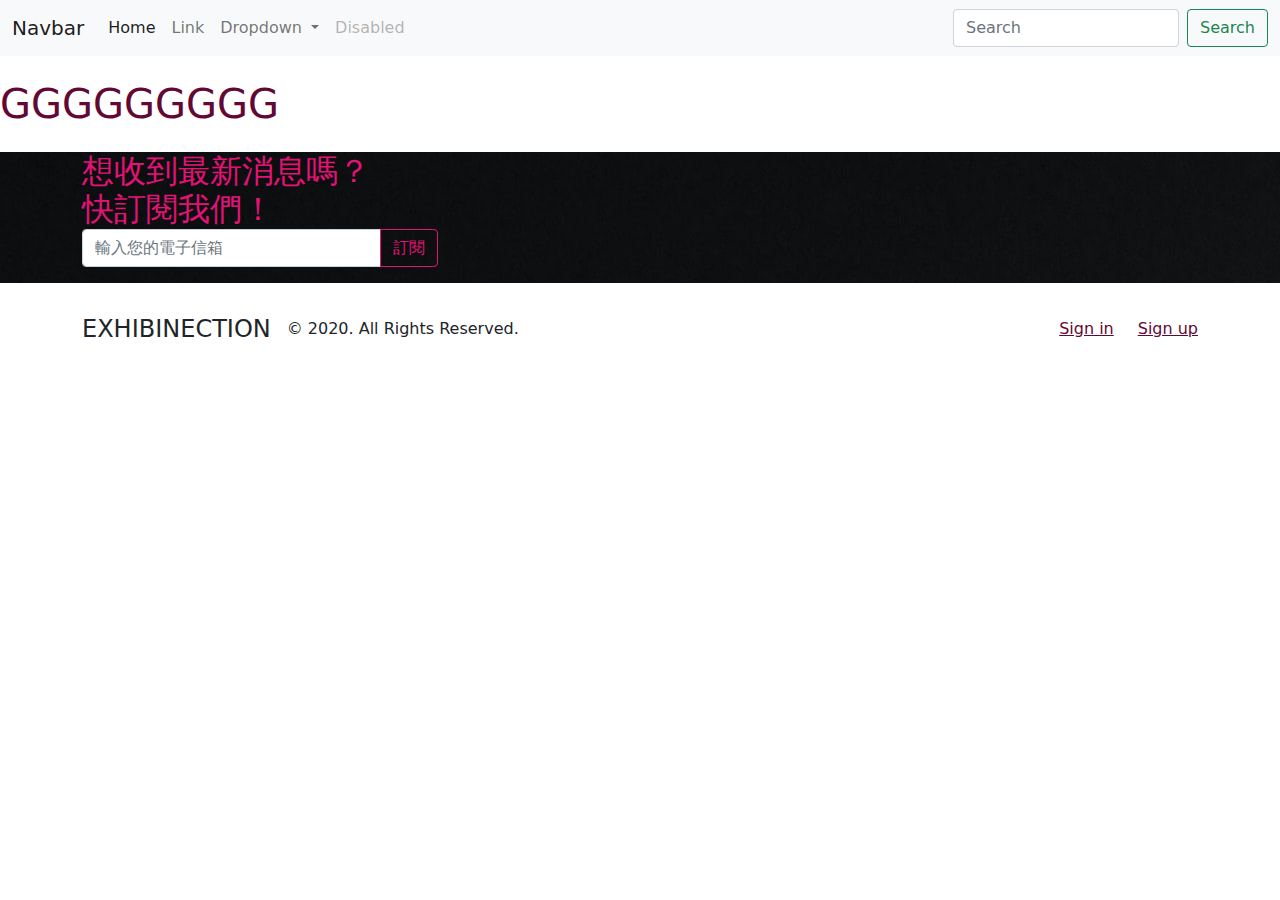
==== index.html @ 9179fcf6 "Update 2021-09-01T05:12:40.618Z" ====
<!DOCTYPE html>
<html lang="en">

  <head>
    <meta charset="UTF-8">
    <meta name="viewport" content="width=device-width, initial-scale=1.0">
    <meta http-equiv="X-UA-Compatible" content="ie=edge">
    <title>Boostrap Index</title>
    <link rel="stylesheet" href="https://cdnjs.cloudflare.com/ajax/libs/font-awesome/5.13.0/css/all.min.css" />
    <link rel="stylesheet" href="https://fonts.googleapis.com/icon?family=Material+Icons">
    <link rel="stylesheet" href="./assets/style/bootstrap.css">
    <link rel="stylesheet" href="./assets/style/all.css">
  </head>

  <body>
    <nav class="navbar navbar-expand-lg navbar-light bg-light">
      <div class="container-fluid">
        <a class="navbar-brand" href="#">Navbar</a>
        <button class="navbar-toggler" type="button" data-bs-toggle="collapse" data-bs-target="#navbarSupportedContent" aria-controls="navbarSupportedContent" aria-expanded="false" aria-label="Toggle navigation">
          <span class="navbar-toggler-icon"></span>
        </button>
        <div class="collapse navbar-collapse" id="navbarSupportedContent">
          <ul class="navbar-nav me-auto mb-2 mb-lg-0">
            <li class="nav-item">
              <a class="nav-link active" aria-current="page" href="#">Home</a>
            </li>
            <li class="nav-item">
              <a class="nav-link" href="#">Link</a>
            </li>
            <li class="nav-item dropdown">
              <a class="nav-link dropdown-toggle" href="#" id="navbarDropdown" role="button" data-bs-toggle="dropdown" aria-expanded="false">
                Dropdown
              </a>
              <ul class="dropdown-menu" aria-labelledby="navbarDropdown">
                <li><a class="dropdown-item" href="#">Action</a></li>
                <li><a class="dropdown-item" href="#">Another action</a></li>
                <li><hr class="dropdown-divider"></li>
                <li><a class="dropdown-item" href="#">Something else here</a></li>
              </ul>
            </li>
            <li class="nav-item">
              <a class="nav-link disabled" href="#" tabindex="-1" aria-disabled="true">Disabled</a>
            </li>
          </ul>
          <form class="d-flex">
            <input class="form-control me-2" type="search" placeholder="Search" aria-label="Search">
            <button class="btn btn-outline-success" type="submit">Search</button>
          </form>
        </div>
      </div>
    </nav>

    



    <footer class="footer">
      <h1 class="text-primary py-4">GGGGGGGGG</h1>
      <div class="footer-jumbotron">
        <div class="container">
          <h2 class="text-secondary">想收到最新消息嗎？<br>快訂閱我們！</h2>
          <div class="row">
            <div class="col-md-4">
              <div class="input-group mb-3">
                <input type="text" class="form-control" placeholder="輸入您的電子信箱" aria-label="輸入您的電子信箱" aria-describedby="button-addon2">
                <button class="btn btn-outline-secondary" type="button" id="button-addon2">訂閱</button>
              </div>
            </div>
          </div>
        </div>
      </div>
      <div class="container">
        <div class="d-flex justify-content-between py-3 py-md-4">
          <div class="d-md-flex align-items-center py-md-1">
            <p class="fs-4 me-3">EXHIBINECTION</p>
            <p>© 2020. All Rights Reserved.</p>
          </div>
          <ul class="d-none d-md-flex align-items-center">
            <li class="me-4"><a href="#" class="d-block py-2">Sign in</a></li>
            <li><a href="#" class="d-block py-2">Sign up</a></li>
          </ul>
        </div>
      </div>
    </footer>

    <script src="./assets/js/vendors.js"></script>
    <script src="./assets/js/all.js"></script>
  </body>

</html>
---- assets/style/all.css ----
html, body, div, span, applet, object, iframe,
h1, h2, h3, h4, h5, h6, p, blockquote, pre,
a, abbr, acronym, address, big, cite, code,
del, dfn, em, img, ins, kbd, q, s, samp,
small, strike, strong, sub, sup, tt, var,
b, u, i, center,
dl, dt, dd, ol, ul, li,
fieldset, form, label, legend,
table, caption, tbody, tfoot, thead, tr, th, td,
article, aside, canvas, details, embed,
figure, figcaption, footer, header, hgroup,
menu, nav, output, ruby, section, summary,
time, mark, audio, video {
  margin: 0;
}

ol, ul {
  list-style: none;
}

.footer-jumbotron {
  background-image: url("../images/wladislaw-peljuchno-Y_f1aHpR1tc-unsplash.jpg");
}

.index__h1 {
  color: #00cc99;
  font-size: 20px;
  font-weight: 400;
}

/*# sourceMappingURL=all.css.map */
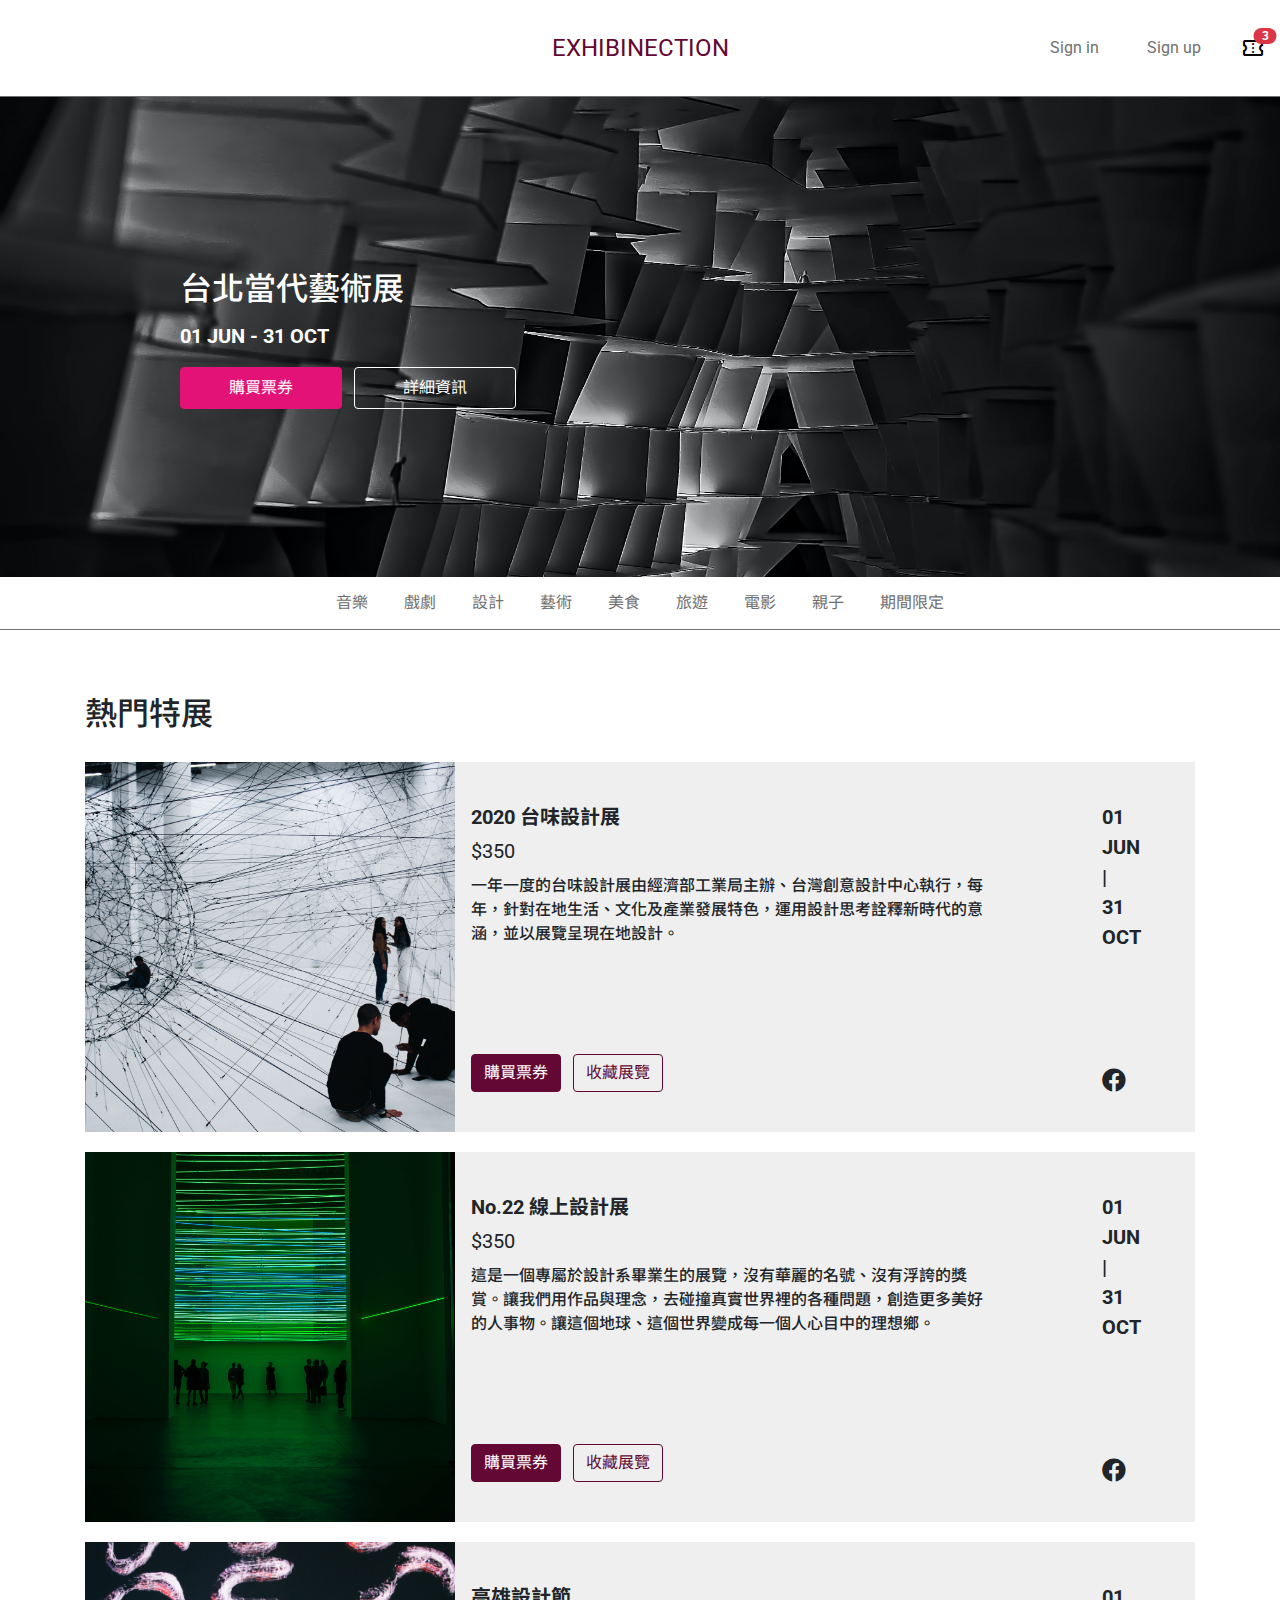
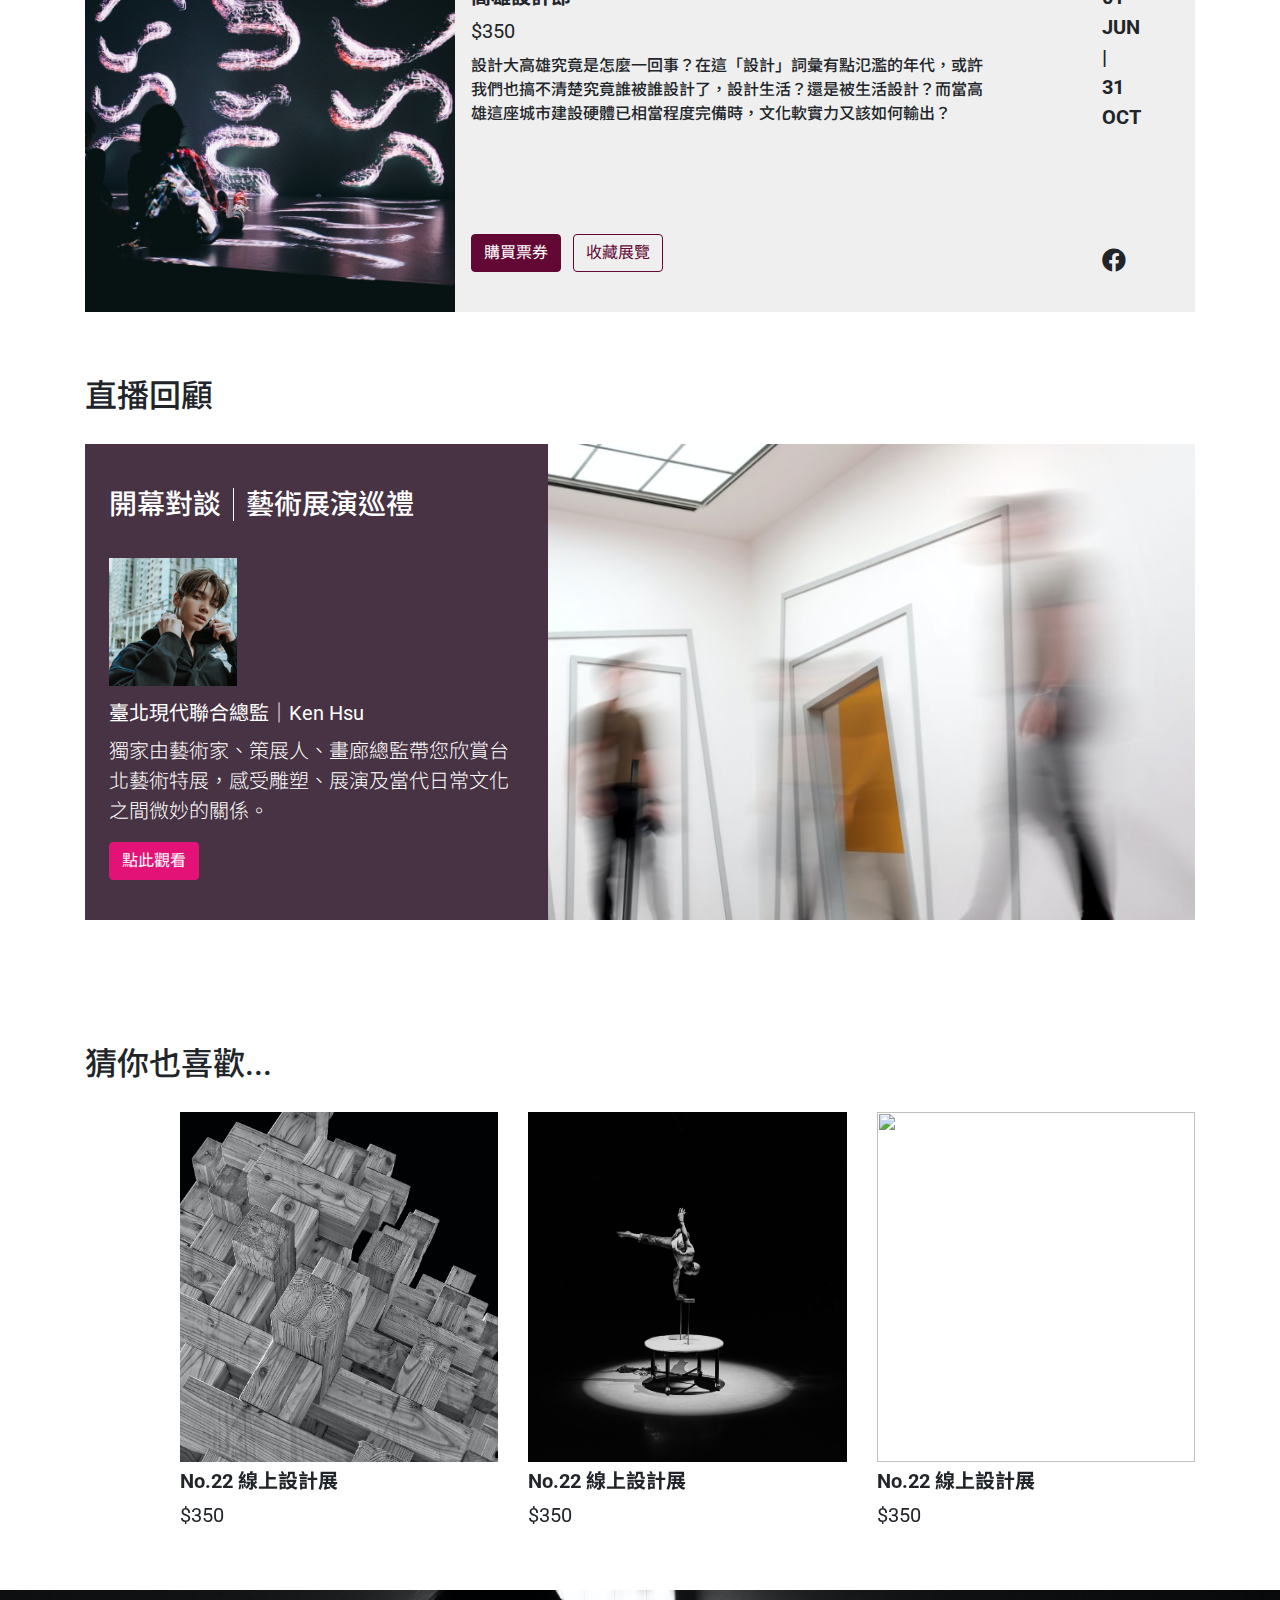
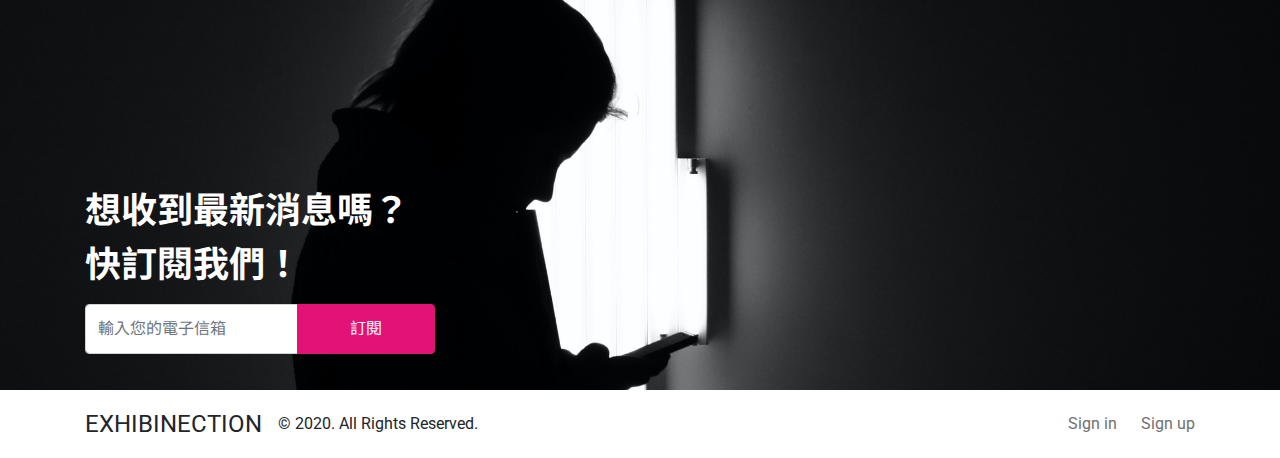
==== commit fb94f448: "Update 2023-01-28T11:39:06.113Z" ====
--- a/index.html
+++ b/index.html
@@ -5,65 +5,331 @@
     <meta charset="UTF-8">
     <meta name="viewport" content="width=device-width, initial-scale=1.0">
     <meta http-equiv="X-UA-Compatible" content="ie=edge">
-    <title>Boostrap Index</title>
+    <title>EXHIBINECTION</title>
+    <link rel="preconnect" href="https://fonts.googleapis.com"><link rel="preconnect" href="https://fonts.gstatic.com" crossorigin><link href="https://fonts.googleapis.com/css2?family=Noto+Sans+TC:wght@300;400;500;700&family=Roboto:wght@300;400;500;700&display=swap" rel="stylesheet">
     <link rel="stylesheet" href="https://cdnjs.cloudflare.com/ajax/libs/font-awesome/5.13.0/css/all.min.css" />
     <link rel="stylesheet" href="https://fonts.googleapis.com/icon?family=Material+Icons">
+    <link rel="stylesheet" href="https://fonts.googleapis.com/css2?family=Material+Symbols+Outlined:opsz,wght,FILL,GRAD@24,400,1,0" />
+    <link rel="stylesheet" href="https://cdn.jsdelivr.net/npm/swiper@8/swiper-bundle.min.css"/>
     <link rel="stylesheet" href="./assets/style/bootstrap.css">
     <link rel="stylesheet" href="./assets/style/all.css">
+    <script src="https://cdn.jsdelivr.net/npm/swiper@8/swiper-bundle.min.js"></script>
   </head>
 
   <body>
-    <nav class="navbar navbar-expand-lg navbar-light bg-light">
-      <div class="container-fluid">
-        <a class="navbar-brand" href="#">Navbar</a>
-        <button class="navbar-toggler" type="button" data-bs-toggle="collapse" data-bs-target="#navbarSupportedContent" aria-controls="navbarSupportedContent" aria-expanded="false" aria-label="Toggle navigation">
-          <span class="navbar-toggler-icon"></span>
-        </button>
-        <div class="collapse navbar-collapse" id="navbarSupportedContent">
-          <ul class="navbar-nav me-auto mb-2 mb-lg-0">
-            <li class="nav-item">
-              <a class="nav-link active" aria-current="page" href="#">Home</a>
-            </li>
-            <li class="nav-item">
-              <a class="nav-link" href="#">Link</a>
-            </li>
-            <li class="nav-item dropdown">
-              <a class="nav-link dropdown-toggle" href="#" id="navbarDropdown" role="button" data-bs-toggle="dropdown" aria-expanded="false">
-                Dropdown
-              </a>
-              <ul class="dropdown-menu" aria-labelledby="navbarDropdown">
-                <li><a class="dropdown-item" href="#">Action</a></li>
-                <li><a class="dropdown-item" href="#">Another action</a></li>
-                <li><hr class="dropdown-divider"></li>
-                <li><a class="dropdown-item" href="#">Something else here</a></li>
-              </ul>
-            </li>
-            <li class="nav-item">
-              <a class="nav-link disabled" href="#" tabindex="-1" aria-disabled="true">Disabled</a>
-            </li>
-          </ul>
-          <form class="d-flex">
-            <input class="form-control me-2" type="search" placeholder="Search" aria-label="Search">
-            <button class="btn btn-outline-success" type="submit">Search</button>
-          </form>
-        </div>
-      </div>
-    </nav>
-
+    <nav class="navbar navbar-expand-lg border-bottom border-dark py-5 py-md-7">
+  <div class="container-fluid">
+    <a class="navbar-brand position-absolute top-50 start-50 translate-middle fs-5 text-primary" href="index.html">EXHIBINECTION</a>
     
-
-
+    <!-- .collapse.navbar-collapse 透過父層斷點來群組、隱藏導覽列內容。 -->
+    <div class="collapse navbar-collapse" id="navbarSupportedContent">
+      <ul class="navbar-nav ms-auto me-8">
+        <li class="nav-item me-8">
+          <a class="nav-link text-dark" href="#">Sign in</a>
+        </li>
+        <li class="nav-item">
+          <a class="nav-link text-dark" href="#">Sign up</a>
+        </li>
+      </ul>
+    </div>
+    <a class="d-flex position-relative text-black ms-auto" href="#offcanvasExample" data-bs-toggle="offcanvas" role="button" aria-controls="offcanvasExample">
+      <span class="material-symbols-outlined">
+        confirmation_number
+      </span>
+      <span class="cartBadge badge bg-danger rounded-pill position-absolute top-0 start-100 translate-middle">3</span>
+    </a>
+  </div>
+</nav>
+
+
+
+
+<div class="offcanvas offcanvas-end bg-black" tabindex="-1" id="offcanvasExample" aria-labelledby="offcanvasExampleLabel">
+  <div class="offcanvas-header text-white pt-5 pt-md-8 pb-3 px-4 px-md-8">
+    <h5 class="offcanvas-title fs-3 fw-bold" id="offcanvasExampleLabel">Cart List</h5>
+    <button type="button" class="btn-close btn-close-white text-reset" data-bs-dismiss="offcanvas" aria-label="Close"></button>
+  </div>
+  <div class="offcanvas-body py-0 px-4 px-md-8">
+    <!-- cart items -->
+    <div class="position-relative bg-white pt-9 pt-md-7 pb-4 pb-md-6 px-4 px-md-8 mb-2 mb-md-3 border-radius-1">
+      <a class="cartItem-removeBtn position-absolute text-black" href="javascript:;"><span class="material-symbols-outlined">
+        close
+        </span></a>
+      <div class="d-flex">
+        <img class="cartImg object-fit-cover me-4" src="./assets/images/alina-grubnyak-R84Oy89aNKs-unsplash.jpg" alt="">
+        <div class="d-flex flex-column justify-content-between flex-grow-1">
+          <div>
+            <p class="fw-bold mb-1">2020 台味設計展</p>
+            <p class="fw-medium mb-1">01 JUN — 31 OCT</p>
+            <p class="text-dark mb-auto">全票</p>
+          </div>
+          <p class="fs-7 fw-bold">NT$350</p>
+        </div>
+        <div class="d-flex justify-content-center align-items-center flex-column flex-md-row">
+          <span class="material-symbols-outlined cursor-pointer mb-3 mb-md-0 me-md-3">remove</span>
+          <p class="fs-7 fw-bold mb-3 mb-md-0 me-md-3">01</p>
+          <span class="material-symbols-outlined cursor-pointer">add</span>
+        </div>
+      </div>
+    </div>
+
+    <div class="position-relative bg-white pt-9 pt-md-7 pb-4 pb-md-6 px-4 px-md-8 mb-2 mb-md-3 border-radius-1">
+      <a class="cartItem-removeBtn position-absolute text-black" href="javascript:;"><span class="material-symbols-outlined">
+        close
+        </span></a>
+      <div class="d-flex">
+        <img class="cartImg object-fit-cover me-4" src="./assets/images/michel-catalisano--a0D9LpcKV8-unsplash.jpg" alt="">
+        <div class="d-flex flex-column justify-content-between flex-grow-1">
+          <div>
+            <p class="fw-bold mb-1">No.22 線上設計展</p>
+            <p class="fw-medium mb-1">01 JUN — 31 OCT</p>
+            <p class="text-dark mb-auto">全票</p>
+          </div>
+          <p class="fs-7 fw-bold">NT$350</p>
+        </div>
+        <div class="d-flex justify-content-center align-items-center flex-column flex-md-row">
+          <span class="material-symbols-outlined cursor-pointer mb-3 mb-md-0 me-md-3">remove</span>
+          <p class="fs-7 fw-bold mb-3 mb-md-0 me-md-3">01</p>
+          <span class="material-symbols-outlined cursor-pointer">add</span>
+        </div>
+      </div>
+    </div>
+
+    <div class="position-relative bg-white pt-9 pt-md-7 pb-4 pb-md-6 px-4 px-md-8 mb-2 mb-md-3 border-radius-1">
+      <a class="cartItem-removeBtn position-absolute text-black" href="javascript:;"><span class="material-symbols-outlined">
+        close
+        </span></a>
+      <div class="d-flex">
+        <img class="cartImg object-fit-cover me-4" src="./assets/images/moralis-tsai-8xsktFRw28I-unsplash.jpg" alt="">
+        <div class="d-flex flex-column justify-content-between flex-grow-1">
+          <div>
+            <p class="fw-bold mb-1">高雄設計節</p>
+            <p class="fw-medium mb-1">01 JUN — 31 OCT</p>
+            <p class="text-dark mb-auto">全票</p>
+          </div>
+          <p class="fs-7 fw-bold">NT$350</p>
+        </div>
+        <div class="d-flex justify-content-center align-items-center flex-column flex-md-row">
+          <span class="material-symbols-outlined cursor-pointer mb-3 mb-md-0 me-md-3">remove</span>
+          <p class="fs-7 fw-bold mb-3 mb-md-0 me-md-3">01</p>
+          <span class="material-symbols-outlined cursor-pointer">add</span>
+        </div>
+      </div>
+    </div>
+
+    
+  </div>
+  <div class="d-flex align-items-center text-white pt-7 pb-5 pb-md-8 px-4 px-md-8">
+    <p class="fs-7 fw-medium me-6">小計</p>
+    <p class="fs-7 fw-medium me-auto">NT$1050</p>
+    <a class="btn bg-white text-primary py-2 px-7" href="checkout_confirmOrder.html">前往結帳</a>
+  </div>
+</div>
+
+    
+
+    
+<div class="index__jumbotron d-flex flex-column justify-content-md-center justify-content-end pb-md-0 pb-15">
+  <div class="container">
+    <div class="row">
+      <div class="col-md-11 offset-md-1">
+        <h1 class="fs-3 text-white mb-2">台北當代藝術展</h1>
+        <p class="fs-7 fw-bold text-white mb-4">01 JUN - 31 OCT</p>
+        <div>
+          <a href="#" class="btn btn-secondary border border-secondary py-2 px-11 me-2">購買票券</a>
+          <a href="#" class="btn text-white border border-white py-2 px-11">詳細資訊</a>
+        </div>
+      </div>
+    </div>
+  </div>
+</div>
+
+<ul class="nav justify-content-md-center flex-nowrap text-nowrap border-bottom border-dark overflow-auto">
+  <li class="nav-item">
+    <a class="nav-link text-dark" href="#">音樂</a>
+  </li>
+  <li class="nav-item">
+    <a class="nav-link text-dark" href="#">戲劇</a>
+  </li>
+  <li class="nav-item">
+    <a class="nav-link text-dark" href="design.html">設計</a>
+  </li>
+  <li class="nav-item">
+    <a class="nav-link text-dark" href="#">藝術</a>
+  </li>
+  <li class="nav-item">
+    <a class="nav-link text-dark" href="#">美食</a>
+  </li>
+  <li class="nav-item">
+    <a class="nav-link text-dark" href="#">旅遊</a>
+  </li>
+  <li class="nav-item">
+    <a class="nav-link text-dark" href="#">電影</a>
+  </li>
+  <li class="nav-item">
+    <a class="nav-link text-dark" href="#">親子</a>
+  </li>
+  <li class="nav-item">
+    <a class="nav-link text-dark" href="#">期間限定</a>
+  </li>
+</ul>
+
+<div class="container mb-14">
+  <h3 class="mt-14 mb-2 mb-md-6">熱門特展</h3>
+  <div class="index__card card bg-light mb-5">
+    <div class="row g-0">
+      <div class="index__card-imgWrapper col-md-4">
+        <img class="index__card-img w-100 h-100 object-fit-cover" src="./assets/images/alina-grubnyak-R84Oy89aNKs-unsplash.jpg" alt="...">
+      </div>
+      <div class="col-md-6">
+        <div class="card-body d-flex flex-column justify-content-between h-100 pt-2 pb-6 py-md-10">
+          <div class="card-content">
+            <div class="d-flex align-items-center mb-1">
+              <p class="card-title fs-7 fw-bold mb-0 me-3 me-md-0">2020 台味設計展</p>
+              <i class="fab fa-facebook d-md-none fs-7 me-2"></i>
+              <p class="d-md-none fw-medium ms-auto">01 JUN - 31 OCT</p>
+            </div>
+            <p class="card-text fs-7 mb-2">$350</p>
+            <p class="card-text fs-8 fs-lg-7 fw-medium mb-5 mb-lg-8">一年一度的台味設計展由經濟部工業局主辦、台灣創意設計中心執行，每年，針對在地生活、文化及產業發展特色，運用設計思考詮釋新時代的意涵，並以展覽呈現在地設計。</p>
+          </div>
+          <div>
+            <button class="btn btn-primary text-white border border-primary me-2">購買票券</button>
+            <button class="btn text-primary border border-primary">收藏展覽</button>
+          </div>
+        </div>
+      </div>
+      <div class="col-md-1 d-none d-md-block"></div>
+      <div class="col-md-1 d-none d-md-flex flex-column justify-content-between align-items-start fs-7 fw-bold py-10">
+        <div>01<br>JUN<br>|<br>31<br>OCT</div>
+        <i class="fab fa-facebook fs-5"></i>
+      </div>
+    </div>
+  </div>
+
+  <div class="index__card card bg-light mb-5">
+    <div class="row g-0">
+      <div class="index__card-imgWrapper col-md-4">
+        <img class="index__card-img w-100 h-100 object-fit-cover" src="./assets/images/michel-catalisano--a0D9LpcKV8-unsplash.jpg" alt="...">
+      </div>
+      <div class="col-md-6">
+        <div class="card-body d-flex flex-column justify-content-between h-100 pt-2 pb-6 py-md-10">
+          <div class="card-content">
+            <div class="d-flex align-items-center mb-1">
+              <p class="card-title fs-7 fw-bold mb-0 me-3 me-md-0">No.22 線上設計展</p>
+              <i class="fab fa-facebook d-md-none fs-7 me-2"></i>
+              <p class="d-md-none fw-medium ms-auto">01 JUN - 31 OCT</p>
+            </div>
+            <p class="card-text fs-7 mb-2">$350</p>
+            <p class="card-text fs-8 fs-lg-7 fw-medium mb-5 mb-lg-8">這是一個專屬於設計系畢業生的展覽，沒有華麗的名號、沒有浮誇的獎賞。讓我們用作品與理念，去碰撞真實世界裡的各種問題，創造更多美好的人事物。讓這個地球、這個世界變成每一個人心目中的理想鄉。</p>
+          </div>
+          <div>
+            <button class="btn btn-primary text-white border border-primary me-2">購買票券</button>
+            <button class="btn text-primary border border-primary">收藏展覽</button>
+          </div>
+        </div>
+      </div>
+      <div class="col-md-1 d-none d-md-block"></div>
+      <div class="col-md-1 d-none d-md-flex flex-column justify-content-between align-items-start fs-7 fw-bold py-10">
+        <div>01<br>JUN<br>|<br>31<br>OCT</div>
+        <i class="fab fa-facebook fs-5"></i>
+      </div>
+    </div>
+  </div>
+
+  <div class="index__card card bg-light">
+    <div class="row g-0">
+      <div class="index__card-imgWrapper col-md-4">
+        <img class="index__card-img w-100 h-100 object-fit-cover" src="./assets/images/moralis-tsai-8xsktFRw28I-unsplash.jpg" alt="...">
+      </div>
+      <div class="col-md-6">
+        <div class="card-body d-flex flex-column justify-content-between h-100 pt-2 pb-6 py-md-10">
+          <div class="card-content">
+            <div class="d-flex align-items-center mb-1">
+              <p class="card-title fs-7 fw-bold mb-0 me-3 me-md-0">高雄設計節</p>
+              <i class="fab fa-facebook d-md-none fs-7 me-2"></i>
+              <p class="d-md-none fw-medium ms-auto">01 JUN - 31 OCT</p>
+            </div>
+            <p class="card-text fs-7 mb-2">$350</p>
+            <p class="card-text fs-8 fs-lg-7 fw-medium mb-5 mb-lg-8">設計大高雄究竟是怎麼一回事？在這「設計」詞彙有點氾濫的年代，或許我們也搞不清楚究竟誰被誰設計了，設計生活？還是被生活設計？而當高雄這座城市建設硬體已相當程度完備時，文化軟實力又該如何輸出？</p>
+          </div>
+          <div>
+            <button class="btn btn-primary text-white border border-primary me-2">購買票券</button>
+            <button class="btn text-primary border border-primary">收藏展覽</button>
+          </div>
+        </div>
+      </div>
+      <div class="col-md-1 d-none d-md-block"></div>
+      <div class="col-md-1 d-none d-md-flex flex-column justify-content-between align-items-start fs-7 fw-bold py-10">
+        <div>01<br>JUN<br>|<br>31<br>OCT</div>
+        <i class="fab fa-facebook fs-5"></i>
+      </div>
+    </div>
+  </div>
+</div>
+
+<div class="container mb-14">
+  <h3 class="mb-2 mb-md-6">直播回顧</h3>
+  <div class="card">
+    <div class="row g-0">
+      <div class="col-lg-5">
+        <div class="card-body text-white px-6 py-10" style="background-color: #190014CC;">
+          <h4 class="card-title mb-8"><span class="border-end border-white pe-3">開幕對談</span><span class="ps-3">藝術展演巡禮</span></h4>
+          <img class="d-block mb-3" src="./assets/images/people.png" alt="">
+          <p class="card-text fs-7 mb-2">臺北現代聯合總監｜Ken Hsu</p>
+          <p class="card-text fs-7 fw-light mb-4">獨家由藝術家、策展人、畫廊總監帶您欣賞台北藝術特展，感受雕塑、展演及當代日常文化之間微妙的關係。</p>
+          <a href="#" class="btn btn-secondary">點此觀看</a>
+        </div>
+      </div>
+      <div class="col-lg-7 d-none d-lg-block">
+        <img class="w-100 h-100 object-fit-cover object-position-right" src="./assets/images/people2.png" alt="...">
+      </div>
+    </div>
+  </div>
+</div>
+
+
+
+
+    <div class="container py-6 py-lg-14">
+      <h3 class="mb-2 mb-md-6">猜你也喜歡...</h3>
+      <div class="row">
+        <div class="col-lg-11 offset-lg-1">
+          <!-- Slider main container -->
+          <div class="swiper guess">
+            <!-- Additional required wrapper -->
+            <div class="swiper-wrapper">
+              <!-- Slides -->
+              <div class="swiper-slide">
+                <img src="./assets/images/ricardo-gomez-angel-WxpnuLzqZN4-unsplash.jpg" alt="" class="d-block w-100 object-fit-cover mb-2 mb-lg-1">
+                <p class="fs-7 fw-bold mb-1">No.22 線上設計展</p>
+                <p class="fs-7">$350</p>
+              </div>
+              <div class="swiper-slide">
+                <img src="./assets/images/petri-heiskanen-bR9gFJqAnzA-unsplash.jpg" alt="" class="d-block w-100 object-fit-cover mb-2 mb-lg-1">
+                <p class="fs-7 fw-bold mb-1">No.22 線上設計展</p>
+                <p class="fs-7">$350</p>
+              </div>
+              <div class="swiper-slide">
+                <img src="./assets/images/museums-victoria-kiDwVL_5ZBY-unsplash (1).jpg" alt="" class="d-block w-100 object-fit-cover mb-2 mb-lg-1">
+                <p class="fs-7 fw-bold mb-1">No.22 線上設計展</p>
+                <p class="fs-7">$350</p>
+              </div>
+            </div>
+          </div>
+        </div>
+      </div>
+      
+    </div>
 
     <footer class="footer">
-      <h1 class="text-primary py-4">GGGGGGGGG</h1>
-      <div class="footer-jumbotron">
+      <div class="footer-jumbotron d-flex align-items-end">
         <div class="container">
-          <h2 class="text-secondary">想收到最新消息嗎？<br>快訂閱我們！</h2>
+          <h2 class="text-white fw-bold mb-5 mb-md-3">想收到最新消息嗎？<br>快訂閱我們！</h2>
           <div class="row">
-            <div class="col-md-4">
-              <div class="input-group mb-3">
-                <input type="text" class="form-control" placeholder="輸入您的電子信箱" aria-label="輸入您的電子信箱" aria-describedby="button-addon2">
-                <button class="btn btn-outline-secondary" type="button" id="button-addon2">訂閱</button>
+            <div class="col-lg-4 col-md-7">
+              <div class="input-group mb-9">
+                <input type="text" class="form-control py-3" placeholder="輸入您的電子信箱" aria-label="輸入您的電子信箱" aria-describedby="button-addon2">
+                <button class="btn text-white bg-secondary btn-outline-secondary px-12" type="button" id="button-addon2">訂閱</button>
               </div>
             </div>
           </div>
@@ -71,13 +337,13 @@
       </div>
       <div class="container">
         <div class="d-flex justify-content-between py-3 py-md-4">
-          <div class="d-md-flex align-items-center py-md-1">
-            <p class="fs-4 me-3">EXHIBINECTION</p>
+          <div class="d-md-flex align-items-center">
+            <p class="fs-5 me-4">EXHIBINECTION</p>
             <p>© 2020. All Rights Reserved.</p>
           </div>
           <ul class="d-none d-md-flex align-items-center">
-            <li class="me-4"><a href="#" class="d-block py-2">Sign in</a></li>
-            <li><a href="#" class="d-block py-2">Sign up</a></li>
+            <li class="me-6"><a href="#" class="d-block link-dark">Sign in</a></li>
+            <li><a href="#" class="d-block link-dark">Sign up</a></li>
           </ul>
         </div>
       </div>
--- a/assets/style/all.css
+++ b/assets/style/all.css
@@ -1,8 +1,16734 @@
-html, body, div, span, applet, object, iframe,
-h1, h2, h3, h4, h5, h6, p, blockquote, pre,
+@charset "UTF-8";
+/* 
+雖然作業範例是把下面跟 bootstrap 相關的這三行放在 bootstrap.css，並在 <head> 裡跟 all.css 分開引用，
+但是這種方法會造成在 variables 裡面修改變數的時候無法立即反應在網頁上，每次都要重啟 gulp，猜測是因為 gulp 並沒有監聽 bootstrap.css 的關係。
+還有另外一點是獨立一支 bootstrap.css 會讓我沒辦法在其他 scss 使用 bootstrap 的斷點，gulp 會出現 compile 錯誤。
+所以還是把全部的東西都放在 all.scss
+*/
+/*!
+ * Bootstrap v5.1.0 (https://getbootstrap.com/)
+ * Copyright 2011-2021 The Bootstrap Authors
+ * Copyright 2011-2021 Twitter, Inc.
+ * Licensed under MIT (https://github.com/twbs/bootstrap/blob/main/LICENSE)
+ */
+:root {
+  --bs-blue: #0d6efd;
+  --bs-indigo: #6610f2;
+  --bs-purple: #6f42c1;
+  --bs-pink: #d63384;
+  --bs-red: #dc3545;
+  --bs-orange: #fd7e14;
+  --bs-yellow: #ffc107;
+  --bs-green: #198754;
+  --bs-teal: #20c997;
+  --bs-cyan: #0dcaf0;
+  --bs-white: #fff;
+  --bs-gray: #6c757d;
+  --bs-gray-dark: #343a40;
+  --bs-gray-100: #f8f9fa;
+  --bs-gray-200: #e9ecef;
+  --bs-gray-300: #dee2e6;
+  --bs-gray-400: #ced4da;
+  --bs-gray-500: #adb5bd;
+  --bs-gray-600: #6c757d;
+  --bs-gray-700: #495057;
+  --bs-gray-800: #343a40;
+  --bs-gray-900: #212529;
+  --bs-primary: #630834;
+  --bs-secondary: #E31277;
+  --bs-success: #198754;
+  --bs-info: #0dcaf0;
+  --bs-warning: #ffc107;
+  --bs-danger: #dc3545;
+  --bs-light: #EFEFEF;
+  --bs-dark: #707070;
+  --bs-primary-rgb: 99, 8, 52;
+  --bs-secondary-rgb: 227, 18, 119;
+  --bs-success-rgb: 25, 135, 84;
+  --bs-info-rgb: 13, 202, 240;
+  --bs-warning-rgb: 255, 193, 7;
+  --bs-danger-rgb: 220, 53, 69;
+  --bs-light-rgb: 239, 239, 239;
+  --bs-dark-rgb: 112, 112, 112;
+  --bs-white-rgb: 255, 255, 255;
+  --bs-black-rgb: 0, 0, 0;
+  --bs-body-rgb: 33, 37, 41;
+  --bs-font-sans-serif: system-ui, -apple-system, "Segoe UI", Roboto, "Helvetica Neue", Arial, "Noto Sans", "Liberation Sans", sans-serif, "Apple Color Emoji", "Segoe UI Emoji", "Segoe UI Symbol", "Noto Color Emoji";
+  --bs-font-monospace: SFMono-Regular, Menlo, Monaco, Consolas, "Liberation Mono", "Courier New", monospace;
+  --bs-gradient: linear-gradient(180deg, rgba(255, 255, 255, 0.15), rgba(255, 255, 255, 0));
+  --bs-body-font-family: var(--bs-font-sans-serif);
+  --bs-body-font-size: 1rem;
+  --bs-body-font-weight: 400;
+  --bs-body-line-height: 1.5;
+  --bs-body-color: #212529;
+  --bs-body-bg: #fff;
+}
+
+*,
+*::before,
+*::after {
+  -webkit-box-sizing: border-box;
+          box-sizing: border-box;
+}
+
+@media (prefers-reduced-motion: no-preference) {
+  :root {
+    scroll-behavior: smooth;
+  }
+}
+
+body {
+  margin: 0;
+  font-family: var(--bs-body-font-family);
+  font-size: var(--bs-body-font-size);
+  font-weight: var(--bs-body-font-weight);
+  line-height: var(--bs-body-line-height);
+  color: var(--bs-body-color);
+  text-align: var(--bs-body-text-align);
+  background-color: var(--bs-body-bg);
+  -webkit-text-size-adjust: 100%;
+  -webkit-tap-highlight-color: rgba(0, 0, 0, 0);
+}
+
+hr {
+  margin: 1rem 0;
+  color: inherit;
+  background-color: currentColor;
+  border: 0;
+  opacity: 0.25;
+}
+
+hr:not([size]) {
+  height: 1px;
+}
+
+h1, .h1, h2, .h2, h3, .h3, h4, .h4, h5, .h5, h6, .h6 {
+  margin-top: 0;
+  margin-bottom: 0.5rem;
+  font-weight: 500;
+  line-height: 1.5;
+}
+
+h1, .h1 {
+  font-size: calc(1.375rem + 1.5vw);
+}
+
+@media (min-width: 1200px) {
+  h1, .h1 {
+    font-size: 2.5rem;
+  }
+}
+
+h2, .h2 {
+  font-size: calc(1.35rem + 1.2vw);
+}
+
+@media (min-width: 1200px) {
+  h2, .h2 {
+    font-size: 2.25rem;
+  }
+}
+
+h3, .h3 {
+  font-size: calc(1.325rem + 0.9vw);
+}
+
+@media (min-width: 1200px) {
+  h3, .h3 {
+    font-size: 2rem;
+  }
+}
+
+h4, .h4 {
+  font-size: calc(1.3rem + 0.6vw);
+}
+
+@media (min-width: 1200px) {
+  h4, .h4 {
+    font-size: 1.75rem;
+  }
+}
+
+h5, .h5 {
+  font-size: calc(1.275rem + 0.3vw);
+}
+
+@media (min-width: 1200px) {
+  h5, .h5 {
+    font-size: 1.5rem;
+  }
+}
+
+h6, .h6 {
+  font-size: calc(1.2625rem + 0.15vw);
+}
+
+@media (min-width: 1200px) {
+  h6, .h6 {
+    font-size: 1.375rem;
+  }
+}
+
+p {
+  margin-top: 0;
+  margin-bottom: 1rem;
+}
+
+abbr[title],
+abbr[data-bs-original-title] {
+  -webkit-text-decoration: underline dotted;
+          text-decoration: underline dotted;
+  cursor: help;
+  -webkit-text-decoration-skip-ink: none;
+          text-decoration-skip-ink: none;
+}
+
+address {
+  margin-bottom: 1rem;
+  font-style: normal;
+  line-height: inherit;
+}
+
+ol,
+ul {
+  padding-left: 2rem;
+}
+
+ol,
+ul,
+dl {
+  margin-top: 0;
+  margin-bottom: 1rem;
+}
+
+ol ol,
+ul ul,
+ol ul,
+ul ol {
+  margin-bottom: 0;
+}
+
+dt {
+  font-weight: 700;
+}
+
+dd {
+  margin-bottom: .5rem;
+  margin-left: 0;
+}
+
+blockquote {
+  margin: 0 0 1rem;
+}
+
+b,
+strong {
+  font-weight: bolder;
+}
+
+small, .small {
+  font-size: 0.875em;
+}
+
+mark, .mark {
+  padding: 0.2em;
+  background-color: #fcf8e3;
+}
+
+sub,
+sup {
+  position: relative;
+  font-size: 0.75em;
+  line-height: 0;
+  vertical-align: baseline;
+}
+
+sub {
+  bottom: -.25em;
+}
+
+sup {
+  top: -.5em;
+}
+
+a {
+  color: #630834;
+  text-decoration: none;
+}
+
+a:hover {
+  color: #4f062a;
+}
+
+a:not([href]):not([class]), a:not([href]):not([class]):hover {
+  color: inherit;
+  text-decoration: none;
+}
+
+pre,
+code,
+kbd,
+samp {
+  font-family: var(--bs-font-monospace);
+  font-size: 1em;
+  direction: ltr /* rtl:ignore */;
+  unicode-bidi: bidi-override;
+}
+
+pre {
+  display: block;
+  margin-top: 0;
+  margin-bottom: 1rem;
+  overflow: auto;
+  font-size: 0.875em;
+}
+
+pre code {
+  font-size: inherit;
+  color: inherit;
+  word-break: normal;
+}
+
+code {
+  font-size: 0.875em;
+  color: #d63384;
+  word-wrap: break-word;
+}
+
+a > code {
+  color: inherit;
+}
+
+kbd {
+  padding: 0.2rem 0.4rem;
+  font-size: 0.875em;
+  color: #fff;
+  background-color: #212529;
+  border-radius: 0.2rem;
+}
+
+kbd kbd {
+  padding: 0;
+  font-size: 1em;
+  font-weight: 700;
+}
+
+figure {
+  margin: 0 0 1rem;
+}
+
+img,
+svg {
+  vertical-align: middle;
+}
+
+table {
+  caption-side: bottom;
+  border-collapse: collapse;
+}
+
+caption {
+  padding-top: 0.5rem;
+  padding-bottom: 0.5rem;
+  color: #6c757d;
+  text-align: left;
+}
+
+th {
+  text-align: inherit;
+  text-align: -webkit-match-parent;
+}
+
+thead,
+tbody,
+tfoot,
+tr,
+td,
+th {
+  border-color: inherit;
+  border-style: solid;
+  border-width: 0;
+}
+
+label {
+  display: inline-block;
+}
+
+button {
+  border-radius: 0;
+}
+
+button:focus:not(:focus-visible) {
+  outline: 0;
+}
+
+input,
+button,
+select,
+optgroup,
+textarea {
+  margin: 0;
+  font-family: inherit;
+  font-size: inherit;
+  line-height: inherit;
+}
+
+button,
+select {
+  text-transform: none;
+}
+
+[role="button"] {
+  cursor: pointer;
+}
+
+select {
+  word-wrap: normal;
+}
+
+select:disabled {
+  opacity: 1;
+}
+
+[list]::-webkit-calendar-picker-indicator {
+  display: none;
+}
+
+button,
+[type="button"],
+[type="reset"],
+[type="submit"] {
+  -webkit-appearance: button;
+}
+
+button:not(:disabled),
+[type="button"]:not(:disabled),
+[type="reset"]:not(:disabled),
+[type="submit"]:not(:disabled) {
+  cursor: pointer;
+}
+
+::-moz-focus-inner {
+  padding: 0;
+  border-style: none;
+}
+
+textarea {
+  resize: vertical;
+}
+
+fieldset {
+  min-width: 0;
+  padding: 0;
+  margin: 0;
+  border: 0;
+}
+
+legend {
+  float: left;
+  width: 100%;
+  padding: 0;
+  margin-bottom: 0.5rem;
+  font-size: calc(1.275rem + 0.3vw);
+  line-height: inherit;
+}
+
+@media (min-width: 1200px) {
+  legend {
+    font-size: 1.5rem;
+  }
+}
+
+legend + * {
+  clear: left;
+}
+
+::-webkit-datetime-edit-fields-wrapper,
+::-webkit-datetime-edit-text,
+::-webkit-datetime-edit-minute,
+::-webkit-datetime-edit-hour-field,
+::-webkit-datetime-edit-day-field,
+::-webkit-datetime-edit-month-field,
+::-webkit-datetime-edit-year-field {
+  padding: 0;
+}
+
+::-webkit-inner-spin-button {
+  height: auto;
+}
+
+[type="search"] {
+  outline-offset: -2px;
+  -webkit-appearance: textfield;
+}
+
+/* rtl:raw:
+[type="tel"],
+[type="url"],
+[type="email"],
+[type="number"] {
+  direction: ltr;
+}
+*/
+::-webkit-search-decoration {
+  -webkit-appearance: none;
+}
+
+::-webkit-color-swatch-wrapper {
+  padding: 0;
+}
+
+::file-selector-button {
+  font: inherit;
+}
+
+::-webkit-file-upload-button {
+  font: inherit;
+  -webkit-appearance: button;
+}
+
+output {
+  display: inline-block;
+}
+
+iframe {
+  border: 0;
+}
+
+summary {
+  display: list-item;
+  cursor: pointer;
+}
+
+progress {
+  vertical-align: baseline;
+}
+
+[hidden] {
+  display: none !important;
+}
+
+.lead {
+  font-size: 1.25rem;
+  font-weight: 300;
+}
+
+.display-1 {
+  font-size: calc(1.625rem + 4.5vw);
+  font-weight: 300;
+  line-height: 1.5;
+}
+
+@media (min-width: 1200px) {
+  .display-1 {
+    font-size: 5rem;
+  }
+}
+
+.display-2 {
+  font-size: calc(1.575rem + 3.9vw);
+  font-weight: 300;
+  line-height: 1.5;
+}
+
+@media (min-width: 1200px) {
+  .display-2 {
+    font-size: 4.5rem;
+  }
+}
+
+.display-3 {
+  font-size: calc(1.525rem + 3.3vw);
+  font-weight: 300;
+  line-height: 1.5;
+}
+
+@media (min-width: 1200px) {
+  .display-3 {
+    font-size: 4rem;
+  }
+}
+
+.display-4 {
+  font-size: calc(1.475rem + 2.7vw);
+  font-weight: 300;
+  line-height: 1.5;
+}
+
+@media (min-width: 1200px) {
+  .display-4 {
+    font-size: 3.5rem;
+  }
+}
+
+.display-5 {
+  font-size: calc(1.425rem + 2.1vw);
+  font-weight: 300;
+  line-height: 1.5;
+}
+
+@media (min-width: 1200px) {
+  .display-5 {
+    font-size: 3rem;
+  }
+}
+
+.display-6 {
+  font-size: calc(1.375rem + 1.5vw);
+  font-weight: 300;
+  line-height: 1.5;
+}
+
+@media (min-width: 1200px) {
+  .display-6 {
+    font-size: 2.5rem;
+  }
+}
+
+.list-unstyled {
+  padding-left: 0;
+  list-style: none;
+}
+
+.list-inline {
+  padding-left: 0;
+  list-style: none;
+}
+
+.list-inline-item {
+  display: inline-block;
+}
+
+.list-inline-item:not(:last-child) {
+  margin-right: 0.5rem;
+}
+
+.initialism {
+  font-size: 0.875em;
+  text-transform: uppercase;
+}
+
+.blockquote {
+  margin-bottom: 1rem;
+  font-size: 1.25rem;
+}
+
+.blockquote > :last-child {
+  margin-bottom: 0;
+}
+
+.blockquote-footer {
+  margin-top: -1rem;
+  margin-bottom: 1rem;
+  font-size: 0.875em;
+  color: #6c757d;
+}
+
+.blockquote-footer::before {
+  content: "\2014\00A0";
+}
+
+.img-fluid {
+  max-width: 100%;
+  height: auto;
+}
+
+.img-thumbnail {
+  padding: 0.25rem;
+  background-color: #fff;
+  border: 1px solid #dee2e6;
+  border-radius: 0.25rem;
+  max-width: 100%;
+  height: auto;
+}
+
+.figure {
+  display: inline-block;
+}
+
+.figure-img {
+  margin-bottom: 0.5rem;
+  line-height: 1;
+}
+
+.figure-caption {
+  font-size: 0.875em;
+  color: #6c757d;
+}
+
+.container,
+.container-fluid,
+.container-sm,
+.container-md,
+.container-lg,
+.container-xl,
+.container-xxl {
+  width: 100%;
+  padding-right: var(--bs-gutter-x, 0.9375rem);
+  padding-left: var(--bs-gutter-x, 0.9375rem);
+  margin-right: auto;
+  margin-left: auto;
+}
+
+@media (min-width: 576px) {
+  .container, .container-sm {
+    max-width: 540px;
+  }
+}
+
+@media (min-width: 768px) {
+  .container, .container-sm, .container-md {
+    max-width: 720px;
+  }
+}
+
+@media (min-width: 992px) {
+  .container, .container-sm, .container-md, .container-lg {
+    max-width: 960px;
+  }
+}
+
+@media (min-width: 1200px) {
+  .container, .container-sm, .container-md, .container-lg, .container-xl {
+    max-width: 1140px;
+  }
+}
+
+@media (min-width: 1400px) {
+  .container, .container-sm, .container-md, .container-lg, .container-xl, .container-xxl {
+    max-width: 1320px;
+  }
+}
+
+.row {
+  --bs-gutter-x: 1.875rem;
+  --bs-gutter-y: 0;
+  display: -webkit-box;
+  display: -ms-flexbox;
+  display: flex;
+  -ms-flex-wrap: wrap;
+      flex-wrap: wrap;
+  margin-top: calc(var(--bs-gutter-y) * -1);
+  margin-right: calc(var(--bs-gutter-x) * -.5);
+  margin-left: calc(var(--bs-gutter-x) * -.5);
+}
+
+.row > * {
+  -ms-flex-negative: 0;
+      flex-shrink: 0;
+  width: 100%;
+  max-width: 100%;
+  padding-right: calc(var(--bs-gutter-x) * .5);
+  padding-left: calc(var(--bs-gutter-x) * .5);
+  margin-top: var(--bs-gutter-y);
+}
+
+.col {
+  -webkit-box-flex: 1;
+      -ms-flex: 1 0 0%;
+          flex: 1 0 0%;
+}
+
+.row-cols-auto > * {
+  -webkit-box-flex: 0;
+      -ms-flex: 0 0 auto;
+          flex: 0 0 auto;
+  width: auto;
+}
+
+.row-cols-1 > * {
+  -webkit-box-flex: 0;
+      -ms-flex: 0 0 auto;
+          flex: 0 0 auto;
+  width: 100%;
+}
+
+.row-cols-2 > * {
+  -webkit-box-flex: 0;
+      -ms-flex: 0 0 auto;
+          flex: 0 0 auto;
+  width: 50%;
+}
+
+.row-cols-3 > * {
+  -webkit-box-flex: 0;
+      -ms-flex: 0 0 auto;
+          flex: 0 0 auto;
+  width: 33.33333%;
+}
+
+.row-cols-4 > * {
+  -webkit-box-flex: 0;
+      -ms-flex: 0 0 auto;
+          flex: 0 0 auto;
+  width: 25%;
+}
+
+.row-cols-5 > * {
+  -webkit-box-flex: 0;
+      -ms-flex: 0 0 auto;
+          flex: 0 0 auto;
+  width: 20%;
+}
+
+.row-cols-6 > * {
+  -webkit-box-flex: 0;
+      -ms-flex: 0 0 auto;
+          flex: 0 0 auto;
+  width: 16.66667%;
+}
+
+.col-auto {
+  -webkit-box-flex: 0;
+      -ms-flex: 0 0 auto;
+          flex: 0 0 auto;
+  width: auto;
+}
+
+.col-1 {
+  -webkit-box-flex: 0;
+      -ms-flex: 0 0 auto;
+          flex: 0 0 auto;
+  width: 8.33333%;
+}
+
+.col-2 {
+  -webkit-box-flex: 0;
+      -ms-flex: 0 0 auto;
+          flex: 0 0 auto;
+  width: 16.66667%;
+}
+
+.col-3 {
+  -webkit-box-flex: 0;
+      -ms-flex: 0 0 auto;
+          flex: 0 0 auto;
+  width: 25%;
+}
+
+.col-4 {
+  -webkit-box-flex: 0;
+      -ms-flex: 0 0 auto;
+          flex: 0 0 auto;
+  width: 33.33333%;
+}
+
+.col-5 {
+  -webkit-box-flex: 0;
+      -ms-flex: 0 0 auto;
+          flex: 0 0 auto;
+  width: 41.66667%;
+}
+
+.col-6 {
+  -webkit-box-flex: 0;
+      -ms-flex: 0 0 auto;
+          flex: 0 0 auto;
+  width: 50%;
+}
+
+.col-7 {
+  -webkit-box-flex: 0;
+      -ms-flex: 0 0 auto;
+          flex: 0 0 auto;
+  width: 58.33333%;
+}
+
+.col-8 {
+  -webkit-box-flex: 0;
+      -ms-flex: 0 0 auto;
+          flex: 0 0 auto;
+  width: 66.66667%;
+}
+
+.col-9 {
+  -webkit-box-flex: 0;
+      -ms-flex: 0 0 auto;
+          flex: 0 0 auto;
+  width: 75%;
+}
+
+.col-10 {
+  -webkit-box-flex: 0;
+      -ms-flex: 0 0 auto;
+          flex: 0 0 auto;
+  width: 83.33333%;
+}
+
+.col-11 {
+  -webkit-box-flex: 0;
+      -ms-flex: 0 0 auto;
+          flex: 0 0 auto;
+  width: 91.66667%;
+}
+
+.col-12 {
+  -webkit-box-flex: 0;
+      -ms-flex: 0 0 auto;
+          flex: 0 0 auto;
+  width: 100%;
+}
+
+.offset-1 {
+  margin-left: 8.33333%;
+}
+
+.offset-2 {
+  margin-left: 16.66667%;
+}
+
+.offset-3 {
+  margin-left: 25%;
+}
+
+.offset-4 {
+  margin-left: 33.33333%;
+}
+
+.offset-5 {
+  margin-left: 41.66667%;
+}
+
+.offset-6 {
+  margin-left: 50%;
+}
+
+.offset-7 {
+  margin-left: 58.33333%;
+}
+
+.offset-8 {
+  margin-left: 66.66667%;
+}
+
+.offset-9 {
+  margin-left: 75%;
+}
+
+.offset-10 {
+  margin-left: 83.33333%;
+}
+
+.offset-11 {
+  margin-left: 91.66667%;
+}
+
+.g-0,
+.gx-0 {
+  --bs-gutter-x: 0;
+}
+
+.g-0,
+.gy-0 {
+  --bs-gutter-y: 0;
+}
+
+.g-1,
+.gx-1 {
+  --bs-gutter-x: 0.25rem;
+}
+
+.g-1,
+.gy-1 {
+  --bs-gutter-y: 0.25rem;
+}
+
+.g-2,
+.gx-2 {
+  --bs-gutter-x: 0.5rem;
+}
+
+.g-2,
+.gy-2 {
+  --bs-gutter-y: 0.5rem;
+}
+
+.g-3,
+.gx-3 {
+  --bs-gutter-x: 0.75rem;
+}
+
+.g-3,
+.gy-3 {
+  --bs-gutter-y: 0.75rem;
+}
+
+.g-4,
+.gx-4 {
+  --bs-gutter-x: 1rem;
+}
+
+.g-4,
+.gy-4 {
+  --bs-gutter-y: 1rem;
+}
+
+.g-5,
+.gx-5 {
+  --bs-gutter-x: 1.25rem;
+}
+
+.g-5,
+.gy-5 {
+  --bs-gutter-y: 1.25rem;
+}
+
+.g-6,
+.gx-6 {
+  --bs-gutter-x: 1.5rem;
+}
+
+.g-6,
+.gy-6 {
+  --bs-gutter-y: 1.5rem;
+}
+
+.g-7,
+.gx-7 {
+  --bs-gutter-x: 1.75rem;
+}
+
+.g-7,
+.gy-7 {
+  --bs-gutter-y: 1.75rem;
+}
+
+.g-8,
+.gx-8 {
+  --bs-gutter-x: 2rem;
+}
+
+.g-8,
+.gy-8 {
+  --bs-gutter-y: 2rem;
+}
+
+.g-9,
+.gx-9 {
+  --bs-gutter-x: 2.25rem;
+}
+
+.g-9,
+.gy-9 {
+  --bs-gutter-y: 2.25rem;
+}
+
+.g-10,
+.gx-10 {
+  --bs-gutter-x: 2.5rem;
+}
+
+.g-10,
+.gy-10 {
+  --bs-gutter-y: 2.5rem;
+}
+
+.g-11,
+.gx-11 {
+  --bs-gutter-x: 3rem;
+}
+
+.g-11,
+.gy-11 {
+  --bs-gutter-y: 3rem;
+}
+
+.g-12,
+.gx-12 {
+  --bs-gutter-x: 3.25rem;
+}
+
+.g-12,
+.gy-12 {
+  --bs-gutter-y: 3.25rem;
+}
+
+.g-13,
+.gx-13 {
+  --bs-gutter-x: 3.5rem;
+}
+
+.g-13,
+.gy-13 {
+  --bs-gutter-y: 3.5rem;
+}
+
+.g-14,
+.gx-14 {
+  --bs-gutter-x: 3.75rem;
+}
+
+.g-14,
+.gy-14 {
+  --bs-gutter-y: 3.75rem;
+}
+
+.g-15,
+.gx-15 {
+  --bs-gutter-x: 5rem;
+}
+
+.g-15,
+.gy-15 {
+  --bs-gutter-y: 5rem;
+}
+
+.g-16,
+.gx-16 {
+  --bs-gutter-x: 5.625rem;
+}
+
+.g-16,
+.gy-16 {
+  --bs-gutter-y: 5.625rem;
+}
+
+.g-17,
+.gx-17 {
+  --bs-gutter-x: 6rem;
+}
+
+.g-17,
+.gy-17 {
+  --bs-gutter-y: 6rem;
+}
+
+.g-18,
+.gx-18 {
+  --bs-gutter-x: 6.375rem;
+}
+
+.g-18,
+.gy-18 {
+  --bs-gutter-y: 6.375rem;
+}
+
+@media (min-width: 576px) {
+  .col-sm {
+    -webkit-box-flex: 1;
+        -ms-flex: 1 0 0%;
+            flex: 1 0 0%;
+  }
+  .row-cols-sm-auto > * {
+    -webkit-box-flex: 0;
+        -ms-flex: 0 0 auto;
+            flex: 0 0 auto;
+    width: auto;
+  }
+  .row-cols-sm-1 > * {
+    -webkit-box-flex: 0;
+        -ms-flex: 0 0 auto;
+            flex: 0 0 auto;
+    width: 100%;
+  }
+  .row-cols-sm-2 > * {
+    -webkit-box-flex: 0;
+        -ms-flex: 0 0 auto;
+            flex: 0 0 auto;
+    width: 50%;
+  }
+  .row-cols-sm-3 > * {
+    -webkit-box-flex: 0;
+        -ms-flex: 0 0 auto;
+            flex: 0 0 auto;
+    width: 33.33333%;
+  }
+  .row-cols-sm-4 > * {
+    -webkit-box-flex: 0;
+        -ms-flex: 0 0 auto;
+            flex: 0 0 auto;
+    width: 25%;
+  }
+  .row-cols-sm-5 > * {
+    -webkit-box-flex: 0;
+        -ms-flex: 0 0 auto;
+            flex: 0 0 auto;
+    width: 20%;
+  }
+  .row-cols-sm-6 > * {
+    -webkit-box-flex: 0;
+        -ms-flex: 0 0 auto;
+            flex: 0 0 auto;
+    width: 16.66667%;
+  }
+  .col-sm-auto {
+    -webkit-box-flex: 0;
+        -ms-flex: 0 0 auto;
+            flex: 0 0 auto;
+    width: auto;
+  }
+  .col-sm-1 {
+    -webkit-box-flex: 0;
+        -ms-flex: 0 0 auto;
+            flex: 0 0 auto;
+    width: 8.33333%;
+  }
+  .col-sm-2 {
+    -webkit-box-flex: 0;
+        -ms-flex: 0 0 auto;
+            flex: 0 0 auto;
+    width: 16.66667%;
+  }
+  .col-sm-3 {
+    -webkit-box-flex: 0;
+        -ms-flex: 0 0 auto;
+            flex: 0 0 auto;
+    width: 25%;
+  }
+  .col-sm-4 {
+    -webkit-box-flex: 0;
+        -ms-flex: 0 0 auto;
+            flex: 0 0 auto;
+    width: 33.33333%;
+  }
+  .col-sm-5 {
+    -webkit-box-flex: 0;
+        -ms-flex: 0 0 auto;
+            flex: 0 0 auto;
+    width: 41.66667%;
+  }
+  .col-sm-6 {
+    -webkit-box-flex: 0;
+        -ms-flex: 0 0 auto;
+            flex: 0 0 auto;
+    width: 50%;
+  }
+  .col-sm-7 {
+    -webkit-box-flex: 0;
+        -ms-flex: 0 0 auto;
+            flex: 0 0 auto;
+    width: 58.33333%;
+  }
+  .col-sm-8 {
+    -webkit-box-flex: 0;
+        -ms-flex: 0 0 auto;
+            flex: 0 0 auto;
+    width: 66.66667%;
+  }
+  .col-sm-9 {
+    -webkit-box-flex: 0;
+        -ms-flex: 0 0 auto;
+            flex: 0 0 auto;
+    width: 75%;
+  }
+  .col-sm-10 {
+    -webkit-box-flex: 0;
+        -ms-flex: 0 0 auto;
+            flex: 0 0 auto;
+    width: 83.33333%;
+  }
+  .col-sm-11 {
+    -webkit-box-flex: 0;
+        -ms-flex: 0 0 auto;
+            flex: 0 0 auto;
+    width: 91.66667%;
+  }
+  .col-sm-12 {
+    -webkit-box-flex: 0;
+        -ms-flex: 0 0 auto;
+            flex: 0 0 auto;
+    width: 100%;
+  }
+  .offset-sm-0 {
+    margin-left: 0;
+  }
+  .offset-sm-1 {
+    margin-left: 8.33333%;
+  }
+  .offset-sm-2 {
+    margin-left: 16.66667%;
+  }
+  .offset-sm-3 {
+    margin-left: 25%;
+  }
+  .offset-sm-4 {
+    margin-left: 33.33333%;
+  }
+  .offset-sm-5 {
+    margin-left: 41.66667%;
+  }
+  .offset-sm-6 {
+    margin-left: 50%;
+  }
+  .offset-sm-7 {
+    margin-left: 58.33333%;
+  }
+  .offset-sm-8 {
+    margin-left: 66.66667%;
+  }
+  .offset-sm-9 {
+    margin-left: 75%;
+  }
+  .offset-sm-10 {
+    margin-left: 83.33333%;
+  }
+  .offset-sm-11 {
+    margin-left: 91.66667%;
+  }
+  .g-sm-0,
+  .gx-sm-0 {
+    --bs-gutter-x: 0;
+  }
+  .g-sm-0,
+  .gy-sm-0 {
+    --bs-gutter-y: 0;
+  }
+  .g-sm-1,
+  .gx-sm-1 {
+    --bs-gutter-x: 0.25rem;
+  }
+  .g-sm-1,
+  .gy-sm-1 {
+    --bs-gutter-y: 0.25rem;
+  }
+  .g-sm-2,
+  .gx-sm-2 {
+    --bs-gutter-x: 0.5rem;
+  }
+  .g-sm-2,
+  .gy-sm-2 {
+    --bs-gutter-y: 0.5rem;
+  }
+  .g-sm-3,
+  .gx-sm-3 {
+    --bs-gutter-x: 0.75rem;
+  }
+  .g-sm-3,
+  .gy-sm-3 {
+    --bs-gutter-y: 0.75rem;
+  }
+  .g-sm-4,
+  .gx-sm-4 {
+    --bs-gutter-x: 1rem;
+  }
+  .g-sm-4,
+  .gy-sm-4 {
+    --bs-gutter-y: 1rem;
+  }
+  .g-sm-5,
+  .gx-sm-5 {
+    --bs-gutter-x: 1.25rem;
+  }
+  .g-sm-5,
+  .gy-sm-5 {
+    --bs-gutter-y: 1.25rem;
+  }
+  .g-sm-6,
+  .gx-sm-6 {
+    --bs-gutter-x: 1.5rem;
+  }
+  .g-sm-6,
+  .gy-sm-6 {
+    --bs-gutter-y: 1.5rem;
+  }
+  .g-sm-7,
+  .gx-sm-7 {
+    --bs-gutter-x: 1.75rem;
+  }
+  .g-sm-7,
+  .gy-sm-7 {
+    --bs-gutter-y: 1.75rem;
+  }
+  .g-sm-8,
+  .gx-sm-8 {
+    --bs-gutter-x: 2rem;
+  }
+  .g-sm-8,
+  .gy-sm-8 {
+    --bs-gutter-y: 2rem;
+  }
+  .g-sm-9,
+  .gx-sm-9 {
+    --bs-gutter-x: 2.25rem;
+  }
+  .g-sm-9,
+  .gy-sm-9 {
+    --bs-gutter-y: 2.25rem;
+  }
+  .g-sm-10,
+  .gx-sm-10 {
+    --bs-gutter-x: 2.5rem;
+  }
+  .g-sm-10,
+  .gy-sm-10 {
+    --bs-gutter-y: 2.5rem;
+  }
+  .g-sm-11,
+  .gx-sm-11 {
+    --bs-gutter-x: 3rem;
+  }
+  .g-sm-11,
+  .gy-sm-11 {
+    --bs-gutter-y: 3rem;
+  }
+  .g-sm-12,
+  .gx-sm-12 {
+    --bs-gutter-x: 3.25rem;
+  }
+  .g-sm-12,
+  .gy-sm-12 {
+    --bs-gutter-y: 3.25rem;
+  }
+  .g-sm-13,
+  .gx-sm-13 {
+    --bs-gutter-x: 3.5rem;
+  }
+  .g-sm-13,
+  .gy-sm-13 {
+    --bs-gutter-y: 3.5rem;
+  }
+  .g-sm-14,
+  .gx-sm-14 {
+    --bs-gutter-x: 3.75rem;
+  }
+  .g-sm-14,
+  .gy-sm-14 {
+    --bs-gutter-y: 3.75rem;
+  }
+  .g-sm-15,
+  .gx-sm-15 {
+    --bs-gutter-x: 5rem;
+  }
+  .g-sm-15,
+  .gy-sm-15 {
+    --bs-gutter-y: 5rem;
+  }
+  .g-sm-16,
+  .gx-sm-16 {
+    --bs-gutter-x: 5.625rem;
+  }
+  .g-sm-16,
+  .gy-sm-16 {
+    --bs-gutter-y: 5.625rem;
+  }
+  .g-sm-17,
+  .gx-sm-17 {
+    --bs-gutter-x: 6rem;
+  }
+  .g-sm-17,
+  .gy-sm-17 {
+    --bs-gutter-y: 6rem;
+  }
+  .g-sm-18,
+  .gx-sm-18 {
+    --bs-gutter-x: 6.375rem;
+  }
+  .g-sm-18,
+  .gy-sm-18 {
+    --bs-gutter-y: 6.375rem;
+  }
+}
+
+@media (min-width: 768px) {
+  .col-md {
+    -webkit-box-flex: 1;
+        -ms-flex: 1 0 0%;
+            flex: 1 0 0%;
+  }
+  .row-cols-md-auto > * {
+    -webkit-box-flex: 0;
+        -ms-flex: 0 0 auto;
+            flex: 0 0 auto;
+    width: auto;
+  }
+  .row-cols-md-1 > * {
+    -webkit-box-flex: 0;
+        -ms-flex: 0 0 auto;
+            flex: 0 0 auto;
+    width: 100%;
+  }
+  .row-cols-md-2 > * {
+    -webkit-box-flex: 0;
+        -ms-flex: 0 0 auto;
+            flex: 0 0 auto;
+    width: 50%;
+  }
+  .row-cols-md-3 > * {
+    -webkit-box-flex: 0;
+        -ms-flex: 0 0 auto;
+            flex: 0 0 auto;
+    width: 33.33333%;
+  }
+  .row-cols-md-4 > * {
+    -webkit-box-flex: 0;
+        -ms-flex: 0 0 auto;
+            flex: 0 0 auto;
+    width: 25%;
+  }
+  .row-cols-md-5 > * {
+    -webkit-box-flex: 0;
+        -ms-flex: 0 0 auto;
+            flex: 0 0 auto;
+    width: 20%;
+  }
+  .row-cols-md-6 > * {
+    -webkit-box-flex: 0;
+        -ms-flex: 0 0 auto;
+            flex: 0 0 auto;
+    width: 16.66667%;
+  }
+  .col-md-auto {
+    -webkit-box-flex: 0;
+        -ms-flex: 0 0 auto;
+            flex: 0 0 auto;
+    width: auto;
+  }
+  .col-md-1 {
+    -webkit-box-flex: 0;
+        -ms-flex: 0 0 auto;
+            flex: 0 0 auto;
+    width: 8.33333%;
+  }
+  .col-md-2 {
+    -webkit-box-flex: 0;
+        -ms-flex: 0 0 auto;
+            flex: 0 0 auto;
+    width: 16.66667%;
+  }
+  .col-md-3 {
+    -webkit-box-flex: 0;
+        -ms-flex: 0 0 auto;
+            flex: 0 0 auto;
+    width: 25%;
+  }
+  .col-md-4 {
+    -webkit-box-flex: 0;
+        -ms-flex: 0 0 auto;
+            flex: 0 0 auto;
+    width: 33.33333%;
+  }
+  .col-md-5 {
+    -webkit-box-flex: 0;
+        -ms-flex: 0 0 auto;
+            flex: 0 0 auto;
+    width: 41.66667%;
+  }
+  .col-md-6 {
+    -webkit-box-flex: 0;
+        -ms-flex: 0 0 auto;
+            flex: 0 0 auto;
+    width: 50%;
+  }
+  .col-md-7 {
+    -webkit-box-flex: 0;
+        -ms-flex: 0 0 auto;
+            flex: 0 0 auto;
+    width: 58.33333%;
+  }
+  .col-md-8 {
+    -webkit-box-flex: 0;
+        -ms-flex: 0 0 auto;
+            flex: 0 0 auto;
+    width: 66.66667%;
+  }
+  .col-md-9 {
+    -webkit-box-flex: 0;
+        -ms-flex: 0 0 auto;
+            flex: 0 0 auto;
+    width: 75%;
+  }
+  .col-md-10 {
+    -webkit-box-flex: 0;
+        -ms-flex: 0 0 auto;
+            flex: 0 0 auto;
+    width: 83.33333%;
+  }
+  .col-md-11 {
+    -webkit-box-flex: 0;
+        -ms-flex: 0 0 auto;
+            flex: 0 0 auto;
+    width: 91.66667%;
+  }
+  .col-md-12 {
+    -webkit-box-flex: 0;
+        -ms-flex: 0 0 auto;
+            flex: 0 0 auto;
+    width: 100%;
+  }
+  .offset-md-0 {
+    margin-left: 0;
+  }
+  .offset-md-1 {
+    margin-left: 8.33333%;
+  }
+  .offset-md-2 {
+    margin-left: 16.66667%;
+  }
+  .offset-md-3 {
+    margin-left: 25%;
+  }
+  .offset-md-4 {
+    margin-left: 33.33333%;
+  }
+  .offset-md-5 {
+    margin-left: 41.66667%;
+  }
+  .offset-md-6 {
+    margin-left: 50%;
+  }
+  .offset-md-7 {
+    margin-left: 58.33333%;
+  }
+  .offset-md-8 {
+    margin-left: 66.66667%;
+  }
+  .offset-md-9 {
+    margin-left: 75%;
+  }
+  .offset-md-10 {
+    margin-left: 83.33333%;
+  }
+  .offset-md-11 {
+    margin-left: 91.66667%;
+  }
+  .g-md-0,
+  .gx-md-0 {
+    --bs-gutter-x: 0;
+  }
+  .g-md-0,
+  .gy-md-0 {
+    --bs-gutter-y: 0;
+  }
+  .g-md-1,
+  .gx-md-1 {
+    --bs-gutter-x: 0.25rem;
+  }
+  .g-md-1,
+  .gy-md-1 {
+    --bs-gutter-y: 0.25rem;
+  }
+  .g-md-2,
+  .gx-md-2 {
+    --bs-gutter-x: 0.5rem;
+  }
+  .g-md-2,
+  .gy-md-2 {
+    --bs-gutter-y: 0.5rem;
+  }
+  .g-md-3,
+  .gx-md-3 {
+    --bs-gutter-x: 0.75rem;
+  }
+  .g-md-3,
+  .gy-md-3 {
+    --bs-gutter-y: 0.75rem;
+  }
+  .g-md-4,
+  .gx-md-4 {
+    --bs-gutter-x: 1rem;
+  }
+  .g-md-4,
+  .gy-md-4 {
+    --bs-gutter-y: 1rem;
+  }
+  .g-md-5,
+  .gx-md-5 {
+    --bs-gutter-x: 1.25rem;
+  }
+  .g-md-5,
+  .gy-md-5 {
+    --bs-gutter-y: 1.25rem;
+  }
+  .g-md-6,
+  .gx-md-6 {
+    --bs-gutter-x: 1.5rem;
+  }
+  .g-md-6,
+  .gy-md-6 {
+    --bs-gutter-y: 1.5rem;
+  }
+  .g-md-7,
+  .gx-md-7 {
+    --bs-gutter-x: 1.75rem;
+  }
+  .g-md-7,
+  .gy-md-7 {
+    --bs-gutter-y: 1.75rem;
+  }
+  .g-md-8,
+  .gx-md-8 {
+    --bs-gutter-x: 2rem;
+  }
+  .g-md-8,
+  .gy-md-8 {
+    --bs-gutter-y: 2rem;
+  }
+  .g-md-9,
+  .gx-md-9 {
+    --bs-gutter-x: 2.25rem;
+  }
+  .g-md-9,
+  .gy-md-9 {
+    --bs-gutter-y: 2.25rem;
+  }
+  .g-md-10,
+  .gx-md-10 {
+    --bs-gutter-x: 2.5rem;
+  }
+  .g-md-10,
+  .gy-md-10 {
+    --bs-gutter-y: 2.5rem;
+  }
+  .g-md-11,
+  .gx-md-11 {
+    --bs-gutter-x: 3rem;
+  }
+  .g-md-11,
+  .gy-md-11 {
+    --bs-gutter-y: 3rem;
+  }
+  .g-md-12,
+  .gx-md-12 {
+    --bs-gutter-x: 3.25rem;
+  }
+  .g-md-12,
+  .gy-md-12 {
+    --bs-gutter-y: 3.25rem;
+  }
+  .g-md-13,
+  .gx-md-13 {
+    --bs-gutter-x: 3.5rem;
+  }
+  .g-md-13,
+  .gy-md-13 {
+    --bs-gutter-y: 3.5rem;
+  }
+  .g-md-14,
+  .gx-md-14 {
+    --bs-gutter-x: 3.75rem;
+  }
+  .g-md-14,
+  .gy-md-14 {
+    --bs-gutter-y: 3.75rem;
+  }
+  .g-md-15,
+  .gx-md-15 {
+    --bs-gutter-x: 5rem;
+  }
+  .g-md-15,
+  .gy-md-15 {
+    --bs-gutter-y: 5rem;
+  }
+  .g-md-16,
+  .gx-md-16 {
+    --bs-gutter-x: 5.625rem;
+  }
+  .g-md-16,
+  .gy-md-16 {
+    --bs-gutter-y: 5.625rem;
+  }
+  .g-md-17,
+  .gx-md-17 {
+    --bs-gutter-x: 6rem;
+  }
+  .g-md-17,
+  .gy-md-17 {
+    --bs-gutter-y: 6rem;
+  }
+  .g-md-18,
+  .gx-md-18 {
+    --bs-gutter-x: 6.375rem;
+  }
+  .g-md-18,
+  .gy-md-18 {
+    --bs-gutter-y: 6.375rem;
+  }
+}
+
+@media (min-width: 992px) {
+  .col-lg {
+    -webkit-box-flex: 1;
+        -ms-flex: 1 0 0%;
+            flex: 1 0 0%;
+  }
+  .row-cols-lg-auto > * {
+    -webkit-box-flex: 0;
+        -ms-flex: 0 0 auto;
+            flex: 0 0 auto;
+    width: auto;
+  }
+  .row-cols-lg-1 > * {
+    -webkit-box-flex: 0;
+        -ms-flex: 0 0 auto;
+            flex: 0 0 auto;
+    width: 100%;
+  }
+  .row-cols-lg-2 > * {
+    -webkit-box-flex: 0;
+        -ms-flex: 0 0 auto;
+            flex: 0 0 auto;
+    width: 50%;
+  }
+  .row-cols-lg-3 > * {
+    -webkit-box-flex: 0;
+        -ms-flex: 0 0 auto;
+            flex: 0 0 auto;
+    width: 33.33333%;
+  }
+  .row-cols-lg-4 > * {
+    -webkit-box-flex: 0;
+        -ms-flex: 0 0 auto;
+            flex: 0 0 auto;
+    width: 25%;
+  }
+  .row-cols-lg-5 > * {
+    -webkit-box-flex: 0;
+        -ms-flex: 0 0 auto;
+            flex: 0 0 auto;
+    width: 20%;
+  }
+  .row-cols-lg-6 > * {
+    -webkit-box-flex: 0;
+        -ms-flex: 0 0 auto;
+            flex: 0 0 auto;
+    width: 16.66667%;
+  }
+  .col-lg-auto {
+    -webkit-box-flex: 0;
+        -ms-flex: 0 0 auto;
+            flex: 0 0 auto;
+    width: auto;
+  }
+  .col-lg-1 {
+    -webkit-box-flex: 0;
+        -ms-flex: 0 0 auto;
+            flex: 0 0 auto;
+    width: 8.33333%;
+  }
+  .col-lg-2 {
+    -webkit-box-flex: 0;
+        -ms-flex: 0 0 auto;
+            flex: 0 0 auto;
+    width: 16.66667%;
+  }
+  .col-lg-3 {
+    -webkit-box-flex: 0;
+        -ms-flex: 0 0 auto;
+            flex: 0 0 auto;
+    width: 25%;
+  }
+  .col-lg-4 {
+    -webkit-box-flex: 0;
+        -ms-flex: 0 0 auto;
+            flex: 0 0 auto;
+    width: 33.33333%;
+  }
+  .col-lg-5 {
+    -webkit-box-flex: 0;
+        -ms-flex: 0 0 auto;
+            flex: 0 0 auto;
+    width: 41.66667%;
+  }
+  .col-lg-6 {
+    -webkit-box-flex: 0;
+        -ms-flex: 0 0 auto;
+            flex: 0 0 auto;
+    width: 50%;
+  }
+  .col-lg-7 {
+    -webkit-box-flex: 0;
+        -ms-flex: 0 0 auto;
+            flex: 0 0 auto;
+    width: 58.33333%;
+  }
+  .col-lg-8 {
+    -webkit-box-flex: 0;
+        -ms-flex: 0 0 auto;
+            flex: 0 0 auto;
+    width: 66.66667%;
+  }
+  .col-lg-9 {
+    -webkit-box-flex: 0;
+        -ms-flex: 0 0 auto;
+            flex: 0 0 auto;
+    width: 75%;
+  }
+  .col-lg-10 {
+    -webkit-box-flex: 0;
+        -ms-flex: 0 0 auto;
+            flex: 0 0 auto;
+    width: 83.33333%;
+  }
+  .col-lg-11 {
+    -webkit-box-flex: 0;
+        -ms-flex: 0 0 auto;
+            flex: 0 0 auto;
+    width: 91.66667%;
+  }
+  .col-lg-12 {
+    -webkit-box-flex: 0;
+        -ms-flex: 0 0 auto;
+            flex: 0 0 auto;
+    width: 100%;
+  }
+  .offset-lg-0 {
+    margin-left: 0;
+  }
+  .offset-lg-1 {
+    margin-left: 8.33333%;
+  }
+  .offset-lg-2 {
+    margin-left: 16.66667%;
+  }
+  .offset-lg-3 {
+    margin-left: 25%;
+  }
+  .offset-lg-4 {
+    margin-left: 33.33333%;
+  }
+  .offset-lg-5 {
+    margin-left: 41.66667%;
+  }
+  .offset-lg-6 {
+    margin-left: 50%;
+  }
+  .offset-lg-7 {
+    margin-left: 58.33333%;
+  }
+  .offset-lg-8 {
+    margin-left: 66.66667%;
+  }
+  .offset-lg-9 {
+    margin-left: 75%;
+  }
+  .offset-lg-10 {
+    margin-left: 83.33333%;
+  }
+  .offset-lg-11 {
+    margin-left: 91.66667%;
+  }
+  .g-lg-0,
+  .gx-lg-0 {
+    --bs-gutter-x: 0;
+  }
+  .g-lg-0,
+  .gy-lg-0 {
+    --bs-gutter-y: 0;
+  }
+  .g-lg-1,
+  .gx-lg-1 {
+    --bs-gutter-x: 0.25rem;
+  }
+  .g-lg-1,
+  .gy-lg-1 {
+    --bs-gutter-y: 0.25rem;
+  }
+  .g-lg-2,
+  .gx-lg-2 {
+    --bs-gutter-x: 0.5rem;
+  }
+  .g-lg-2,
+  .gy-lg-2 {
+    --bs-gutter-y: 0.5rem;
+  }
+  .g-lg-3,
+  .gx-lg-3 {
+    --bs-gutter-x: 0.75rem;
+  }
+  .g-lg-3,
+  .gy-lg-3 {
+    --bs-gutter-y: 0.75rem;
+  }
+  .g-lg-4,
+  .gx-lg-4 {
+    --bs-gutter-x: 1rem;
+  }
+  .g-lg-4,
+  .gy-lg-4 {
+    --bs-gutter-y: 1rem;
+  }
+  .g-lg-5,
+  .gx-lg-5 {
+    --bs-gutter-x: 1.25rem;
+  }
+  .g-lg-5,
+  .gy-lg-5 {
+    --bs-gutter-y: 1.25rem;
+  }
+  .g-lg-6,
+  .gx-lg-6 {
+    --bs-gutter-x: 1.5rem;
+  }
+  .g-lg-6,
+  .gy-lg-6 {
+    --bs-gutter-y: 1.5rem;
+  }
+  .g-lg-7,
+  .gx-lg-7 {
+    --bs-gutter-x: 1.75rem;
+  }
+  .g-lg-7,
+  .gy-lg-7 {
+    --bs-gutter-y: 1.75rem;
+  }
+  .g-lg-8,
+  .gx-lg-8 {
+    --bs-gutter-x: 2rem;
+  }
+  .g-lg-8,
+  .gy-lg-8 {
+    --bs-gutter-y: 2rem;
+  }
+  .g-lg-9,
+  .gx-lg-9 {
+    --bs-gutter-x: 2.25rem;
+  }
+  .g-lg-9,
+  .gy-lg-9 {
+    --bs-gutter-y: 2.25rem;
+  }
+  .g-lg-10,
+  .gx-lg-10 {
+    --bs-gutter-x: 2.5rem;
+  }
+  .g-lg-10,
+  .gy-lg-10 {
+    --bs-gutter-y: 2.5rem;
+  }
+  .g-lg-11,
+  .gx-lg-11 {
+    --bs-gutter-x: 3rem;
+  }
+  .g-lg-11,
+  .gy-lg-11 {
+    --bs-gutter-y: 3rem;
+  }
+  .g-lg-12,
+  .gx-lg-12 {
+    --bs-gutter-x: 3.25rem;
+  }
+  .g-lg-12,
+  .gy-lg-12 {
+    --bs-gutter-y: 3.25rem;
+  }
+  .g-lg-13,
+  .gx-lg-13 {
+    --bs-gutter-x: 3.5rem;
+  }
+  .g-lg-13,
+  .gy-lg-13 {
+    --bs-gutter-y: 3.5rem;
+  }
+  .g-lg-14,
+  .gx-lg-14 {
+    --bs-gutter-x: 3.75rem;
+  }
+  .g-lg-14,
+  .gy-lg-14 {
+    --bs-gutter-y: 3.75rem;
+  }
+  .g-lg-15,
+  .gx-lg-15 {
+    --bs-gutter-x: 5rem;
+  }
+  .g-lg-15,
+  .gy-lg-15 {
+    --bs-gutter-y: 5rem;
+  }
+  .g-lg-16,
+  .gx-lg-16 {
+    --bs-gutter-x: 5.625rem;
+  }
+  .g-lg-16,
+  .gy-lg-16 {
+    --bs-gutter-y: 5.625rem;
+  }
+  .g-lg-17,
+  .gx-lg-17 {
+    --bs-gutter-x: 6rem;
+  }
+  .g-lg-17,
+  .gy-lg-17 {
+    --bs-gutter-y: 6rem;
+  }
+  .g-lg-18,
+  .gx-lg-18 {
+    --bs-gutter-x: 6.375rem;
+  }
+  .g-lg-18,
+  .gy-lg-18 {
+    --bs-gutter-y: 6.375rem;
+  }
+}
+
+@media (min-width: 1200px) {
+  .col-xl {
+    -webkit-box-flex: 1;
+        -ms-flex: 1 0 0%;
+            flex: 1 0 0%;
+  }
+  .row-cols-xl-auto > * {
+    -webkit-box-flex: 0;
+        -ms-flex: 0 0 auto;
+            flex: 0 0 auto;
+    width: auto;
+  }
+  .row-cols-xl-1 > * {
+    -webkit-box-flex: 0;
+        -ms-flex: 0 0 auto;
+            flex: 0 0 auto;
+    width: 100%;
+  }
+  .row-cols-xl-2 > * {
+    -webkit-box-flex: 0;
+        -ms-flex: 0 0 auto;
+            flex: 0 0 auto;
+    width: 50%;
+  }
+  .row-cols-xl-3 > * {
+    -webkit-box-flex: 0;
+        -ms-flex: 0 0 auto;
+            flex: 0 0 auto;
+    width: 33.33333%;
+  }
+  .row-cols-xl-4 > * {
+    -webkit-box-flex: 0;
+        -ms-flex: 0 0 auto;
+            flex: 0 0 auto;
+    width: 25%;
+  }
+  .row-cols-xl-5 > * {
+    -webkit-box-flex: 0;
+        -ms-flex: 0 0 auto;
+            flex: 0 0 auto;
+    width: 20%;
+  }
+  .row-cols-xl-6 > * {
+    -webkit-box-flex: 0;
+        -ms-flex: 0 0 auto;
+            flex: 0 0 auto;
+    width: 16.66667%;
+  }
+  .col-xl-auto {
+    -webkit-box-flex: 0;
+        -ms-flex: 0 0 auto;
+            flex: 0 0 auto;
+    width: auto;
+  }
+  .col-xl-1 {
+    -webkit-box-flex: 0;
+        -ms-flex: 0 0 auto;
+            flex: 0 0 auto;
+    width: 8.33333%;
+  }
+  .col-xl-2 {
+    -webkit-box-flex: 0;
+        -ms-flex: 0 0 auto;
+            flex: 0 0 auto;
+    width: 16.66667%;
+  }
+  .col-xl-3 {
+    -webkit-box-flex: 0;
+        -ms-flex: 0 0 auto;
+            flex: 0 0 auto;
+    width: 25%;
+  }
+  .col-xl-4 {
+    -webkit-box-flex: 0;
+        -ms-flex: 0 0 auto;
+            flex: 0 0 auto;
+    width: 33.33333%;
+  }
+  .col-xl-5 {
+    -webkit-box-flex: 0;
+        -ms-flex: 0 0 auto;
+            flex: 0 0 auto;
+    width: 41.66667%;
+  }
+  .col-xl-6 {
+    -webkit-box-flex: 0;
+        -ms-flex: 0 0 auto;
+            flex: 0 0 auto;
+    width: 50%;
+  }
+  .col-xl-7 {
+    -webkit-box-flex: 0;
+        -ms-flex: 0 0 auto;
+            flex: 0 0 auto;
+    width: 58.33333%;
+  }
+  .col-xl-8 {
+    -webkit-box-flex: 0;
+        -ms-flex: 0 0 auto;
+            flex: 0 0 auto;
+    width: 66.66667%;
+  }
+  .col-xl-9 {
+    -webkit-box-flex: 0;
+        -ms-flex: 0 0 auto;
+            flex: 0 0 auto;
+    width: 75%;
+  }
+  .col-xl-10 {
+    -webkit-box-flex: 0;
+        -ms-flex: 0 0 auto;
+            flex: 0 0 auto;
+    width: 83.33333%;
+  }
+  .col-xl-11 {
+    -webkit-box-flex: 0;
+        -ms-flex: 0 0 auto;
+            flex: 0 0 auto;
+    width: 91.66667%;
+  }
+  .col-xl-12 {
+    -webkit-box-flex: 0;
+        -ms-flex: 0 0 auto;
+            flex: 0 0 auto;
+    width: 100%;
+  }
+  .offset-xl-0 {
+    margin-left: 0;
+  }
+  .offset-xl-1 {
+    margin-left: 8.33333%;
+  }
+  .offset-xl-2 {
+    margin-left: 16.66667%;
+  }
+  .offset-xl-3 {
+    margin-left: 25%;
+  }
+  .offset-xl-4 {
+    margin-left: 33.33333%;
+  }
+  .offset-xl-5 {
+    margin-left: 41.66667%;
+  }
+  .offset-xl-6 {
+    margin-left: 50%;
+  }
+  .offset-xl-7 {
+    margin-left: 58.33333%;
+  }
+  .offset-xl-8 {
+    margin-left: 66.66667%;
+  }
+  .offset-xl-9 {
+    margin-left: 75%;
+  }
+  .offset-xl-10 {
+    margin-left: 83.33333%;
+  }
+  .offset-xl-11 {
+    margin-left: 91.66667%;
+  }
+  .g-xl-0,
+  .gx-xl-0 {
+    --bs-gutter-x: 0;
+  }
+  .g-xl-0,
+  .gy-xl-0 {
+    --bs-gutter-y: 0;
+  }
+  .g-xl-1,
+  .gx-xl-1 {
+    --bs-gutter-x: 0.25rem;
+  }
+  .g-xl-1,
+  .gy-xl-1 {
+    --bs-gutter-y: 0.25rem;
+  }
+  .g-xl-2,
+  .gx-xl-2 {
+    --bs-gutter-x: 0.5rem;
+  }
+  .g-xl-2,
+  .gy-xl-2 {
+    --bs-gutter-y: 0.5rem;
+  }
+  .g-xl-3,
+  .gx-xl-3 {
+    --bs-gutter-x: 0.75rem;
+  }
+  .g-xl-3,
+  .gy-xl-3 {
+    --bs-gutter-y: 0.75rem;
+  }
+  .g-xl-4,
+  .gx-xl-4 {
+    --bs-gutter-x: 1rem;
+  }
+  .g-xl-4,
+  .gy-xl-4 {
+    --bs-gutter-y: 1rem;
+  }
+  .g-xl-5,
+  .gx-xl-5 {
+    --bs-gutter-x: 1.25rem;
+  }
+  .g-xl-5,
+  .gy-xl-5 {
+    --bs-gutter-y: 1.25rem;
+  }
+  .g-xl-6,
+  .gx-xl-6 {
+    --bs-gutter-x: 1.5rem;
+  }
+  .g-xl-6,
+  .gy-xl-6 {
+    --bs-gutter-y: 1.5rem;
+  }
+  .g-xl-7,
+  .gx-xl-7 {
+    --bs-gutter-x: 1.75rem;
+  }
+  .g-xl-7,
+  .gy-xl-7 {
+    --bs-gutter-y: 1.75rem;
+  }
+  .g-xl-8,
+  .gx-xl-8 {
+    --bs-gutter-x: 2rem;
+  }
+  .g-xl-8,
+  .gy-xl-8 {
+    --bs-gutter-y: 2rem;
+  }
+  .g-xl-9,
+  .gx-xl-9 {
+    --bs-gutter-x: 2.25rem;
+  }
+  .g-xl-9,
+  .gy-xl-9 {
+    --bs-gutter-y: 2.25rem;
+  }
+  .g-xl-10,
+  .gx-xl-10 {
+    --bs-gutter-x: 2.5rem;
+  }
+  .g-xl-10,
+  .gy-xl-10 {
+    --bs-gutter-y: 2.5rem;
+  }
+  .g-xl-11,
+  .gx-xl-11 {
+    --bs-gutter-x: 3rem;
+  }
+  .g-xl-11,
+  .gy-xl-11 {
+    --bs-gutter-y: 3rem;
+  }
+  .g-xl-12,
+  .gx-xl-12 {
+    --bs-gutter-x: 3.25rem;
+  }
+  .g-xl-12,
+  .gy-xl-12 {
+    --bs-gutter-y: 3.25rem;
+  }
+  .g-xl-13,
+  .gx-xl-13 {
+    --bs-gutter-x: 3.5rem;
+  }
+  .g-xl-13,
+  .gy-xl-13 {
+    --bs-gutter-y: 3.5rem;
+  }
+  .g-xl-14,
+  .gx-xl-14 {
+    --bs-gutter-x: 3.75rem;
+  }
+  .g-xl-14,
+  .gy-xl-14 {
+    --bs-gutter-y: 3.75rem;
+  }
+  .g-xl-15,
+  .gx-xl-15 {
+    --bs-gutter-x: 5rem;
+  }
+  .g-xl-15,
+  .gy-xl-15 {
+    --bs-gutter-y: 5rem;
+  }
+  .g-xl-16,
+  .gx-xl-16 {
+    --bs-gutter-x: 5.625rem;
+  }
+  .g-xl-16,
+  .gy-xl-16 {
+    --bs-gutter-y: 5.625rem;
+  }
+  .g-xl-17,
+  .gx-xl-17 {
+    --bs-gutter-x: 6rem;
+  }
+  .g-xl-17,
+  .gy-xl-17 {
+    --bs-gutter-y: 6rem;
+  }
+  .g-xl-18,
+  .gx-xl-18 {
+    --bs-gutter-x: 6.375rem;
+  }
+  .g-xl-18,
+  .gy-xl-18 {
+    --bs-gutter-y: 6.375rem;
+  }
+}
+
+@media (min-width: 1400px) {
+  .col-xxl {
+    -webkit-box-flex: 1;
+        -ms-flex: 1 0 0%;
+            flex: 1 0 0%;
+  }
+  .row-cols-xxl-auto > * {
+    -webkit-box-flex: 0;
+        -ms-flex: 0 0 auto;
+            flex: 0 0 auto;
+    width: auto;
+  }
+  .row-cols-xxl-1 > * {
+    -webkit-box-flex: 0;
+        -ms-flex: 0 0 auto;
+            flex: 0 0 auto;
+    width: 100%;
+  }
+  .row-cols-xxl-2 > * {
+    -webkit-box-flex: 0;
+        -ms-flex: 0 0 auto;
+            flex: 0 0 auto;
+    width: 50%;
+  }
+  .row-cols-xxl-3 > * {
+    -webkit-box-flex: 0;
+        -ms-flex: 0 0 auto;
+            flex: 0 0 auto;
+    width: 33.33333%;
+  }
+  .row-cols-xxl-4 > * {
+    -webkit-box-flex: 0;
+        -ms-flex: 0 0 auto;
+            flex: 0 0 auto;
+    width: 25%;
+  }
+  .row-cols-xxl-5 > * {
+    -webkit-box-flex: 0;
+        -ms-flex: 0 0 auto;
+            flex: 0 0 auto;
+    width: 20%;
+  }
+  .row-cols-xxl-6 > * {
+    -webkit-box-flex: 0;
+        -ms-flex: 0 0 auto;
+            flex: 0 0 auto;
+    width: 16.66667%;
+  }
+  .col-xxl-auto {
+    -webkit-box-flex: 0;
+        -ms-flex: 0 0 auto;
+            flex: 0 0 auto;
+    width: auto;
+  }
+  .col-xxl-1 {
+    -webkit-box-flex: 0;
+        -ms-flex: 0 0 auto;
+            flex: 0 0 auto;
+    width: 8.33333%;
+  }
+  .col-xxl-2 {
+    -webkit-box-flex: 0;
+        -ms-flex: 0 0 auto;
+            flex: 0 0 auto;
+    width: 16.66667%;
+  }
+  .col-xxl-3 {
+    -webkit-box-flex: 0;
+        -ms-flex: 0 0 auto;
+            flex: 0 0 auto;
+    width: 25%;
+  }
+  .col-xxl-4 {
+    -webkit-box-flex: 0;
+        -ms-flex: 0 0 auto;
+            flex: 0 0 auto;
+    width: 33.33333%;
+  }
+  .col-xxl-5 {
+    -webkit-box-flex: 0;
+        -ms-flex: 0 0 auto;
+            flex: 0 0 auto;
+    width: 41.66667%;
+  }
+  .col-xxl-6 {
+    -webkit-box-flex: 0;
+        -ms-flex: 0 0 auto;
+            flex: 0 0 auto;
+    width: 50%;
+  }
+  .col-xxl-7 {
+    -webkit-box-flex: 0;
+        -ms-flex: 0 0 auto;
+            flex: 0 0 auto;
+    width: 58.33333%;
+  }
+  .col-xxl-8 {
+    -webkit-box-flex: 0;
+        -ms-flex: 0 0 auto;
+            flex: 0 0 auto;
+    width: 66.66667%;
+  }
+  .col-xxl-9 {
+    -webkit-box-flex: 0;
+        -ms-flex: 0 0 auto;
+            flex: 0 0 auto;
+    width: 75%;
+  }
+  .col-xxl-10 {
+    -webkit-box-flex: 0;
+        -ms-flex: 0 0 auto;
+            flex: 0 0 auto;
+    width: 83.33333%;
+  }
+  .col-xxl-11 {
+    -webkit-box-flex: 0;
+        -ms-flex: 0 0 auto;
+            flex: 0 0 auto;
+    width: 91.66667%;
+  }
+  .col-xxl-12 {
+    -webkit-box-flex: 0;
+        -ms-flex: 0 0 auto;
+            flex: 0 0 auto;
+    width: 100%;
+  }
+  .offset-xxl-0 {
+    margin-left: 0;
+  }
+  .offset-xxl-1 {
+    margin-left: 8.33333%;
+  }
+  .offset-xxl-2 {
+    margin-left: 16.66667%;
+  }
+  .offset-xxl-3 {
+    margin-left: 25%;
+  }
+  .offset-xxl-4 {
+    margin-left: 33.33333%;
+  }
+  .offset-xxl-5 {
+    margin-left: 41.66667%;
+  }
+  .offset-xxl-6 {
+    margin-left: 50%;
+  }
+  .offset-xxl-7 {
+    margin-left: 58.33333%;
+  }
+  .offset-xxl-8 {
+    margin-left: 66.66667%;
+  }
+  .offset-xxl-9 {
+    margin-left: 75%;
+  }
+  .offset-xxl-10 {
+    margin-left: 83.33333%;
+  }
+  .offset-xxl-11 {
+    margin-left: 91.66667%;
+  }
+  .g-xxl-0,
+  .gx-xxl-0 {
+    --bs-gutter-x: 0;
+  }
+  .g-xxl-0,
+  .gy-xxl-0 {
+    --bs-gutter-y: 0;
+  }
+  .g-xxl-1,
+  .gx-xxl-1 {
+    --bs-gutter-x: 0.25rem;
+  }
+  .g-xxl-1,
+  .gy-xxl-1 {
+    --bs-gutter-y: 0.25rem;
+  }
+  .g-xxl-2,
+  .gx-xxl-2 {
+    --bs-gutter-x: 0.5rem;
+  }
+  .g-xxl-2,
+  .gy-xxl-2 {
+    --bs-gutter-y: 0.5rem;
+  }
+  .g-xxl-3,
+  .gx-xxl-3 {
+    --bs-gutter-x: 0.75rem;
+  }
+  .g-xxl-3,
+  .gy-xxl-3 {
+    --bs-gutter-y: 0.75rem;
+  }
+  .g-xxl-4,
+  .gx-xxl-4 {
+    --bs-gutter-x: 1rem;
+  }
+  .g-xxl-4,
+  .gy-xxl-4 {
+    --bs-gutter-y: 1rem;
+  }
+  .g-xxl-5,
+  .gx-xxl-5 {
+    --bs-gutter-x: 1.25rem;
+  }
+  .g-xxl-5,
+  .gy-xxl-5 {
+    --bs-gutter-y: 1.25rem;
+  }
+  .g-xxl-6,
+  .gx-xxl-6 {
+    --bs-gutter-x: 1.5rem;
+  }
+  .g-xxl-6,
+  .gy-xxl-6 {
+    --bs-gutter-y: 1.5rem;
+  }
+  .g-xxl-7,
+  .gx-xxl-7 {
+    --bs-gutter-x: 1.75rem;
+  }
+  .g-xxl-7,
+  .gy-xxl-7 {
+    --bs-gutter-y: 1.75rem;
+  }
+  .g-xxl-8,
+  .gx-xxl-8 {
+    --bs-gutter-x: 2rem;
+  }
+  .g-xxl-8,
+  .gy-xxl-8 {
+    --bs-gutter-y: 2rem;
+  }
+  .g-xxl-9,
+  .gx-xxl-9 {
+    --bs-gutter-x: 2.25rem;
+  }
+  .g-xxl-9,
+  .gy-xxl-9 {
+    --bs-gutter-y: 2.25rem;
+  }
+  .g-xxl-10,
+  .gx-xxl-10 {
+    --bs-gutter-x: 2.5rem;
+  }
+  .g-xxl-10,
+  .gy-xxl-10 {
+    --bs-gutter-y: 2.5rem;
+  }
+  .g-xxl-11,
+  .gx-xxl-11 {
+    --bs-gutter-x: 3rem;
+  }
+  .g-xxl-11,
+  .gy-xxl-11 {
+    --bs-gutter-y: 3rem;
+  }
+  .g-xxl-12,
+  .gx-xxl-12 {
+    --bs-gutter-x: 3.25rem;
+  }
+  .g-xxl-12,
+  .gy-xxl-12 {
+    --bs-gutter-y: 3.25rem;
+  }
+  .g-xxl-13,
+  .gx-xxl-13 {
+    --bs-gutter-x: 3.5rem;
+  }
+  .g-xxl-13,
+  .gy-xxl-13 {
+    --bs-gutter-y: 3.5rem;
+  }
+  .g-xxl-14,
+  .gx-xxl-14 {
+    --bs-gutter-x: 3.75rem;
+  }
+  .g-xxl-14,
+  .gy-xxl-14 {
+    --bs-gutter-y: 3.75rem;
+  }
+  .g-xxl-15,
+  .gx-xxl-15 {
+    --bs-gutter-x: 5rem;
+  }
+  .g-xxl-15,
+  .gy-xxl-15 {
+    --bs-gutter-y: 5rem;
+  }
+  .g-xxl-16,
+  .gx-xxl-16 {
+    --bs-gutter-x: 5.625rem;
+  }
+  .g-xxl-16,
+  .gy-xxl-16 {
+    --bs-gutter-y: 5.625rem;
+  }
+  .g-xxl-17,
+  .gx-xxl-17 {
+    --bs-gutter-x: 6rem;
+  }
+  .g-xxl-17,
+  .gy-xxl-17 {
+    --bs-gutter-y: 6rem;
+  }
+  .g-xxl-18,
+  .gx-xxl-18 {
+    --bs-gutter-x: 6.375rem;
+  }
+  .g-xxl-18,
+  .gy-xxl-18 {
+    --bs-gutter-y: 6.375rem;
+  }
+}
+
+.table {
+  --bs-table-bg: transparent;
+  --bs-table-accent-bg: transparent;
+  --bs-table-striped-color: #212529;
+  --bs-table-striped-bg: rgba(0, 0, 0, 0.05);
+  --bs-table-active-color: #212529;
+  --bs-table-active-bg: rgba(0, 0, 0, 0.1);
+  --bs-table-hover-color: #212529;
+  --bs-table-hover-bg: rgba(0, 0, 0, 0.075);
+  width: 100%;
+  margin-bottom: 1rem;
+  color: #212529;
+  vertical-align: top;
+  border-color: #dee2e6;
+}
+
+.table > :not(caption) > * > * {
+  padding: 0.5rem 0.5rem;
+  background-color: var(--bs-table-bg);
+  border-bottom-width: 1px;
+  -webkit-box-shadow: inset 0 0 0 9999px var(--bs-table-accent-bg);
+          box-shadow: inset 0 0 0 9999px var(--bs-table-accent-bg);
+}
+
+.table > tbody {
+  vertical-align: inherit;
+}
+
+.table > thead {
+  vertical-align: bottom;
+}
+
+.table > :not(:last-child) > :last-child > * {
+  border-bottom-color: currentColor;
+}
+
+.caption-top {
+  caption-side: top;
+}
+
+.table-sm > :not(caption) > * > * {
+  padding: 0.25rem 0.25rem;
+}
+
+.table-bordered > :not(caption) > * {
+  border-width: 1px 0;
+}
+
+.table-bordered > :not(caption) > * > * {
+  border-width: 0 1px;
+}
+
+.table-borderless > :not(caption) > * > * {
+  border-bottom-width: 0;
+}
+
+.table-striped > tbody > tr:nth-of-type(odd) {
+  --bs-table-accent-bg: var(--bs-table-striped-bg);
+  color: var(--bs-table-striped-color);
+}
+
+.table-active {
+  --bs-table-accent-bg: var(--bs-table-active-bg);
+  color: var(--bs-table-active-color);
+}
+
+.table-hover > tbody > tr:hover {
+  --bs-table-accent-bg: var(--bs-table-hover-bg);
+  color: var(--bs-table-hover-color);
+}
+
+.table-primary {
+  --bs-table-bg: #e0ced6;
+  --bs-table-striped-bg: #d5c4cb;
+  --bs-table-striped-color: #000;
+  --bs-table-active-bg: #cab9c1;
+  --bs-table-active-color: #000;
+  --bs-table-hover-bg: #cfbfc6;
+  --bs-table-hover-color: #000;
+  color: #000;
+  border-color: #cab9c1;
+}
+
+.table-secondary {
+  --bs-table-bg: #f9d0e4;
+  --bs-table-striped-bg: #edc6d9;
+  --bs-table-striped-color: #000;
+  --bs-table-active-bg: #e0bbcd;
+  --bs-table-active-color: #000;
+  --bs-table-hover-bg: #e6c0d3;
+  --bs-table-hover-color: #000;
+  color: #000;
+  border-color: #e0bbcd;
+}
+
+.table-success {
+  --bs-table-bg: #d1e7dd;
+  --bs-table-striped-bg: #c7dbd2;
+  --bs-table-striped-color: #000;
+  --bs-table-active-bg: #bcd0c7;
+  --bs-table-active-color: #000;
+  --bs-table-hover-bg: #c1d6cc;
+  --bs-table-hover-color: #000;
+  color: #000;
+  border-color: #bcd0c7;
+}
+
+.table-info {
+  --bs-table-bg: #cff4fc;
+  --bs-table-striped-bg: #c5e8ef;
+  --bs-table-striped-color: #000;
+  --bs-table-active-bg: #badce3;
+  --bs-table-active-color: #000;
+  --bs-table-hover-bg: #bfe2e9;
+  --bs-table-hover-color: #000;
+  color: #000;
+  border-color: #badce3;
+}
+
+.table-warning {
+  --bs-table-bg: #fff3cd;
+  --bs-table-striped-bg: #f2e7c3;
+  --bs-table-striped-color: #000;
+  --bs-table-active-bg: #e6dbb9;
+  --bs-table-active-color: #000;
+  --bs-table-hover-bg: #ece1be;
+  --bs-table-hover-color: #000;
+  color: #000;
+  border-color: #e6dbb9;
+}
+
+.table-danger {
+  --bs-table-bg: #f8d7da;
+  --bs-table-striped-bg: #eccccf;
+  --bs-table-striped-color: #000;
+  --bs-table-active-bg: #dfc2c4;
+  --bs-table-active-color: #000;
+  --bs-table-hover-bg: #e5c7ca;
+  --bs-table-hover-color: #000;
+  color: #000;
+  border-color: #dfc2c4;
+}
+
+.table-light {
+  --bs-table-bg: #EFEFEF;
+  --bs-table-striped-bg: #e3e3e3;
+  --bs-table-striped-color: #000;
+  --bs-table-active-bg: #d7d7d7;
+  --bs-table-active-color: #000;
+  --bs-table-hover-bg: #dddddd;
+  --bs-table-hover-color: #000;
+  color: #000;
+  border-color: #d7d7d7;
+}
+
+.table-dark {
+  --bs-table-bg: #707070;
+  --bs-table-striped-bg: #777777;
+  --bs-table-striped-color: #000;
+  --bs-table-active-bg: #7e7e7e;
+  --bs-table-active-color: #000;
+  --bs-table-hover-bg: #7b7b7b;
+  --bs-table-hover-color: #000;
+  color: #fff;
+  border-color: #7e7e7e;
+}
+
+.table-responsive {
+  overflow-x: auto;
+  -webkit-overflow-scrolling: touch;
+}
+
+@media (max-width: 575.98px) {
+  .table-responsive-sm {
+    overflow-x: auto;
+    -webkit-overflow-scrolling: touch;
+  }
+}
+
+@media (max-width: 767.98px) {
+  .table-responsive-md {
+    overflow-x: auto;
+    -webkit-overflow-scrolling: touch;
+  }
+}
+
+@media (max-width: 991.98px) {
+  .table-responsive-lg {
+    overflow-x: auto;
+    -webkit-overflow-scrolling: touch;
+  }
+}
+
+@media (max-width: 1199.98px) {
+  .table-responsive-xl {
+    overflow-x: auto;
+    -webkit-overflow-scrolling: touch;
+  }
+}
+
+@media (max-width: 1399.98px) {
+  .table-responsive-xxl {
+    overflow-x: auto;
+    -webkit-overflow-scrolling: touch;
+  }
+}
+
+.form-label {
+  margin-bottom: 0.5rem;
+}
+
+.col-form-label {
+  padding-top: calc(0.375rem + 1px);
+  padding-bottom: calc(0.375rem + 1px);
+  margin-bottom: 0;
+  font-size: inherit;
+  line-height: 1.5;
+}
+
+.col-form-label-lg {
+  padding-top: calc(0.5rem + 1px);
+  padding-bottom: calc(0.5rem + 1px);
+  font-size: 1.25rem;
+}
+
+.col-form-label-sm {
+  padding-top: calc(0.25rem + 1px);
+  padding-bottom: calc(0.25rem + 1px);
+  font-size: 0.875rem;
+}
+
+.form-text {
+  margin-top: 0.25rem;
+  font-size: 0.875em;
+  color: #6c757d;
+}
+
+.form-control {
+  display: block;
+  width: 100%;
+  padding: 0.375rem 0.75rem;
+  font-size: 1rem;
+  font-weight: 400;
+  line-height: 1.5;
+  color: #212529;
+  background-color: #fff;
+  background-clip: padding-box;
+  border: 1px solid #ced4da;
+  -webkit-appearance: none;
+     -moz-appearance: none;
+          appearance: none;
+  border-radius: 0.25rem;
+  -webkit-transition: border-color 0.15s ease-in-out, -webkit-box-shadow 0.15s ease-in-out;
+  transition: border-color 0.15s ease-in-out, -webkit-box-shadow 0.15s ease-in-out;
+  -o-transition: border-color 0.15s ease-in-out, box-shadow 0.15s ease-in-out;
+  transition: border-color 0.15s ease-in-out, box-shadow 0.15s ease-in-out;
+  transition: border-color 0.15s ease-in-out, box-shadow 0.15s ease-in-out, -webkit-box-shadow 0.15s ease-in-out;
+}
+
+@media (prefers-reduced-motion: reduce) {
+  .form-control {
+    -webkit-transition: none;
+    -o-transition: none;
+    transition: none;
+  }
+}
+
+.form-control[type="file"] {
+  overflow: hidden;
+}
+
+.form-control[type="file"]:not(:disabled):not([readonly]) {
+  cursor: pointer;
+}
+
+.form-control:focus {
+  color: #212529;
+  background-color: #fff;
+  border-color: #b1849a;
+  outline: 0;
+  -webkit-box-shadow: 0 0 0 0.25rem rgba(99, 8, 52, 0.25);
+          box-shadow: 0 0 0 0.25rem rgba(99, 8, 52, 0.25);
+}
+
+.form-control::-webkit-date-and-time-value {
+  height: 1.5em;
+}
+
+.form-control::-webkit-input-placeholder {
+  color: #6c757d;
+  opacity: 1;
+}
+
+.form-control::-moz-placeholder {
+  color: #6c757d;
+  opacity: 1;
+}
+
+.form-control:-ms-input-placeholder {
+  color: #6c757d;
+  opacity: 1;
+}
+
+.form-control::-ms-input-placeholder {
+  color: #6c757d;
+  opacity: 1;
+}
+
+.form-control::placeholder {
+  color: #6c757d;
+  opacity: 1;
+}
+
+.form-control:disabled, .form-control[readonly] {
+  background-color: #e9ecef;
+  opacity: 1;
+}
+
+.form-control::file-selector-button {
+  padding: 0.375rem 0.75rem;
+  margin: -0.375rem -0.75rem;
+  -webkit-margin-end: 0.75rem;
+          margin-inline-end: 0.75rem;
+  color: #212529;
+  background-color: #e9ecef;
+  pointer-events: none;
+  border-color: inherit;
+  border-style: solid;
+  border-width: 0;
+  border-inline-end-width: 1px;
+  border-radius: 0;
+  -webkit-transition: color 0.15s ease-in-out, background-color 0.15s ease-in-out, border-color 0.15s ease-in-out, -webkit-box-shadow 0.15s ease-in-out;
+  transition: color 0.15s ease-in-out, background-color 0.15s ease-in-out, border-color 0.15s ease-in-out, -webkit-box-shadow 0.15s ease-in-out;
+  -o-transition: color 0.15s ease-in-out, background-color 0.15s ease-in-out, border-color 0.15s ease-in-out, box-shadow 0.15s ease-in-out;
+  transition: color 0.15s ease-in-out, background-color 0.15s ease-in-out, border-color 0.15s ease-in-out, box-shadow 0.15s ease-in-out;
+  transition: color 0.15s ease-in-out, background-color 0.15s ease-in-out, border-color 0.15s ease-in-out, box-shadow 0.15s ease-in-out, -webkit-box-shadow 0.15s ease-in-out;
+}
+
+@media (prefers-reduced-motion: reduce) {
+  .form-control::file-selector-button {
+    -webkit-transition: none;
+    -o-transition: none;
+    transition: none;
+  }
+}
+
+.form-control:hover:not(:disabled):not([readonly])::file-selector-button {
+  background-color: #dde0e3;
+}
+
+.form-control::-webkit-file-upload-button {
+  padding: 0.375rem 0.75rem;
+  margin: -0.375rem -0.75rem;
+  -webkit-margin-end: 0.75rem;
+          margin-inline-end: 0.75rem;
+  color: #212529;
+  background-color: #e9ecef;
+  pointer-events: none;
+  border-color: inherit;
+  border-style: solid;
+  border-width: 0;
+  border-inline-end-width: 1px;
+  border-radius: 0;
+  -webkit-transition: color 0.15s ease-in-out, background-color 0.15s ease-in-out, border-color 0.15s ease-in-out, -webkit-box-shadow 0.15s ease-in-out;
+  transition: color 0.15s ease-in-out, background-color 0.15s ease-in-out, border-color 0.15s ease-in-out, -webkit-box-shadow 0.15s ease-in-out;
+  transition: color 0.15s ease-in-out, background-color 0.15s ease-in-out, border-color 0.15s ease-in-out, box-shadow 0.15s ease-in-out;
+  transition: color 0.15s ease-in-out, background-color 0.15s ease-in-out, border-color 0.15s ease-in-out, box-shadow 0.15s ease-in-out, -webkit-box-shadow 0.15s ease-in-out;
+}
+
+@media (prefers-reduced-motion: reduce) {
+  .form-control::-webkit-file-upload-button {
+    -webkit-transition: none;
+    transition: none;
+  }
+}
+
+.form-control:hover:not(:disabled):not([readonly])::-webkit-file-upload-button {
+  background-color: #dde0e3;
+}
+
+.form-control-plaintext {
+  display: block;
+  width: 100%;
+  padding: 0.375rem 0;
+  margin-bottom: 0;
+  line-height: 1.5;
+  color: #212529;
+  background-color: transparent;
+  border: solid transparent;
+  border-width: 1px 0;
+}
+
+.form-control-plaintext.form-control-sm, .form-control-plaintext.form-control-lg {
+  padding-right: 0;
+  padding-left: 0;
+}
+
+.form-control-sm {
+  min-height: calc(1.5em + 0.5rem + 2px);
+  padding: 0.25rem 0.5rem;
+  font-size: 0.875rem;
+  border-radius: 0.2rem;
+}
+
+.form-control-sm::file-selector-button {
+  padding: 0.25rem 0.5rem;
+  margin: -0.25rem -0.5rem;
+  -webkit-margin-end: 0.5rem;
+          margin-inline-end: 0.5rem;
+}
+
+.form-control-sm::-webkit-file-upload-button {
+  padding: 0.25rem 0.5rem;
+  margin: -0.25rem -0.5rem;
+  -webkit-margin-end: 0.5rem;
+          margin-inline-end: 0.5rem;
+}
+
+.form-control-lg {
+  min-height: calc(1.5em + 1rem + 2px);
+  padding: 0.5rem 1rem;
+  font-size: 1.25rem;
+  border-radius: 0.3rem;
+}
+
+.form-control-lg::file-selector-button {
+  padding: 0.5rem 1rem;
+  margin: -0.5rem -1rem;
+  -webkit-margin-end: 1rem;
+          margin-inline-end: 1rem;
+}
+
+.form-control-lg::-webkit-file-upload-button {
+  padding: 0.5rem 1rem;
+  margin: -0.5rem -1rem;
+  -webkit-margin-end: 1rem;
+          margin-inline-end: 1rem;
+}
+
+textarea.form-control {
+  min-height: calc(1.5em + 0.75rem + 2px);
+}
+
+textarea.form-control-sm {
+  min-height: calc(1.5em + 0.5rem + 2px);
+}
+
+textarea.form-control-lg {
+  min-height: calc(1.5em + 1rem + 2px);
+}
+
+.form-control-color {
+  width: 3rem;
+  height: auto;
+  padding: 0.375rem;
+}
+
+.form-control-color:not(:disabled):not([readonly]) {
+  cursor: pointer;
+}
+
+.form-control-color::-moz-color-swatch {
+  height: 1.5em;
+  border-radius: 0.25rem;
+}
+
+.form-control-color::-webkit-color-swatch {
+  height: 1.5em;
+  border-radius: 0.25rem;
+}
+
+.form-select {
+  display: block;
+  width: 100%;
+  padding: 0.375rem 2.25rem 0.375rem 0.75rem;
+  -moz-padding-start: calc(0.75rem - 3px);
+  font-size: 1rem;
+  font-weight: 400;
+  line-height: 1.5;
+  color: #212529;
+  background-color: #fff;
+  background-image: url("data:image/svg+xml,%3csvg xmlns='http://www.w3.org/2000/svg' viewBox='0 0 16 16'%3e%3cpath fill='none' stroke='%23343a40' stroke-linecap='round' stroke-linejoin='round' stroke-width='2' d='M2 5l6 6 6-6'/%3e%3c/svg%3e");
+  background-repeat: no-repeat;
+  background-position: right 0.75rem center;
+  background-size: 16px 12px;
+  border: 1px solid #ced4da;
+  border-radius: 0.25rem;
+  -webkit-transition: border-color 0.15s ease-in-out, -webkit-box-shadow 0.15s ease-in-out;
+  transition: border-color 0.15s ease-in-out, -webkit-box-shadow 0.15s ease-in-out;
+  -o-transition: border-color 0.15s ease-in-out, box-shadow 0.15s ease-in-out;
+  transition: border-color 0.15s ease-in-out, box-shadow 0.15s ease-in-out;
+  transition: border-color 0.15s ease-in-out, box-shadow 0.15s ease-in-out, -webkit-box-shadow 0.15s ease-in-out;
+  -webkit-appearance: none;
+     -moz-appearance: none;
+          appearance: none;
+}
+
+@media (prefers-reduced-motion: reduce) {
+  .form-select {
+    -webkit-transition: none;
+    -o-transition: none;
+    transition: none;
+  }
+}
+
+.form-select:focus {
+  border-color: #b1849a;
+  outline: 0;
+  -webkit-box-shadow: 0 0 0 0.25rem rgba(99, 8, 52, 0.25);
+          box-shadow: 0 0 0 0.25rem rgba(99, 8, 52, 0.25);
+}
+
+.form-select[multiple], .form-select[size]:not([size="1"]) {
+  padding-right: 0.75rem;
+  background-image: none;
+}
+
+.form-select:disabled {
+  background-color: #e9ecef;
+}
+
+.form-select:-moz-focusring {
+  color: transparent;
+  text-shadow: 0 0 0 #212529;
+}
+
+.form-select-sm {
+  padding-top: 0.25rem;
+  padding-bottom: 0.25rem;
+  padding-left: 0.5rem;
+  font-size: 0.875rem;
+}
+
+.form-select-lg {
+  padding-top: 0.5rem;
+  padding-bottom: 0.5rem;
+  padding-left: 1rem;
+  font-size: 1.25rem;
+}
+
+.form-check {
+  display: block;
+  min-height: 1.5rem;
+  padding-left: 1.5em;
+  margin-bottom: 0.125rem;
+}
+
+.form-check .form-check-input {
+  float: left;
+  margin-left: -1.5em;
+}
+
+.form-check-input {
+  width: 1em;
+  height: 1em;
+  margin-top: 0.25em;
+  vertical-align: top;
+  background-color: #fff;
+  background-repeat: no-repeat;
+  background-position: center;
+  background-size: contain;
+  border: 1px solid rgba(0, 0, 0, 0.25);
+  -webkit-appearance: none;
+     -moz-appearance: none;
+          appearance: none;
+  -webkit-print-color-adjust: exact;
+          color-adjust: exact;
+}
+
+.form-check-input[type="checkbox"] {
+  border-radius: 0.25em;
+}
+
+.form-check-input[type="radio"] {
+  border-radius: 50%;
+}
+
+.form-check-input:active {
+  -webkit-filter: brightness(90%);
+          filter: brightness(90%);
+}
+
+.form-check-input:focus {
+  border-color: #b1849a;
+  outline: 0;
+  -webkit-box-shadow: 0 0 0 0.25rem rgba(99, 8, 52, 0.25);
+          box-shadow: 0 0 0 0.25rem rgba(99, 8, 52, 0.25);
+}
+
+.form-check-input:checked {
+  background-color: #630834;
+  border-color: #630834;
+}
+
+.form-check-input:checked[type="checkbox"] {
+  background-image: url("data:image/svg+xml,%3csvg xmlns='http://www.w3.org/2000/svg' viewBox='0 0 20 20'%3e%3cpath fill='none' stroke='%23fff' stroke-linecap='round' stroke-linejoin='round' stroke-width='3' d='M6 10l3 3l6-6'/%3e%3c/svg%3e");
+}
+
+.form-check-input:checked[type="radio"] {
+  background-image: url("data:image/svg+xml,%3csvg xmlns='http://www.w3.org/2000/svg' viewBox='-4 -4 8 8'%3e%3ccircle r='2' fill='%23fff'/%3e%3c/svg%3e");
+}
+
+.form-check-input[type="checkbox"]:indeterminate {
+  background-color: #630834;
+  border-color: #630834;
+  background-image: url("data:image/svg+xml,%3csvg xmlns='http://www.w3.org/2000/svg' viewBox='0 0 20 20'%3e%3cpath fill='none' stroke='%23fff' stroke-linecap='round' stroke-linejoin='round' stroke-width='3' d='M6 10h8'/%3e%3c/svg%3e");
+}
+
+.form-check-input:disabled {
+  pointer-events: none;
+  -webkit-filter: none;
+          filter: none;
+  opacity: 0.5;
+}
+
+.form-check-input[disabled] ~ .form-check-label, .form-check-input:disabled ~ .form-check-label {
+  opacity: 0.5;
+}
+
+.form-switch {
+  padding-left: 2.5em;
+}
+
+.form-switch .form-check-input {
+  width: 2em;
+  margin-left: -2.5em;
+  background-image: url("data:image/svg+xml,%3csvg xmlns='http://www.w3.org/2000/svg' viewBox='-4 -4 8 8'%3e%3ccircle r='3' fill='rgba%280, 0, 0, 0.25%29'/%3e%3c/svg%3e");
+  background-position: left center;
+  border-radius: 2em;
+  -webkit-transition: background-position 0.15s ease-in-out;
+  -o-transition: background-position 0.15s ease-in-out;
+  transition: background-position 0.15s ease-in-out;
+}
+
+@media (prefers-reduced-motion: reduce) {
+  .form-switch .form-check-input {
+    -webkit-transition: none;
+    -o-transition: none;
+    transition: none;
+  }
+}
+
+.form-switch .form-check-input:focus {
+  background-image: url("data:image/svg+xml,%3csvg xmlns='http://www.w3.org/2000/svg' viewBox='-4 -4 8 8'%3e%3ccircle r='3' fill='%23b1849a'/%3e%3c/svg%3e");
+}
+
+.form-switch .form-check-input:checked {
+  background-position: right center;
+  background-image: url("data:image/svg+xml,%3csvg xmlns='http://www.w3.org/2000/svg' viewBox='-4 -4 8 8'%3e%3ccircle r='3' fill='%23fff'/%3e%3c/svg%3e");
+}
+
+.form-check-inline {
+  display: inline-block;
+  margin-right: 1rem;
+}
+
+.btn-check {
+  position: absolute;
+  clip: rect(0, 0, 0, 0);
+  pointer-events: none;
+}
+
+.btn-check[disabled] + .btn, .btn-check:disabled + .btn {
+  pointer-events: none;
+  -webkit-filter: none;
+          filter: none;
+  opacity: 0.65;
+}
+
+.form-range {
+  width: 100%;
+  height: 1.5rem;
+  padding: 0;
+  background-color: transparent;
+  -webkit-appearance: none;
+     -moz-appearance: none;
+          appearance: none;
+}
+
+.form-range:focus {
+  outline: 0;
+}
+
+.form-range:focus::-webkit-slider-thumb {
+  -webkit-box-shadow: 0 0 0 1px #fff, 0 0 0 0.25rem rgba(99, 8, 52, 0.25);
+          box-shadow: 0 0 0 1px #fff, 0 0 0 0.25rem rgba(99, 8, 52, 0.25);
+}
+
+.form-range:focus::-moz-range-thumb {
+  box-shadow: 0 0 0 1px #fff, 0 0 0 0.25rem rgba(99, 8, 52, 0.25);
+}
+
+.form-range::-moz-focus-outer {
+  border: 0;
+}
+
+.form-range::-webkit-slider-thumb {
+  width: 1rem;
+  height: 1rem;
+  margin-top: -0.25rem;
+  background-color: #630834;
+  border: 0;
+  border-radius: 1rem;
+  -webkit-transition: background-color 0.15s ease-in-out, border-color 0.15s ease-in-out, -webkit-box-shadow 0.15s ease-in-out;
+  transition: background-color 0.15s ease-in-out, border-color 0.15s ease-in-out, -webkit-box-shadow 0.15s ease-in-out;
+  transition: background-color 0.15s ease-in-out, border-color 0.15s ease-in-out, box-shadow 0.15s ease-in-out;
+  transition: background-color 0.15s ease-in-out, border-color 0.15s ease-in-out, box-shadow 0.15s ease-in-out, -webkit-box-shadow 0.15s ease-in-out;
+  -webkit-appearance: none;
+          appearance: none;
+}
+
+@media (prefers-reduced-motion: reduce) {
+  .form-range::-webkit-slider-thumb {
+    -webkit-transition: none;
+    transition: none;
+  }
+}
+
+.form-range::-webkit-slider-thumb:active {
+  background-color: #d0b5c2;
+}
+
+.form-range::-webkit-slider-runnable-track {
+  width: 100%;
+  height: 0.5rem;
+  color: transparent;
+  cursor: pointer;
+  background-color: #dee2e6;
+  border-color: transparent;
+  border-radius: 1rem;
+}
+
+.form-range::-moz-range-thumb {
+  width: 1rem;
+  height: 1rem;
+  background-color: #630834;
+  border: 0;
+  border-radius: 1rem;
+  -moz-transition: background-color 0.15s ease-in-out, border-color 0.15s ease-in-out, box-shadow 0.15s ease-in-out;
+  transition: background-color 0.15s ease-in-out, border-color 0.15s ease-in-out, box-shadow 0.15s ease-in-out;
+  -moz-appearance: none;
+       appearance: none;
+}
+
+@media (prefers-reduced-motion: reduce) {
+  .form-range::-moz-range-thumb {
+    -moz-transition: none;
+    transition: none;
+  }
+}
+
+.form-range::-moz-range-thumb:active {
+  background-color: #d0b5c2;
+}
+
+.form-range::-moz-range-track {
+  width: 100%;
+  height: 0.5rem;
+  color: transparent;
+  cursor: pointer;
+  background-color: #dee2e6;
+  border-color: transparent;
+  border-radius: 1rem;
+}
+
+.form-range:disabled {
+  pointer-events: none;
+}
+
+.form-range:disabled::-webkit-slider-thumb {
+  background-color: #adb5bd;
+}
+
+.form-range:disabled::-moz-range-thumb {
+  background-color: #adb5bd;
+}
+
+.form-floating {
+  position: relative;
+}
+
+.form-floating > .form-control,
+.form-floating > .form-select {
+  height: calc(3.5rem + 2px);
+  line-height: 1.25;
+}
+
+.form-floating > label {
+  position: absolute;
+  top: 0;
+  left: 0;
+  height: 100%;
+  padding: 1rem 0.75rem;
+  pointer-events: none;
+  border: 1px solid transparent;
+  -webkit-transform-origin: 0 0;
+      -ms-transform-origin: 0 0;
+          transform-origin: 0 0;
+  -webkit-transition: opacity 0.1s ease-in-out, -webkit-transform 0.1s ease-in-out;
+  transition: opacity 0.1s ease-in-out, -webkit-transform 0.1s ease-in-out;
+  -o-transition: opacity 0.1s ease-in-out, transform 0.1s ease-in-out;
+  transition: opacity 0.1s ease-in-out, transform 0.1s ease-in-out;
+  transition: opacity 0.1s ease-in-out, transform 0.1s ease-in-out, -webkit-transform 0.1s ease-in-out;
+}
+
+@media (prefers-reduced-motion: reduce) {
+  .form-floating > label {
+    -webkit-transition: none;
+    -o-transition: none;
+    transition: none;
+  }
+}
+
+.form-floating > .form-control {
+  padding: 1rem 0.75rem;
+}
+
+.form-floating > .form-control::-webkit-input-placeholder {
+  color: transparent;
+}
+
+.form-floating > .form-control::-moz-placeholder {
+  color: transparent;
+}
+
+.form-floating > .form-control:-ms-input-placeholder {
+  color: transparent;
+}
+
+.form-floating > .form-control::-ms-input-placeholder {
+  color: transparent;
+}
+
+.form-floating > .form-control::placeholder {
+  color: transparent;
+}
+
+.form-floating > .form-control:not(:-moz-placeholder-shown) {
+  padding-top: 1.625rem;
+  padding-bottom: 0.625rem;
+}
+
+.form-floating > .form-control:not(:-ms-input-placeholder) {
+  padding-top: 1.625rem;
+  padding-bottom: 0.625rem;
+}
+
+.form-floating > .form-control:focus, .form-floating > .form-control:not(:placeholder-shown) {
+  padding-top: 1.625rem;
+  padding-bottom: 0.625rem;
+}
+
+.form-floating > .form-control:-webkit-autofill {
+  padding-top: 1.625rem;
+  padding-bottom: 0.625rem;
+}
+
+.form-floating > .form-select {
+  padding-top: 1.625rem;
+  padding-bottom: 0.625rem;
+}
+
+.form-floating > .form-control:not(:-moz-placeholder-shown) ~ label {
+  opacity: 0.65;
+  transform: scale(0.85) translateY(-0.5rem) translateX(0.15rem);
+}
+
+.form-floating > .form-control:not(:-ms-input-placeholder) ~ label {
+  opacity: 0.65;
+  -ms-transform: scale(0.85) translateY(-0.5rem) translateX(0.15rem);
+      transform: scale(0.85) translateY(-0.5rem) translateX(0.15rem);
+}
+
+.form-floating > .form-control:focus ~ label,
+.form-floating > .form-control:not(:placeholder-shown) ~ label,
+.form-floating > .form-select ~ label {
+  opacity: 0.65;
+  -webkit-transform: scale(0.85) translateY(-0.5rem) translateX(0.15rem);
+      -ms-transform: scale(0.85) translateY(-0.5rem) translateX(0.15rem);
+          transform: scale(0.85) translateY(-0.5rem) translateX(0.15rem);
+}
+
+.form-floating > .form-control:-webkit-autofill ~ label {
+  opacity: 0.65;
+  -webkit-transform: scale(0.85) translateY(-0.5rem) translateX(0.15rem);
+          transform: scale(0.85) translateY(-0.5rem) translateX(0.15rem);
+}
+
+.input-group {
+  position: relative;
+  display: -webkit-box;
+  display: -ms-flexbox;
+  display: flex;
+  -ms-flex-wrap: wrap;
+      flex-wrap: wrap;
+  -webkit-box-align: stretch;
+      -ms-flex-align: stretch;
+          align-items: stretch;
+  width: 100%;
+}
+
+.input-group > .form-control,
+.input-group > .form-select {
+  position: relative;
+  -webkit-box-flex: 1;
+      -ms-flex: 1 1 auto;
+          flex: 1 1 auto;
+  width: 1%;
+  min-width: 0;
+}
+
+.input-group > .form-control:focus,
+.input-group > .form-select:focus {
+  z-index: 3;
+}
+
+.input-group .btn {
+  position: relative;
+  z-index: 2;
+}
+
+.input-group .btn:focus {
+  z-index: 3;
+}
+
+.input-group-text {
+  display: -webkit-box;
+  display: -ms-flexbox;
+  display: flex;
+  -webkit-box-align: center;
+      -ms-flex-align: center;
+          align-items: center;
+  padding: 0.375rem 0.75rem;
+  font-size: 1rem;
+  font-weight: 400;
+  line-height: 1.5;
+  color: #212529;
+  text-align: center;
+  white-space: nowrap;
+  background-color: #e9ecef;
+  border: 1px solid #ced4da;
+  border-radius: 0.25rem;
+}
+
+.input-group-lg > .form-control,
+.input-group-lg > .form-select,
+.input-group-lg > .input-group-text,
+.input-group-lg > .btn {
+  padding: 0.5rem 1rem;
+  font-size: 1.25rem;
+  border-radius: 0.3rem;
+}
+
+.input-group-sm > .form-control,
+.input-group-sm > .form-select,
+.input-group-sm > .input-group-text,
+.input-group-sm > .btn {
+  padding: 0.25rem 0.5rem;
+  font-size: 0.875rem;
+  border-radius: 0.2rem;
+}
+
+.input-group-lg > .form-select,
+.input-group-sm > .form-select {
+  padding-right: 3rem;
+}
+
+.input-group:not(.has-validation) > :not(:last-child):not(.dropdown-toggle):not(.dropdown-menu),
+.input-group:not(.has-validation) > .dropdown-toggle:nth-last-child(n + 3) {
+  border-top-right-radius: 0;
+  border-bottom-right-radius: 0;
+}
+
+.input-group.has-validation > :nth-last-child(n + 3):not(.dropdown-toggle):not(.dropdown-menu),
+.input-group.has-validation > .dropdown-toggle:nth-last-child(n + 4) {
+  border-top-right-radius: 0;
+  border-bottom-right-radius: 0;
+}
+
+.input-group > :not(:first-child):not(.dropdown-menu):not(.valid-tooltip):not(.valid-feedback):not(.invalid-tooltip):not(.invalid-feedback) {
+  margin-left: -1px;
+  border-top-left-radius: 0;
+  border-bottom-left-radius: 0;
+}
+
+.valid-feedback {
+  display: none;
+  width: 100%;
+  margin-top: 0.25rem;
+  font-size: 0.875em;
+  color: #198754;
+}
+
+.valid-tooltip {
+  position: absolute;
+  top: 100%;
+  z-index: 5;
+  display: none;
+  max-width: 100%;
+  padding: 0.25rem 0.5rem;
+  margin-top: .1rem;
+  font-size: 0.875rem;
+  color: #fff;
+  background-color: rgba(25, 135, 84, 0.9);
+  border-radius: 0.25rem;
+}
+
+.was-validated :valid ~ .valid-feedback,
+.was-validated :valid ~ .valid-tooltip,
+.is-valid ~ .valid-feedback,
+.is-valid ~ .valid-tooltip {
+  display: block;
+}
+
+.was-validated .form-control:valid, .form-control.is-valid {
+  border-color: #198754;
+  padding-right: calc(1.5em + 0.75rem);
+  background-image: url("data:image/svg+xml,%3csvg xmlns='http://www.w3.org/2000/svg' viewBox='0 0 8 8'%3e%3cpath fill='%23198754' d='M2.3 6.73L.6 4.53c-.4-1.04.46-1.4 1.1-.8l1.1 1.4 3.4-3.8c.6-.63 1.6-.27 1.2.7l-4 4.6c-.43.5-.8.4-1.1.1z'/%3e%3c/svg%3e");
+  background-repeat: no-repeat;
+  background-position: right calc(0.375em + 0.1875rem) center;
+  background-size: calc(0.75em + 0.375rem) calc(0.75em + 0.375rem);
+}
+
+.was-validated .form-control:valid:focus, .form-control.is-valid:focus {
+  border-color: #198754;
+  -webkit-box-shadow: 0 0 0 0.25rem rgba(25, 135, 84, 0.25);
+          box-shadow: 0 0 0 0.25rem rgba(25, 135, 84, 0.25);
+}
+
+.was-validated textarea.form-control:valid, textarea.form-control.is-valid {
+  padding-right: calc(1.5em + 0.75rem);
+  background-position: top calc(0.375em + 0.1875rem) right calc(0.375em + 0.1875rem);
+}
+
+.was-validated .form-select:valid, .form-select.is-valid {
+  border-color: #198754;
+}
+
+.was-validated .form-select:valid:not([multiple]):not([size]), .was-validated .form-select:valid:not([multiple])[size="1"], .form-select.is-valid:not([multiple]):not([size]), .form-select.is-valid:not([multiple])[size="1"] {
+  padding-right: 4.125rem;
+  background-image: url("data:image/svg+xml,%3csvg xmlns='http://www.w3.org/2000/svg' viewBox='0 0 16 16'%3e%3cpath fill='none' stroke='%23343a40' stroke-linecap='round' stroke-linejoin='round' stroke-width='2' d='M2 5l6 6 6-6'/%3e%3c/svg%3e"), url("data:image/svg+xml,%3csvg xmlns='http://www.w3.org/2000/svg' viewBox='0 0 8 8'%3e%3cpath fill='%23198754' d='M2.3 6.73L.6 4.53c-.4-1.04.46-1.4 1.1-.8l1.1 1.4 3.4-3.8c.6-.63 1.6-.27 1.2.7l-4 4.6c-.43.5-.8.4-1.1.1z'/%3e%3c/svg%3e");
+  background-position: right 0.75rem center, center right 2.25rem;
+  background-size: 16px 12px, calc(0.75em + 0.375rem) calc(0.75em + 0.375rem);
+}
+
+.was-validated .form-select:valid:focus, .form-select.is-valid:focus {
+  border-color: #198754;
+  -webkit-box-shadow: 0 0 0 0.25rem rgba(25, 135, 84, 0.25);
+          box-shadow: 0 0 0 0.25rem rgba(25, 135, 84, 0.25);
+}
+
+.was-validated .form-check-input:valid, .form-check-input.is-valid {
+  border-color: #198754;
+}
+
+.was-validated .form-check-input:valid:checked, .form-check-input.is-valid:checked {
+  background-color: #198754;
+}
+
+.was-validated .form-check-input:valid:focus, .form-check-input.is-valid:focus {
+  -webkit-box-shadow: 0 0 0 0.25rem rgba(25, 135, 84, 0.25);
+          box-shadow: 0 0 0 0.25rem rgba(25, 135, 84, 0.25);
+}
+
+.was-validated .form-check-input:valid ~ .form-check-label, .form-check-input.is-valid ~ .form-check-label {
+  color: #198754;
+}
+
+.form-check-inline .form-check-input ~ .valid-feedback {
+  margin-left: .5em;
+}
+
+.was-validated .input-group .form-control:valid, .input-group .form-control.is-valid, .was-validated
+.input-group .form-select:valid,
+.input-group .form-select.is-valid {
+  z-index: 1;
+}
+
+.was-validated .input-group .form-control:valid:focus, .input-group .form-control.is-valid:focus, .was-validated
+.input-group .form-select:valid:focus,
+.input-group .form-select.is-valid:focus {
+  z-index: 3;
+}
+
+.invalid-feedback {
+  display: none;
+  width: 100%;
+  margin-top: 0.25rem;
+  font-size: 0.875em;
+  color: #dc3545;
+}
+
+.invalid-tooltip {
+  position: absolute;
+  top: 100%;
+  z-index: 5;
+  display: none;
+  max-width: 100%;
+  padding: 0.25rem 0.5rem;
+  margin-top: .1rem;
+  font-size: 0.875rem;
+  color: #fff;
+  background-color: rgba(220, 53, 69, 0.9);
+  border-radius: 0.25rem;
+}
+
+.was-validated :invalid ~ .invalid-feedback,
+.was-validated :invalid ~ .invalid-tooltip,
+.is-invalid ~ .invalid-feedback,
+.is-invalid ~ .invalid-tooltip {
+  display: block;
+}
+
+.was-validated .form-control:invalid, .form-control.is-invalid {
+  border-color: #dc3545;
+  padding-right: calc(1.5em + 0.75rem);
+  background-image: url("data:image/svg+xml,%3csvg xmlns='http://www.w3.org/2000/svg' viewBox='0 0 12 12' width='12' height='12' fill='none' stroke='%23dc3545'%3e%3ccircle cx='6' cy='6' r='4.5'/%3e%3cpath stroke-linejoin='round' d='M5.8 3.6h.4L6 6.5z'/%3e%3ccircle cx='6' cy='8.2' r='.6' fill='%23dc3545' stroke='none'/%3e%3c/svg%3e");
+  background-repeat: no-repeat;
+  background-position: right calc(0.375em + 0.1875rem) center;
+  background-size: calc(0.75em + 0.375rem) calc(0.75em + 0.375rem);
+}
+
+.was-validated .form-control:invalid:focus, .form-control.is-invalid:focus {
+  border-color: #dc3545;
+  -webkit-box-shadow: 0 0 0 0.25rem rgba(220, 53, 69, 0.25);
+          box-shadow: 0 0 0 0.25rem rgba(220, 53, 69, 0.25);
+}
+
+.was-validated textarea.form-control:invalid, textarea.form-control.is-invalid {
+  padding-right: calc(1.5em + 0.75rem);
+  background-position: top calc(0.375em + 0.1875rem) right calc(0.375em + 0.1875rem);
+}
+
+.was-validated .form-select:invalid, .form-select.is-invalid {
+  border-color: #dc3545;
+}
+
+.was-validated .form-select:invalid:not([multiple]):not([size]), .was-validated .form-select:invalid:not([multiple])[size="1"], .form-select.is-invalid:not([multiple]):not([size]), .form-select.is-invalid:not([multiple])[size="1"] {
+  padding-right: 4.125rem;
+  background-image: url("data:image/svg+xml,%3csvg xmlns='http://www.w3.org/2000/svg' viewBox='0 0 16 16'%3e%3cpath fill='none' stroke='%23343a40' stroke-linecap='round' stroke-linejoin='round' stroke-width='2' d='M2 5l6 6 6-6'/%3e%3c/svg%3e"), url("data:image/svg+xml,%3csvg xmlns='http://www.w3.org/2000/svg' viewBox='0 0 12 12' width='12' height='12' fill='none' stroke='%23dc3545'%3e%3ccircle cx='6' cy='6' r='4.5'/%3e%3cpath stroke-linejoin='round' d='M5.8 3.6h.4L6 6.5z'/%3e%3ccircle cx='6' cy='8.2' r='.6' fill='%23dc3545' stroke='none'/%3e%3c/svg%3e");
+  background-position: right 0.75rem center, center right 2.25rem;
+  background-size: 16px 12px, calc(0.75em + 0.375rem) calc(0.75em + 0.375rem);
+}
+
+.was-validated .form-select:invalid:focus, .form-select.is-invalid:focus {
+  border-color: #dc3545;
+  -webkit-box-shadow: 0 0 0 0.25rem rgba(220, 53, 69, 0.25);
+          box-shadow: 0 0 0 0.25rem rgba(220, 53, 69, 0.25);
+}
+
+.was-validated .form-check-input:invalid, .form-check-input.is-invalid {
+  border-color: #dc3545;
+}
+
+.was-validated .form-check-input:invalid:checked, .form-check-input.is-invalid:checked {
+  background-color: #dc3545;
+}
+
+.was-validated .form-check-input:invalid:focus, .form-check-input.is-invalid:focus {
+  -webkit-box-shadow: 0 0 0 0.25rem rgba(220, 53, 69, 0.25);
+          box-shadow: 0 0 0 0.25rem rgba(220, 53, 69, 0.25);
+}
+
+.was-validated .form-check-input:invalid ~ .form-check-label, .form-check-input.is-invalid ~ .form-check-label {
+  color: #dc3545;
+}
+
+.form-check-inline .form-check-input ~ .invalid-feedback {
+  margin-left: .5em;
+}
+
+.was-validated .input-group .form-control:invalid, .input-group .form-control.is-invalid, .was-validated
+.input-group .form-select:invalid,
+.input-group .form-select.is-invalid {
+  z-index: 2;
+}
+
+.was-validated .input-group .form-control:invalid:focus, .input-group .form-control.is-invalid:focus, .was-validated
+.input-group .form-select:invalid:focus,
+.input-group .form-select.is-invalid:focus {
+  z-index: 3;
+}
+
+.btn {
+  display: inline-block;
+  font-weight: 400;
+  line-height: 1.5;
+  color: #212529;
+  text-align: center;
+  vertical-align: middle;
+  cursor: pointer;
+  -webkit-user-select: none;
+     -moz-user-select: none;
+      -ms-user-select: none;
+          user-select: none;
+  background-color: transparent;
+  border: 1px solid transparent;
+  padding: 0.375rem 0.75rem;
+  font-size: 1rem;
+  border-radius: 0.25rem;
+  -webkit-transition: color 0.15s ease-in-out, background-color 0.15s ease-in-out, border-color 0.15s ease-in-out, -webkit-box-shadow 0.15s ease-in-out;
+  transition: color 0.15s ease-in-out, background-color 0.15s ease-in-out, border-color 0.15s ease-in-out, -webkit-box-shadow 0.15s ease-in-out;
+  -o-transition: color 0.15s ease-in-out, background-color 0.15s ease-in-out, border-color 0.15s ease-in-out, box-shadow 0.15s ease-in-out;
+  transition: color 0.15s ease-in-out, background-color 0.15s ease-in-out, border-color 0.15s ease-in-out, box-shadow 0.15s ease-in-out;
+  transition: color 0.15s ease-in-out, background-color 0.15s ease-in-out, border-color 0.15s ease-in-out, box-shadow 0.15s ease-in-out, -webkit-box-shadow 0.15s ease-in-out;
+}
+
+@media (prefers-reduced-motion: reduce) {
+  .btn {
+    -webkit-transition: none;
+    -o-transition: none;
+    transition: none;
+  }
+}
+
+.btn:hover {
+  color: #212529;
+}
+
+.btn-check:focus + .btn, .btn:focus {
+  outline: 0;
+  -webkit-box-shadow: 0 0 0 0.25rem rgba(99, 8, 52, 0.25);
+          box-shadow: 0 0 0 0.25rem rgba(99, 8, 52, 0.25);
+}
+
+.btn:disabled, .btn.disabled,
+fieldset:disabled .btn {
+  pointer-events: none;
+  opacity: 0.65;
+}
+
+.btn-primary {
+  color: #fff;
+  background-color: #630834;
+  border-color: #630834;
+}
+
+.btn-primary:hover {
+  color: #fff;
+  background-color: #54072c;
+  border-color: #4f062a;
+}
+
+.btn-check:focus + .btn-primary, .btn-primary:focus {
+  color: #fff;
+  background-color: #54072c;
+  border-color: #4f062a;
+  -webkit-box-shadow: 0 0 0 0.25rem rgba(122, 45, 82, 0.5);
+          box-shadow: 0 0 0 0.25rem rgba(122, 45, 82, 0.5);
+}
+
+.btn-check:checked + .btn-primary,
+.btn-check:active + .btn-primary, .btn-primary:active, .btn-primary.active,
+.show > .btn-primary.dropdown-toggle {
+  color: #fff;
+  background-color: #4f062a;
+  border-color: #4a0627;
+}
+
+.btn-check:checked + .btn-primary:focus,
+.btn-check:active + .btn-primary:focus, .btn-primary:active:focus, .btn-primary.active:focus,
+.show > .btn-primary.dropdown-toggle:focus {
+  -webkit-box-shadow: 0 0 0 0.25rem rgba(122, 45, 82, 0.5);
+          box-shadow: 0 0 0 0.25rem rgba(122, 45, 82, 0.5);
+}
+
+.btn-primary:disabled, .btn-primary.disabled {
+  color: #fff;
+  background-color: #630834;
+  border-color: #630834;
+}
+
+.btn-secondary {
+  color: #fff;
+  background-color: #E31277;
+  border-color: #E31277;
+}
+
+.btn-secondary:hover {
+  color: #fff;
+  background-color: #c10f65;
+  border-color: #b60e5f;
+}
+
+.btn-check:focus + .btn-secondary, .btn-secondary:focus {
+  color: #fff;
+  background-color: #c10f65;
+  border-color: #b60e5f;
+  -webkit-box-shadow: 0 0 0 0.25rem rgba(231, 54, 139, 0.5);
+          box-shadow: 0 0 0 0.25rem rgba(231, 54, 139, 0.5);
+}
+
+.btn-check:checked + .btn-secondary,
+.btn-check:active + .btn-secondary, .btn-secondary:active, .btn-secondary.active,
+.show > .btn-secondary.dropdown-toggle {
+  color: #fff;
+  background-color: #b60e5f;
+  border-color: #aa0e59;
+}
+
+.btn-check:checked + .btn-secondary:focus,
+.btn-check:active + .btn-secondary:focus, .btn-secondary:active:focus, .btn-secondary.active:focus,
+.show > .btn-secondary.dropdown-toggle:focus {
+  -webkit-box-shadow: 0 0 0 0.25rem rgba(231, 54, 139, 0.5);
+          box-shadow: 0 0 0 0.25rem rgba(231, 54, 139, 0.5);
+}
+
+.btn-secondary:disabled, .btn-secondary.disabled {
+  color: #fff;
+  background-color: #E31277;
+  border-color: #E31277;
+}
+
+.btn-success {
+  color: #fff;
+  background-color: #198754;
+  border-color: #198754;
+}
+
+.btn-success:hover {
+  color: #fff;
+  background-color: #157347;
+  border-color: #146c43;
+}
+
+.btn-check:focus + .btn-success, .btn-success:focus {
+  color: #fff;
+  background-color: #157347;
+  border-color: #146c43;
+  -webkit-box-shadow: 0 0 0 0.25rem rgba(60, 153, 110, 0.5);
+          box-shadow: 0 0 0 0.25rem rgba(60, 153, 110, 0.5);
+}
+
+.btn-check:checked + .btn-success,
+.btn-check:active + .btn-success, .btn-success:active, .btn-success.active,
+.show > .btn-success.dropdown-toggle {
+  color: #fff;
+  background-color: #146c43;
+  border-color: #13653f;
+}
+
+.btn-check:checked + .btn-success:focus,
+.btn-check:active + .btn-success:focus, .btn-success:active:focus, .btn-success.active:focus,
+.show > .btn-success.dropdown-toggle:focus {
+  -webkit-box-shadow: 0 0 0 0.25rem rgba(60, 153, 110, 0.5);
+          box-shadow: 0 0 0 0.25rem rgba(60, 153, 110, 0.5);
+}
+
+.btn-success:disabled, .btn-success.disabled {
+  color: #fff;
+  background-color: #198754;
+  border-color: #198754;
+}
+
+.btn-info {
+  color: #000;
+  background-color: #0dcaf0;
+  border-color: #0dcaf0;
+}
+
+.btn-info:hover {
+  color: #000;
+  background-color: #31d2f2;
+  border-color: #25cff2;
+}
+
+.btn-check:focus + .btn-info, .btn-info:focus {
+  color: #000;
+  background-color: #31d2f2;
+  border-color: #25cff2;
+  -webkit-box-shadow: 0 0 0 0.25rem rgba(11, 172, 204, 0.5);
+          box-shadow: 0 0 0 0.25rem rgba(11, 172, 204, 0.5);
+}
+
+.btn-check:checked + .btn-info,
+.btn-check:active + .btn-info, .btn-info:active, .btn-info.active,
+.show > .btn-info.dropdown-toggle {
+  color: #000;
+  background-color: #3dd5f3;
+  border-color: #25cff2;
+}
+
+.btn-check:checked + .btn-info:focus,
+.btn-check:active + .btn-info:focus, .btn-info:active:focus, .btn-info.active:focus,
+.show > .btn-info.dropdown-toggle:focus {
+  -webkit-box-shadow: 0 0 0 0.25rem rgba(11, 172, 204, 0.5);
+          box-shadow: 0 0 0 0.25rem rgba(11, 172, 204, 0.5);
+}
+
+.btn-info:disabled, .btn-info.disabled {
+  color: #000;
+  background-color: #0dcaf0;
+  border-color: #0dcaf0;
+}
+
+.btn-warning {
+  color: #000;
+  background-color: #ffc107;
+  border-color: #ffc107;
+}
+
+.btn-warning:hover {
+  color: #000;
+  background-color: #ffca2c;
+  border-color: #ffc720;
+}
+
+.btn-check:focus + .btn-warning, .btn-warning:focus {
+  color: #000;
+  background-color: #ffca2c;
+  border-color: #ffc720;
+  -webkit-box-shadow: 0 0 0 0.25rem rgba(217, 164, 6, 0.5);
+          box-shadow: 0 0 0 0.25rem rgba(217, 164, 6, 0.5);
+}
+
+.btn-check:checked + .btn-warning,
+.btn-check:active + .btn-warning, .btn-warning:active, .btn-warning.active,
+.show > .btn-warning.dropdown-toggle {
+  color: #000;
+  background-color: #ffcd39;
+  border-color: #ffc720;
+}
+
+.btn-check:checked + .btn-warning:focus,
+.btn-check:active + .btn-warning:focus, .btn-warning:active:focus, .btn-warning.active:focus,
+.show > .btn-warning.dropdown-toggle:focus {
+  -webkit-box-shadow: 0 0 0 0.25rem rgba(217, 164, 6, 0.5);
+          box-shadow: 0 0 0 0.25rem rgba(217, 164, 6, 0.5);
+}
+
+.btn-warning:disabled, .btn-warning.disabled {
+  color: #000;
+  background-color: #ffc107;
+  border-color: #ffc107;
+}
+
+.btn-danger {
+  color: #fff;
+  background-color: #dc3545;
+  border-color: #dc3545;
+}
+
+.btn-danger:hover {
+  color: #fff;
+  background-color: #bb2d3b;
+  border-color: #b02a37;
+}
+
+.btn-check:focus + .btn-danger, .btn-danger:focus {
+  color: #fff;
+  background-color: #bb2d3b;
+  border-color: #b02a37;
+  -webkit-box-shadow: 0 0 0 0.25rem rgba(225, 83, 97, 0.5);
+          box-shadow: 0 0 0 0.25rem rgba(225, 83, 97, 0.5);
+}
+
+.btn-check:checked + .btn-danger,
+.btn-check:active + .btn-danger, .btn-danger:active, .btn-danger.active,
+.show > .btn-danger.dropdown-toggle {
+  color: #fff;
+  background-color: #b02a37;
+  border-color: #a52834;
+}
+
+.btn-check:checked + .btn-danger:focus,
+.btn-check:active + .btn-danger:focus, .btn-danger:active:focus, .btn-danger.active:focus,
+.show > .btn-danger.dropdown-toggle:focus {
+  -webkit-box-shadow: 0 0 0 0.25rem rgba(225, 83, 97, 0.5);
+          box-shadow: 0 0 0 0.25rem rgba(225, 83, 97, 0.5);
+}
+
+.btn-danger:disabled, .btn-danger.disabled {
+  color: #fff;
+  background-color: #dc3545;
+  border-color: #dc3545;
+}
+
+.btn-light {
+  color: #000;
+  background-color: #EFEFEF;
+  border-color: #EFEFEF;
+}
+
+.btn-light:hover {
+  color: #000;
+  background-color: #f1f1f1;
+  border-color: #f1f1f1;
+}
+
+.btn-check:focus + .btn-light, .btn-light:focus {
+  color: #000;
+  background-color: #f1f1f1;
+  border-color: #f1f1f1;
+  -webkit-box-shadow: 0 0 0 0.25rem rgba(203, 203, 203, 0.5);
+          box-shadow: 0 0 0 0.25rem rgba(203, 203, 203, 0.5);
+}
+
+.btn-check:checked + .btn-light,
+.btn-check:active + .btn-light, .btn-light:active, .btn-light.active,
+.show > .btn-light.dropdown-toggle {
+  color: #000;
+  background-color: #f2f2f2;
+  border-color: #f1f1f1;
+}
+
+.btn-check:checked + .btn-light:focus,
+.btn-check:active + .btn-light:focus, .btn-light:active:focus, .btn-light.active:focus,
+.show > .btn-light.dropdown-toggle:focus {
+  -webkit-box-shadow: 0 0 0 0.25rem rgba(203, 203, 203, 0.5);
+          box-shadow: 0 0 0 0.25rem rgba(203, 203, 203, 0.5);
+}
+
+.btn-light:disabled, .btn-light.disabled {
+  color: #000;
+  background-color: #EFEFEF;
+  border-color: #EFEFEF;
+}
+
+.btn-dark {
+  color: #fff;
+  background-color: #707070;
+  border-color: #707070;
+}
+
+.btn-dark:hover {
+  color: #fff;
+  background-color: #5f5f5f;
+  border-color: #5a5a5a;
+}
+
+.btn-check:focus + .btn-dark, .btn-dark:focus {
+  color: #fff;
+  background-color: #5f5f5f;
+  border-color: #5a5a5a;
+  -webkit-box-shadow: 0 0 0 0.25rem rgba(133, 133, 133, 0.5);
+          box-shadow: 0 0 0 0.25rem rgba(133, 133, 133, 0.5);
+}
+
+.btn-check:checked + .btn-dark,
+.btn-check:active + .btn-dark, .btn-dark:active, .btn-dark.active,
+.show > .btn-dark.dropdown-toggle {
+  color: #fff;
+  background-color: #5a5a5a;
+  border-color: #545454;
+}
+
+.btn-check:checked + .btn-dark:focus,
+.btn-check:active + .btn-dark:focus, .btn-dark:active:focus, .btn-dark.active:focus,
+.show > .btn-dark.dropdown-toggle:focus {
+  -webkit-box-shadow: 0 0 0 0.25rem rgba(133, 133, 133, 0.5);
+          box-shadow: 0 0 0 0.25rem rgba(133, 133, 133, 0.5);
+}
+
+.btn-dark:disabled, .btn-dark.disabled {
+  color: #fff;
+  background-color: #707070;
+  border-color: #707070;
+}
+
+.btn-outline-primary {
+  color: #630834;
+  border-color: #630834;
+}
+
+.btn-outline-primary:hover {
+  color: #fff;
+  background-color: #630834;
+  border-color: #630834;
+}
+
+.btn-check:focus + .btn-outline-primary, .btn-outline-primary:focus {
+  -webkit-box-shadow: 0 0 0 0.25rem rgba(99, 8, 52, 0.5);
+          box-shadow: 0 0 0 0.25rem rgba(99, 8, 52, 0.5);
+}
+
+.btn-check:checked + .btn-outline-primary,
+.btn-check:active + .btn-outline-primary, .btn-outline-primary:active, .btn-outline-primary.active, .btn-outline-primary.dropdown-toggle.show {
+  color: #fff;
+  background-color: #630834;
+  border-color: #630834;
+}
+
+.btn-check:checked + .btn-outline-primary:focus,
+.btn-check:active + .btn-outline-primary:focus, .btn-outline-primary:active:focus, .btn-outline-primary.active:focus, .btn-outline-primary.dropdown-toggle.show:focus {
+  -webkit-box-shadow: 0 0 0 0.25rem rgba(99, 8, 52, 0.5);
+          box-shadow: 0 0 0 0.25rem rgba(99, 8, 52, 0.5);
+}
+
+.btn-outline-primary:disabled, .btn-outline-primary.disabled {
+  color: #630834;
+  background-color: transparent;
+}
+
+.btn-outline-secondary {
+  color: #E31277;
+  border-color: #E31277;
+}
+
+.btn-outline-secondary:hover {
+  color: #fff;
+  background-color: #E31277;
+  border-color: #E31277;
+}
+
+.btn-check:focus + .btn-outline-secondary, .btn-outline-secondary:focus {
+  -webkit-box-shadow: 0 0 0 0.25rem rgba(227, 18, 119, 0.5);
+          box-shadow: 0 0 0 0.25rem rgba(227, 18, 119, 0.5);
+}
+
+.btn-check:checked + .btn-outline-secondary,
+.btn-check:active + .btn-outline-secondary, .btn-outline-secondary:active, .btn-outline-secondary.active, .btn-outline-secondary.dropdown-toggle.show {
+  color: #fff;
+  background-color: #E31277;
+  border-color: #E31277;
+}
+
+.btn-check:checked + .btn-outline-secondary:focus,
+.btn-check:active + .btn-outline-secondary:focus, .btn-outline-secondary:active:focus, .btn-outline-secondary.active:focus, .btn-outline-secondary.dropdown-toggle.show:focus {
+  -webkit-box-shadow: 0 0 0 0.25rem rgba(227, 18, 119, 0.5);
+          box-shadow: 0 0 0 0.25rem rgba(227, 18, 119, 0.5);
+}
+
+.btn-outline-secondary:disabled, .btn-outline-secondary.disabled {
+  color: #E31277;
+  background-color: transparent;
+}
+
+.btn-outline-success {
+  color: #198754;
+  border-color: #198754;
+}
+
+.btn-outline-success:hover {
+  color: #fff;
+  background-color: #198754;
+  border-color: #198754;
+}
+
+.btn-check:focus + .btn-outline-success, .btn-outline-success:focus {
+  -webkit-box-shadow: 0 0 0 0.25rem rgba(25, 135, 84, 0.5);
+          box-shadow: 0 0 0 0.25rem rgba(25, 135, 84, 0.5);
+}
+
+.btn-check:checked + .btn-outline-success,
+.btn-check:active + .btn-outline-success, .btn-outline-success:active, .btn-outline-success.active, .btn-outline-success.dropdown-toggle.show {
+  color: #fff;
+  background-color: #198754;
+  border-color: #198754;
+}
+
+.btn-check:checked + .btn-outline-success:focus,
+.btn-check:active + .btn-outline-success:focus, .btn-outline-success:active:focus, .btn-outline-success.active:focus, .btn-outline-success.dropdown-toggle.show:focus {
+  -webkit-box-shadow: 0 0 0 0.25rem rgba(25, 135, 84, 0.5);
+          box-shadow: 0 0 0 0.25rem rgba(25, 135, 84, 0.5);
+}
+
+.btn-outline-success:disabled, .btn-outline-success.disabled {
+  color: #198754;
+  background-color: transparent;
+}
+
+.btn-outline-info {
+  color: #0dcaf0;
+  border-color: #0dcaf0;
+}
+
+.btn-outline-info:hover {
+  color: #000;
+  background-color: #0dcaf0;
+  border-color: #0dcaf0;
+}
+
+.btn-check:focus + .btn-outline-info, .btn-outline-info:focus {
+  -webkit-box-shadow: 0 0 0 0.25rem rgba(13, 202, 240, 0.5);
+          box-shadow: 0 0 0 0.25rem rgba(13, 202, 240, 0.5);
+}
+
+.btn-check:checked + .btn-outline-info,
+.btn-check:active + .btn-outline-info, .btn-outline-info:active, .btn-outline-info.active, .btn-outline-info.dropdown-toggle.show {
+  color: #000;
+  background-color: #0dcaf0;
+  border-color: #0dcaf0;
+}
+
+.btn-check:checked + .btn-outline-info:focus,
+.btn-check:active + .btn-outline-info:focus, .btn-outline-info:active:focus, .btn-outline-info.active:focus, .btn-outline-info.dropdown-toggle.show:focus {
+  -webkit-box-shadow: 0 0 0 0.25rem rgba(13, 202, 240, 0.5);
+          box-shadow: 0 0 0 0.25rem rgba(13, 202, 240, 0.5);
+}
+
+.btn-outline-info:disabled, .btn-outline-info.disabled {
+  color: #0dcaf0;
+  background-color: transparent;
+}
+
+.btn-outline-warning {
+  color: #ffc107;
+  border-color: #ffc107;
+}
+
+.btn-outline-warning:hover {
+  color: #000;
+  background-color: #ffc107;
+  border-color: #ffc107;
+}
+
+.btn-check:focus + .btn-outline-warning, .btn-outline-warning:focus {
+  -webkit-box-shadow: 0 0 0 0.25rem rgba(255, 193, 7, 0.5);
+          box-shadow: 0 0 0 0.25rem rgba(255, 193, 7, 0.5);
+}
+
+.btn-check:checked + .btn-outline-warning,
+.btn-check:active + .btn-outline-warning, .btn-outline-warning:active, .btn-outline-warning.active, .btn-outline-warning.dropdown-toggle.show {
+  color: #000;
+  background-color: #ffc107;
+  border-color: #ffc107;
+}
+
+.btn-check:checked + .btn-outline-warning:focus,
+.btn-check:active + .btn-outline-warning:focus, .btn-outline-warning:active:focus, .btn-outline-warning.active:focus, .btn-outline-warning.dropdown-toggle.show:focus {
+  -webkit-box-shadow: 0 0 0 0.25rem rgba(255, 193, 7, 0.5);
+          box-shadow: 0 0 0 0.25rem rgba(255, 193, 7, 0.5);
+}
+
+.btn-outline-warning:disabled, .btn-outline-warning.disabled {
+  color: #ffc107;
+  background-color: transparent;
+}
+
+.btn-outline-danger {
+  color: #dc3545;
+  border-color: #dc3545;
+}
+
+.btn-outline-danger:hover {
+  color: #fff;
+  background-color: #dc3545;
+  border-color: #dc3545;
+}
+
+.btn-check:focus + .btn-outline-danger, .btn-outline-danger:focus {
+  -webkit-box-shadow: 0 0 0 0.25rem rgba(220, 53, 69, 0.5);
+          box-shadow: 0 0 0 0.25rem rgba(220, 53, 69, 0.5);
+}
+
+.btn-check:checked + .btn-outline-danger,
+.btn-check:active + .btn-outline-danger, .btn-outline-danger:active, .btn-outline-danger.active, .btn-outline-danger.dropdown-toggle.show {
+  color: #fff;
+  background-color: #dc3545;
+  border-color: #dc3545;
+}
+
+.btn-check:checked + .btn-outline-danger:focus,
+.btn-check:active + .btn-outline-danger:focus, .btn-outline-danger:active:focus, .btn-outline-danger.active:focus, .btn-outline-danger.dropdown-toggle.show:focus {
+  -webkit-box-shadow: 0 0 0 0.25rem rgba(220, 53, 69, 0.5);
+          box-shadow: 0 0 0 0.25rem rgba(220, 53, 69, 0.5);
+}
+
+.btn-outline-danger:disabled, .btn-outline-danger.disabled {
+  color: #dc3545;
+  background-color: transparent;
+}
+
+.btn-outline-light {
+  color: #EFEFEF;
+  border-color: #EFEFEF;
+}
+
+.btn-outline-light:hover {
+  color: #000;
+  background-color: #EFEFEF;
+  border-color: #EFEFEF;
+}
+
+.btn-check:focus + .btn-outline-light, .btn-outline-light:focus {
+  -webkit-box-shadow: 0 0 0 0.25rem rgba(239, 239, 239, 0.5);
+          box-shadow: 0 0 0 0.25rem rgba(239, 239, 239, 0.5);
+}
+
+.btn-check:checked + .btn-outline-light,
+.btn-check:active + .btn-outline-light, .btn-outline-light:active, .btn-outline-light.active, .btn-outline-light.dropdown-toggle.show {
+  color: #000;
+  background-color: #EFEFEF;
+  border-color: #EFEFEF;
+}
+
+.btn-check:checked + .btn-outline-light:focus,
+.btn-check:active + .btn-outline-light:focus, .btn-outline-light:active:focus, .btn-outline-light.active:focus, .btn-outline-light.dropdown-toggle.show:focus {
+  -webkit-box-shadow: 0 0 0 0.25rem rgba(239, 239, 239, 0.5);
+          box-shadow: 0 0 0 0.25rem rgba(239, 239, 239, 0.5);
+}
+
+.btn-outline-light:disabled, .btn-outline-light.disabled {
+  color: #EFEFEF;
+  background-color: transparent;
+}
+
+.btn-outline-dark {
+  color: #707070;
+  border-color: #707070;
+}
+
+.btn-outline-dark:hover {
+  color: #fff;
+  background-color: #707070;
+  border-color: #707070;
+}
+
+.btn-check:focus + .btn-outline-dark, .btn-outline-dark:focus {
+  -webkit-box-shadow: 0 0 0 0.25rem rgba(112, 112, 112, 0.5);
+          box-shadow: 0 0 0 0.25rem rgba(112, 112, 112, 0.5);
+}
+
+.btn-check:checked + .btn-outline-dark,
+.btn-check:active + .btn-outline-dark, .btn-outline-dark:active, .btn-outline-dark.active, .btn-outline-dark.dropdown-toggle.show {
+  color: #fff;
+  background-color: #707070;
+  border-color: #707070;
+}
+
+.btn-check:checked + .btn-outline-dark:focus,
+.btn-check:active + .btn-outline-dark:focus, .btn-outline-dark:active:focus, .btn-outline-dark.active:focus, .btn-outline-dark.dropdown-toggle.show:focus {
+  -webkit-box-shadow: 0 0 0 0.25rem rgba(112, 112, 112, 0.5);
+          box-shadow: 0 0 0 0.25rem rgba(112, 112, 112, 0.5);
+}
+
+.btn-outline-dark:disabled, .btn-outline-dark.disabled {
+  color: #707070;
+  background-color: transparent;
+}
+
+.btn-link {
+  font-weight: 400;
+  color: #630834;
+  text-decoration: none;
+}
+
+.btn-link:hover {
+  color: #4f062a;
+}
+
+.btn-link:disabled, .btn-link.disabled {
+  color: #6c757d;
+}
+
+.btn-lg, .btn-group-lg > .btn {
+  padding: 0.5rem 1rem;
+  font-size: 1.25rem;
+  border-radius: 0.3rem;
+}
+
+.btn-sm, .btn-group-sm > .btn {
+  padding: 0.25rem 0.5rem;
+  font-size: 0.875rem;
+  border-radius: 0.2rem;
+}
+
+.fade {
+  -webkit-transition: opacity 0.15s linear;
+  -o-transition: opacity 0.15s linear;
+  transition: opacity 0.15s linear;
+}
+
+@media (prefers-reduced-motion: reduce) {
+  .fade {
+    -webkit-transition: none;
+    -o-transition: none;
+    transition: none;
+  }
+}
+
+.fade:not(.show) {
+  opacity: 0;
+}
+
+.collapse:not(.show) {
+  display: none;
+}
+
+.collapsing {
+  height: 0;
+  overflow: hidden;
+  -webkit-transition: height 0.35s ease;
+  -o-transition: height 0.35s ease;
+  transition: height 0.35s ease;
+}
+
+@media (prefers-reduced-motion: reduce) {
+  .collapsing {
+    -webkit-transition: none;
+    -o-transition: none;
+    transition: none;
+  }
+}
+
+.collapsing.collapse-horizontal {
+  width: 0;
+  height: auto;
+  -webkit-transition: width 0.35s ease;
+  -o-transition: width 0.35s ease;
+  transition: width 0.35s ease;
+}
+
+@media (prefers-reduced-motion: reduce) {
+  .collapsing.collapse-horizontal {
+    -webkit-transition: none;
+    -o-transition: none;
+    transition: none;
+  }
+}
+
+.dropup,
+.dropend,
+.dropdown,
+.dropstart {
+  position: relative;
+}
+
+.dropdown-toggle {
+  white-space: nowrap;
+}
+
+.dropdown-toggle::after {
+  display: inline-block;
+  margin-left: 0.255em;
+  vertical-align: 0.255em;
+  content: "";
+  border-top: 0.3em solid;
+  border-right: 0.3em solid transparent;
+  border-bottom: 0;
+  border-left: 0.3em solid transparent;
+}
+
+.dropdown-toggle:empty::after {
+  margin-left: 0;
+}
+
+.dropdown-menu {
+  position: absolute;
+  z-index: 1000;
+  display: none;
+  min-width: 10rem;
+  padding: 0.5rem 0;
+  margin: 0;
+  font-size: 1rem;
+  color: #212529;
+  text-align: left;
+  list-style: none;
+  background-color: #fff;
+  background-clip: padding-box;
+  border: 1px solid rgba(0, 0, 0, 0.15);
+  border-radius: 0.25rem;
+}
+
+.dropdown-menu[data-bs-popper] {
+  top: 100%;
+  left: 0;
+  margin-top: 0.125rem;
+}
+
+.dropdown-menu-start {
+  --bs-position: start;
+}
+
+.dropdown-menu-start[data-bs-popper] {
+  right: auto;
+  left: 0;
+}
+
+.dropdown-menu-end {
+  --bs-position: end;
+}
+
+.dropdown-menu-end[data-bs-popper] {
+  right: 0;
+  left: auto;
+}
+
+@media (min-width: 576px) {
+  .dropdown-menu-sm-start {
+    --bs-position: start;
+  }
+  .dropdown-menu-sm-start[data-bs-popper] {
+    right: auto;
+    left: 0;
+  }
+  .dropdown-menu-sm-end {
+    --bs-position: end;
+  }
+  .dropdown-menu-sm-end[data-bs-popper] {
+    right: 0;
+    left: auto;
+  }
+}
+
+@media (min-width: 768px) {
+  .dropdown-menu-md-start {
+    --bs-position: start;
+  }
+  .dropdown-menu-md-start[data-bs-popper] {
+    right: auto;
+    left: 0;
+  }
+  .dropdown-menu-md-end {
+    --bs-position: end;
+  }
+  .dropdown-menu-md-end[data-bs-popper] {
+    right: 0;
+    left: auto;
+  }
+}
+
+@media (min-width: 992px) {
+  .dropdown-menu-lg-start {
+    --bs-position: start;
+  }
+  .dropdown-menu-lg-start[data-bs-popper] {
+    right: auto;
+    left: 0;
+  }
+  .dropdown-menu-lg-end {
+    --bs-position: end;
+  }
+  .dropdown-menu-lg-end[data-bs-popper] {
+    right: 0;
+    left: auto;
+  }
+}
+
+@media (min-width: 1200px) {
+  .dropdown-menu-xl-start {
+    --bs-position: start;
+  }
+  .dropdown-menu-xl-start[data-bs-popper] {
+    right: auto;
+    left: 0;
+  }
+  .dropdown-menu-xl-end {
+    --bs-position: end;
+  }
+  .dropdown-menu-xl-end[data-bs-popper] {
+    right: 0;
+    left: auto;
+  }
+}
+
+@media (min-width: 1400px) {
+  .dropdown-menu-xxl-start {
+    --bs-position: start;
+  }
+  .dropdown-menu-xxl-start[data-bs-popper] {
+    right: auto;
+    left: 0;
+  }
+  .dropdown-menu-xxl-end {
+    --bs-position: end;
+  }
+  .dropdown-menu-xxl-end[data-bs-popper] {
+    right: 0;
+    left: auto;
+  }
+}
+
+.dropup .dropdown-menu[data-bs-popper] {
+  top: auto;
+  bottom: 100%;
+  margin-top: 0;
+  margin-bottom: 0.125rem;
+}
+
+.dropup .dropdown-toggle::after {
+  display: inline-block;
+  margin-left: 0.255em;
+  vertical-align: 0.255em;
+  content: "";
+  border-top: 0;
+  border-right: 0.3em solid transparent;
+  border-bottom: 0.3em solid;
+  border-left: 0.3em solid transparent;
+}
+
+.dropup .dropdown-toggle:empty::after {
+  margin-left: 0;
+}
+
+.dropend .dropdown-menu[data-bs-popper] {
+  top: 0;
+  right: auto;
+  left: 100%;
+  margin-top: 0;
+  margin-left: 0.125rem;
+}
+
+.dropend .dropdown-toggle::after {
+  display: inline-block;
+  margin-left: 0.255em;
+  vertical-align: 0.255em;
+  content: "";
+  border-top: 0.3em solid transparent;
+  border-right: 0;
+  border-bottom: 0.3em solid transparent;
+  border-left: 0.3em solid;
+}
+
+.dropend .dropdown-toggle:empty::after {
+  margin-left: 0;
+}
+
+.dropend .dropdown-toggle::after {
+  vertical-align: 0;
+}
+
+.dropstart .dropdown-menu[data-bs-popper] {
+  top: 0;
+  right: 100%;
+  left: auto;
+  margin-top: 0;
+  margin-right: 0.125rem;
+}
+
+.dropstart .dropdown-toggle::after {
+  display: inline-block;
+  margin-left: 0.255em;
+  vertical-align: 0.255em;
+  content: "";
+}
+
+.dropstart .dropdown-toggle::after {
+  display: none;
+}
+
+.dropstart .dropdown-toggle::before {
+  display: inline-block;
+  margin-right: 0.255em;
+  vertical-align: 0.255em;
+  content: "";
+  border-top: 0.3em solid transparent;
+  border-right: 0.3em solid;
+  border-bottom: 0.3em solid transparent;
+}
+
+.dropstart .dropdown-toggle:empty::after {
+  margin-left: 0;
+}
+
+.dropstart .dropdown-toggle::before {
+  vertical-align: 0;
+}
+
+.dropdown-divider {
+  height: 0;
+  margin: 0.5rem 0;
+  overflow: hidden;
+  border-top: 1px solid rgba(0, 0, 0, 0.15);
+}
+
+.dropdown-item {
+  display: block;
+  width: 100%;
+  padding: 0.25rem 1rem;
+  clear: both;
+  font-weight: 400;
+  color: #212529;
+  text-align: inherit;
+  white-space: nowrap;
+  background-color: transparent;
+  border: 0;
+}
+
+.dropdown-item:hover, .dropdown-item:focus {
+  color: #1e2125;
+  background-color: #e9ecef;
+}
+
+.dropdown-item.active, .dropdown-item:active {
+  color: #fff;
+  text-decoration: none;
+  background-color: #630834;
+}
+
+.dropdown-item.disabled, .dropdown-item:disabled {
+  color: #adb5bd;
+  pointer-events: none;
+  background-color: transparent;
+}
+
+.dropdown-menu.show {
+  display: block;
+}
+
+.dropdown-header {
+  display: block;
+  padding: 0.5rem 1rem;
+  margin-bottom: 0;
+  font-size: 0.875rem;
+  color: #6c757d;
+  white-space: nowrap;
+}
+
+.dropdown-item-text {
+  display: block;
+  padding: 0.25rem 1rem;
+  color: #212529;
+}
+
+.dropdown-menu-dark {
+  color: #dee2e6;
+  background-color: #343a40;
+  border-color: rgba(0, 0, 0, 0.15);
+}
+
+.dropdown-menu-dark .dropdown-item {
+  color: #dee2e6;
+}
+
+.dropdown-menu-dark .dropdown-item:hover, .dropdown-menu-dark .dropdown-item:focus {
+  color: #fff;
+  background-color: rgba(255, 255, 255, 0.15);
+}
+
+.dropdown-menu-dark .dropdown-item.active, .dropdown-menu-dark .dropdown-item:active {
+  color: #fff;
+  background-color: #630834;
+}
+
+.dropdown-menu-dark .dropdown-item.disabled, .dropdown-menu-dark .dropdown-item:disabled {
+  color: #adb5bd;
+}
+
+.dropdown-menu-dark .dropdown-divider {
+  border-color: rgba(0, 0, 0, 0.15);
+}
+
+.dropdown-menu-dark .dropdown-item-text {
+  color: #dee2e6;
+}
+
+.dropdown-menu-dark .dropdown-header {
+  color: #adb5bd;
+}
+
+.btn-group,
+.btn-group-vertical {
+  position: relative;
+  display: -webkit-inline-box;
+  display: -ms-inline-flexbox;
+  display: inline-flex;
+  vertical-align: middle;
+}
+
+.btn-group > .btn,
+.btn-group-vertical > .btn {
+  position: relative;
+  -webkit-box-flex: 1;
+      -ms-flex: 1 1 auto;
+          flex: 1 1 auto;
+}
+
+.btn-group > .btn-check:checked + .btn,
+.btn-group > .btn-check:focus + .btn,
+.btn-group > .btn:hover,
+.btn-group > .btn:focus,
+.btn-group > .btn:active,
+.btn-group > .btn.active,
+.btn-group-vertical > .btn-check:checked + .btn,
+.btn-group-vertical > .btn-check:focus + .btn,
+.btn-group-vertical > .btn:hover,
+.btn-group-vertical > .btn:focus,
+.btn-group-vertical > .btn:active,
+.btn-group-vertical > .btn.active {
+  z-index: 1;
+}
+
+.btn-toolbar {
+  display: -webkit-box;
+  display: -ms-flexbox;
+  display: flex;
+  -ms-flex-wrap: wrap;
+      flex-wrap: wrap;
+  -webkit-box-pack: start;
+      -ms-flex-pack: start;
+          justify-content: flex-start;
+}
+
+.btn-toolbar .input-group {
+  width: auto;
+}
+
+.btn-group > .btn:not(:first-child),
+.btn-group > .btn-group:not(:first-child) {
+  margin-left: -1px;
+}
+
+.btn-group > .btn:not(:last-child):not(.dropdown-toggle),
+.btn-group > .btn-group:not(:last-child) > .btn {
+  border-top-right-radius: 0;
+  border-bottom-right-radius: 0;
+}
+
+.btn-group > .btn:nth-child(n + 3),
+.btn-group > :not(.btn-check) + .btn,
+.btn-group > .btn-group:not(:first-child) > .btn {
+  border-top-left-radius: 0;
+  border-bottom-left-radius: 0;
+}
+
+.dropdown-toggle-split {
+  padding-right: 0.5625rem;
+  padding-left: 0.5625rem;
+}
+
+.dropdown-toggle-split::after,
+.dropup .dropdown-toggle-split::after,
+.dropend .dropdown-toggle-split::after {
+  margin-left: 0;
+}
+
+.dropstart .dropdown-toggle-split::before {
+  margin-right: 0;
+}
+
+.btn-sm + .dropdown-toggle-split, .btn-group-sm > .btn + .dropdown-toggle-split {
+  padding-right: 0.375rem;
+  padding-left: 0.375rem;
+}
+
+.btn-lg + .dropdown-toggle-split, .btn-group-lg > .btn + .dropdown-toggle-split {
+  padding-right: 0.75rem;
+  padding-left: 0.75rem;
+}
+
+.btn-group-vertical {
+  -webkit-box-orient: vertical;
+  -webkit-box-direction: normal;
+      -ms-flex-direction: column;
+          flex-direction: column;
+  -webkit-box-align: start;
+      -ms-flex-align: start;
+          align-items: flex-start;
+  -webkit-box-pack: center;
+      -ms-flex-pack: center;
+          justify-content: center;
+}
+
+.btn-group-vertical > .btn,
+.btn-group-vertical > .btn-group {
+  width: 100%;
+}
+
+.btn-group-vertical > .btn:not(:first-child),
+.btn-group-vertical > .btn-group:not(:first-child) {
+  margin-top: -1px;
+}
+
+.btn-group-vertical > .btn:not(:last-child):not(.dropdown-toggle),
+.btn-group-vertical > .btn-group:not(:last-child) > .btn {
+  border-bottom-right-radius: 0;
+  border-bottom-left-radius: 0;
+}
+
+.btn-group-vertical > .btn ~ .btn,
+.btn-group-vertical > .btn-group:not(:first-child) > .btn {
+  border-top-left-radius: 0;
+  border-top-right-radius: 0;
+}
+
+.nav {
+  display: -webkit-box;
+  display: -ms-flexbox;
+  display: flex;
+  -ms-flex-wrap: wrap;
+      flex-wrap: wrap;
+  padding-left: 0;
+  margin-bottom: 0;
+  list-style: none;
+}
+
+.nav-link {
+  display: block;
+  padding: 0.5rem 1rem;
+  color: #630834;
+  -webkit-transition: color 0.15s ease-in-out, background-color 0.15s ease-in-out, border-color 0.15s ease-in-out;
+  -o-transition: color 0.15s ease-in-out, background-color 0.15s ease-in-out, border-color 0.15s ease-in-out;
+  transition: color 0.15s ease-in-out, background-color 0.15s ease-in-out, border-color 0.15s ease-in-out;
+}
+
+@media (prefers-reduced-motion: reduce) {
+  .nav-link {
+    -webkit-transition: none;
+    -o-transition: none;
+    transition: none;
+  }
+}
+
+.nav-link:hover, .nav-link:focus {
+  color: #4f062a;
+}
+
+.nav-link.disabled {
+  color: #6c757d;
+  pointer-events: none;
+  cursor: default;
+}
+
+.nav-tabs {
+  border-bottom: 1px solid #dee2e6;
+}
+
+.nav-tabs .nav-link {
+  margin-bottom: -1px;
+  background: none;
+  border: 1px solid transparent;
+  border-top-left-radius: 0.25rem;
+  border-top-right-radius: 0.25rem;
+}
+
+.nav-tabs .nav-link:hover, .nav-tabs .nav-link:focus {
+  border-color: #e9ecef #e9ecef #dee2e6;
+  isolation: isolate;
+}
+
+.nav-tabs .nav-link.disabled {
+  color: #6c757d;
+  background-color: transparent;
+  border-color: transparent;
+}
+
+.nav-tabs .nav-link.active,
+.nav-tabs .nav-item.show .nav-link {
+  color: #495057;
+  background-color: #fff;
+  border-color: #dee2e6 #dee2e6 #fff;
+}
+
+.nav-tabs .dropdown-menu {
+  margin-top: -1px;
+  border-top-left-radius: 0;
+  border-top-right-radius: 0;
+}
+
+.nav-pills .nav-link {
+  background: none;
+  border: 0;
+  border-radius: 0.25rem;
+}
+
+.nav-pills .nav-link.active,
+.nav-pills .show > .nav-link {
+  color: #fff;
+  background-color: #630834;
+}
+
+.nav-fill > .nav-link,
+.nav-fill .nav-item {
+  -webkit-box-flex: 1;
+      -ms-flex: 1 1 auto;
+          flex: 1 1 auto;
+  text-align: center;
+}
+
+.nav-justified > .nav-link,
+.nav-justified .nav-item {
+  -ms-flex-preferred-size: 0;
+      flex-basis: 0;
+  -webkit-box-flex: 1;
+      -ms-flex-positive: 1;
+          flex-grow: 1;
+  text-align: center;
+}
+
+.nav-fill .nav-item .nav-link,
+.nav-justified .nav-item .nav-link {
+  width: 100%;
+}
+
+.tab-content > .tab-pane {
+  display: none;
+}
+
+.tab-content > .active {
+  display: block;
+}
+
+.navbar {
+  position: relative;
+  display: -webkit-box;
+  display: -ms-flexbox;
+  display: flex;
+  -ms-flex-wrap: wrap;
+      flex-wrap: wrap;
+  -webkit-box-align: center;
+      -ms-flex-align: center;
+          align-items: center;
+  -webkit-box-pack: justify;
+      -ms-flex-pack: justify;
+          justify-content: space-between;
+  padding-top: 0.5rem;
+  padding-bottom: 0.5rem;
+}
+
+.navbar > .container,
+.navbar > .container-fluid, .navbar > .container-sm, .navbar > .container-md, .navbar > .container-lg, .navbar > .container-xl, .navbar > .container-xxl {
+  display: -webkit-box;
+  display: -ms-flexbox;
+  display: flex;
+  -ms-flex-wrap: inherit;
+      flex-wrap: inherit;
+  -webkit-box-align: center;
+      -ms-flex-align: center;
+          align-items: center;
+  -webkit-box-pack: justify;
+      -ms-flex-pack: justify;
+          justify-content: space-between;
+}
+
+.navbar-brand {
+  padding-top: 0.3125rem;
+  padding-bottom: 0.3125rem;
+  margin-right: 1rem;
+  font-size: 1.25rem;
+  white-space: nowrap;
+}
+
+.navbar-nav {
+  display: -webkit-box;
+  display: -ms-flexbox;
+  display: flex;
+  -webkit-box-orient: vertical;
+  -webkit-box-direction: normal;
+      -ms-flex-direction: column;
+          flex-direction: column;
+  padding-left: 0;
+  margin-bottom: 0;
+  list-style: none;
+}
+
+.navbar-nav .nav-link {
+  padding-right: 0;
+  padding-left: 0;
+}
+
+.navbar-nav .dropdown-menu {
+  position: static;
+}
+
+.navbar-text {
+  padding-top: 0.5rem;
+  padding-bottom: 0.5rem;
+}
+
+.navbar-collapse {
+  -ms-flex-preferred-size: 100%;
+      flex-basis: 100%;
+  -webkit-box-flex: 1;
+      -ms-flex-positive: 1;
+          flex-grow: 1;
+  -webkit-box-align: center;
+      -ms-flex-align: center;
+          align-items: center;
+}
+
+.navbar-toggler {
+  padding: 0.25rem 0.75rem;
+  font-size: 1.25rem;
+  line-height: 1;
+  background-color: transparent;
+  border: 1px solid transparent;
+  border-radius: 0.25rem;
+  -webkit-transition: -webkit-box-shadow 0.15s ease-in-out;
+  transition: -webkit-box-shadow 0.15s ease-in-out;
+  -o-transition: box-shadow 0.15s ease-in-out;
+  transition: box-shadow 0.15s ease-in-out;
+  transition: box-shadow 0.15s ease-in-out, -webkit-box-shadow 0.15s ease-in-out;
+}
+
+@media (prefers-reduced-motion: reduce) {
+  .navbar-toggler {
+    -webkit-transition: none;
+    -o-transition: none;
+    transition: none;
+  }
+}
+
+.navbar-toggler:hover {
+  text-decoration: none;
+}
+
+.navbar-toggler:focus {
+  text-decoration: none;
+  outline: 0;
+  -webkit-box-shadow: 0 0 0 0.25rem;
+          box-shadow: 0 0 0 0.25rem;
+}
+
+.navbar-toggler-icon {
+  display: inline-block;
+  width: 1.5em;
+  height: 1.5em;
+  vertical-align: middle;
+  background-repeat: no-repeat;
+  background-position: center;
+  background-size: 100%;
+}
+
+.navbar-nav-scroll {
+  max-height: var(--bs-scroll-height, 75vh);
+  overflow-y: auto;
+}
+
+@media (min-width: 576px) {
+  .navbar-expand-sm {
+    -ms-flex-wrap: nowrap;
+        flex-wrap: nowrap;
+    -webkit-box-pack: start;
+        -ms-flex-pack: start;
+            justify-content: flex-start;
+  }
+  .navbar-expand-sm .navbar-nav {
+    -webkit-box-orient: horizontal;
+    -webkit-box-direction: normal;
+        -ms-flex-direction: row;
+            flex-direction: row;
+  }
+  .navbar-expand-sm .navbar-nav .dropdown-menu {
+    position: absolute;
+  }
+  .navbar-expand-sm .navbar-nav .nav-link {
+    padding-right: 0.5rem;
+    padding-left: 0.5rem;
+  }
+  .navbar-expand-sm .navbar-nav-scroll {
+    overflow: visible;
+  }
+  .navbar-expand-sm .navbar-collapse {
+    display: -webkit-box !important;
+    display: -ms-flexbox !important;
+    display: flex !important;
+    -ms-flex-preferred-size: auto;
+        flex-basis: auto;
+  }
+  .navbar-expand-sm .navbar-toggler {
+    display: none;
+  }
+  .navbar-expand-sm .offcanvas-header {
+    display: none;
+  }
+  .navbar-expand-sm .offcanvas {
+    position: inherit;
+    bottom: 0;
+    z-index: 1000;
+    -webkit-box-flex: 1;
+        -ms-flex-positive: 1;
+            flex-grow: 1;
+    visibility: visible !important;
+    background-color: transparent;
+    border-right: 0;
+    border-left: 0;
+    -webkit-transition: none;
+    -o-transition: none;
+    transition: none;
+    -webkit-transform: none;
+        -ms-transform: none;
+            transform: none;
+  }
+  .navbar-expand-sm .offcanvas-top,
+  .navbar-expand-sm .offcanvas-bottom {
+    height: auto;
+    border-top: 0;
+    border-bottom: 0;
+  }
+  .navbar-expand-sm .offcanvas-body {
+    display: -webkit-box;
+    display: -ms-flexbox;
+    display: flex;
+    -webkit-box-flex: 0;
+        -ms-flex-positive: 0;
+            flex-grow: 0;
+    padding: 0;
+    overflow-y: visible;
+  }
+}
+
+@media (min-width: 768px) {
+  .navbar-expand-md {
+    -ms-flex-wrap: nowrap;
+        flex-wrap: nowrap;
+    -webkit-box-pack: start;
+        -ms-flex-pack: start;
+            justify-content: flex-start;
+  }
+  .navbar-expand-md .navbar-nav {
+    -webkit-box-orient: horizontal;
+    -webkit-box-direction: normal;
+        -ms-flex-direction: row;
+            flex-direction: row;
+  }
+  .navbar-expand-md .navbar-nav .dropdown-menu {
+    position: absolute;
+  }
+  .navbar-expand-md .navbar-nav .nav-link {
+    padding-right: 0.5rem;
+    padding-left: 0.5rem;
+  }
+  .navbar-expand-md .navbar-nav-scroll {
+    overflow: visible;
+  }
+  .navbar-expand-md .navbar-collapse {
+    display: -webkit-box !important;
+    display: -ms-flexbox !important;
+    display: flex !important;
+    -ms-flex-preferred-size: auto;
+        flex-basis: auto;
+  }
+  .navbar-expand-md .navbar-toggler {
+    display: none;
+  }
+  .navbar-expand-md .offcanvas-header {
+    display: none;
+  }
+  .navbar-expand-md .offcanvas {
+    position: inherit;
+    bottom: 0;
+    z-index: 1000;
+    -webkit-box-flex: 1;
+        -ms-flex-positive: 1;
+            flex-grow: 1;
+    visibility: visible !important;
+    background-color: transparent;
+    border-right: 0;
+    border-left: 0;
+    -webkit-transition: none;
+    -o-transition: none;
+    transition: none;
+    -webkit-transform: none;
+        -ms-transform: none;
+            transform: none;
+  }
+  .navbar-expand-md .offcanvas-top,
+  .navbar-expand-md .offcanvas-bottom {
+    height: auto;
+    border-top: 0;
+    border-bottom: 0;
+  }
+  .navbar-expand-md .offcanvas-body {
+    display: -webkit-box;
+    display: -ms-flexbox;
+    display: flex;
+    -webkit-box-flex: 0;
+        -ms-flex-positive: 0;
+            flex-grow: 0;
+    padding: 0;
+    overflow-y: visible;
+  }
+}
+
+@media (min-width: 992px) {
+  .navbar-expand-lg {
+    -ms-flex-wrap: nowrap;
+        flex-wrap: nowrap;
+    -webkit-box-pack: start;
+        -ms-flex-pack: start;
+            justify-content: flex-start;
+  }
+  .navbar-expand-lg .navbar-nav {
+    -webkit-box-orient: horizontal;
+    -webkit-box-direction: normal;
+        -ms-flex-direction: row;
+            flex-direction: row;
+  }
+  .navbar-expand-lg .navbar-nav .dropdown-menu {
+    position: absolute;
+  }
+  .navbar-expand-lg .navbar-nav .nav-link {
+    padding-right: 0.5rem;
+    padding-left: 0.5rem;
+  }
+  .navbar-expand-lg .navbar-nav-scroll {
+    overflow: visible;
+  }
+  .navbar-expand-lg .navbar-collapse {
+    display: -webkit-box !important;
+    display: -ms-flexbox !important;
+    display: flex !important;
+    -ms-flex-preferred-size: auto;
+        flex-basis: auto;
+  }
+  .navbar-expand-lg .navbar-toggler {
+    display: none;
+  }
+  .navbar-expand-lg .offcanvas-header {
+    display: none;
+  }
+  .navbar-expand-lg .offcanvas {
+    position: inherit;
+    bottom: 0;
+    z-index: 1000;
+    -webkit-box-flex: 1;
+        -ms-flex-positive: 1;
+            flex-grow: 1;
+    visibility: visible !important;
+    background-color: transparent;
+    border-right: 0;
+    border-left: 0;
+    -webkit-transition: none;
+    -o-transition: none;
+    transition: none;
+    -webkit-transform: none;
+        -ms-transform: none;
+            transform: none;
+  }
+  .navbar-expand-lg .offcanvas-top,
+  .navbar-expand-lg .offcanvas-bottom {
+    height: auto;
+    border-top: 0;
+    border-bottom: 0;
+  }
+  .navbar-expand-lg .offcanvas-body {
+    display: -webkit-box;
+    display: -ms-flexbox;
+    display: flex;
+    -webkit-box-flex: 0;
+        -ms-flex-positive: 0;
+            flex-grow: 0;
+    padding: 0;
+    overflow-y: visible;
+  }
+}
+
+@media (min-width: 1200px) {
+  .navbar-expand-xl {
+    -ms-flex-wrap: nowrap;
+        flex-wrap: nowrap;
+    -webkit-box-pack: start;
+        -ms-flex-pack: start;
+            justify-content: flex-start;
+  }
+  .navbar-expand-xl .navbar-nav {
+    -webkit-box-orient: horizontal;
+    -webkit-box-direction: normal;
+        -ms-flex-direction: row;
+            flex-direction: row;
+  }
+  .navbar-expand-xl .navbar-nav .dropdown-menu {
+    position: absolute;
+  }
+  .navbar-expand-xl .navbar-nav .nav-link {
+    padding-right: 0.5rem;
+    padding-left: 0.5rem;
+  }
+  .navbar-expand-xl .navbar-nav-scroll {
+    overflow: visible;
+  }
+  .navbar-expand-xl .navbar-collapse {
+    display: -webkit-box !important;
+    display: -ms-flexbox !important;
+    display: flex !important;
+    -ms-flex-preferred-size: auto;
+        flex-basis: auto;
+  }
+  .navbar-expand-xl .navbar-toggler {
+    display: none;
+  }
+  .navbar-expand-xl .offcanvas-header {
+    display: none;
+  }
+  .navbar-expand-xl .offcanvas {
+    position: inherit;
+    bottom: 0;
+    z-index: 1000;
+    -webkit-box-flex: 1;
+        -ms-flex-positive: 1;
+            flex-grow: 1;
+    visibility: visible !important;
+    background-color: transparent;
+    border-right: 0;
+    border-left: 0;
+    -webkit-transition: none;
+    -o-transition: none;
+    transition: none;
+    -webkit-transform: none;
+        -ms-transform: none;
+            transform: none;
+  }
+  .navbar-expand-xl .offcanvas-top,
+  .navbar-expand-xl .offcanvas-bottom {
+    height: auto;
+    border-top: 0;
+    border-bottom: 0;
+  }
+  .navbar-expand-xl .offcanvas-body {
+    display: -webkit-box;
+    display: -ms-flexbox;
+    display: flex;
+    -webkit-box-flex: 0;
+        -ms-flex-positive: 0;
+            flex-grow: 0;
+    padding: 0;
+    overflow-y: visible;
+  }
+}
+
+@media (min-width: 1400px) {
+  .navbar-expand-xxl {
+    -ms-flex-wrap: nowrap;
+        flex-wrap: nowrap;
+    -webkit-box-pack: start;
+        -ms-flex-pack: start;
+            justify-content: flex-start;
+  }
+  .navbar-expand-xxl .navbar-nav {
+    -webkit-box-orient: horizontal;
+    -webkit-box-direction: normal;
+        -ms-flex-direction: row;
+            flex-direction: row;
+  }
+  .navbar-expand-xxl .navbar-nav .dropdown-menu {
+    position: absolute;
+  }
+  .navbar-expand-xxl .navbar-nav .nav-link {
+    padding-right: 0.5rem;
+    padding-left: 0.5rem;
+  }
+  .navbar-expand-xxl .navbar-nav-scroll {
+    overflow: visible;
+  }
+  .navbar-expand-xxl .navbar-collapse {
+    display: -webkit-box !important;
+    display: -ms-flexbox !important;
+    display: flex !important;
+    -ms-flex-preferred-size: auto;
+        flex-basis: auto;
+  }
+  .navbar-expand-xxl .navbar-toggler {
+    display: none;
+  }
+  .navbar-expand-xxl .offcanvas-header {
+    display: none;
+  }
+  .navbar-expand-xxl .offcanvas {
+    position: inherit;
+    bottom: 0;
+    z-index: 1000;
+    -webkit-box-flex: 1;
+        -ms-flex-positive: 1;
+            flex-grow: 1;
+    visibility: visible !important;
+    background-color: transparent;
+    border-right: 0;
+    border-left: 0;
+    -webkit-transition: none;
+    -o-transition: none;
+    transition: none;
+    -webkit-transform: none;
+        -ms-transform: none;
+            transform: none;
+  }
+  .navbar-expand-xxl .offcanvas-top,
+  .navbar-expand-xxl .offcanvas-bottom {
+    height: auto;
+    border-top: 0;
+    border-bottom: 0;
+  }
+  .navbar-expand-xxl .offcanvas-body {
+    display: -webkit-box;
+    display: -ms-flexbox;
+    display: flex;
+    -webkit-box-flex: 0;
+        -ms-flex-positive: 0;
+            flex-grow: 0;
+    padding: 0;
+    overflow-y: visible;
+  }
+}
+
+.navbar-expand {
+  -ms-flex-wrap: nowrap;
+      flex-wrap: nowrap;
+  -webkit-box-pack: start;
+      -ms-flex-pack: start;
+          justify-content: flex-start;
+}
+
+.navbar-expand .navbar-nav {
+  -webkit-box-orient: horizontal;
+  -webkit-box-direction: normal;
+      -ms-flex-direction: row;
+          flex-direction: row;
+}
+
+.navbar-expand .navbar-nav .dropdown-menu {
+  position: absolute;
+}
+
+.navbar-expand .navbar-nav .nav-link {
+  padding-right: 0.5rem;
+  padding-left: 0.5rem;
+}
+
+.navbar-expand .navbar-nav-scroll {
+  overflow: visible;
+}
+
+.navbar-expand .navbar-collapse {
+  display: -webkit-box !important;
+  display: -ms-flexbox !important;
+  display: flex !important;
+  -ms-flex-preferred-size: auto;
+      flex-basis: auto;
+}
+
+.navbar-expand .navbar-toggler {
+  display: none;
+}
+
+.navbar-expand .offcanvas-header {
+  display: none;
+}
+
+.navbar-expand .offcanvas {
+  position: inherit;
+  bottom: 0;
+  z-index: 1000;
+  -webkit-box-flex: 1;
+      -ms-flex-positive: 1;
+          flex-grow: 1;
+  visibility: visible !important;
+  background-color: transparent;
+  border-right: 0;
+  border-left: 0;
+  -webkit-transition: none;
+  -o-transition: none;
+  transition: none;
+  -webkit-transform: none;
+      -ms-transform: none;
+          transform: none;
+}
+
+.navbar-expand .offcanvas-top,
+.navbar-expand .offcanvas-bottom {
+  height: auto;
+  border-top: 0;
+  border-bottom: 0;
+}
+
+.navbar-expand .offcanvas-body {
+  display: -webkit-box;
+  display: -ms-flexbox;
+  display: flex;
+  -webkit-box-flex: 0;
+      -ms-flex-positive: 0;
+          flex-grow: 0;
+  padding: 0;
+  overflow-y: visible;
+}
+
+.navbar-light .navbar-brand {
+  color: rgba(0, 0, 0, 0.9);
+}
+
+.navbar-light .navbar-brand:hover, .navbar-light .navbar-brand:focus {
+  color: rgba(0, 0, 0, 0.9);
+}
+
+.navbar-light .navbar-nav .nav-link {
+  color: rgba(0, 0, 0, 0.55);
+}
+
+.navbar-light .navbar-nav .nav-link:hover, .navbar-light .navbar-nav .nav-link:focus {
+  color: rgba(0, 0, 0, 0.7);
+}
+
+.navbar-light .navbar-nav .nav-link.disabled {
+  color: rgba(0, 0, 0, 0.3);
+}
+
+.navbar-light .navbar-nav .show > .nav-link,
+.navbar-light .navbar-nav .nav-link.active {
+  color: rgba(0, 0, 0, 0.9);
+}
+
+.navbar-light .navbar-toggler {
+  color: rgba(0, 0, 0, 0.55);
+  border-color: rgba(0, 0, 0, 0.1);
+}
+
+.navbar-light .navbar-toggler-icon {
+  background-image: url("data:image/svg+xml,%3csvg xmlns='http://www.w3.org/2000/svg' viewBox='0 0 30 30'%3e%3cpath stroke='rgba%280, 0, 0, 0.55%29' stroke-linecap='round' stroke-miterlimit='10' stroke-width='2' d='M4 7h22M4 15h22M4 23h22'/%3e%3c/svg%3e");
+}
+
+.navbar-light .navbar-text {
+  color: rgba(0, 0, 0, 0.55);
+}
+
+.navbar-light .navbar-text a,
+.navbar-light .navbar-text a:hover,
+.navbar-light .navbar-text a:focus {
+  color: rgba(0, 0, 0, 0.9);
+}
+
+.navbar-dark .navbar-brand {
+  color: #fff;
+}
+
+.navbar-dark .navbar-brand:hover, .navbar-dark .navbar-brand:focus {
+  color: #fff;
+}
+
+.navbar-dark .navbar-nav .nav-link {
+  color: rgba(255, 255, 255, 0.55);
+}
+
+.navbar-dark .navbar-nav .nav-link:hover, .navbar-dark .navbar-nav .nav-link:focus {
+  color: rgba(255, 255, 255, 0.75);
+}
+
+.navbar-dark .navbar-nav .nav-link.disabled {
+  color: rgba(255, 255, 255, 0.25);
+}
+
+.navbar-dark .navbar-nav .show > .nav-link,
+.navbar-dark .navbar-nav .nav-link.active {
+  color: #fff;
+}
+
+.navbar-dark .navbar-toggler {
+  color: rgba(255, 255, 255, 0.55);
+  border-color: rgba(255, 255, 255, 0.1);
+}
+
+.navbar-dark .navbar-toggler-icon {
+  background-image: url("data:image/svg+xml,%3csvg xmlns='http://www.w3.org/2000/svg' viewBox='0 0 30 30'%3e%3cpath stroke='rgba%28255, 255, 255, 0.55%29' stroke-linecap='round' stroke-miterlimit='10' stroke-width='2' d='M4 7h22M4 15h22M4 23h22'/%3e%3c/svg%3e");
+}
+
+.navbar-dark .navbar-text {
+  color: rgba(255, 255, 255, 0.55);
+}
+
+.navbar-dark .navbar-text a,
+.navbar-dark .navbar-text a:hover,
+.navbar-dark .navbar-text a:focus {
+  color: #fff;
+}
+
+.card {
+  position: relative;
+  display: -webkit-box;
+  display: -ms-flexbox;
+  display: flex;
+  -webkit-box-orient: vertical;
+  -webkit-box-direction: normal;
+      -ms-flex-direction: column;
+          flex-direction: column;
+  min-width: 0;
+  word-wrap: break-word;
+  background-color: #fff;
+  background-clip: border-box;
+  border: 0 solid rgba(0, 0, 0, 0.125);
+  border-radius: 0;
+}
+
+.card > hr {
+  margin-right: 0;
+  margin-left: 0;
+}
+
+.card > .list-group {
+  border-top: inherit;
+  border-bottom: inherit;
+}
+
+.card > .list-group:first-child {
+  border-top-width: 0;
+  border-top-left-radius: 0;
+  border-top-right-radius: 0;
+}
+
+.card > .list-group:last-child {
+  border-bottom-width: 0;
+  border-bottom-right-radius: 0;
+  border-bottom-left-radius: 0;
+}
+
+.card > .card-header + .list-group,
+.card > .list-group + .card-footer {
+  border-top: 0;
+}
+
+.card-body {
+  -webkit-box-flex: 1;
+      -ms-flex: 1 1 auto;
+          flex: 1 1 auto;
+  padding: 1rem 1rem;
+}
+
+.card-title {
+  margin-bottom: 0.5rem;
+}
+
+.card-subtitle {
+  margin-top: -0.25rem;
+  margin-bottom: 0;
+}
+
+.card-text:last-child {
+  margin-bottom: 0;
+}
+
+.card-link + .card-link {
+  margin-left: 1rem;
+}
+
+.card-header {
+  padding: 0.5rem 1rem;
+  margin-bottom: 0;
+  background-color: rgba(0, 0, 0, 0.03);
+  border-bottom: 0 solid rgba(0, 0, 0, 0.125);
+}
+
+.card-header:first-child {
+  border-radius: 0 0 0 0;
+}
+
+.card-footer {
+  padding: 0.5rem 1rem;
+  background-color: rgba(0, 0, 0, 0.03);
+  border-top: 0 solid rgba(0, 0, 0, 0.125);
+}
+
+.card-footer:last-child {
+  border-radius: 0 0 0 0;
+}
+
+.card-header-tabs {
+  margin-right: -0.5rem;
+  margin-bottom: -0.5rem;
+  margin-left: -0.5rem;
+  border-bottom: 0;
+}
+
+.card-header-pills {
+  margin-right: -0.5rem;
+  margin-left: -0.5rem;
+}
+
+.card-img-overlay {
+  position: absolute;
+  top: 0;
+  right: 0;
+  bottom: 0;
+  left: 0;
+  padding: 1rem;
+  border-radius: 0;
+}
+
+.card-img,
+.card-img-top,
+.card-img-bottom {
+  width: 100%;
+}
+
+.card-img,
+.card-img-top {
+  border-top-left-radius: 0;
+  border-top-right-radius: 0;
+}
+
+.card-img,
+.card-img-bottom {
+  border-bottom-right-radius: 0;
+  border-bottom-left-radius: 0;
+}
+
+.card-group > .card {
+  margin-bottom: 0.9375rem;
+}
+
+@media (min-width: 576px) {
+  .card-group {
+    display: -webkit-box;
+    display: -ms-flexbox;
+    display: flex;
+    -webkit-box-orient: horizontal;
+    -webkit-box-direction: normal;
+        -ms-flex-flow: row wrap;
+            flex-flow: row wrap;
+  }
+  .card-group > .card {
+    -webkit-box-flex: 1;
+        -ms-flex: 1 0 0%;
+            flex: 1 0 0%;
+    margin-bottom: 0;
+  }
+  .card-group > .card + .card {
+    margin-left: 0;
+    border-left: 0;
+  }
+  .card-group > .card:not(:last-child) {
+    border-top-right-radius: 0;
+    border-bottom-right-radius: 0;
+  }
+  .card-group > .card:not(:last-child) .card-img-top,
+  .card-group > .card:not(:last-child) .card-header {
+    border-top-right-radius: 0;
+  }
+  .card-group > .card:not(:last-child) .card-img-bottom,
+  .card-group > .card:not(:last-child) .card-footer {
+    border-bottom-right-radius: 0;
+  }
+  .card-group > .card:not(:first-child) {
+    border-top-left-radius: 0;
+    border-bottom-left-radius: 0;
+  }
+  .card-group > .card:not(:first-child) .card-img-top,
+  .card-group > .card:not(:first-child) .card-header {
+    border-top-left-radius: 0;
+  }
+  .card-group > .card:not(:first-child) .card-img-bottom,
+  .card-group > .card:not(:first-child) .card-footer {
+    border-bottom-left-radius: 0;
+  }
+}
+
+.accordion-button {
+  position: relative;
+  display: -webkit-box;
+  display: -ms-flexbox;
+  display: flex;
+  -webkit-box-align: center;
+      -ms-flex-align: center;
+          align-items: center;
+  width: 100%;
+  padding: 1rem 1.25rem;
+  font-size: 1rem;
+  color: #212529;
+  text-align: left;
+  background-color: #fff;
+  border: 0;
+  border-radius: 0;
+  overflow-anchor: none;
+  -webkit-transition: color 0.15s ease-in-out, background-color 0.15s ease-in-out, border-color 0.15s ease-in-out, border-radius 0.15s ease, -webkit-box-shadow 0.15s ease-in-out;
+  transition: color 0.15s ease-in-out, background-color 0.15s ease-in-out, border-color 0.15s ease-in-out, border-radius 0.15s ease, -webkit-box-shadow 0.15s ease-in-out;
+  -o-transition: color 0.15s ease-in-out, background-color 0.15s ease-in-out, border-color 0.15s ease-in-out, box-shadow 0.15s ease-in-out, border-radius 0.15s ease;
+  transition: color 0.15s ease-in-out, background-color 0.15s ease-in-out, border-color 0.15s ease-in-out, box-shadow 0.15s ease-in-out, border-radius 0.15s ease;
+  transition: color 0.15s ease-in-out, background-color 0.15s ease-in-out, border-color 0.15s ease-in-out, box-shadow 0.15s ease-in-out, border-radius 0.15s ease, -webkit-box-shadow 0.15s ease-in-out;
+}
+
+@media (prefers-reduced-motion: reduce) {
+  .accordion-button {
+    -webkit-transition: none;
+    -o-transition: none;
+    transition: none;
+  }
+}
+
+.accordion-button:not(.collapsed) {
+  color: #59072f;
+  background-color: #efe6eb;
+  -webkit-box-shadow: inset 0 -1px 0 rgba(0, 0, 0, 0.125);
+          box-shadow: inset 0 -1px 0 rgba(0, 0, 0, 0.125);
+}
+
+.accordion-button:not(.collapsed)::after {
+  background-image: url("data:image/svg+xml,%3csvg xmlns='http://www.w3.org/2000/svg' viewBox='0 0 16 16' fill='%2359072f'%3e%3cpath fill-rule='evenodd' d='M1.646 4.646a.5.5 0 0 1 .708 0L8 10.293l5.646-5.647a.5.5 0 0 1 .708.708l-6 6a.5.5 0 0 1-.708 0l-6-6a.5.5 0 0 1 0-.708z'/%3e%3c/svg%3e");
+  -webkit-transform: rotate(-180deg);
+      -ms-transform: rotate(-180deg);
+          transform: rotate(-180deg);
+}
+
+.accordion-button::after {
+  -ms-flex-negative: 0;
+      flex-shrink: 0;
+  width: 1.25rem;
+  height: 1.25rem;
+  margin-left: auto;
+  content: "";
+  background-image: url("data:image/svg+xml,%3csvg xmlns='http://www.w3.org/2000/svg' viewBox='0 0 16 16' fill='%23212529'%3e%3cpath fill-rule='evenodd' d='M1.646 4.646a.5.5 0 0 1 .708 0L8 10.293l5.646-5.647a.5.5 0 0 1 .708.708l-6 6a.5.5 0 0 1-.708 0l-6-6a.5.5 0 0 1 0-.708z'/%3e%3c/svg%3e");
+  background-repeat: no-repeat;
+  background-size: 1.25rem;
+  -webkit-transition: -webkit-transform 0.2s ease-in-out;
+  transition: -webkit-transform 0.2s ease-in-out;
+  -o-transition: transform 0.2s ease-in-out;
+  transition: transform 0.2s ease-in-out;
+  transition: transform 0.2s ease-in-out, -webkit-transform 0.2s ease-in-out;
+}
+
+@media (prefers-reduced-motion: reduce) {
+  .accordion-button::after {
+    -webkit-transition: none;
+    -o-transition: none;
+    transition: none;
+  }
+}
+
+.accordion-button:hover {
+  z-index: 2;
+}
+
+.accordion-button:focus {
+  z-index: 3;
+  border-color: #b1849a;
+  outline: 0;
+  -webkit-box-shadow: 0 0 0 0.25rem rgba(99, 8, 52, 0.25);
+          box-shadow: 0 0 0 0.25rem rgba(99, 8, 52, 0.25);
+}
+
+.accordion-header {
+  margin-bottom: 0;
+}
+
+.accordion-item {
+  background-color: #fff;
+  border: 1px solid rgba(0, 0, 0, 0.125);
+}
+
+.accordion-item:first-of-type {
+  border-top-left-radius: 0.25rem;
+  border-top-right-radius: 0.25rem;
+}
+
+.accordion-item:first-of-type .accordion-button {
+  border-top-left-radius: calc(0.25rem - 1px);
+  border-top-right-radius: calc(0.25rem - 1px);
+}
+
+.accordion-item:not(:first-of-type) {
+  border-top: 0;
+}
+
+.accordion-item:last-of-type {
+  border-bottom-right-radius: 0.25rem;
+  border-bottom-left-radius: 0.25rem;
+}
+
+.accordion-item:last-of-type .accordion-button.collapsed {
+  border-bottom-right-radius: calc(0.25rem - 1px);
+  border-bottom-left-radius: calc(0.25rem - 1px);
+}
+
+.accordion-item:last-of-type .accordion-collapse {
+  border-bottom-right-radius: 0.25rem;
+  border-bottom-left-radius: 0.25rem;
+}
+
+.accordion-body {
+  padding: 1rem 1.25rem;
+}
+
+.accordion-flush .accordion-collapse {
+  border-width: 0;
+}
+
+.accordion-flush .accordion-item {
+  border-right: 0;
+  border-left: 0;
+  border-radius: 0;
+}
+
+.accordion-flush .accordion-item:first-child {
+  border-top: 0;
+}
+
+.accordion-flush .accordion-item:last-child {
+  border-bottom: 0;
+}
+
+.accordion-flush .accordion-item .accordion-button {
+  border-radius: 0;
+}
+
+.breadcrumb {
+  display: -webkit-box;
+  display: -ms-flexbox;
+  display: flex;
+  -ms-flex-wrap: wrap;
+      flex-wrap: wrap;
+  padding: 0 0;
+  margin-bottom: 1rem;
+  list-style: none;
+}
+
+.breadcrumb-item + .breadcrumb-item {
+  padding-left: 0.5rem;
+}
+
+.breadcrumb-item + .breadcrumb-item::before {
+  float: left;
+  padding-right: 0.5rem;
+  color: #6c757d;
+  content: var(--bs-breadcrumb-divider, "/") /* rtl: var(--bs-breadcrumb-divider, "/") */;
+}
+
+.breadcrumb-item.active {
+  color: #6c757d;
+}
+
+.pagination {
+  display: -webkit-box;
+  display: -ms-flexbox;
+  display: flex;
+  padding-left: 0;
+  list-style: none;
+}
+
+.page-link {
+  position: relative;
+  display: block;
+  color: #630834;
+  background-color: #fff;
+  border: 1px solid #dee2e6;
+  -webkit-transition: color 0.15s ease-in-out, background-color 0.15s ease-in-out, border-color 0.15s ease-in-out, -webkit-box-shadow 0.15s ease-in-out;
+  transition: color 0.15s ease-in-out, background-color 0.15s ease-in-out, border-color 0.15s ease-in-out, -webkit-box-shadow 0.15s ease-in-out;
+  -o-transition: color 0.15s ease-in-out, background-color 0.15s ease-in-out, border-color 0.15s ease-in-out, box-shadow 0.15s ease-in-out;
+  transition: color 0.15s ease-in-out, background-color 0.15s ease-in-out, border-color 0.15s ease-in-out, box-shadow 0.15s ease-in-out;
+  transition: color 0.15s ease-in-out, background-color 0.15s ease-in-out, border-color 0.15s ease-in-out, box-shadow 0.15s ease-in-out, -webkit-box-shadow 0.15s ease-in-out;
+}
+
+@media (prefers-reduced-motion: reduce) {
+  .page-link {
+    -webkit-transition: none;
+    -o-transition: none;
+    transition: none;
+  }
+}
+
+.page-link:hover {
+  z-index: 2;
+  color: #4f062a;
+  background-color: #e9ecef;
+  border-color: #dee2e6;
+}
+
+.page-link:focus {
+  z-index: 3;
+  color: #4f062a;
+  background-color: #e9ecef;
+  outline: 0;
+  -webkit-box-shadow: 0 0 0 0.25rem rgba(99, 8, 52, 0.25);
+          box-shadow: 0 0 0 0.25rem rgba(99, 8, 52, 0.25);
+}
+
+.page-item:not(:first-child) .page-link {
+  margin-left: -1px;
+}
+
+.page-item.active .page-link {
+  z-index: 3;
+  color: #fff;
+  background-color: #630834;
+  border-color: #630834;
+}
+
+.page-item.disabled .page-link {
+  color: #6c757d;
+  pointer-events: none;
+  background-color: #fff;
+  border-color: #dee2e6;
+}
+
+.page-link {
+  padding: 0.375rem 0.75rem;
+}
+
+.page-item:first-child .page-link {
+  border-top-left-radius: 0.25rem;
+  border-bottom-left-radius: 0.25rem;
+}
+
+.page-item:last-child .page-link {
+  border-top-right-radius: 0.25rem;
+  border-bottom-right-radius: 0.25rem;
+}
+
+.pagination-lg .page-link {
+  padding: 0.75rem 1.5rem;
+  font-size: 1.25rem;
+}
+
+.pagination-lg .page-item:first-child .page-link {
+  border-top-left-radius: 0.3rem;
+  border-bottom-left-radius: 0.3rem;
+}
+
+.pagination-lg .page-item:last-child .page-link {
+  border-top-right-radius: 0.3rem;
+  border-bottom-right-radius: 0.3rem;
+}
+
+.pagination-sm .page-link {
+  padding: 0.25rem 0.5rem;
+  font-size: 0.875rem;
+}
+
+.pagination-sm .page-item:first-child .page-link {
+  border-top-left-radius: 0.2rem;
+  border-bottom-left-radius: 0.2rem;
+}
+
+.pagination-sm .page-item:last-child .page-link {
+  border-top-right-radius: 0.2rem;
+  border-bottom-right-radius: 0.2rem;
+}
+
+.badge {
+  display: inline-block;
+  padding: 0.35em 0.65em;
+  font-size: 0.75em;
+  font-weight: 700;
+  line-height: 1;
+  color: #fff;
+  text-align: center;
+  white-space: nowrap;
+  vertical-align: baseline;
+  border-radius: 0.25rem;
+}
+
+.badge:empty {
+  display: none;
+}
+
+.btn .badge {
+  position: relative;
+  top: -1px;
+}
+
+.alert {
+  position: relative;
+  padding: 1rem 1rem;
+  margin-bottom: 1rem;
+  border: 1px solid transparent;
+  border-radius: 0.25rem;
+}
+
+.alert-heading {
+  color: inherit;
+}
+
+.alert-link {
+  font-weight: 700;
+}
+
+.alert-dismissible {
+  padding-right: 3rem;
+}
+
+.alert-dismissible .btn-close {
+  position: absolute;
+  top: 0;
+  right: 0;
+  z-index: 2;
+  padding: 1.25rem 1rem;
+}
+
+.alert-primary {
+  color: #3b051f;
+  background-color: #e0ced6;
+  border-color: #d0b5c2;
+}
+
+.alert-primary .alert-link {
+  color: #2f0419;
+}
+
+.alert-secondary {
+  color: #880b47;
+  background-color: #f9d0e4;
+  border-color: #f7b8d6;
+}
+
+.alert-secondary .alert-link {
+  color: #6d0939;
+}
+
+.alert-success {
+  color: #0f5132;
+  background-color: #d1e7dd;
+  border-color: #badbcc;
+}
+
+.alert-success .alert-link {
+  color: #0c4128;
+}
+
+.alert-info {
+  color: #055160;
+  background-color: #cff4fc;
+  border-color: #b6effb;
+}
+
+.alert-info .alert-link {
+  color: #04414d;
+}
+
+.alert-warning {
+  color: #664d03;
+  background-color: #fff3cd;
+  border-color: #ffecb5;
+}
+
+.alert-warning .alert-link {
+  color: #523e02;
+}
+
+.alert-danger {
+  color: #842029;
+  background-color: #f8d7da;
+  border-color: #f5c2c7;
+}
+
+.alert-danger .alert-link {
+  color: #6a1a21;
+}
+
+.alert-light {
+  color: #606060;
+  background-color: #fcfcfc;
+  border-color: #fafafa;
+}
+
+.alert-light .alert-link {
+  color: #4d4d4d;
+}
+
+.alert-dark {
+  color: #434343;
+  background-color: #e2e2e2;
+  border-color: #d4d4d4;
+}
+
+.alert-dark .alert-link {
+  color: #363636;
+}
+
+@-webkit-keyframes progress-bar-stripes {
+  0% {
+    background-position-x: 1rem;
+  }
+}
+
+@keyframes progress-bar-stripes {
+  0% {
+    background-position-x: 1rem;
+  }
+}
+
+.progress {
+  display: -webkit-box;
+  display: -ms-flexbox;
+  display: flex;
+  height: 1rem;
+  overflow: hidden;
+  font-size: 0.75rem;
+  background-color: #e9ecef;
+  border-radius: 0.25rem;
+}
+
+.progress-bar {
+  display: -webkit-box;
+  display: -ms-flexbox;
+  display: flex;
+  -webkit-box-orient: vertical;
+  -webkit-box-direction: normal;
+      -ms-flex-direction: column;
+          flex-direction: column;
+  -webkit-box-pack: center;
+      -ms-flex-pack: center;
+          justify-content: center;
+  overflow: hidden;
+  color: #fff;
+  text-align: center;
+  white-space: nowrap;
+  background-color: #630834;
+  -webkit-transition: width 0.6s ease;
+  -o-transition: width 0.6s ease;
+  transition: width 0.6s ease;
+}
+
+@media (prefers-reduced-motion: reduce) {
+  .progress-bar {
+    -webkit-transition: none;
+    -o-transition: none;
+    transition: none;
+  }
+}
+
+.progress-bar-striped {
+  background-image: -o-linear-gradient(45deg, rgba(255, 255, 255, 0.15) 25%, transparent 25%, transparent 50%, rgba(255, 255, 255, 0.15) 50%, rgba(255, 255, 255, 0.15) 75%, transparent 75%, transparent);
+  background-image: linear-gradient(45deg, rgba(255, 255, 255, 0.15) 25%, transparent 25%, transparent 50%, rgba(255, 255, 255, 0.15) 50%, rgba(255, 255, 255, 0.15) 75%, transparent 75%, transparent);
+  background-size: 1rem 1rem;
+}
+
+.progress-bar-animated {
+  -webkit-animation: 1s linear infinite progress-bar-stripes;
+          animation: 1s linear infinite progress-bar-stripes;
+}
+
+@media (prefers-reduced-motion: reduce) {
+  .progress-bar-animated {
+    -webkit-animation: none;
+            animation: none;
+  }
+}
+
+.list-group {
+  display: -webkit-box;
+  display: -ms-flexbox;
+  display: flex;
+  -webkit-box-orient: vertical;
+  -webkit-box-direction: normal;
+      -ms-flex-direction: column;
+          flex-direction: column;
+  padding-left: 0;
+  margin-bottom: 0;
+  border-radius: 0.25rem;
+}
+
+.list-group-numbered {
+  list-style-type: none;
+  counter-reset: section;
+}
+
+.list-group-numbered > li::before {
+  content: counters(section, ".") ". ";
+  counter-increment: section;
+}
+
+.list-group-item-action {
+  width: 100%;
+  color: #495057;
+  text-align: inherit;
+}
+
+.list-group-item-action:hover, .list-group-item-action:focus {
+  z-index: 1;
+  color: #495057;
+  text-decoration: none;
+  background-color: #f8f9fa;
+}
+
+.list-group-item-action:active {
+  color: #212529;
+  background-color: #e9ecef;
+}
+
+.list-group-item {
+  position: relative;
+  display: block;
+  padding: 0.5rem 1rem;
+  color: #212529;
+  background-color: #fff;
+  border: 1px solid rgba(0, 0, 0, 0.125);
+}
+
+.list-group-item:first-child {
+  border-top-left-radius: inherit;
+  border-top-right-radius: inherit;
+}
+
+.list-group-item:last-child {
+  border-bottom-right-radius: inherit;
+  border-bottom-left-radius: inherit;
+}
+
+.list-group-item.disabled, .list-group-item:disabled {
+  color: #6c757d;
+  pointer-events: none;
+  background-color: #fff;
+}
+
+.list-group-item.active {
+  z-index: 2;
+  color: #fff;
+  background-color: #630834;
+  border-color: #630834;
+}
+
+.list-group-item + .list-group-item {
+  border-top-width: 0;
+}
+
+.list-group-item + .list-group-item.active {
+  margin-top: -1px;
+  border-top-width: 1px;
+}
+
+.list-group-horizontal {
+  -webkit-box-orient: horizontal;
+  -webkit-box-direction: normal;
+      -ms-flex-direction: row;
+          flex-direction: row;
+}
+
+.list-group-horizontal > .list-group-item:first-child {
+  border-bottom-left-radius: 0.25rem;
+  border-top-right-radius: 0;
+}
+
+.list-group-horizontal > .list-group-item:last-child {
+  border-top-right-radius: 0.25rem;
+  border-bottom-left-radius: 0;
+}
+
+.list-group-horizontal > .list-group-item.active {
+  margin-top: 0;
+}
+
+.list-group-horizontal > .list-group-item + .list-group-item {
+  border-top-width: 1px;
+  border-left-width: 0;
+}
+
+.list-group-horizontal > .list-group-item + .list-group-item.active {
+  margin-left: -1px;
+  border-left-width: 1px;
+}
+
+@media (min-width: 576px) {
+  .list-group-horizontal-sm {
+    -webkit-box-orient: horizontal;
+    -webkit-box-direction: normal;
+        -ms-flex-direction: row;
+            flex-direction: row;
+  }
+  .list-group-horizontal-sm > .list-group-item:first-child {
+    border-bottom-left-radius: 0.25rem;
+    border-top-right-radius: 0;
+  }
+  .list-group-horizontal-sm > .list-group-item:last-child {
+    border-top-right-radius: 0.25rem;
+    border-bottom-left-radius: 0;
+  }
+  .list-group-horizontal-sm > .list-group-item.active {
+    margin-top: 0;
+  }
+  .list-group-horizontal-sm > .list-group-item + .list-group-item {
+    border-top-width: 1px;
+    border-left-width: 0;
+  }
+  .list-group-horizontal-sm > .list-group-item + .list-group-item.active {
+    margin-left: -1px;
+    border-left-width: 1px;
+  }
+}
+
+@media (min-width: 768px) {
+  .list-group-horizontal-md {
+    -webkit-box-orient: horizontal;
+    -webkit-box-direction: normal;
+        -ms-flex-direction: row;
+            flex-direction: row;
+  }
+  .list-group-horizontal-md > .list-group-item:first-child {
+    border-bottom-left-radius: 0.25rem;
+    border-top-right-radius: 0;
+  }
+  .list-group-horizontal-md > .list-group-item:last-child {
+    border-top-right-radius: 0.25rem;
+    border-bottom-left-radius: 0;
+  }
+  .list-group-horizontal-md > .list-group-item.active {
+    margin-top: 0;
+  }
+  .list-group-horizontal-md > .list-group-item + .list-group-item {
+    border-top-width: 1px;
+    border-left-width: 0;
+  }
+  .list-group-horizontal-md > .list-group-item + .list-group-item.active {
+    margin-left: -1px;
+    border-left-width: 1px;
+  }
+}
+
+@media (min-width: 992px) {
+  .list-group-horizontal-lg {
+    -webkit-box-orient: horizontal;
+    -webkit-box-direction: normal;
+        -ms-flex-direction: row;
+            flex-direction: row;
+  }
+  .list-group-horizontal-lg > .list-group-item:first-child {
+    border-bottom-left-radius: 0.25rem;
+    border-top-right-radius: 0;
+  }
+  .list-group-horizontal-lg > .list-group-item:last-child {
+    border-top-right-radius: 0.25rem;
+    border-bottom-left-radius: 0;
+  }
+  .list-group-horizontal-lg > .list-group-item.active {
+    margin-top: 0;
+  }
+  .list-group-horizontal-lg > .list-group-item + .list-group-item {
+    border-top-width: 1px;
+    border-left-width: 0;
+  }
+  .list-group-horizontal-lg > .list-group-item + .list-group-item.active {
+    margin-left: -1px;
+    border-left-width: 1px;
+  }
+}
+
+@media (min-width: 1200px) {
+  .list-group-horizontal-xl {
+    -webkit-box-orient: horizontal;
+    -webkit-box-direction: normal;
+        -ms-flex-direction: row;
+            flex-direction: row;
+  }
+  .list-group-horizontal-xl > .list-group-item:first-child {
+    border-bottom-left-radius: 0.25rem;
+    border-top-right-radius: 0;
+  }
+  .list-group-horizontal-xl > .list-group-item:last-child {
+    border-top-right-radius: 0.25rem;
+    border-bottom-left-radius: 0;
+  }
+  .list-group-horizontal-xl > .list-group-item.active {
+    margin-top: 0;
+  }
+  .list-group-horizontal-xl > .list-group-item + .list-group-item {
+    border-top-width: 1px;
+    border-left-width: 0;
+  }
+  .list-group-horizontal-xl > .list-group-item + .list-group-item.active {
+    margin-left: -1px;
+    border-left-width: 1px;
+  }
+}
+
+@media (min-width: 1400px) {
+  .list-group-horizontal-xxl {
+    -webkit-box-orient: horizontal;
+    -webkit-box-direction: normal;
+        -ms-flex-direction: row;
+            flex-direction: row;
+  }
+  .list-group-horizontal-xxl > .list-group-item:first-child {
+    border-bottom-left-radius: 0.25rem;
+    border-top-right-radius: 0;
+  }
+  .list-group-horizontal-xxl > .list-group-item:last-child {
+    border-top-right-radius: 0.25rem;
+    border-bottom-left-radius: 0;
+  }
+  .list-group-horizontal-xxl > .list-group-item.active {
+    margin-top: 0;
+  }
+  .list-group-horizontal-xxl > .list-group-item + .list-group-item {
+    border-top-width: 1px;
+    border-left-width: 0;
+  }
+  .list-group-horizontal-xxl > .list-group-item + .list-group-item.active {
+    margin-left: -1px;
+    border-left-width: 1px;
+  }
+}
+
+.list-group-flush {
+  border-radius: 0;
+}
+
+.list-group-flush > .list-group-item {
+  border-width: 0 0 1px;
+}
+
+.list-group-flush > .list-group-item:last-child {
+  border-bottom-width: 0;
+}
+
+.list-group-item-primary {
+  color: #3b051f;
+  background-color: #e0ced6;
+}
+
+.list-group-item-primary.list-group-item-action:hover, .list-group-item-primary.list-group-item-action:focus {
+  color: #3b051f;
+  background-color: #cab9c1;
+}
+
+.list-group-item-primary.list-group-item-action.active {
+  color: #fff;
+  background-color: #3b051f;
+  border-color: #3b051f;
+}
+
+.list-group-item-secondary {
+  color: #880b47;
+  background-color: #f9d0e4;
+}
+
+.list-group-item-secondary.list-group-item-action:hover, .list-group-item-secondary.list-group-item-action:focus {
+  color: #880b47;
+  background-color: #e0bbcd;
+}
+
+.list-group-item-secondary.list-group-item-action.active {
+  color: #fff;
+  background-color: #880b47;
+  border-color: #880b47;
+}
+
+.list-group-item-success {
+  color: #0f5132;
+  background-color: #d1e7dd;
+}
+
+.list-group-item-success.list-group-item-action:hover, .list-group-item-success.list-group-item-action:focus {
+  color: #0f5132;
+  background-color: #bcd0c7;
+}
+
+.list-group-item-success.list-group-item-action.active {
+  color: #fff;
+  background-color: #0f5132;
+  border-color: #0f5132;
+}
+
+.list-group-item-info {
+  color: #055160;
+  background-color: #cff4fc;
+}
+
+.list-group-item-info.list-group-item-action:hover, .list-group-item-info.list-group-item-action:focus {
+  color: #055160;
+  background-color: #badce3;
+}
+
+.list-group-item-info.list-group-item-action.active {
+  color: #fff;
+  background-color: #055160;
+  border-color: #055160;
+}
+
+.list-group-item-warning {
+  color: #664d03;
+  background-color: #fff3cd;
+}
+
+.list-group-item-warning.list-group-item-action:hover, .list-group-item-warning.list-group-item-action:focus {
+  color: #664d03;
+  background-color: #e6dbb9;
+}
+
+.list-group-item-warning.list-group-item-action.active {
+  color: #fff;
+  background-color: #664d03;
+  border-color: #664d03;
+}
+
+.list-group-item-danger {
+  color: #842029;
+  background-color: #f8d7da;
+}
+
+.list-group-item-danger.list-group-item-action:hover, .list-group-item-danger.list-group-item-action:focus {
+  color: #842029;
+  background-color: #dfc2c4;
+}
+
+.list-group-item-danger.list-group-item-action.active {
+  color: #fff;
+  background-color: #842029;
+  border-color: #842029;
+}
+
+.list-group-item-light {
+  color: #606060;
+  background-color: #fcfcfc;
+}
+
+.list-group-item-light.list-group-item-action:hover, .list-group-item-light.list-group-item-action:focus {
+  color: #606060;
+  background-color: #e3e3e3;
+}
+
+.list-group-item-light.list-group-item-action.active {
+  color: #fff;
+  background-color: #606060;
+  border-color: #606060;
+}
+
+.list-group-item-dark {
+  color: #434343;
+  background-color: #e2e2e2;
+}
+
+.list-group-item-dark.list-group-item-action:hover, .list-group-item-dark.list-group-item-action:focus {
+  color: #434343;
+  background-color: #cbcbcb;
+}
+
+.list-group-item-dark.list-group-item-action.active {
+  color: #fff;
+  background-color: #434343;
+  border-color: #434343;
+}
+
+.btn-close {
+  -webkit-box-sizing: content-box;
+          box-sizing: content-box;
+  width: 1em;
+  height: 1em;
+  padding: 0.25em 0.25em;
+  color: #000;
+  background: transparent url("data:image/svg+xml,%3csvg xmlns='http://www.w3.org/2000/svg' viewBox='0 0 16 16' fill='%23000'%3e%3cpath d='M.293.293a1 1 0 011.414 0L8 6.586 14.293.293a1 1 0 111.414 1.414L9.414 8l6.293 6.293a1 1 0 01-1.414 1.414L8 9.414l-6.293 6.293a1 1 0 01-1.414-1.414L6.586 8 .293 1.707a1 1 0 010-1.414z'/%3e%3c/svg%3e") center/1em auto no-repeat;
+  border: 0;
+  border-radius: 0.25rem;
+  opacity: 0.5;
+}
+
+.btn-close:hover {
+  color: #000;
+  text-decoration: none;
+  opacity: 0.75;
+}
+
+.btn-close:focus {
+  outline: 0;
+  -webkit-box-shadow: 0 0 0 0.25rem rgba(99, 8, 52, 0.25);
+          box-shadow: 0 0 0 0.25rem rgba(99, 8, 52, 0.25);
+  opacity: 1;
+}
+
+.btn-close:disabled, .btn-close.disabled {
+  pointer-events: none;
+  -webkit-user-select: none;
+     -moz-user-select: none;
+      -ms-user-select: none;
+          user-select: none;
+  opacity: 0.25;
+}
+
+.btn-close-white {
+  -webkit-filter: invert(1) grayscale(100%) brightness(200%);
+          filter: invert(1) grayscale(100%) brightness(200%);
+}
+
+.toast {
+  width: 350px;
+  max-width: 100%;
+  font-size: 0.875rem;
+  pointer-events: auto;
+  background-color: rgba(255, 255, 255, 0.85);
+  background-clip: padding-box;
+  border: 1px solid rgba(0, 0, 0, 0.1);
+  -webkit-box-shadow: 0 0.5rem 1rem rgba(0, 0, 0, 0.15);
+          box-shadow: 0 0.5rem 1rem rgba(0, 0, 0, 0.15);
+  border-radius: 0.25rem;
+}
+
+.toast.showing {
+  opacity: 0;
+}
+
+.toast:not(.show) {
+  display: none;
+}
+
+.toast-container {
+  width: -webkit-max-content;
+  width: -moz-max-content;
+  width: max-content;
+  max-width: 100%;
+  pointer-events: none;
+}
+
+.toast-container > :not(:last-child) {
+  margin-bottom: 0.9375rem;
+}
+
+.toast-header {
+  display: -webkit-box;
+  display: -ms-flexbox;
+  display: flex;
+  -webkit-box-align: center;
+      -ms-flex-align: center;
+          align-items: center;
+  padding: 0.5rem 0.75rem;
+  color: #6c757d;
+  background-color: rgba(255, 255, 255, 0.85);
+  background-clip: padding-box;
+  border-bottom: 1px solid rgba(0, 0, 0, 0.05);
+  border-top-left-radius: calc(0.25rem - 1px);
+  border-top-right-radius: calc(0.25rem - 1px);
+}
+
+.toast-header .btn-close {
+  margin-right: -0.375rem;
+  margin-left: 0.75rem;
+}
+
+.toast-body {
+  padding: 0.75rem;
+  word-wrap: break-word;
+}
+
+.modal {
+  position: fixed;
+  top: 0;
+  left: 0;
+  z-index: 1060;
+  display: none;
+  width: 100%;
+  height: 100%;
+  overflow-x: hidden;
+  overflow-y: auto;
+  outline: 0;
+}
+
+.modal-dialog {
+  position: relative;
+  width: auto;
+  margin: 0.5rem;
+  pointer-events: none;
+}
+
+.modal.fade .modal-dialog {
+  -webkit-transition: -webkit-transform 0.3s ease-out;
+  transition: -webkit-transform 0.3s ease-out;
+  -o-transition: transform 0.3s ease-out;
+  transition: transform 0.3s ease-out;
+  transition: transform 0.3s ease-out, -webkit-transform 0.3s ease-out;
+  -webkit-transform: translate(0, -50px);
+      -ms-transform: translate(0, -50px);
+          transform: translate(0, -50px);
+}
+
+@media (prefers-reduced-motion: reduce) {
+  .modal.fade .modal-dialog {
+    -webkit-transition: none;
+    -o-transition: none;
+    transition: none;
+  }
+}
+
+.modal.show .modal-dialog {
+  -webkit-transform: none;
+      -ms-transform: none;
+          transform: none;
+}
+
+.modal.modal-static .modal-dialog {
+  -webkit-transform: scale(1.02);
+      -ms-transform: scale(1.02);
+          transform: scale(1.02);
+}
+
+.modal-dialog-scrollable {
+  height: calc(100% - 1rem);
+}
+
+.modal-dialog-scrollable .modal-content {
+  max-height: 100%;
+  overflow: hidden;
+}
+
+.modal-dialog-scrollable .modal-body {
+  overflow-y: auto;
+}
+
+.modal-dialog-centered {
+  display: -webkit-box;
+  display: -ms-flexbox;
+  display: flex;
+  -webkit-box-align: center;
+      -ms-flex-align: center;
+          align-items: center;
+  min-height: calc(100% - 1rem);
+}
+
+.modal-content {
+  position: relative;
+  display: -webkit-box;
+  display: -ms-flexbox;
+  display: flex;
+  -webkit-box-orient: vertical;
+  -webkit-box-direction: normal;
+      -ms-flex-direction: column;
+          flex-direction: column;
+  width: 100%;
+  pointer-events: auto;
+  background-color: #fff;
+  background-clip: padding-box;
+  border: 1px solid rgba(0, 0, 0, 0.2);
+  border-radius: 0.3rem;
+  outline: 0;
+}
+
+.modal-backdrop {
+  position: fixed;
+  top: 0;
+  left: 0;
+  z-index: 1040;
+  width: 100vw;
+  height: 100vh;
+  background-color: #000;
+}
+
+.modal-backdrop.fade {
+  opacity: 0;
+}
+
+.modal-backdrop.show {
+  opacity: 0.5;
+}
+
+.modal-header {
+  display: -webkit-box;
+  display: -ms-flexbox;
+  display: flex;
+  -ms-flex-negative: 0;
+      flex-shrink: 0;
+  -webkit-box-align: center;
+      -ms-flex-align: center;
+          align-items: center;
+  -webkit-box-pack: justify;
+      -ms-flex-pack: justify;
+          justify-content: space-between;
+  padding: 1rem 1rem;
+  border-bottom: 1px solid #dee2e6;
+  border-top-left-radius: calc(0.3rem - 1px);
+  border-top-right-radius: calc(0.3rem - 1px);
+}
+
+.modal-header .btn-close {
+  padding: 0.5rem 0.5rem;
+  margin: -0.5rem -0.5rem -0.5rem auto;
+}
+
+.modal-title {
+  margin-bottom: 0;
+  line-height: 1.5;
+}
+
+.modal-body {
+  position: relative;
+  -webkit-box-flex: 1;
+      -ms-flex: 1 1 auto;
+          flex: 1 1 auto;
+  padding: 1rem;
+}
+
+.modal-footer {
+  display: -webkit-box;
+  display: -ms-flexbox;
+  display: flex;
+  -ms-flex-wrap: wrap;
+      flex-wrap: wrap;
+  -ms-flex-negative: 0;
+      flex-shrink: 0;
+  -webkit-box-align: center;
+      -ms-flex-align: center;
+          align-items: center;
+  -webkit-box-pack: end;
+      -ms-flex-pack: end;
+          justify-content: flex-end;
+  padding: 0.75rem;
+  border-top: 1px solid #dee2e6;
+  border-bottom-right-radius: calc(0.3rem - 1px);
+  border-bottom-left-radius: calc(0.3rem - 1px);
+}
+
+.modal-footer > * {
+  margin: 0.25rem;
+}
+
+@media (min-width: 576px) {
+  .modal-dialog {
+    max-width: 500px;
+    margin: 1.75rem auto;
+  }
+  .modal-dialog-scrollable {
+    height: calc(100% - 3.5rem);
+  }
+  .modal-dialog-centered {
+    min-height: calc(100% - 3.5rem);
+  }
+  .modal-sm {
+    max-width: 300px;
+  }
+}
+
+@media (min-width: 992px) {
+  .modal-lg,
+  .modal-xl {
+    max-width: 800px;
+  }
+}
+
+@media (min-width: 1200px) {
+  .modal-xl {
+    max-width: 1140px;
+  }
+}
+
+.modal-fullscreen {
+  width: 100vw;
+  max-width: none;
+  height: 100%;
+  margin: 0;
+}
+
+.modal-fullscreen .modal-content {
+  height: 100%;
+  border: 0;
+  border-radius: 0;
+}
+
+.modal-fullscreen .modal-header {
+  border-radius: 0;
+}
+
+.modal-fullscreen .modal-body {
+  overflow-y: auto;
+}
+
+.modal-fullscreen .modal-footer {
+  border-radius: 0;
+}
+
+@media (max-width: 575.98px) {
+  .modal-fullscreen-sm-down {
+    width: 100vw;
+    max-width: none;
+    height: 100%;
+    margin: 0;
+  }
+  .modal-fullscreen-sm-down .modal-content {
+    height: 100%;
+    border: 0;
+    border-radius: 0;
+  }
+  .modal-fullscreen-sm-down .modal-header {
+    border-radius: 0;
+  }
+  .modal-fullscreen-sm-down .modal-body {
+    overflow-y: auto;
+  }
+  .modal-fullscreen-sm-down .modal-footer {
+    border-radius: 0;
+  }
+}
+
+@media (max-width: 767.98px) {
+  .modal-fullscreen-md-down {
+    width: 100vw;
+    max-width: none;
+    height: 100%;
+    margin: 0;
+  }
+  .modal-fullscreen-md-down .modal-content {
+    height: 100%;
+    border: 0;
+    border-radius: 0;
+  }
+  .modal-fullscreen-md-down .modal-header {
+    border-radius: 0;
+  }
+  .modal-fullscreen-md-down .modal-body {
+    overflow-y: auto;
+  }
+  .modal-fullscreen-md-down .modal-footer {
+    border-radius: 0;
+  }
+}
+
+@media (max-width: 991.98px) {
+  .modal-fullscreen-lg-down {
+    width: 100vw;
+    max-width: none;
+    height: 100%;
+    margin: 0;
+  }
+  .modal-fullscreen-lg-down .modal-content {
+    height: 100%;
+    border: 0;
+    border-radius: 0;
+  }
+  .modal-fullscreen-lg-down .modal-header {
+    border-radius: 0;
+  }
+  .modal-fullscreen-lg-down .modal-body {
+    overflow-y: auto;
+  }
+  .modal-fullscreen-lg-down .modal-footer {
+    border-radius: 0;
+  }
+}
+
+@media (max-width: 1199.98px) {
+  .modal-fullscreen-xl-down {
+    width: 100vw;
+    max-width: none;
+    height: 100%;
+    margin: 0;
+  }
+  .modal-fullscreen-xl-down .modal-content {
+    height: 100%;
+    border: 0;
+    border-radius: 0;
+  }
+  .modal-fullscreen-xl-down .modal-header {
+    border-radius: 0;
+  }
+  .modal-fullscreen-xl-down .modal-body {
+    overflow-y: auto;
+  }
+  .modal-fullscreen-xl-down .modal-footer {
+    border-radius: 0;
+  }
+}
+
+@media (max-width: 1399.98px) {
+  .modal-fullscreen-xxl-down {
+    width: 100vw;
+    max-width: none;
+    height: 100%;
+    margin: 0;
+  }
+  .modal-fullscreen-xxl-down .modal-content {
+    height: 100%;
+    border: 0;
+    border-radius: 0;
+  }
+  .modal-fullscreen-xxl-down .modal-header {
+    border-radius: 0;
+  }
+  .modal-fullscreen-xxl-down .modal-body {
+    overflow-y: auto;
+  }
+  .modal-fullscreen-xxl-down .modal-footer {
+    border-radius: 0;
+  }
+}
+
+.tooltip {
+  position: absolute;
+  z-index: 1080;
+  display: block;
+  margin: 0;
+  font-family: var(--bs-font-sans-serif);
+  font-style: normal;
+  font-weight: 400;
+  line-height: 1.5;
+  text-align: left;
+  text-align: start;
+  text-decoration: none;
+  text-shadow: none;
+  text-transform: none;
+  letter-spacing: normal;
+  word-break: normal;
+  word-spacing: normal;
+  white-space: normal;
+  line-break: auto;
+  font-size: 0.875rem;
+  word-wrap: break-word;
+  opacity: 0;
+}
+
+.tooltip.show {
+  opacity: 0.9;
+}
+
+.tooltip .tooltip-arrow {
+  position: absolute;
+  display: block;
+  width: 0.8rem;
+  height: 0.4rem;
+}
+
+.tooltip .tooltip-arrow::before {
+  position: absolute;
+  content: "";
+  border-color: transparent;
+  border-style: solid;
+}
+
+.bs-tooltip-top, .bs-tooltip-auto[data-popper-placement^="top"] {
+  padding: 0.4rem 0;
+}
+
+.bs-tooltip-top .tooltip-arrow, .bs-tooltip-auto[data-popper-placement^="top"] .tooltip-arrow {
+  bottom: 0;
+}
+
+.bs-tooltip-top .tooltip-arrow::before, .bs-tooltip-auto[data-popper-placement^="top"] .tooltip-arrow::before {
+  top: -1px;
+  border-width: 0.4rem 0.4rem 0;
+  border-top-color: #000;
+}
+
+.bs-tooltip-end, .bs-tooltip-auto[data-popper-placement^="right"] {
+  padding: 0 0.4rem;
+}
+
+.bs-tooltip-end .tooltip-arrow, .bs-tooltip-auto[data-popper-placement^="right"] .tooltip-arrow {
+  left: 0;
+  width: 0.4rem;
+  height: 0.8rem;
+}
+
+.bs-tooltip-end .tooltip-arrow::before, .bs-tooltip-auto[data-popper-placement^="right"] .tooltip-arrow::before {
+  right: -1px;
+  border-width: 0.4rem 0.4rem 0.4rem 0;
+  border-right-color: #000;
+}
+
+.bs-tooltip-bottom, .bs-tooltip-auto[data-popper-placement^="bottom"] {
+  padding: 0.4rem 0;
+}
+
+.bs-tooltip-bottom .tooltip-arrow, .bs-tooltip-auto[data-popper-placement^="bottom"] .tooltip-arrow {
+  top: 0;
+}
+
+.bs-tooltip-bottom .tooltip-arrow::before, .bs-tooltip-auto[data-popper-placement^="bottom"] .tooltip-arrow::before {
+  bottom: -1px;
+  border-width: 0 0.4rem 0.4rem;
+  border-bottom-color: #000;
+}
+
+.bs-tooltip-start, .bs-tooltip-auto[data-popper-placement^="left"] {
+  padding: 0 0.4rem;
+}
+
+.bs-tooltip-start .tooltip-arrow, .bs-tooltip-auto[data-popper-placement^="left"] .tooltip-arrow {
+  right: 0;
+  width: 0.4rem;
+  height: 0.8rem;
+}
+
+.bs-tooltip-start .tooltip-arrow::before, .bs-tooltip-auto[data-popper-placement^="left"] .tooltip-arrow::before {
+  left: -1px;
+  border-width: 0.4rem 0 0.4rem 0.4rem;
+  border-left-color: #000;
+}
+
+.tooltip-inner {
+  max-width: 200px;
+  padding: 0.25rem 0.5rem;
+  color: #fff;
+  text-align: center;
+  background-color: #000;
+  border-radius: 0.25rem;
+}
+
+.popover {
+  position: absolute;
+  top: 0;
+  left: 0 /* rtl:ignore */;
+  z-index: 1070;
+  display: block;
+  max-width: 276px;
+  font-family: var(--bs-font-sans-serif);
+  font-style: normal;
+  font-weight: 400;
+  line-height: 1.5;
+  text-align: left;
+  text-align: start;
+  text-decoration: none;
+  text-shadow: none;
+  text-transform: none;
+  letter-spacing: normal;
+  word-break: normal;
+  word-spacing: normal;
+  white-space: normal;
+  line-break: auto;
+  font-size: 0.875rem;
+  word-wrap: break-word;
+  background-color: #fff;
+  background-clip: padding-box;
+  border: 1px solid rgba(0, 0, 0, 0.2);
+  border-radius: 0.3rem;
+}
+
+.popover .popover-arrow {
+  position: absolute;
+  display: block;
+  width: 1rem;
+  height: 0.5rem;
+}
+
+.popover .popover-arrow::before, .popover .popover-arrow::after {
+  position: absolute;
+  display: block;
+  content: "";
+  border-color: transparent;
+  border-style: solid;
+}
+
+.bs-popover-top > .popover-arrow, .bs-popover-auto[data-popper-placement^="top"] > .popover-arrow {
+  bottom: calc(-0.5rem - 1px);
+}
+
+.bs-popover-top > .popover-arrow::before, .bs-popover-auto[data-popper-placement^="top"] > .popover-arrow::before {
+  bottom: 0;
+  border-width: 0.5rem 0.5rem 0;
+  border-top-color: rgba(0, 0, 0, 0.25);
+}
+
+.bs-popover-top > .popover-arrow::after, .bs-popover-auto[data-popper-placement^="top"] > .popover-arrow::after {
+  bottom: 1px;
+  border-width: 0.5rem 0.5rem 0;
+  border-top-color: #fff;
+}
+
+.bs-popover-end > .popover-arrow, .bs-popover-auto[data-popper-placement^="right"] > .popover-arrow {
+  left: calc(-0.5rem - 1px);
+  width: 0.5rem;
+  height: 1rem;
+}
+
+.bs-popover-end > .popover-arrow::before, .bs-popover-auto[data-popper-placement^="right"] > .popover-arrow::before {
+  left: 0;
+  border-width: 0.5rem 0.5rem 0.5rem 0;
+  border-right-color: rgba(0, 0, 0, 0.25);
+}
+
+.bs-popover-end > .popover-arrow::after, .bs-popover-auto[data-popper-placement^="right"] > .popover-arrow::after {
+  left: 1px;
+  border-width: 0.5rem 0.5rem 0.5rem 0;
+  border-right-color: #fff;
+}
+
+.bs-popover-bottom > .popover-arrow, .bs-popover-auto[data-popper-placement^="bottom"] > .popover-arrow {
+  top: calc(-0.5rem - 1px);
+}
+
+.bs-popover-bottom > .popover-arrow::before, .bs-popover-auto[data-popper-placement^="bottom"] > .popover-arrow::before {
+  top: 0;
+  border-width: 0 0.5rem 0.5rem 0.5rem;
+  border-bottom-color: rgba(0, 0, 0, 0.25);
+}
+
+.bs-popover-bottom > .popover-arrow::after, .bs-popover-auto[data-popper-placement^="bottom"] > .popover-arrow::after {
+  top: 1px;
+  border-width: 0 0.5rem 0.5rem 0.5rem;
+  border-bottom-color: #fff;
+}
+
+.bs-popover-bottom .popover-header::before, .bs-popover-auto[data-popper-placement^="bottom"] .popover-header::before {
+  position: absolute;
+  top: 0;
+  left: 50%;
+  display: block;
+  width: 1rem;
+  margin-left: -0.5rem;
+  content: "";
+  border-bottom: 1px solid #f0f0f0;
+}
+
+.bs-popover-start > .popover-arrow, .bs-popover-auto[data-popper-placement^="left"] > .popover-arrow {
+  right: calc(-0.5rem - 1px);
+  width: 0.5rem;
+  height: 1rem;
+}
+
+.bs-popover-start > .popover-arrow::before, .bs-popover-auto[data-popper-placement^="left"] > .popover-arrow::before {
+  right: 0;
+  border-width: 0.5rem 0 0.5rem 0.5rem;
+  border-left-color: rgba(0, 0, 0, 0.25);
+}
+
+.bs-popover-start > .popover-arrow::after, .bs-popover-auto[data-popper-placement^="left"] > .popover-arrow::after {
+  right: 1px;
+  border-width: 0.5rem 0 0.5rem 0.5rem;
+  border-left-color: #fff;
+}
+
+.popover-header {
+  padding: 0.5rem 1rem;
+  margin-bottom: 0;
+  font-size: 1rem;
+  background-color: #f0f0f0;
+  border-bottom: 1px solid rgba(0, 0, 0, 0.2);
+  border-top-left-radius: calc(0.3rem - 1px);
+  border-top-right-radius: calc(0.3rem - 1px);
+}
+
+.popover-header:empty {
+  display: none;
+}
+
+.popover-body {
+  padding: 1rem 1rem;
+  color: #212529;
+}
+
+.carousel {
+  position: relative;
+}
+
+.carousel.pointer-event {
+  -ms-touch-action: pan-y;
+      touch-action: pan-y;
+}
+
+.carousel-inner {
+  position: relative;
+  width: 100%;
+  overflow: hidden;
+}
+
+.carousel-inner::after {
+  display: block;
+  clear: both;
+  content: "";
+}
+
+.carousel-item {
+  position: relative;
+  display: none;
+  float: left;
+  width: 100%;
+  margin-right: -100%;
+  -webkit-backface-visibility: hidden;
+          backface-visibility: hidden;
+  -webkit-transition: -webkit-transform 0.6s ease-in-out;
+  transition: -webkit-transform 0.6s ease-in-out;
+  -o-transition: transform 0.6s ease-in-out;
+  transition: transform 0.6s ease-in-out;
+  transition: transform 0.6s ease-in-out, -webkit-transform 0.6s ease-in-out;
+}
+
+@media (prefers-reduced-motion: reduce) {
+  .carousel-item {
+    -webkit-transition: none;
+    -o-transition: none;
+    transition: none;
+  }
+}
+
+.carousel-item.active,
+.carousel-item-next,
+.carousel-item-prev {
+  display: block;
+}
+
+/* rtl:begin:ignore */
+.carousel-item-next:not(.carousel-item-start),
+.active.carousel-item-end {
+  -webkit-transform: translateX(100%);
+      -ms-transform: translateX(100%);
+          transform: translateX(100%);
+}
+
+.carousel-item-prev:not(.carousel-item-end),
+.active.carousel-item-start {
+  -webkit-transform: translateX(-100%);
+      -ms-transform: translateX(-100%);
+          transform: translateX(-100%);
+}
+
+/* rtl:end:ignore */
+.carousel-fade .carousel-item {
+  opacity: 0;
+  -webkit-transition-property: opacity;
+  -o-transition-property: opacity;
+  transition-property: opacity;
+  -webkit-transform: none;
+      -ms-transform: none;
+          transform: none;
+}
+
+.carousel-fade .carousel-item.active,
+.carousel-fade .carousel-item-next.carousel-item-start,
+.carousel-fade .carousel-item-prev.carousel-item-end {
+  z-index: 1;
+  opacity: 1;
+}
+
+.carousel-fade .active.carousel-item-start,
+.carousel-fade .active.carousel-item-end {
+  z-index: 0;
+  opacity: 0;
+  -webkit-transition: opacity 0s 0.6s;
+  -o-transition: opacity 0s 0.6s;
+  transition: opacity 0s 0.6s;
+}
+
+@media (prefers-reduced-motion: reduce) {
+  .carousel-fade .active.carousel-item-start,
+  .carousel-fade .active.carousel-item-end {
+    -webkit-transition: none;
+    -o-transition: none;
+    transition: none;
+  }
+}
+
+.carousel-control-prev,
+.carousel-control-next {
+  position: absolute;
+  top: 0;
+  bottom: 0;
+  z-index: 1;
+  display: -webkit-box;
+  display: -ms-flexbox;
+  display: flex;
+  -webkit-box-align: center;
+      -ms-flex-align: center;
+          align-items: center;
+  -webkit-box-pack: center;
+      -ms-flex-pack: center;
+          justify-content: center;
+  width: 15%;
+  padding: 0;
+  color: #fff;
+  text-align: center;
+  background: none;
+  border: 0;
+  opacity: 0.5;
+  -webkit-transition: opacity 0.15s ease;
+  -o-transition: opacity 0.15s ease;
+  transition: opacity 0.15s ease;
+}
+
+@media (prefers-reduced-motion: reduce) {
+  .carousel-control-prev,
+  .carousel-control-next {
+    -webkit-transition: none;
+    -o-transition: none;
+    transition: none;
+  }
+}
+
+.carousel-control-prev:hover, .carousel-control-prev:focus,
+.carousel-control-next:hover,
+.carousel-control-next:focus {
+  color: #fff;
+  text-decoration: none;
+  outline: 0;
+  opacity: 0.9;
+}
+
+.carousel-control-prev {
+  left: 0;
+}
+
+.carousel-control-next {
+  right: 0;
+}
+
+.carousel-control-prev-icon,
+.carousel-control-next-icon {
+  display: inline-block;
+  width: 2rem;
+  height: 2rem;
+  background-repeat: no-repeat;
+  background-position: 50%;
+  background-size: 100% 100%;
+}
+
+/* rtl:options: {
+  "autoRename": true,
+  "stringMap":[ {
+    "name"    : "prev-next",
+    "search"  : "prev",
+    "replace" : "next"
+  } ]
+} */
+.carousel-control-prev-icon {
+  background-image: url("data:image/svg+xml,%3csvg xmlns='http://www.w3.org/2000/svg' viewBox='0 0 16 16' fill='%23fff'%3e%3cpath d='M11.354 1.646a.5.5 0 0 1 0 .708L5.707 8l5.647 5.646a.5.5 0 0 1-.708.708l-6-6a.5.5 0 0 1 0-.708l6-6a.5.5 0 0 1 .708 0z'/%3e%3c/svg%3e");
+}
+
+.carousel-control-next-icon {
+  background-image: url("data:image/svg+xml,%3csvg xmlns='http://www.w3.org/2000/svg' viewBox='0 0 16 16' fill='%23fff'%3e%3cpath d='M4.646 1.646a.5.5 0 0 1 .708 0l6 6a.5.5 0 0 1 0 .708l-6 6a.5.5 0 0 1-.708-.708L10.293 8 4.646 2.354a.5.5 0 0 1 0-.708z'/%3e%3c/svg%3e");
+}
+
+.carousel-indicators {
+  position: absolute;
+  right: 0;
+  bottom: 0;
+  left: 0;
+  z-index: 2;
+  display: -webkit-box;
+  display: -ms-flexbox;
+  display: flex;
+  -webkit-box-pack: center;
+      -ms-flex-pack: center;
+          justify-content: center;
+  padding: 0;
+  margin-right: 15%;
+  margin-bottom: 1rem;
+  margin-left: 15%;
+  list-style: none;
+}
+
+.carousel-indicators [data-bs-target] {
+  -webkit-box-sizing: content-box;
+          box-sizing: content-box;
+  -webkit-box-flex: 0;
+      -ms-flex: 0 1 auto;
+          flex: 0 1 auto;
+  width: 30px;
+  height: 3px;
+  padding: 0;
+  margin-right: 3px;
+  margin-left: 3px;
+  text-indent: -999px;
+  cursor: pointer;
+  background-color: #fff;
+  background-clip: padding-box;
+  border: 0;
+  border-top: 10px solid transparent;
+  border-bottom: 10px solid transparent;
+  opacity: 0.5;
+  -webkit-transition: opacity 0.6s ease;
+  -o-transition: opacity 0.6s ease;
+  transition: opacity 0.6s ease;
+}
+
+@media (prefers-reduced-motion: reduce) {
+  .carousel-indicators [data-bs-target] {
+    -webkit-transition: none;
+    -o-transition: none;
+    transition: none;
+  }
+}
+
+.carousel-indicators .active {
+  opacity: 1;
+}
+
+.carousel-caption {
+  position: absolute;
+  right: 15%;
+  bottom: 1.25rem;
+  left: 15%;
+  padding-top: 1.25rem;
+  padding-bottom: 1.25rem;
+  color: #fff;
+  text-align: center;
+}
+
+.carousel-dark .carousel-control-prev-icon,
+.carousel-dark .carousel-control-next-icon {
+  -webkit-filter: invert(1) grayscale(100);
+          filter: invert(1) grayscale(100);
+}
+
+.carousel-dark .carousel-indicators [data-bs-target] {
+  background-color: #000;
+}
+
+.carousel-dark .carousel-caption {
+  color: #000;
+}
+
+@-webkit-keyframes spinner-border {
+  to {
+    -webkit-transform: rotate(360deg) /* rtl:ignore */;
+            transform: rotate(360deg) /* rtl:ignore */;
+  }
+}
+
+@keyframes spinner-border {
+  to {
+    -webkit-transform: rotate(360deg) /* rtl:ignore */;
+            transform: rotate(360deg) /* rtl:ignore */;
+  }
+}
+
+.spinner-border {
+  display: inline-block;
+  width: 2rem;
+  height: 2rem;
+  vertical-align: -0.125em;
+  border: 0.25em solid currentColor;
+  border-right-color: transparent;
+  border-radius: 50%;
+  -webkit-animation: 0.75s linear infinite spinner-border;
+          animation: 0.75s linear infinite spinner-border;
+}
+
+.spinner-border-sm {
+  width: 1rem;
+  height: 1rem;
+  border-width: 0.2em;
+}
+
+@-webkit-keyframes spinner-grow {
+  0% {
+    -webkit-transform: scale(0);
+            transform: scale(0);
+  }
+  50% {
+    opacity: 1;
+    -webkit-transform: none;
+            transform: none;
+  }
+}
+
+@keyframes spinner-grow {
+  0% {
+    -webkit-transform: scale(0);
+            transform: scale(0);
+  }
+  50% {
+    opacity: 1;
+    -webkit-transform: none;
+            transform: none;
+  }
+}
+
+.spinner-grow {
+  display: inline-block;
+  width: 2rem;
+  height: 2rem;
+  vertical-align: -0.125em;
+  background-color: currentColor;
+  border-radius: 50%;
+  opacity: 0;
+  -webkit-animation: 0.75s linear infinite spinner-grow;
+          animation: 0.75s linear infinite spinner-grow;
+}
+
+.spinner-grow-sm {
+  width: 1rem;
+  height: 1rem;
+}
+
+@media (prefers-reduced-motion: reduce) {
+  .spinner-border,
+  .spinner-grow {
+    -webkit-animation-duration: 1.5s;
+            animation-duration: 1.5s;
+  }
+}
+
+.offcanvas {
+  position: fixed;
+  bottom: 0;
+  z-index: 1050;
+  display: -webkit-box;
+  display: -ms-flexbox;
+  display: flex;
+  -webkit-box-orient: vertical;
+  -webkit-box-direction: normal;
+      -ms-flex-direction: column;
+          flex-direction: column;
+  max-width: 100%;
+  visibility: hidden;
+  background-color: #fff;
+  background-clip: padding-box;
+  outline: 0;
+  -webkit-transition: -webkit-transform 0.3s ease-in-out;
+  transition: -webkit-transform 0.3s ease-in-out;
+  -o-transition: transform 0.3s ease-in-out;
+  transition: transform 0.3s ease-in-out;
+  transition: transform 0.3s ease-in-out, -webkit-transform 0.3s ease-in-out;
+}
+
+@media (prefers-reduced-motion: reduce) {
+  .offcanvas {
+    -webkit-transition: none;
+    -o-transition: none;
+    transition: none;
+  }
+}
+
+.offcanvas-backdrop {
+  position: fixed;
+  top: 0;
+  left: 0;
+  z-index: 1040;
+  width: 100vw;
+  height: 100vh;
+  background-color: #000;
+}
+
+.offcanvas-backdrop.fade {
+  opacity: 0;
+}
+
+.offcanvas-backdrop.show {
+  opacity: 0.5;
+}
+
+.offcanvas-header {
+  display: -webkit-box;
+  display: -ms-flexbox;
+  display: flex;
+  -webkit-box-align: center;
+      -ms-flex-align: center;
+          align-items: center;
+  -webkit-box-pack: justify;
+      -ms-flex-pack: justify;
+          justify-content: space-between;
+  padding: 1rem 1rem;
+}
+
+.offcanvas-header .btn-close {
+  padding: 0.5rem 0.5rem;
+  margin-top: -0.5rem;
+  margin-right: -0.5rem;
+  margin-bottom: -0.5rem;
+}
+
+.offcanvas-title {
+  margin-bottom: 0;
+  line-height: 1.5;
+}
+
+.offcanvas-body {
+  -webkit-box-flex: 1;
+      -ms-flex-positive: 1;
+          flex-grow: 1;
+  padding: 1rem 1rem;
+  overflow-y: auto;
+}
+
+.offcanvas-start {
+  top: 0;
+  left: 0;
+  width: 400px;
+  border-right: 1px solid rgba(0, 0, 0, 0.2);
+  -webkit-transform: translateX(-100%);
+      -ms-transform: translateX(-100%);
+          transform: translateX(-100%);
+}
+
+.offcanvas-end {
+  top: 0;
+  right: 0;
+  width: 400px;
+  border-left: 1px solid rgba(0, 0, 0, 0.2);
+  -webkit-transform: translateX(100%);
+      -ms-transform: translateX(100%);
+          transform: translateX(100%);
+}
+
+.offcanvas-top {
+  top: 0;
+  right: 0;
+  left: 0;
+  height: 30vh;
+  max-height: 100%;
+  border-bottom: 1px solid rgba(0, 0, 0, 0.2);
+  -webkit-transform: translateY(-100%);
+      -ms-transform: translateY(-100%);
+          transform: translateY(-100%);
+}
+
+.offcanvas-bottom {
+  right: 0;
+  left: 0;
+  height: 30vh;
+  max-height: 100%;
+  border-top: 1px solid rgba(0, 0, 0, 0.2);
+  -webkit-transform: translateY(100%);
+      -ms-transform: translateY(100%);
+          transform: translateY(100%);
+}
+
+.offcanvas.show {
+  -webkit-transform: none;
+      -ms-transform: none;
+          transform: none;
+}
+
+.placeholder {
+  display: inline-block;
+  min-height: 1em;
+  vertical-align: middle;
+  cursor: wait;
+  background-color: currentColor;
+  opacity: 0.5;
+}
+
+.placeholder.btn::before {
+  display: inline-block;
+  content: "";
+}
+
+.placeholder-xs {
+  min-height: .6em;
+}
+
+.placeholder-sm {
+  min-height: .8em;
+}
+
+.placeholder-lg {
+  min-height: 1.2em;
+}
+
+.placeholder-glow .placeholder {
+  -webkit-animation: placeholder-glow 2s ease-in-out infinite;
+          animation: placeholder-glow 2s ease-in-out infinite;
+}
+
+@-webkit-keyframes placeholder-glow {
+  50% {
+    opacity: 0.2;
+  }
+}
+
+@keyframes placeholder-glow {
+  50% {
+    opacity: 0.2;
+  }
+}
+
+.placeholder-wave {
+  -webkit-mask-image: linear-gradient(130deg, #000 55%, rgba(0, 0, 0, 0.8) 75%, #000 95%);
+          mask-image: linear-gradient(130deg, #000 55%, rgba(0, 0, 0, 0.8) 75%, #000 95%);
+  -webkit-mask-size: 200% 100%;
+          mask-size: 200% 100%;
+  -webkit-animation: placeholder-wave 2s linear infinite;
+          animation: placeholder-wave 2s linear infinite;
+}
+
+@-webkit-keyframes placeholder-wave {
+  100% {
+    -webkit-mask-position: -200% 0%;
+            mask-position: -200% 0%;
+  }
+}
+
+@keyframes placeholder-wave {
+  100% {
+    -webkit-mask-position: -200% 0%;
+            mask-position: -200% 0%;
+  }
+}
+
+.clearfix::after {
+  display: block;
+  clear: both;
+  content: "";
+}
+
+.link-primary {
+  color: #630834;
+}
+
+.link-primary:hover, .link-primary:focus {
+  color: #4f062a;
+}
+
+.link-secondary {
+  color: #E31277;
+}
+
+.link-secondary:hover, .link-secondary:focus {
+  color: #b60e5f;
+}
+
+.link-success {
+  color: #198754;
+}
+
+.link-success:hover, .link-success:focus {
+  color: #146c43;
+}
+
+.link-info {
+  color: #0dcaf0;
+}
+
+.link-info:hover, .link-info:focus {
+  color: #3dd5f3;
+}
+
+.link-warning {
+  color: #ffc107;
+}
+
+.link-warning:hover, .link-warning:focus {
+  color: #ffcd39;
+}
+
+.link-danger {
+  color: #dc3545;
+}
+
+.link-danger:hover, .link-danger:focus {
+  color: #b02a37;
+}
+
+.link-light {
+  color: #EFEFEF;
+}
+
+.link-light:hover, .link-light:focus {
+  color: #f2f2f2;
+}
+
+.link-dark {
+  color: #707070;
+}
+
+.link-dark:hover, .link-dark:focus {
+  color: #5a5a5a;
+}
+
+.ratio {
+  position: relative;
+  width: 100%;
+}
+
+.ratio::before {
+  display: block;
+  padding-top: var(--bs-aspect-ratio);
+  content: "";
+}
+
+.ratio > * {
+  position: absolute;
+  top: 0;
+  left: 0;
+  width: 100%;
+  height: 100%;
+}
+
+.ratio-1x1 {
+  --bs-aspect-ratio: 100%;
+}
+
+.ratio-4x3 {
+  --bs-aspect-ratio: calc(3 / 4 * 100%);
+}
+
+.ratio-16x9 {
+  --bs-aspect-ratio: calc(9 / 16 * 100%);
+}
+
+.ratio-21x9 {
+  --bs-aspect-ratio: calc(9 / 21 * 100%);
+}
+
+.fixed-top {
+  position: fixed;
+  top: 0;
+  right: 0;
+  left: 0;
+  z-index: 1030;
+}
+
+.fixed-bottom {
+  position: fixed;
+  right: 0;
+  bottom: 0;
+  left: 0;
+  z-index: 1030;
+}
+
+.sticky-top {
+  position: -webkit-sticky;
+  position: sticky;
+  top: 0;
+  z-index: 1020;
+}
+
+@media (min-width: 576px) {
+  .sticky-sm-top {
+    position: -webkit-sticky;
+    position: sticky;
+    top: 0;
+    z-index: 1020;
+  }
+}
+
+@media (min-width: 768px) {
+  .sticky-md-top {
+    position: -webkit-sticky;
+    position: sticky;
+    top: 0;
+    z-index: 1020;
+  }
+}
+
+@media (min-width: 992px) {
+  .sticky-lg-top {
+    position: -webkit-sticky;
+    position: sticky;
+    top: 0;
+    z-index: 1020;
+  }
+}
+
+@media (min-width: 1200px) {
+  .sticky-xl-top {
+    position: -webkit-sticky;
+    position: sticky;
+    top: 0;
+    z-index: 1020;
+  }
+}
+
+@media (min-width: 1400px) {
+  .sticky-xxl-top {
+    position: -webkit-sticky;
+    position: sticky;
+    top: 0;
+    z-index: 1020;
+  }
+}
+
+.hstack {
+  display: -webkit-box;
+  display: -ms-flexbox;
+  display: flex;
+  -webkit-box-orient: horizontal;
+  -webkit-box-direction: normal;
+      -ms-flex-direction: row;
+          flex-direction: row;
+  -webkit-box-align: center;
+      -ms-flex-align: center;
+          align-items: center;
+  -ms-flex-item-align: stretch;
+      align-self: stretch;
+}
+
+.vstack {
+  display: -webkit-box;
+  display: -ms-flexbox;
+  display: flex;
+  -webkit-box-flex: 1;
+      -ms-flex: 1 1 auto;
+          flex: 1 1 auto;
+  -webkit-box-orient: vertical;
+  -webkit-box-direction: normal;
+      -ms-flex-direction: column;
+          flex-direction: column;
+  -ms-flex-item-align: stretch;
+      align-self: stretch;
+}
+
+.visually-hidden,
+.visually-hidden-focusable:not(:focus):not(:focus-within) {
+  position: absolute !important;
+  width: 1px !important;
+  height: 1px !important;
+  padding: 0 !important;
+  margin: -1px !important;
+  overflow: hidden !important;
+  clip: rect(0, 0, 0, 0) !important;
+  white-space: nowrap !important;
+  border: 0 !important;
+}
+
+.stretched-link::after {
+  position: absolute;
+  top: 0;
+  right: 0;
+  bottom: 0;
+  left: 0;
+  z-index: 1;
+  content: "";
+}
+
+.text-truncate {
+  overflow: hidden;
+  -o-text-overflow: ellipsis;
+     text-overflow: ellipsis;
+  white-space: nowrap;
+}
+
+.vr {
+  display: inline-block;
+  -ms-flex-item-align: stretch;
+      align-self: stretch;
+  width: 1px;
+  min-height: 1em;
+  background-color: currentColor;
+  opacity: 0.25;
+}
+
+.align-baseline {
+  vertical-align: baseline !important;
+}
+
+.align-top {
+  vertical-align: top !important;
+}
+
+.align-middle {
+  vertical-align: middle !important;
+}
+
+.align-bottom {
+  vertical-align: bottom !important;
+}
+
+.align-text-bottom {
+  vertical-align: text-bottom !important;
+}
+
+.align-text-top {
+  vertical-align: text-top !important;
+}
+
+.float-start {
+  float: left !important;
+}
+
+.float-end {
+  float: right !important;
+}
+
+.float-none {
+  float: none !important;
+}
+
+.opacity-0 {
+  opacity: 0 !important;
+}
+
+.opacity-25 {
+  opacity: 0.25 !important;
+}
+
+.opacity-50 {
+  opacity: 0.5 !important;
+}
+
+.opacity-75 {
+  opacity: 0.75 !important;
+}
+
+.opacity-100 {
+  opacity: 1 !important;
+}
+
+.overflow-auto {
+  overflow: auto !important;
+}
+
+.overflow-hidden {
+  overflow: hidden !important;
+}
+
+.overflow-visible {
+  overflow: visible !important;
+}
+
+.overflow-scroll {
+  overflow: scroll !important;
+}
+
+.d-inline {
+  display: inline !important;
+}
+
+.d-inline-block {
+  display: inline-block !important;
+}
+
+.d-block {
+  display: block !important;
+}
+
+.d-grid {
+  display: grid !important;
+}
+
+.d-table {
+  display: table !important;
+}
+
+.d-table-row {
+  display: table-row !important;
+}
+
+.d-table-cell {
+  display: table-cell !important;
+}
+
+.d-flex {
+  display: -webkit-box !important;
+  display: -ms-flexbox !important;
+  display: flex !important;
+}
+
+.d-inline-flex {
+  display: -webkit-inline-box !important;
+  display: -ms-inline-flexbox !important;
+  display: inline-flex !important;
+}
+
+.d-none {
+  display: none !important;
+}
+
+.shadow {
+  -webkit-box-shadow: 0 0.5rem 1rem rgba(0, 0, 0, 0.15) !important;
+          box-shadow: 0 0.5rem 1rem rgba(0, 0, 0, 0.15) !important;
+}
+
+.shadow-sm {
+  -webkit-box-shadow: 0 0.125rem 0.25rem rgba(0, 0, 0, 0.075) !important;
+          box-shadow: 0 0.125rem 0.25rem rgba(0, 0, 0, 0.075) !important;
+}
+
+.shadow-lg {
+  -webkit-box-shadow: 0 1rem 3rem rgba(0, 0, 0, 0.175) !important;
+          box-shadow: 0 1rem 3rem rgba(0, 0, 0, 0.175) !important;
+}
+
+.shadow-none {
+  -webkit-box-shadow: none !important;
+          box-shadow: none !important;
+}
+
+.position-static {
+  position: static !important;
+}
+
+.position-relative {
+  position: relative !important;
+}
+
+.position-absolute {
+  position: absolute !important;
+}
+
+.position-fixed {
+  position: fixed !important;
+}
+
+.position-sticky {
+  position: -webkit-sticky !important;
+  position: sticky !important;
+}
+
+.top-0 {
+  top: 0 !important;
+}
+
+.top-50 {
+  top: 50% !important;
+}
+
+.top-100 {
+  top: 100% !important;
+}
+
+.bottom-0 {
+  bottom: 0 !important;
+}
+
+.bottom-50 {
+  bottom: 50% !important;
+}
+
+.bottom-100 {
+  bottom: 100% !important;
+}
+
+.start-0 {
+  left: 0 !important;
+}
+
+.start-50 {
+  left: 50% !important;
+}
+
+.start-100 {
+  left: 100% !important;
+}
+
+.end-0 {
+  right: 0 !important;
+}
+
+.end-50 {
+  right: 50% !important;
+}
+
+.end-100 {
+  right: 100% !important;
+}
+
+.translate-middle {
+  -webkit-transform: translate(-50%, -50%) !important;
+      -ms-transform: translate(-50%, -50%) !important;
+          transform: translate(-50%, -50%) !important;
+}
+
+.translate-middle-x {
+  -webkit-transform: translateX(-50%) !important;
+      -ms-transform: translateX(-50%) !important;
+          transform: translateX(-50%) !important;
+}
+
+.translate-middle-y {
+  -webkit-transform: translateY(-50%) !important;
+      -ms-transform: translateY(-50%) !important;
+          transform: translateY(-50%) !important;
+}
+
+.border {
+  border: 1px solid #dee2e6 !important;
+}
+
+.border-0 {
+  border: 0 !important;
+}
+
+.border-top {
+  border-top: 1px solid #dee2e6 !important;
+}
+
+.border-top-0 {
+  border-top: 0 !important;
+}
+
+.border-end {
+  border-right: 1px solid #dee2e6 !important;
+}
+
+.border-end-0 {
+  border-right: 0 !important;
+}
+
+.border-bottom {
+  border-bottom: 1px solid #dee2e6 !important;
+}
+
+.border-bottom-0 {
+  border-bottom: 0 !important;
+}
+
+.border-start {
+  border-left: 1px solid #dee2e6 !important;
+}
+
+.border-start-0 {
+  border-left: 0 !important;
+}
+
+.border-primary {
+  border-color: #630834 !important;
+}
+
+.border-secondary {
+  border-color: #E31277 !important;
+}
+
+.border-success {
+  border-color: #198754 !important;
+}
+
+.border-info {
+  border-color: #0dcaf0 !important;
+}
+
+.border-warning {
+  border-color: #ffc107 !important;
+}
+
+.border-danger {
+  border-color: #dc3545 !important;
+}
+
+.border-light {
+  border-color: #EFEFEF !important;
+}
+
+.border-dark {
+  border-color: #707070 !important;
+}
+
+.border-white {
+  border-color: #fff !important;
+}
+
+.border-1 {
+  border-width: 1px !important;
+}
+
+.border-2 {
+  border-width: 2px !important;
+}
+
+.border-3 {
+  border-width: 3px !important;
+}
+
+.border-4 {
+  border-width: 4px !important;
+}
+
+.border-5 {
+  border-width: 5px !important;
+}
+
+.w-25 {
+  width: 25% !important;
+}
+
+.w-50 {
+  width: 50% !important;
+}
+
+.w-75 {
+  width: 75% !important;
+}
+
+.w-100 {
+  width: 100% !important;
+}
+
+.w-auto {
+  width: auto !important;
+}
+
+.mw-100 {
+  max-width: 100% !important;
+}
+
+.vw-100 {
+  width: 100vw !important;
+}
+
+.min-vw-100 {
+  min-width: 100vw !important;
+}
+
+.h-25 {
+  height: 25% !important;
+}
+
+.h-50 {
+  height: 50% !important;
+}
+
+.h-75 {
+  height: 75% !important;
+}
+
+.h-100 {
+  height: 100% !important;
+}
+
+.h-auto {
+  height: auto !important;
+}
+
+.mh-100 {
+  max-height: 100% !important;
+}
+
+.vh-100 {
+  height: 100vh !important;
+}
+
+.min-vh-100 {
+  min-height: 100vh !important;
+}
+
+.flex-fill {
+  -webkit-box-flex: 1 !important;
+      -ms-flex: 1 1 auto !important;
+          flex: 1 1 auto !important;
+}
+
+.flex-row {
+  -webkit-box-orient: horizontal !important;
+  -webkit-box-direction: normal !important;
+      -ms-flex-direction: row !important;
+          flex-direction: row !important;
+}
+
+.flex-column {
+  -webkit-box-orient: vertical !important;
+  -webkit-box-direction: normal !important;
+      -ms-flex-direction: column !important;
+          flex-direction: column !important;
+}
+
+.flex-row-reverse {
+  -webkit-box-orient: horizontal !important;
+  -webkit-box-direction: reverse !important;
+      -ms-flex-direction: row-reverse !important;
+          flex-direction: row-reverse !important;
+}
+
+.flex-column-reverse {
+  -webkit-box-orient: vertical !important;
+  -webkit-box-direction: reverse !important;
+      -ms-flex-direction: column-reverse !important;
+          flex-direction: column-reverse !important;
+}
+
+.flex-grow-0 {
+  -webkit-box-flex: 0 !important;
+      -ms-flex-positive: 0 !important;
+          flex-grow: 0 !important;
+}
+
+.flex-grow-1 {
+  -webkit-box-flex: 1 !important;
+      -ms-flex-positive: 1 !important;
+          flex-grow: 1 !important;
+}
+
+.flex-shrink-0 {
+  -ms-flex-negative: 0 !important;
+      flex-shrink: 0 !important;
+}
+
+.flex-shrink-1 {
+  -ms-flex-negative: 1 !important;
+      flex-shrink: 1 !important;
+}
+
+.flex-wrap {
+  -ms-flex-wrap: wrap !important;
+      flex-wrap: wrap !important;
+}
+
+.flex-nowrap {
+  -ms-flex-wrap: nowrap !important;
+      flex-wrap: nowrap !important;
+}
+
+.flex-wrap-reverse {
+  -ms-flex-wrap: wrap-reverse !important;
+      flex-wrap: wrap-reverse !important;
+}
+
+.gap-0 {
+  gap: 0 !important;
+}
+
+.gap-1 {
+  gap: 0.25rem !important;
+}
+
+.gap-2 {
+  gap: 0.5rem !important;
+}
+
+.gap-3 {
+  gap: 0.75rem !important;
+}
+
+.gap-4 {
+  gap: 1rem !important;
+}
+
+.gap-5 {
+  gap: 1.25rem !important;
+}
+
+.gap-6 {
+  gap: 1.5rem !important;
+}
+
+.gap-7 {
+  gap: 1.75rem !important;
+}
+
+.gap-8 {
+  gap: 2rem !important;
+}
+
+.gap-9 {
+  gap: 2.25rem !important;
+}
+
+.gap-10 {
+  gap: 2.5rem !important;
+}
+
+.gap-11 {
+  gap: 3rem !important;
+}
+
+.gap-12 {
+  gap: 3.25rem !important;
+}
+
+.gap-13 {
+  gap: 3.5rem !important;
+}
+
+.gap-14 {
+  gap: 3.75rem !important;
+}
+
+.gap-15 {
+  gap: 5rem !important;
+}
+
+.gap-16 {
+  gap: 5.625rem !important;
+}
+
+.gap-17 {
+  gap: 6rem !important;
+}
+
+.gap-18 {
+  gap: 6.375rem !important;
+}
+
+.justify-content-start {
+  -webkit-box-pack: start !important;
+      -ms-flex-pack: start !important;
+          justify-content: flex-start !important;
+}
+
+.justify-content-end {
+  -webkit-box-pack: end !important;
+      -ms-flex-pack: end !important;
+          justify-content: flex-end !important;
+}
+
+.justify-content-center {
+  -webkit-box-pack: center !important;
+      -ms-flex-pack: center !important;
+          justify-content: center !important;
+}
+
+.justify-content-between {
+  -webkit-box-pack: justify !important;
+      -ms-flex-pack: justify !important;
+          justify-content: space-between !important;
+}
+
+.justify-content-around {
+  -ms-flex-pack: distribute !important;
+      justify-content: space-around !important;
+}
+
+.justify-content-evenly {
+  -webkit-box-pack: space-evenly !important;
+      -ms-flex-pack: space-evenly !important;
+          justify-content: space-evenly !important;
+}
+
+.align-items-start {
+  -webkit-box-align: start !important;
+      -ms-flex-align: start !important;
+          align-items: flex-start !important;
+}
+
+.align-items-end {
+  -webkit-box-align: end !important;
+      -ms-flex-align: end !important;
+          align-items: flex-end !important;
+}
+
+.align-items-center {
+  -webkit-box-align: center !important;
+      -ms-flex-align: center !important;
+          align-items: center !important;
+}
+
+.align-items-baseline {
+  -webkit-box-align: baseline !important;
+      -ms-flex-align: baseline !important;
+          align-items: baseline !important;
+}
+
+.align-items-stretch {
+  -webkit-box-align: stretch !important;
+      -ms-flex-align: stretch !important;
+          align-items: stretch !important;
+}
+
+.align-content-start {
+  -ms-flex-line-pack: start !important;
+      align-content: flex-start !important;
+}
+
+.align-content-end {
+  -ms-flex-line-pack: end !important;
+      align-content: flex-end !important;
+}
+
+.align-content-center {
+  -ms-flex-line-pack: center !important;
+      align-content: center !important;
+}
+
+.align-content-between {
+  -ms-flex-line-pack: justify !important;
+      align-content: space-between !important;
+}
+
+.align-content-around {
+  -ms-flex-line-pack: distribute !important;
+      align-content: space-around !important;
+}
+
+.align-content-stretch {
+  -ms-flex-line-pack: stretch !important;
+      align-content: stretch !important;
+}
+
+.align-self-auto {
+  -ms-flex-item-align: auto !important;
+      align-self: auto !important;
+}
+
+.align-self-start {
+  -ms-flex-item-align: start !important;
+      align-self: flex-start !important;
+}
+
+.align-self-end {
+  -ms-flex-item-align: end !important;
+      align-self: flex-end !important;
+}
+
+.align-self-center {
+  -ms-flex-item-align: center !important;
+      align-self: center !important;
+}
+
+.align-self-baseline {
+  -ms-flex-item-align: baseline !important;
+      align-self: baseline !important;
+}
+
+.align-self-stretch {
+  -ms-flex-item-align: stretch !important;
+      align-self: stretch !important;
+}
+
+.order-first {
+  -webkit-box-ordinal-group: 0 !important;
+      -ms-flex-order: -1 !important;
+          order: -1 !important;
+}
+
+.order-0 {
+  -webkit-box-ordinal-group: 1 !important;
+      -ms-flex-order: 0 !important;
+          order: 0 !important;
+}
+
+.order-1 {
+  -webkit-box-ordinal-group: 2 !important;
+      -ms-flex-order: 1 !important;
+          order: 1 !important;
+}
+
+.order-2 {
+  -webkit-box-ordinal-group: 3 !important;
+      -ms-flex-order: 2 !important;
+          order: 2 !important;
+}
+
+.order-3 {
+  -webkit-box-ordinal-group: 4 !important;
+      -ms-flex-order: 3 !important;
+          order: 3 !important;
+}
+
+.order-4 {
+  -webkit-box-ordinal-group: 5 !important;
+      -ms-flex-order: 4 !important;
+          order: 4 !important;
+}
+
+.order-5 {
+  -webkit-box-ordinal-group: 6 !important;
+      -ms-flex-order: 5 !important;
+          order: 5 !important;
+}
+
+.order-last {
+  -webkit-box-ordinal-group: 7 !important;
+      -ms-flex-order: 6 !important;
+          order: 6 !important;
+}
+
+.m-0 {
+  margin: 0 !important;
+}
+
+.m-1 {
+  margin: 0.25rem !important;
+}
+
+.m-2 {
+  margin: 0.5rem !important;
+}
+
+.m-3 {
+  margin: 0.75rem !important;
+}
+
+.m-4 {
+  margin: 1rem !important;
+}
+
+.m-5 {
+  margin: 1.25rem !important;
+}
+
+.m-6 {
+  margin: 1.5rem !important;
+}
+
+.m-7 {
+  margin: 1.75rem !important;
+}
+
+.m-8 {
+  margin: 2rem !important;
+}
+
+.m-9 {
+  margin: 2.25rem !important;
+}
+
+.m-10 {
+  margin: 2.5rem !important;
+}
+
+.m-11 {
+  margin: 3rem !important;
+}
+
+.m-12 {
+  margin: 3.25rem !important;
+}
+
+.m-13 {
+  margin: 3.5rem !important;
+}
+
+.m-14 {
+  margin: 3.75rem !important;
+}
+
+.m-15 {
+  margin: 5rem !important;
+}
+
+.m-16 {
+  margin: 5.625rem !important;
+}
+
+.m-17 {
+  margin: 6rem !important;
+}
+
+.m-18 {
+  margin: 6.375rem !important;
+}
+
+.m-auto {
+  margin: auto !important;
+}
+
+.mx-0 {
+  margin-right: 0 !important;
+  margin-left: 0 !important;
+}
+
+.mx-1 {
+  margin-right: 0.25rem !important;
+  margin-left: 0.25rem !important;
+}
+
+.mx-2 {
+  margin-right: 0.5rem !important;
+  margin-left: 0.5rem !important;
+}
+
+.mx-3 {
+  margin-right: 0.75rem !important;
+  margin-left: 0.75rem !important;
+}
+
+.mx-4 {
+  margin-right: 1rem !important;
+  margin-left: 1rem !important;
+}
+
+.mx-5 {
+  margin-right: 1.25rem !important;
+  margin-left: 1.25rem !important;
+}
+
+.mx-6 {
+  margin-right: 1.5rem !important;
+  margin-left: 1.5rem !important;
+}
+
+.mx-7 {
+  margin-right: 1.75rem !important;
+  margin-left: 1.75rem !important;
+}
+
+.mx-8 {
+  margin-right: 2rem !important;
+  margin-left: 2rem !important;
+}
+
+.mx-9 {
+  margin-right: 2.25rem !important;
+  margin-left: 2.25rem !important;
+}
+
+.mx-10 {
+  margin-right: 2.5rem !important;
+  margin-left: 2.5rem !important;
+}
+
+.mx-11 {
+  margin-right: 3rem !important;
+  margin-left: 3rem !important;
+}
+
+.mx-12 {
+  margin-right: 3.25rem !important;
+  margin-left: 3.25rem !important;
+}
+
+.mx-13 {
+  margin-right: 3.5rem !important;
+  margin-left: 3.5rem !important;
+}
+
+.mx-14 {
+  margin-right: 3.75rem !important;
+  margin-left: 3.75rem !important;
+}
+
+.mx-15 {
+  margin-right: 5rem !important;
+  margin-left: 5rem !important;
+}
+
+.mx-16 {
+  margin-right: 5.625rem !important;
+  margin-left: 5.625rem !important;
+}
+
+.mx-17 {
+  margin-right: 6rem !important;
+  margin-left: 6rem !important;
+}
+
+.mx-18 {
+  margin-right: 6.375rem !important;
+  margin-left: 6.375rem !important;
+}
+
+.mx-auto {
+  margin-right: auto !important;
+  margin-left: auto !important;
+}
+
+.my-0 {
+  margin-top: 0 !important;
+  margin-bottom: 0 !important;
+}
+
+.my-1 {
+  margin-top: 0.25rem !important;
+  margin-bottom: 0.25rem !important;
+}
+
+.my-2 {
+  margin-top: 0.5rem !important;
+  margin-bottom: 0.5rem !important;
+}
+
+.my-3 {
+  margin-top: 0.75rem !important;
+  margin-bottom: 0.75rem !important;
+}
+
+.my-4 {
+  margin-top: 1rem !important;
+  margin-bottom: 1rem !important;
+}
+
+.my-5 {
+  margin-top: 1.25rem !important;
+  margin-bottom: 1.25rem !important;
+}
+
+.my-6 {
+  margin-top: 1.5rem !important;
+  margin-bottom: 1.5rem !important;
+}
+
+.my-7 {
+  margin-top: 1.75rem !important;
+  margin-bottom: 1.75rem !important;
+}
+
+.my-8 {
+  margin-top: 2rem !important;
+  margin-bottom: 2rem !important;
+}
+
+.my-9 {
+  margin-top: 2.25rem !important;
+  margin-bottom: 2.25rem !important;
+}
+
+.my-10 {
+  margin-top: 2.5rem !important;
+  margin-bottom: 2.5rem !important;
+}
+
+.my-11 {
+  margin-top: 3rem !important;
+  margin-bottom: 3rem !important;
+}
+
+.my-12 {
+  margin-top: 3.25rem !important;
+  margin-bottom: 3.25rem !important;
+}
+
+.my-13 {
+  margin-top: 3.5rem !important;
+  margin-bottom: 3.5rem !important;
+}
+
+.my-14 {
+  margin-top: 3.75rem !important;
+  margin-bottom: 3.75rem !important;
+}
+
+.my-15 {
+  margin-top: 5rem !important;
+  margin-bottom: 5rem !important;
+}
+
+.my-16 {
+  margin-top: 5.625rem !important;
+  margin-bottom: 5.625rem !important;
+}
+
+.my-17 {
+  margin-top: 6rem !important;
+  margin-bottom: 6rem !important;
+}
+
+.my-18 {
+  margin-top: 6.375rem !important;
+  margin-bottom: 6.375rem !important;
+}
+
+.my-auto {
+  margin-top: auto !important;
+  margin-bottom: auto !important;
+}
+
+.mt-0 {
+  margin-top: 0 !important;
+}
+
+.mt-1 {
+  margin-top: 0.25rem !important;
+}
+
+.mt-2 {
+  margin-top: 0.5rem !important;
+}
+
+.mt-3 {
+  margin-top: 0.75rem !important;
+}
+
+.mt-4 {
+  margin-top: 1rem !important;
+}
+
+.mt-5 {
+  margin-top: 1.25rem !important;
+}
+
+.mt-6 {
+  margin-top: 1.5rem !important;
+}
+
+.mt-7 {
+  margin-top: 1.75rem !important;
+}
+
+.mt-8 {
+  margin-top: 2rem !important;
+}
+
+.mt-9 {
+  margin-top: 2.25rem !important;
+}
+
+.mt-10 {
+  margin-top: 2.5rem !important;
+}
+
+.mt-11 {
+  margin-top: 3rem !important;
+}
+
+.mt-12 {
+  margin-top: 3.25rem !important;
+}
+
+.mt-13 {
+  margin-top: 3.5rem !important;
+}
+
+.mt-14 {
+  margin-top: 3.75rem !important;
+}
+
+.mt-15 {
+  margin-top: 5rem !important;
+}
+
+.mt-16 {
+  margin-top: 5.625rem !important;
+}
+
+.mt-17 {
+  margin-top: 6rem !important;
+}
+
+.mt-18 {
+  margin-top: 6.375rem !important;
+}
+
+.mt-auto {
+  margin-top: auto !important;
+}
+
+.me-0 {
+  margin-right: 0 !important;
+}
+
+.me-1 {
+  margin-right: 0.25rem !important;
+}
+
+.me-2 {
+  margin-right: 0.5rem !important;
+}
+
+.me-3 {
+  margin-right: 0.75rem !important;
+}
+
+.me-4 {
+  margin-right: 1rem !important;
+}
+
+.me-5 {
+  margin-right: 1.25rem !important;
+}
+
+.me-6 {
+  margin-right: 1.5rem !important;
+}
+
+.me-7 {
+  margin-right: 1.75rem !important;
+}
+
+.me-8 {
+  margin-right: 2rem !important;
+}
+
+.me-9 {
+  margin-right: 2.25rem !important;
+}
+
+.me-10 {
+  margin-right: 2.5rem !important;
+}
+
+.me-11 {
+  margin-right: 3rem !important;
+}
+
+.me-12 {
+  margin-right: 3.25rem !important;
+}
+
+.me-13 {
+  margin-right: 3.5rem !important;
+}
+
+.me-14 {
+  margin-right: 3.75rem !important;
+}
+
+.me-15 {
+  margin-right: 5rem !important;
+}
+
+.me-16 {
+  margin-right: 5.625rem !important;
+}
+
+.me-17 {
+  margin-right: 6rem !important;
+}
+
+.me-18 {
+  margin-right: 6.375rem !important;
+}
+
+.me-auto {
+  margin-right: auto !important;
+}
+
+.mb-0 {
+  margin-bottom: 0 !important;
+}
+
+.mb-1 {
+  margin-bottom: 0.25rem !important;
+}
+
+.mb-2 {
+  margin-bottom: 0.5rem !important;
+}
+
+.mb-3 {
+  margin-bottom: 0.75rem !important;
+}
+
+.mb-4 {
+  margin-bottom: 1rem !important;
+}
+
+.mb-5 {
+  margin-bottom: 1.25rem !important;
+}
+
+.mb-6 {
+  margin-bottom: 1.5rem !important;
+}
+
+.mb-7 {
+  margin-bottom: 1.75rem !important;
+}
+
+.mb-8 {
+  margin-bottom: 2rem !important;
+}
+
+.mb-9 {
+  margin-bottom: 2.25rem !important;
+}
+
+.mb-10 {
+  margin-bottom: 2.5rem !important;
+}
+
+.mb-11 {
+  margin-bottom: 3rem !important;
+}
+
+.mb-12 {
+  margin-bottom: 3.25rem !important;
+}
+
+.mb-13 {
+  margin-bottom: 3.5rem !important;
+}
+
+.mb-14 {
+  margin-bottom: 3.75rem !important;
+}
+
+.mb-15 {
+  margin-bottom: 5rem !important;
+}
+
+.mb-16 {
+  margin-bottom: 5.625rem !important;
+}
+
+.mb-17 {
+  margin-bottom: 6rem !important;
+}
+
+.mb-18 {
+  margin-bottom: 6.375rem !important;
+}
+
+.mb-auto {
+  margin-bottom: auto !important;
+}
+
+.ms-0 {
+  margin-left: 0 !important;
+}
+
+.ms-1 {
+  margin-left: 0.25rem !important;
+}
+
+.ms-2 {
+  margin-left: 0.5rem !important;
+}
+
+.ms-3 {
+  margin-left: 0.75rem !important;
+}
+
+.ms-4 {
+  margin-left: 1rem !important;
+}
+
+.ms-5 {
+  margin-left: 1.25rem !important;
+}
+
+.ms-6 {
+  margin-left: 1.5rem !important;
+}
+
+.ms-7 {
+  margin-left: 1.75rem !important;
+}
+
+.ms-8 {
+  margin-left: 2rem !important;
+}
+
+.ms-9 {
+  margin-left: 2.25rem !important;
+}
+
+.ms-10 {
+  margin-left: 2.5rem !important;
+}
+
+.ms-11 {
+  margin-left: 3rem !important;
+}
+
+.ms-12 {
+  margin-left: 3.25rem !important;
+}
+
+.ms-13 {
+  margin-left: 3.5rem !important;
+}
+
+.ms-14 {
+  margin-left: 3.75rem !important;
+}
+
+.ms-15 {
+  margin-left: 5rem !important;
+}
+
+.ms-16 {
+  margin-left: 5.625rem !important;
+}
+
+.ms-17 {
+  margin-left: 6rem !important;
+}
+
+.ms-18 {
+  margin-left: 6.375rem !important;
+}
+
+.ms-auto {
+  margin-left: auto !important;
+}
+
+.p-0 {
+  padding: 0 !important;
+}
+
+.p-1 {
+  padding: 0.25rem !important;
+}
+
+.p-2 {
+  padding: 0.5rem !important;
+}
+
+.p-3 {
+  padding: 0.75rem !important;
+}
+
+.p-4 {
+  padding: 1rem !important;
+}
+
+.p-5 {
+  padding: 1.25rem !important;
+}
+
+.p-6 {
+  padding: 1.5rem !important;
+}
+
+.p-7 {
+  padding: 1.75rem !important;
+}
+
+.p-8 {
+  padding: 2rem !important;
+}
+
+.p-9 {
+  padding: 2.25rem !important;
+}
+
+.p-10 {
+  padding: 2.5rem !important;
+}
+
+.p-11 {
+  padding: 3rem !important;
+}
+
+.p-12 {
+  padding: 3.25rem !important;
+}
+
+.p-13 {
+  padding: 3.5rem !important;
+}
+
+.p-14 {
+  padding: 3.75rem !important;
+}
+
+.p-15 {
+  padding: 5rem !important;
+}
+
+.p-16 {
+  padding: 5.625rem !important;
+}
+
+.p-17 {
+  padding: 6rem !important;
+}
+
+.p-18 {
+  padding: 6.375rem !important;
+}
+
+.px-0 {
+  padding-right: 0 !important;
+  padding-left: 0 !important;
+}
+
+.px-1 {
+  padding-right: 0.25rem !important;
+  padding-left: 0.25rem !important;
+}
+
+.px-2 {
+  padding-right: 0.5rem !important;
+  padding-left: 0.5rem !important;
+}
+
+.px-3 {
+  padding-right: 0.75rem !important;
+  padding-left: 0.75rem !important;
+}
+
+.px-4 {
+  padding-right: 1rem !important;
+  padding-left: 1rem !important;
+}
+
+.px-5 {
+  padding-right: 1.25rem !important;
+  padding-left: 1.25rem !important;
+}
+
+.px-6 {
+  padding-right: 1.5rem !important;
+  padding-left: 1.5rem !important;
+}
+
+.px-7 {
+  padding-right: 1.75rem !important;
+  padding-left: 1.75rem !important;
+}
+
+.px-8 {
+  padding-right: 2rem !important;
+  padding-left: 2rem !important;
+}
+
+.px-9 {
+  padding-right: 2.25rem !important;
+  padding-left: 2.25rem !important;
+}
+
+.px-10 {
+  padding-right: 2.5rem !important;
+  padding-left: 2.5rem !important;
+}
+
+.px-11 {
+  padding-right: 3rem !important;
+  padding-left: 3rem !important;
+}
+
+.px-12 {
+  padding-right: 3.25rem !important;
+  padding-left: 3.25rem !important;
+}
+
+.px-13 {
+  padding-right: 3.5rem !important;
+  padding-left: 3.5rem !important;
+}
+
+.px-14 {
+  padding-right: 3.75rem !important;
+  padding-left: 3.75rem !important;
+}
+
+.px-15 {
+  padding-right: 5rem !important;
+  padding-left: 5rem !important;
+}
+
+.px-16 {
+  padding-right: 5.625rem !important;
+  padding-left: 5.625rem !important;
+}
+
+.px-17 {
+  padding-right: 6rem !important;
+  padding-left: 6rem !important;
+}
+
+.px-18 {
+  padding-right: 6.375rem !important;
+  padding-left: 6.375rem !important;
+}
+
+.py-0 {
+  padding-top: 0 !important;
+  padding-bottom: 0 !important;
+}
+
+.py-1 {
+  padding-top: 0.25rem !important;
+  padding-bottom: 0.25rem !important;
+}
+
+.py-2 {
+  padding-top: 0.5rem !important;
+  padding-bottom: 0.5rem !important;
+}
+
+.py-3 {
+  padding-top: 0.75rem !important;
+  padding-bottom: 0.75rem !important;
+}
+
+.py-4 {
+  padding-top: 1rem !important;
+  padding-bottom: 1rem !important;
+}
+
+.py-5 {
+  padding-top: 1.25rem !important;
+  padding-bottom: 1.25rem !important;
+}
+
+.py-6 {
+  padding-top: 1.5rem !important;
+  padding-bottom: 1.5rem !important;
+}
+
+.py-7 {
+  padding-top: 1.75rem !important;
+  padding-bottom: 1.75rem !important;
+}
+
+.py-8 {
+  padding-top: 2rem !important;
+  padding-bottom: 2rem !important;
+}
+
+.py-9 {
+  padding-top: 2.25rem !important;
+  padding-bottom: 2.25rem !important;
+}
+
+.py-10 {
+  padding-top: 2.5rem !important;
+  padding-bottom: 2.5rem !important;
+}
+
+.py-11 {
+  padding-top: 3rem !important;
+  padding-bottom: 3rem !important;
+}
+
+.py-12 {
+  padding-top: 3.25rem !important;
+  padding-bottom: 3.25rem !important;
+}
+
+.py-13 {
+  padding-top: 3.5rem !important;
+  padding-bottom: 3.5rem !important;
+}
+
+.py-14 {
+  padding-top: 3.75rem !important;
+  padding-bottom: 3.75rem !important;
+}
+
+.py-15 {
+  padding-top: 5rem !important;
+  padding-bottom: 5rem !important;
+}
+
+.py-16 {
+  padding-top: 5.625rem !important;
+  padding-bottom: 5.625rem !important;
+}
+
+.py-17 {
+  padding-top: 6rem !important;
+  padding-bottom: 6rem !important;
+}
+
+.py-18 {
+  padding-top: 6.375rem !important;
+  padding-bottom: 6.375rem !important;
+}
+
+.pt-0 {
+  padding-top: 0 !important;
+}
+
+.pt-1 {
+  padding-top: 0.25rem !important;
+}
+
+.pt-2 {
+  padding-top: 0.5rem !important;
+}
+
+.pt-3 {
+  padding-top: 0.75rem !important;
+}
+
+.pt-4 {
+  padding-top: 1rem !important;
+}
+
+.pt-5 {
+  padding-top: 1.25rem !important;
+}
+
+.pt-6 {
+  padding-top: 1.5rem !important;
+}
+
+.pt-7 {
+  padding-top: 1.75rem !important;
+}
+
+.pt-8 {
+  padding-top: 2rem !important;
+}
+
+.pt-9 {
+  padding-top: 2.25rem !important;
+}
+
+.pt-10 {
+  padding-top: 2.5rem !important;
+}
+
+.pt-11 {
+  padding-top: 3rem !important;
+}
+
+.pt-12 {
+  padding-top: 3.25rem !important;
+}
+
+.pt-13 {
+  padding-top: 3.5rem !important;
+}
+
+.pt-14 {
+  padding-top: 3.75rem !important;
+}
+
+.pt-15 {
+  padding-top: 5rem !important;
+}
+
+.pt-16 {
+  padding-top: 5.625rem !important;
+}
+
+.pt-17 {
+  padding-top: 6rem !important;
+}
+
+.pt-18 {
+  padding-top: 6.375rem !important;
+}
+
+.pe-0 {
+  padding-right: 0 !important;
+}
+
+.pe-1 {
+  padding-right: 0.25rem !important;
+}
+
+.pe-2 {
+  padding-right: 0.5rem !important;
+}
+
+.pe-3 {
+  padding-right: 0.75rem !important;
+}
+
+.pe-4 {
+  padding-right: 1rem !important;
+}
+
+.pe-5 {
+  padding-right: 1.25rem !important;
+}
+
+.pe-6 {
+  padding-right: 1.5rem !important;
+}
+
+.pe-7 {
+  padding-right: 1.75rem !important;
+}
+
+.pe-8 {
+  padding-right: 2rem !important;
+}
+
+.pe-9 {
+  padding-right: 2.25rem !important;
+}
+
+.pe-10 {
+  padding-right: 2.5rem !important;
+}
+
+.pe-11 {
+  padding-right: 3rem !important;
+}
+
+.pe-12 {
+  padding-right: 3.25rem !important;
+}
+
+.pe-13 {
+  padding-right: 3.5rem !important;
+}
+
+.pe-14 {
+  padding-right: 3.75rem !important;
+}
+
+.pe-15 {
+  padding-right: 5rem !important;
+}
+
+.pe-16 {
+  padding-right: 5.625rem !important;
+}
+
+.pe-17 {
+  padding-right: 6rem !important;
+}
+
+.pe-18 {
+  padding-right: 6.375rem !important;
+}
+
+.pb-0 {
+  padding-bottom: 0 !important;
+}
+
+.pb-1 {
+  padding-bottom: 0.25rem !important;
+}
+
+.pb-2 {
+  padding-bottom: 0.5rem !important;
+}
+
+.pb-3 {
+  padding-bottom: 0.75rem !important;
+}
+
+.pb-4 {
+  padding-bottom: 1rem !important;
+}
+
+.pb-5 {
+  padding-bottom: 1.25rem !important;
+}
+
+.pb-6 {
+  padding-bottom: 1.5rem !important;
+}
+
+.pb-7 {
+  padding-bottom: 1.75rem !important;
+}
+
+.pb-8 {
+  padding-bottom: 2rem !important;
+}
+
+.pb-9 {
+  padding-bottom: 2.25rem !important;
+}
+
+.pb-10 {
+  padding-bottom: 2.5rem !important;
+}
+
+.pb-11 {
+  padding-bottom: 3rem !important;
+}
+
+.pb-12 {
+  padding-bottom: 3.25rem !important;
+}
+
+.pb-13 {
+  padding-bottom: 3.5rem !important;
+}
+
+.pb-14 {
+  padding-bottom: 3.75rem !important;
+}
+
+.pb-15 {
+  padding-bottom: 5rem !important;
+}
+
+.pb-16 {
+  padding-bottom: 5.625rem !important;
+}
+
+.pb-17 {
+  padding-bottom: 6rem !important;
+}
+
+.pb-18 {
+  padding-bottom: 6.375rem !important;
+}
+
+.ps-0 {
+  padding-left: 0 !important;
+}
+
+.ps-1 {
+  padding-left: 0.25rem !important;
+}
+
+.ps-2 {
+  padding-left: 0.5rem !important;
+}
+
+.ps-3 {
+  padding-left: 0.75rem !important;
+}
+
+.ps-4 {
+  padding-left: 1rem !important;
+}
+
+.ps-5 {
+  padding-left: 1.25rem !important;
+}
+
+.ps-6 {
+  padding-left: 1.5rem !important;
+}
+
+.ps-7 {
+  padding-left: 1.75rem !important;
+}
+
+.ps-8 {
+  padding-left: 2rem !important;
+}
+
+.ps-9 {
+  padding-left: 2.25rem !important;
+}
+
+.ps-10 {
+  padding-left: 2.5rem !important;
+}
+
+.ps-11 {
+  padding-left: 3rem !important;
+}
+
+.ps-12 {
+  padding-left: 3.25rem !important;
+}
+
+.ps-13 {
+  padding-left: 3.5rem !important;
+}
+
+.ps-14 {
+  padding-left: 3.75rem !important;
+}
+
+.ps-15 {
+  padding-left: 5rem !important;
+}
+
+.ps-16 {
+  padding-left: 5.625rem !important;
+}
+
+.ps-17 {
+  padding-left: 6rem !important;
+}
+
+.ps-18 {
+  padding-left: 6.375rem !important;
+}
+
+.font-monospace {
+  font-family: var(--bs-font-monospace) !important;
+}
+
+.fs-1 {
+  font-size: calc(1.375rem + 1.5vw) !important;
+}
+
+.fs-2 {
+  font-size: calc(1.35rem + 1.2vw) !important;
+}
+
+.fs-3 {
+  font-size: calc(1.325rem + 0.9vw) !important;
+}
+
+.fs-4 {
+  font-size: calc(1.3rem + 0.6vw) !important;
+}
+
+.fs-5 {
+  font-size: calc(1.275rem + 0.3vw) !important;
+}
+
+.fs-6 {
+  font-size: calc(1.2625rem + 0.15vw) !important;
+}
+
+.fs-7 {
+  font-size: 1.25rem !important;
+}
+
+.fs-8 {
+  font-size: 1rem !important;
+}
+
+.fs-9 {
+  font-size: 0.875rem !important;
+}
+
+.fst-italic {
+  font-style: italic !important;
+}
+
+.fst-normal {
+  font-style: normal !important;
+}
+
+.fw-light {
+  font-weight: 300 !important;
+}
+
+.fw-lighter {
+  font-weight: lighter !important;
+}
+
+.fw-normal {
+  font-weight: 400 !important;
+}
+
+.fw-bold {
+  font-weight: 700 !important;
+}
+
+.fw-bolder {
+  font-weight: bolder !important;
+}
+
+.lh-1 {
+  line-height: 1 !important;
+}
+
+.lh-sm {
+  line-height: 1.25 !important;
+}
+
+.lh-base {
+  line-height: 1.5 !important;
+}
+
+.lh-lg {
+  line-height: 2 !important;
+}
+
+.text-start {
+  text-align: left !important;
+}
+
+.text-end {
+  text-align: right !important;
+}
+
+.text-center {
+  text-align: center !important;
+}
+
+.text-decoration-none {
+  text-decoration: none !important;
+}
+
+.text-decoration-underline {
+  text-decoration: underline !important;
+}
+
+.text-decoration-line-through {
+  text-decoration: line-through !important;
+}
+
+.text-lowercase {
+  text-transform: lowercase !important;
+}
+
+.text-uppercase {
+  text-transform: uppercase !important;
+}
+
+.text-capitalize {
+  text-transform: capitalize !important;
+}
+
+.text-wrap {
+  white-space: normal !important;
+}
+
+.text-nowrap {
+  white-space: nowrap !important;
+}
+
+/* rtl:begin:remove */
+.text-break {
+  word-wrap: break-word !important;
+  word-break: break-word !important;
+}
+
+/* rtl:end:remove */
+.text-primary {
+  --bs-text-opacity: 1;
+  color: rgba(var(--bs-primary-rgb), var(--bs-text-opacity)) !important;
+}
+
+.text-secondary {
+  --bs-text-opacity: 1;
+  color: rgba(var(--bs-secondary-rgb), var(--bs-text-opacity)) !important;
+}
+
+.text-success {
+  --bs-text-opacity: 1;
+  color: rgba(var(--bs-success-rgb), var(--bs-text-opacity)) !important;
+}
+
+.text-info {
+  --bs-text-opacity: 1;
+  color: rgba(var(--bs-info-rgb), var(--bs-text-opacity)) !important;
+}
+
+.text-warning {
+  --bs-text-opacity: 1;
+  color: rgba(var(--bs-warning-rgb), var(--bs-text-opacity)) !important;
+}
+
+.text-danger {
+  --bs-text-opacity: 1;
+  color: rgba(var(--bs-danger-rgb), var(--bs-text-opacity)) !important;
+}
+
+.text-light {
+  --bs-text-opacity: 1;
+  color: rgba(var(--bs-light-rgb), var(--bs-text-opacity)) !important;
+}
+
+.text-dark {
+  --bs-text-opacity: 1;
+  color: rgba(var(--bs-dark-rgb), var(--bs-text-opacity)) !important;
+}
+
+.text-black {
+  --bs-text-opacity: 1;
+  color: rgba(var(--bs-black-rgb), var(--bs-text-opacity)) !important;
+}
+
+.text-white {
+  --bs-text-opacity: 1;
+  color: rgba(var(--bs-white-rgb), var(--bs-text-opacity)) !important;
+}
+
+.text-body {
+  --bs-text-opacity: 1;
+  color: rgba(var(--bs-body-rgb), var(--bs-text-opacity)) !important;
+}
+
+.text-muted {
+  --bs-text-opacity: 1;
+  color: #6c757d !important;
+}
+
+.text-black-50 {
+  --bs-text-opacity: 1;
+  color: rgba(0, 0, 0, 0.5) !important;
+}
+
+.text-white-50 {
+  --bs-text-opacity: 1;
+  color: rgba(255, 255, 255, 0.5) !important;
+}
+
+.text-reset {
+  --bs-text-opacity: 1;
+  color: inherit !important;
+}
+
+.text-opacity-25 {
+  --bs-text-opacity: 0.25;
+}
+
+.text-opacity-50 {
+  --bs-text-opacity: 0.5;
+}
+
+.text-opacity-75 {
+  --bs-text-opacity: 0.75;
+}
+
+.text-opacity-100 {
+  --bs-text-opacity: 1;
+}
+
+.bg-primary {
+  --bs-bg-opacity: 1;
+  background-color: rgba(var(--bs-primary-rgb), var(--bs-bg-opacity)) !important;
+}
+
+.bg-secondary {
+  --bs-bg-opacity: 1;
+  background-color: rgba(var(--bs-secondary-rgb), var(--bs-bg-opacity)) !important;
+}
+
+.bg-success {
+  --bs-bg-opacity: 1;
+  background-color: rgba(var(--bs-success-rgb), var(--bs-bg-opacity)) !important;
+}
+
+.bg-info {
+  --bs-bg-opacity: 1;
+  background-color: rgba(var(--bs-info-rgb), var(--bs-bg-opacity)) !important;
+}
+
+.bg-warning {
+  --bs-bg-opacity: 1;
+  background-color: rgba(var(--bs-warning-rgb), var(--bs-bg-opacity)) !important;
+}
+
+.bg-danger {
+  --bs-bg-opacity: 1;
+  background-color: rgba(var(--bs-danger-rgb), var(--bs-bg-opacity)) !important;
+}
+
+.bg-light {
+  --bs-bg-opacity: 1;
+  background-color: rgba(var(--bs-light-rgb), var(--bs-bg-opacity)) !important;
+}
+
+.bg-dark {
+  --bs-bg-opacity: 1;
+  background-color: rgba(var(--bs-dark-rgb), var(--bs-bg-opacity)) !important;
+}
+
+.bg-black {
+  --bs-bg-opacity: 1;
+  background-color: rgba(var(--bs-black-rgb), var(--bs-bg-opacity)) !important;
+}
+
+.bg-white {
+  --bs-bg-opacity: 1;
+  background-color: rgba(var(--bs-white-rgb), var(--bs-bg-opacity)) !important;
+}
+
+.bg-body {
+  --bs-bg-opacity: 1;
+  background-color: rgba(var(--bs-body-rgb), var(--bs-bg-opacity)) !important;
+}
+
+.bg-transparent {
+  --bs-bg-opacity: 1;
+  background-color: transparent !important;
+}
+
+.bg-opacity-10 {
+  --bs-bg-opacity: 0.1;
+}
+
+.bg-opacity-25 {
+  --bs-bg-opacity: 0.25;
+}
+
+.bg-opacity-50 {
+  --bs-bg-opacity: 0.5;
+}
+
+.bg-opacity-75 {
+  --bs-bg-opacity: 0.75;
+}
+
+.bg-opacity-100 {
+  --bs-bg-opacity: 1;
+}
+
+.bg-gradient {
+  background-image: var(--bs-gradient) !important;
+}
+
+.user-select-all {
+  -webkit-user-select: all !important;
+     -moz-user-select: all !important;
+      -ms-user-select: all !important;
+          user-select: all !important;
+}
+
+.user-select-auto {
+  -webkit-user-select: auto !important;
+     -moz-user-select: auto !important;
+      -ms-user-select: auto !important;
+          user-select: auto !important;
+}
+
+.user-select-none {
+  -webkit-user-select: none !important;
+     -moz-user-select: none !important;
+      -ms-user-select: none !important;
+          user-select: none !important;
+}
+
+.pe-none {
+  pointer-events: none !important;
+}
+
+.pe-auto {
+  pointer-events: auto !important;
+}
+
+.rounded {
+  border-radius: 0.25rem !important;
+}
+
+.rounded-0 {
+  border-radius: 0 !important;
+}
+
+.rounded-1 {
+  border-radius: 0.2rem !important;
+}
+
+.rounded-2 {
+  border-radius: 0.25rem !important;
+}
+
+.rounded-3 {
+  border-radius: 0.3rem !important;
+}
+
+.rounded-circle {
+  border-radius: 50% !important;
+}
+
+.rounded-pill {
+  border-radius: 50rem !important;
+}
+
+.rounded-top {
+  border-top-left-radius: 0.25rem !important;
+  border-top-right-radius: 0.25rem !important;
+}
+
+.rounded-end {
+  border-top-right-radius: 0.25rem !important;
+  border-bottom-right-radius: 0.25rem !important;
+}
+
+.rounded-bottom {
+  border-bottom-right-radius: 0.25rem !important;
+  border-bottom-left-radius: 0.25rem !important;
+}
+
+.rounded-start {
+  border-bottom-left-radius: 0.25rem !important;
+  border-top-left-radius: 0.25rem !important;
+}
+
+.visible {
+  visibility: visible !important;
+}
+
+.invisible {
+  visibility: hidden !important;
+}
+
+@media (min-width: 576px) {
+  .float-sm-start {
+    float: left !important;
+  }
+  .float-sm-end {
+    float: right !important;
+  }
+  .float-sm-none {
+    float: none !important;
+  }
+  .d-sm-inline {
+    display: inline !important;
+  }
+  .d-sm-inline-block {
+    display: inline-block !important;
+  }
+  .d-sm-block {
+    display: block !important;
+  }
+  .d-sm-grid {
+    display: grid !important;
+  }
+  .d-sm-table {
+    display: table !important;
+  }
+  .d-sm-table-row {
+    display: table-row !important;
+  }
+  .d-sm-table-cell {
+    display: table-cell !important;
+  }
+  .d-sm-flex {
+    display: -webkit-box !important;
+    display: -ms-flexbox !important;
+    display: flex !important;
+  }
+  .d-sm-inline-flex {
+    display: -webkit-inline-box !important;
+    display: -ms-inline-flexbox !important;
+    display: inline-flex !important;
+  }
+  .d-sm-none {
+    display: none !important;
+  }
+  .flex-sm-fill {
+    -webkit-box-flex: 1 !important;
+        -ms-flex: 1 1 auto !important;
+            flex: 1 1 auto !important;
+  }
+  .flex-sm-row {
+    -webkit-box-orient: horizontal !important;
+    -webkit-box-direction: normal !important;
+        -ms-flex-direction: row !important;
+            flex-direction: row !important;
+  }
+  .flex-sm-column {
+    -webkit-box-orient: vertical !important;
+    -webkit-box-direction: normal !important;
+        -ms-flex-direction: column !important;
+            flex-direction: column !important;
+  }
+  .flex-sm-row-reverse {
+    -webkit-box-orient: horizontal !important;
+    -webkit-box-direction: reverse !important;
+        -ms-flex-direction: row-reverse !important;
+            flex-direction: row-reverse !important;
+  }
+  .flex-sm-column-reverse {
+    -webkit-box-orient: vertical !important;
+    -webkit-box-direction: reverse !important;
+        -ms-flex-direction: column-reverse !important;
+            flex-direction: column-reverse !important;
+  }
+  .flex-sm-grow-0 {
+    -webkit-box-flex: 0 !important;
+        -ms-flex-positive: 0 !important;
+            flex-grow: 0 !important;
+  }
+  .flex-sm-grow-1 {
+    -webkit-box-flex: 1 !important;
+        -ms-flex-positive: 1 !important;
+            flex-grow: 1 !important;
+  }
+  .flex-sm-shrink-0 {
+    -ms-flex-negative: 0 !important;
+        flex-shrink: 0 !important;
+  }
+  .flex-sm-shrink-1 {
+    -ms-flex-negative: 1 !important;
+        flex-shrink: 1 !important;
+  }
+  .flex-sm-wrap {
+    -ms-flex-wrap: wrap !important;
+        flex-wrap: wrap !important;
+  }
+  .flex-sm-nowrap {
+    -ms-flex-wrap: nowrap !important;
+        flex-wrap: nowrap !important;
+  }
+  .flex-sm-wrap-reverse {
+    -ms-flex-wrap: wrap-reverse !important;
+        flex-wrap: wrap-reverse !important;
+  }
+  .gap-sm-0 {
+    gap: 0 !important;
+  }
+  .gap-sm-1 {
+    gap: 0.25rem !important;
+  }
+  .gap-sm-2 {
+    gap: 0.5rem !important;
+  }
+  .gap-sm-3 {
+    gap: 0.75rem !important;
+  }
+  .gap-sm-4 {
+    gap: 1rem !important;
+  }
+  .gap-sm-5 {
+    gap: 1.25rem !important;
+  }
+  .gap-sm-6 {
+    gap: 1.5rem !important;
+  }
+  .gap-sm-7 {
+    gap: 1.75rem !important;
+  }
+  .gap-sm-8 {
+    gap: 2rem !important;
+  }
+  .gap-sm-9 {
+    gap: 2.25rem !important;
+  }
+  .gap-sm-10 {
+    gap: 2.5rem !important;
+  }
+  .gap-sm-11 {
+    gap: 3rem !important;
+  }
+  .gap-sm-12 {
+    gap: 3.25rem !important;
+  }
+  .gap-sm-13 {
+    gap: 3.5rem !important;
+  }
+  .gap-sm-14 {
+    gap: 3.75rem !important;
+  }
+  .gap-sm-15 {
+    gap: 5rem !important;
+  }
+  .gap-sm-16 {
+    gap: 5.625rem !important;
+  }
+  .gap-sm-17 {
+    gap: 6rem !important;
+  }
+  .gap-sm-18 {
+    gap: 6.375rem !important;
+  }
+  .justify-content-sm-start {
+    -webkit-box-pack: start !important;
+        -ms-flex-pack: start !important;
+            justify-content: flex-start !important;
+  }
+  .justify-content-sm-end {
+    -webkit-box-pack: end !important;
+        -ms-flex-pack: end !important;
+            justify-content: flex-end !important;
+  }
+  .justify-content-sm-center {
+    -webkit-box-pack: center !important;
+        -ms-flex-pack: center !important;
+            justify-content: center !important;
+  }
+  .justify-content-sm-between {
+    -webkit-box-pack: justify !important;
+        -ms-flex-pack: justify !important;
+            justify-content: space-between !important;
+  }
+  .justify-content-sm-around {
+    -ms-flex-pack: distribute !important;
+        justify-content: space-around !important;
+  }
+  .justify-content-sm-evenly {
+    -webkit-box-pack: space-evenly !important;
+        -ms-flex-pack: space-evenly !important;
+            justify-content: space-evenly !important;
+  }
+  .align-items-sm-start {
+    -webkit-box-align: start !important;
+        -ms-flex-align: start !important;
+            align-items: flex-start !important;
+  }
+  .align-items-sm-end {
+    -webkit-box-align: end !important;
+        -ms-flex-align: end !important;
+            align-items: flex-end !important;
+  }
+  .align-items-sm-center {
+    -webkit-box-align: center !important;
+        -ms-flex-align: center !important;
+            align-items: center !important;
+  }
+  .align-items-sm-baseline {
+    -webkit-box-align: baseline !important;
+        -ms-flex-align: baseline !important;
+            align-items: baseline !important;
+  }
+  .align-items-sm-stretch {
+    -webkit-box-align: stretch !important;
+        -ms-flex-align: stretch !important;
+            align-items: stretch !important;
+  }
+  .align-content-sm-start {
+    -ms-flex-line-pack: start !important;
+        align-content: flex-start !important;
+  }
+  .align-content-sm-end {
+    -ms-flex-line-pack: end !important;
+        align-content: flex-end !important;
+  }
+  .align-content-sm-center {
+    -ms-flex-line-pack: center !important;
+        align-content: center !important;
+  }
+  .align-content-sm-between {
+    -ms-flex-line-pack: justify !important;
+        align-content: space-between !important;
+  }
+  .align-content-sm-around {
+    -ms-flex-line-pack: distribute !important;
+        align-content: space-around !important;
+  }
+  .align-content-sm-stretch {
+    -ms-flex-line-pack: stretch !important;
+        align-content: stretch !important;
+  }
+  .align-self-sm-auto {
+    -ms-flex-item-align: auto !important;
+        align-self: auto !important;
+  }
+  .align-self-sm-start {
+    -ms-flex-item-align: start !important;
+        align-self: flex-start !important;
+  }
+  .align-self-sm-end {
+    -ms-flex-item-align: end !important;
+        align-self: flex-end !important;
+  }
+  .align-self-sm-center {
+    -ms-flex-item-align: center !important;
+        align-self: center !important;
+  }
+  .align-self-sm-baseline {
+    -ms-flex-item-align: baseline !important;
+        align-self: baseline !important;
+  }
+  .align-self-sm-stretch {
+    -ms-flex-item-align: stretch !important;
+        align-self: stretch !important;
+  }
+  .order-sm-first {
+    -webkit-box-ordinal-group: 0 !important;
+        -ms-flex-order: -1 !important;
+            order: -1 !important;
+  }
+  .order-sm-0 {
+    -webkit-box-ordinal-group: 1 !important;
+        -ms-flex-order: 0 !important;
+            order: 0 !important;
+  }
+  .order-sm-1 {
+    -webkit-box-ordinal-group: 2 !important;
+        -ms-flex-order: 1 !important;
+            order: 1 !important;
+  }
+  .order-sm-2 {
+    -webkit-box-ordinal-group: 3 !important;
+        -ms-flex-order: 2 !important;
+            order: 2 !important;
+  }
+  .order-sm-3 {
+    -webkit-box-ordinal-group: 4 !important;
+        -ms-flex-order: 3 !important;
+            order: 3 !important;
+  }
+  .order-sm-4 {
+    -webkit-box-ordinal-group: 5 !important;
+        -ms-flex-order: 4 !important;
+            order: 4 !important;
+  }
+  .order-sm-5 {
+    -webkit-box-ordinal-group: 6 !important;
+        -ms-flex-order: 5 !important;
+            order: 5 !important;
+  }
+  .order-sm-last {
+    -webkit-box-ordinal-group: 7 !important;
+        -ms-flex-order: 6 !important;
+            order: 6 !important;
+  }
+  .m-sm-0 {
+    margin: 0 !important;
+  }
+  .m-sm-1 {
+    margin: 0.25rem !important;
+  }
+  .m-sm-2 {
+    margin: 0.5rem !important;
+  }
+  .m-sm-3 {
+    margin: 0.75rem !important;
+  }
+  .m-sm-4 {
+    margin: 1rem !important;
+  }
+  .m-sm-5 {
+    margin: 1.25rem !important;
+  }
+  .m-sm-6 {
+    margin: 1.5rem !important;
+  }
+  .m-sm-7 {
+    margin: 1.75rem !important;
+  }
+  .m-sm-8 {
+    margin: 2rem !important;
+  }
+  .m-sm-9 {
+    margin: 2.25rem !important;
+  }
+  .m-sm-10 {
+    margin: 2.5rem !important;
+  }
+  .m-sm-11 {
+    margin: 3rem !important;
+  }
+  .m-sm-12 {
+    margin: 3.25rem !important;
+  }
+  .m-sm-13 {
+    margin: 3.5rem !important;
+  }
+  .m-sm-14 {
+    margin: 3.75rem !important;
+  }
+  .m-sm-15 {
+    margin: 5rem !important;
+  }
+  .m-sm-16 {
+    margin: 5.625rem !important;
+  }
+  .m-sm-17 {
+    margin: 6rem !important;
+  }
+  .m-sm-18 {
+    margin: 6.375rem !important;
+  }
+  .m-sm-auto {
+    margin: auto !important;
+  }
+  .mx-sm-0 {
+    margin-right: 0 !important;
+    margin-left: 0 !important;
+  }
+  .mx-sm-1 {
+    margin-right: 0.25rem !important;
+    margin-left: 0.25rem !important;
+  }
+  .mx-sm-2 {
+    margin-right: 0.5rem !important;
+    margin-left: 0.5rem !important;
+  }
+  .mx-sm-3 {
+    margin-right: 0.75rem !important;
+    margin-left: 0.75rem !important;
+  }
+  .mx-sm-4 {
+    margin-right: 1rem !important;
+    margin-left: 1rem !important;
+  }
+  .mx-sm-5 {
+    margin-right: 1.25rem !important;
+    margin-left: 1.25rem !important;
+  }
+  .mx-sm-6 {
+    margin-right: 1.5rem !important;
+    margin-left: 1.5rem !important;
+  }
+  .mx-sm-7 {
+    margin-right: 1.75rem !important;
+    margin-left: 1.75rem !important;
+  }
+  .mx-sm-8 {
+    margin-right: 2rem !important;
+    margin-left: 2rem !important;
+  }
+  .mx-sm-9 {
+    margin-right: 2.25rem !important;
+    margin-left: 2.25rem !important;
+  }
+  .mx-sm-10 {
+    margin-right: 2.5rem !important;
+    margin-left: 2.5rem !important;
+  }
+  .mx-sm-11 {
+    margin-right: 3rem !important;
+    margin-left: 3rem !important;
+  }
+  .mx-sm-12 {
+    margin-right: 3.25rem !important;
+    margin-left: 3.25rem !important;
+  }
+  .mx-sm-13 {
+    margin-right: 3.5rem !important;
+    margin-left: 3.5rem !important;
+  }
+  .mx-sm-14 {
+    margin-right: 3.75rem !important;
+    margin-left: 3.75rem !important;
+  }
+  .mx-sm-15 {
+    margin-right: 5rem !important;
+    margin-left: 5rem !important;
+  }
+  .mx-sm-16 {
+    margin-right: 5.625rem !important;
+    margin-left: 5.625rem !important;
+  }
+  .mx-sm-17 {
+    margin-right: 6rem !important;
+    margin-left: 6rem !important;
+  }
+  .mx-sm-18 {
+    margin-right: 6.375rem !important;
+    margin-left: 6.375rem !important;
+  }
+  .mx-sm-auto {
+    margin-right: auto !important;
+    margin-left: auto !important;
+  }
+  .my-sm-0 {
+    margin-top: 0 !important;
+    margin-bottom: 0 !important;
+  }
+  .my-sm-1 {
+    margin-top: 0.25rem !important;
+    margin-bottom: 0.25rem !important;
+  }
+  .my-sm-2 {
+    margin-top: 0.5rem !important;
+    margin-bottom: 0.5rem !important;
+  }
+  .my-sm-3 {
+    margin-top: 0.75rem !important;
+    margin-bottom: 0.75rem !important;
+  }
+  .my-sm-4 {
+    margin-top: 1rem !important;
+    margin-bottom: 1rem !important;
+  }
+  .my-sm-5 {
+    margin-top: 1.25rem !important;
+    margin-bottom: 1.25rem !important;
+  }
+  .my-sm-6 {
+    margin-top: 1.5rem !important;
+    margin-bottom: 1.5rem !important;
+  }
+  .my-sm-7 {
+    margin-top: 1.75rem !important;
+    margin-bottom: 1.75rem !important;
+  }
+  .my-sm-8 {
+    margin-top: 2rem !important;
+    margin-bottom: 2rem !important;
+  }
+  .my-sm-9 {
+    margin-top: 2.25rem !important;
+    margin-bottom: 2.25rem !important;
+  }
+  .my-sm-10 {
+    margin-top: 2.5rem !important;
+    margin-bottom: 2.5rem !important;
+  }
+  .my-sm-11 {
+    margin-top: 3rem !important;
+    margin-bottom: 3rem !important;
+  }
+  .my-sm-12 {
+    margin-top: 3.25rem !important;
+    margin-bottom: 3.25rem !important;
+  }
+  .my-sm-13 {
+    margin-top: 3.5rem !important;
+    margin-bottom: 3.5rem !important;
+  }
+  .my-sm-14 {
+    margin-top: 3.75rem !important;
+    margin-bottom: 3.75rem !important;
+  }
+  .my-sm-15 {
+    margin-top: 5rem !important;
+    margin-bottom: 5rem !important;
+  }
+  .my-sm-16 {
+    margin-top: 5.625rem !important;
+    margin-bottom: 5.625rem !important;
+  }
+  .my-sm-17 {
+    margin-top: 6rem !important;
+    margin-bottom: 6rem !important;
+  }
+  .my-sm-18 {
+    margin-top: 6.375rem !important;
+    margin-bottom: 6.375rem !important;
+  }
+  .my-sm-auto {
+    margin-top: auto !important;
+    margin-bottom: auto !important;
+  }
+  .mt-sm-0 {
+    margin-top: 0 !important;
+  }
+  .mt-sm-1 {
+    margin-top: 0.25rem !important;
+  }
+  .mt-sm-2 {
+    margin-top: 0.5rem !important;
+  }
+  .mt-sm-3 {
+    margin-top: 0.75rem !important;
+  }
+  .mt-sm-4 {
+    margin-top: 1rem !important;
+  }
+  .mt-sm-5 {
+    margin-top: 1.25rem !important;
+  }
+  .mt-sm-6 {
+    margin-top: 1.5rem !important;
+  }
+  .mt-sm-7 {
+    margin-top: 1.75rem !important;
+  }
+  .mt-sm-8 {
+    margin-top: 2rem !important;
+  }
+  .mt-sm-9 {
+    margin-top: 2.25rem !important;
+  }
+  .mt-sm-10 {
+    margin-top: 2.5rem !important;
+  }
+  .mt-sm-11 {
+    margin-top: 3rem !important;
+  }
+  .mt-sm-12 {
+    margin-top: 3.25rem !important;
+  }
+  .mt-sm-13 {
+    margin-top: 3.5rem !important;
+  }
+  .mt-sm-14 {
+    margin-top: 3.75rem !important;
+  }
+  .mt-sm-15 {
+    margin-top: 5rem !important;
+  }
+  .mt-sm-16 {
+    margin-top: 5.625rem !important;
+  }
+  .mt-sm-17 {
+    margin-top: 6rem !important;
+  }
+  .mt-sm-18 {
+    margin-top: 6.375rem !important;
+  }
+  .mt-sm-auto {
+    margin-top: auto !important;
+  }
+  .me-sm-0 {
+    margin-right: 0 !important;
+  }
+  .me-sm-1 {
+    margin-right: 0.25rem !important;
+  }
+  .me-sm-2 {
+    margin-right: 0.5rem !important;
+  }
+  .me-sm-3 {
+    margin-right: 0.75rem !important;
+  }
+  .me-sm-4 {
+    margin-right: 1rem !important;
+  }
+  .me-sm-5 {
+    margin-right: 1.25rem !important;
+  }
+  .me-sm-6 {
+    margin-right: 1.5rem !important;
+  }
+  .me-sm-7 {
+    margin-right: 1.75rem !important;
+  }
+  .me-sm-8 {
+    margin-right: 2rem !important;
+  }
+  .me-sm-9 {
+    margin-right: 2.25rem !important;
+  }
+  .me-sm-10 {
+    margin-right: 2.5rem !important;
+  }
+  .me-sm-11 {
+    margin-right: 3rem !important;
+  }
+  .me-sm-12 {
+    margin-right: 3.25rem !important;
+  }
+  .me-sm-13 {
+    margin-right: 3.5rem !important;
+  }
+  .me-sm-14 {
+    margin-right: 3.75rem !important;
+  }
+  .me-sm-15 {
+    margin-right: 5rem !important;
+  }
+  .me-sm-16 {
+    margin-right: 5.625rem !important;
+  }
+  .me-sm-17 {
+    margin-right: 6rem !important;
+  }
+  .me-sm-18 {
+    margin-right: 6.375rem !important;
+  }
+  .me-sm-auto {
+    margin-right: auto !important;
+  }
+  .mb-sm-0 {
+    margin-bottom: 0 !important;
+  }
+  .mb-sm-1 {
+    margin-bottom: 0.25rem !important;
+  }
+  .mb-sm-2 {
+    margin-bottom: 0.5rem !important;
+  }
+  .mb-sm-3 {
+    margin-bottom: 0.75rem !important;
+  }
+  .mb-sm-4 {
+    margin-bottom: 1rem !important;
+  }
+  .mb-sm-5 {
+    margin-bottom: 1.25rem !important;
+  }
+  .mb-sm-6 {
+    margin-bottom: 1.5rem !important;
+  }
+  .mb-sm-7 {
+    margin-bottom: 1.75rem !important;
+  }
+  .mb-sm-8 {
+    margin-bottom: 2rem !important;
+  }
+  .mb-sm-9 {
+    margin-bottom: 2.25rem !important;
+  }
+  .mb-sm-10 {
+    margin-bottom: 2.5rem !important;
+  }
+  .mb-sm-11 {
+    margin-bottom: 3rem !important;
+  }
+  .mb-sm-12 {
+    margin-bottom: 3.25rem !important;
+  }
+  .mb-sm-13 {
+    margin-bottom: 3.5rem !important;
+  }
+  .mb-sm-14 {
+    margin-bottom: 3.75rem !important;
+  }
+  .mb-sm-15 {
+    margin-bottom: 5rem !important;
+  }
+  .mb-sm-16 {
+    margin-bottom: 5.625rem !important;
+  }
+  .mb-sm-17 {
+    margin-bottom: 6rem !important;
+  }
+  .mb-sm-18 {
+    margin-bottom: 6.375rem !important;
+  }
+  .mb-sm-auto {
+    margin-bottom: auto !important;
+  }
+  .ms-sm-0 {
+    margin-left: 0 !important;
+  }
+  .ms-sm-1 {
+    margin-left: 0.25rem !important;
+  }
+  .ms-sm-2 {
+    margin-left: 0.5rem !important;
+  }
+  .ms-sm-3 {
+    margin-left: 0.75rem !important;
+  }
+  .ms-sm-4 {
+    margin-left: 1rem !important;
+  }
+  .ms-sm-5 {
+    margin-left: 1.25rem !important;
+  }
+  .ms-sm-6 {
+    margin-left: 1.5rem !important;
+  }
+  .ms-sm-7 {
+    margin-left: 1.75rem !important;
+  }
+  .ms-sm-8 {
+    margin-left: 2rem !important;
+  }
+  .ms-sm-9 {
+    margin-left: 2.25rem !important;
+  }
+  .ms-sm-10 {
+    margin-left: 2.5rem !important;
+  }
+  .ms-sm-11 {
+    margin-left: 3rem !important;
+  }
+  .ms-sm-12 {
+    margin-left: 3.25rem !important;
+  }
+  .ms-sm-13 {
+    margin-left: 3.5rem !important;
+  }
+  .ms-sm-14 {
+    margin-left: 3.75rem !important;
+  }
+  .ms-sm-15 {
+    margin-left: 5rem !important;
+  }
+  .ms-sm-16 {
+    margin-left: 5.625rem !important;
+  }
+  .ms-sm-17 {
+    margin-left: 6rem !important;
+  }
+  .ms-sm-18 {
+    margin-left: 6.375rem !important;
+  }
+  .ms-sm-auto {
+    margin-left: auto !important;
+  }
+  .p-sm-0 {
+    padding: 0 !important;
+  }
+  .p-sm-1 {
+    padding: 0.25rem !important;
+  }
+  .p-sm-2 {
+    padding: 0.5rem !important;
+  }
+  .p-sm-3 {
+    padding: 0.75rem !important;
+  }
+  .p-sm-4 {
+    padding: 1rem !important;
+  }
+  .p-sm-5 {
+    padding: 1.25rem !important;
+  }
+  .p-sm-6 {
+    padding: 1.5rem !important;
+  }
+  .p-sm-7 {
+    padding: 1.75rem !important;
+  }
+  .p-sm-8 {
+    padding: 2rem !important;
+  }
+  .p-sm-9 {
+    padding: 2.25rem !important;
+  }
+  .p-sm-10 {
+    padding: 2.5rem !important;
+  }
+  .p-sm-11 {
+    padding: 3rem !important;
+  }
+  .p-sm-12 {
+    padding: 3.25rem !important;
+  }
+  .p-sm-13 {
+    padding: 3.5rem !important;
+  }
+  .p-sm-14 {
+    padding: 3.75rem !important;
+  }
+  .p-sm-15 {
+    padding: 5rem !important;
+  }
+  .p-sm-16 {
+    padding: 5.625rem !important;
+  }
+  .p-sm-17 {
+    padding: 6rem !important;
+  }
+  .p-sm-18 {
+    padding: 6.375rem !important;
+  }
+  .px-sm-0 {
+    padding-right: 0 !important;
+    padding-left: 0 !important;
+  }
+  .px-sm-1 {
+    padding-right: 0.25rem !important;
+    padding-left: 0.25rem !important;
+  }
+  .px-sm-2 {
+    padding-right: 0.5rem !important;
+    padding-left: 0.5rem !important;
+  }
+  .px-sm-3 {
+    padding-right: 0.75rem !important;
+    padding-left: 0.75rem !important;
+  }
+  .px-sm-4 {
+    padding-right: 1rem !important;
+    padding-left: 1rem !important;
+  }
+  .px-sm-5 {
+    padding-right: 1.25rem !important;
+    padding-left: 1.25rem !important;
+  }
+  .px-sm-6 {
+    padding-right: 1.5rem !important;
+    padding-left: 1.5rem !important;
+  }
+  .px-sm-7 {
+    padding-right: 1.75rem !important;
+    padding-left: 1.75rem !important;
+  }
+  .px-sm-8 {
+    padding-right: 2rem !important;
+    padding-left: 2rem !important;
+  }
+  .px-sm-9 {
+    padding-right: 2.25rem !important;
+    padding-left: 2.25rem !important;
+  }
+  .px-sm-10 {
+    padding-right: 2.5rem !important;
+    padding-left: 2.5rem !important;
+  }
+  .px-sm-11 {
+    padding-right: 3rem !important;
+    padding-left: 3rem !important;
+  }
+  .px-sm-12 {
+    padding-right: 3.25rem !important;
+    padding-left: 3.25rem !important;
+  }
+  .px-sm-13 {
+    padding-right: 3.5rem !important;
+    padding-left: 3.5rem !important;
+  }
+  .px-sm-14 {
+    padding-right: 3.75rem !important;
+    padding-left: 3.75rem !important;
+  }
+  .px-sm-15 {
+    padding-right: 5rem !important;
+    padding-left: 5rem !important;
+  }
+  .px-sm-16 {
+    padding-right: 5.625rem !important;
+    padding-left: 5.625rem !important;
+  }
+  .px-sm-17 {
+    padding-right: 6rem !important;
+    padding-left: 6rem !important;
+  }
+  .px-sm-18 {
+    padding-right: 6.375rem !important;
+    padding-left: 6.375rem !important;
+  }
+  .py-sm-0 {
+    padding-top: 0 !important;
+    padding-bottom: 0 !important;
+  }
+  .py-sm-1 {
+    padding-top: 0.25rem !important;
+    padding-bottom: 0.25rem !important;
+  }
+  .py-sm-2 {
+    padding-top: 0.5rem !important;
+    padding-bottom: 0.5rem !important;
+  }
+  .py-sm-3 {
+    padding-top: 0.75rem !important;
+    padding-bottom: 0.75rem !important;
+  }
+  .py-sm-4 {
+    padding-top: 1rem !important;
+    padding-bottom: 1rem !important;
+  }
+  .py-sm-5 {
+    padding-top: 1.25rem !important;
+    padding-bottom: 1.25rem !important;
+  }
+  .py-sm-6 {
+    padding-top: 1.5rem !important;
+    padding-bottom: 1.5rem !important;
+  }
+  .py-sm-7 {
+    padding-top: 1.75rem !important;
+    padding-bottom: 1.75rem !important;
+  }
+  .py-sm-8 {
+    padding-top: 2rem !important;
+    padding-bottom: 2rem !important;
+  }
+  .py-sm-9 {
+    padding-top: 2.25rem !important;
+    padding-bottom: 2.25rem !important;
+  }
+  .py-sm-10 {
+    padding-top: 2.5rem !important;
+    padding-bottom: 2.5rem !important;
+  }
+  .py-sm-11 {
+    padding-top: 3rem !important;
+    padding-bottom: 3rem !important;
+  }
+  .py-sm-12 {
+    padding-top: 3.25rem !important;
+    padding-bottom: 3.25rem !important;
+  }
+  .py-sm-13 {
+    padding-top: 3.5rem !important;
+    padding-bottom: 3.5rem !important;
+  }
+  .py-sm-14 {
+    padding-top: 3.75rem !important;
+    padding-bottom: 3.75rem !important;
+  }
+  .py-sm-15 {
+    padding-top: 5rem !important;
+    padding-bottom: 5rem !important;
+  }
+  .py-sm-16 {
+    padding-top: 5.625rem !important;
+    padding-bottom: 5.625rem !important;
+  }
+  .py-sm-17 {
+    padding-top: 6rem !important;
+    padding-bottom: 6rem !important;
+  }
+  .py-sm-18 {
+    padding-top: 6.375rem !important;
+    padding-bottom: 6.375rem !important;
+  }
+  .pt-sm-0 {
+    padding-top: 0 !important;
+  }
+  .pt-sm-1 {
+    padding-top: 0.25rem !important;
+  }
+  .pt-sm-2 {
+    padding-top: 0.5rem !important;
+  }
+  .pt-sm-3 {
+    padding-top: 0.75rem !important;
+  }
+  .pt-sm-4 {
+    padding-top: 1rem !important;
+  }
+  .pt-sm-5 {
+    padding-top: 1.25rem !important;
+  }
+  .pt-sm-6 {
+    padding-top: 1.5rem !important;
+  }
+  .pt-sm-7 {
+    padding-top: 1.75rem !important;
+  }
+  .pt-sm-8 {
+    padding-top: 2rem !important;
+  }
+  .pt-sm-9 {
+    padding-top: 2.25rem !important;
+  }
+  .pt-sm-10 {
+    padding-top: 2.5rem !important;
+  }
+  .pt-sm-11 {
+    padding-top: 3rem !important;
+  }
+  .pt-sm-12 {
+    padding-top: 3.25rem !important;
+  }
+  .pt-sm-13 {
+    padding-top: 3.5rem !important;
+  }
+  .pt-sm-14 {
+    padding-top: 3.75rem !important;
+  }
+  .pt-sm-15 {
+    padding-top: 5rem !important;
+  }
+  .pt-sm-16 {
+    padding-top: 5.625rem !important;
+  }
+  .pt-sm-17 {
+    padding-top: 6rem !important;
+  }
+  .pt-sm-18 {
+    padding-top: 6.375rem !important;
+  }
+  .pe-sm-0 {
+    padding-right: 0 !important;
+  }
+  .pe-sm-1 {
+    padding-right: 0.25rem !important;
+  }
+  .pe-sm-2 {
+    padding-right: 0.5rem !important;
+  }
+  .pe-sm-3 {
+    padding-right: 0.75rem !important;
+  }
+  .pe-sm-4 {
+    padding-right: 1rem !important;
+  }
+  .pe-sm-5 {
+    padding-right: 1.25rem !important;
+  }
+  .pe-sm-6 {
+    padding-right: 1.5rem !important;
+  }
+  .pe-sm-7 {
+    padding-right: 1.75rem !important;
+  }
+  .pe-sm-8 {
+    padding-right: 2rem !important;
+  }
+  .pe-sm-9 {
+    padding-right: 2.25rem !important;
+  }
+  .pe-sm-10 {
+    padding-right: 2.5rem !important;
+  }
+  .pe-sm-11 {
+    padding-right: 3rem !important;
+  }
+  .pe-sm-12 {
+    padding-right: 3.25rem !important;
+  }
+  .pe-sm-13 {
+    padding-right: 3.5rem !important;
+  }
+  .pe-sm-14 {
+    padding-right: 3.75rem !important;
+  }
+  .pe-sm-15 {
+    padding-right: 5rem !important;
+  }
+  .pe-sm-16 {
+    padding-right: 5.625rem !important;
+  }
+  .pe-sm-17 {
+    padding-right: 6rem !important;
+  }
+  .pe-sm-18 {
+    padding-right: 6.375rem !important;
+  }
+  .pb-sm-0 {
+    padding-bottom: 0 !important;
+  }
+  .pb-sm-1 {
+    padding-bottom: 0.25rem !important;
+  }
+  .pb-sm-2 {
+    padding-bottom: 0.5rem !important;
+  }
+  .pb-sm-3 {
+    padding-bottom: 0.75rem !important;
+  }
+  .pb-sm-4 {
+    padding-bottom: 1rem !important;
+  }
+  .pb-sm-5 {
+    padding-bottom: 1.25rem !important;
+  }
+  .pb-sm-6 {
+    padding-bottom: 1.5rem !important;
+  }
+  .pb-sm-7 {
+    padding-bottom: 1.75rem !important;
+  }
+  .pb-sm-8 {
+    padding-bottom: 2rem !important;
+  }
+  .pb-sm-9 {
+    padding-bottom: 2.25rem !important;
+  }
+  .pb-sm-10 {
+    padding-bottom: 2.5rem !important;
+  }
+  .pb-sm-11 {
+    padding-bottom: 3rem !important;
+  }
+  .pb-sm-12 {
+    padding-bottom: 3.25rem !important;
+  }
+  .pb-sm-13 {
+    padding-bottom: 3.5rem !important;
+  }
+  .pb-sm-14 {
+    padding-bottom: 3.75rem !important;
+  }
+  .pb-sm-15 {
+    padding-bottom: 5rem !important;
+  }
+  .pb-sm-16 {
+    padding-bottom: 5.625rem !important;
+  }
+  .pb-sm-17 {
+    padding-bottom: 6rem !important;
+  }
+  .pb-sm-18 {
+    padding-bottom: 6.375rem !important;
+  }
+  .ps-sm-0 {
+    padding-left: 0 !important;
+  }
+  .ps-sm-1 {
+    padding-left: 0.25rem !important;
+  }
+  .ps-sm-2 {
+    padding-left: 0.5rem !important;
+  }
+  .ps-sm-3 {
+    padding-left: 0.75rem !important;
+  }
+  .ps-sm-4 {
+    padding-left: 1rem !important;
+  }
+  .ps-sm-5 {
+    padding-left: 1.25rem !important;
+  }
+  .ps-sm-6 {
+    padding-left: 1.5rem !important;
+  }
+  .ps-sm-7 {
+    padding-left: 1.75rem !important;
+  }
+  .ps-sm-8 {
+    padding-left: 2rem !important;
+  }
+  .ps-sm-9 {
+    padding-left: 2.25rem !important;
+  }
+  .ps-sm-10 {
+    padding-left: 2.5rem !important;
+  }
+  .ps-sm-11 {
+    padding-left: 3rem !important;
+  }
+  .ps-sm-12 {
+    padding-left: 3.25rem !important;
+  }
+  .ps-sm-13 {
+    padding-left: 3.5rem !important;
+  }
+  .ps-sm-14 {
+    padding-left: 3.75rem !important;
+  }
+  .ps-sm-15 {
+    padding-left: 5rem !important;
+  }
+  .ps-sm-16 {
+    padding-left: 5.625rem !important;
+  }
+  .ps-sm-17 {
+    padding-left: 6rem !important;
+  }
+  .ps-sm-18 {
+    padding-left: 6.375rem !important;
+  }
+  .text-sm-start {
+    text-align: left !important;
+  }
+  .text-sm-end {
+    text-align: right !important;
+  }
+  .text-sm-center {
+    text-align: center !important;
+  }
+}
+
+@media (min-width: 768px) {
+  .float-md-start {
+    float: left !important;
+  }
+  .float-md-end {
+    float: right !important;
+  }
+  .float-md-none {
+    float: none !important;
+  }
+  .d-md-inline {
+    display: inline !important;
+  }
+  .d-md-inline-block {
+    display: inline-block !important;
+  }
+  .d-md-block {
+    display: block !important;
+  }
+  .d-md-grid {
+    display: grid !important;
+  }
+  .d-md-table {
+    display: table !important;
+  }
+  .d-md-table-row {
+    display: table-row !important;
+  }
+  .d-md-table-cell {
+    display: table-cell !important;
+  }
+  .d-md-flex {
+    display: -webkit-box !important;
+    display: -ms-flexbox !important;
+    display: flex !important;
+  }
+  .d-md-inline-flex {
+    display: -webkit-inline-box !important;
+    display: -ms-inline-flexbox !important;
+    display: inline-flex !important;
+  }
+  .d-md-none {
+    display: none !important;
+  }
+  .flex-md-fill {
+    -webkit-box-flex: 1 !important;
+        -ms-flex: 1 1 auto !important;
+            flex: 1 1 auto !important;
+  }
+  .flex-md-row {
+    -webkit-box-orient: horizontal !important;
+    -webkit-box-direction: normal !important;
+        -ms-flex-direction: row !important;
+            flex-direction: row !important;
+  }
+  .flex-md-column {
+    -webkit-box-orient: vertical !important;
+    -webkit-box-direction: normal !important;
+        -ms-flex-direction: column !important;
+            flex-direction: column !important;
+  }
+  .flex-md-row-reverse {
+    -webkit-box-orient: horizontal !important;
+    -webkit-box-direction: reverse !important;
+        -ms-flex-direction: row-reverse !important;
+            flex-direction: row-reverse !important;
+  }
+  .flex-md-column-reverse {
+    -webkit-box-orient: vertical !important;
+    -webkit-box-direction: reverse !important;
+        -ms-flex-direction: column-reverse !important;
+            flex-direction: column-reverse !important;
+  }
+  .flex-md-grow-0 {
+    -webkit-box-flex: 0 !important;
+        -ms-flex-positive: 0 !important;
+            flex-grow: 0 !important;
+  }
+  .flex-md-grow-1 {
+    -webkit-box-flex: 1 !important;
+        -ms-flex-positive: 1 !important;
+            flex-grow: 1 !important;
+  }
+  .flex-md-shrink-0 {
+    -ms-flex-negative: 0 !important;
+        flex-shrink: 0 !important;
+  }
+  .flex-md-shrink-1 {
+    -ms-flex-negative: 1 !important;
+        flex-shrink: 1 !important;
+  }
+  .flex-md-wrap {
+    -ms-flex-wrap: wrap !important;
+        flex-wrap: wrap !important;
+  }
+  .flex-md-nowrap {
+    -ms-flex-wrap: nowrap !important;
+        flex-wrap: nowrap !important;
+  }
+  .flex-md-wrap-reverse {
+    -ms-flex-wrap: wrap-reverse !important;
+        flex-wrap: wrap-reverse !important;
+  }
+  .gap-md-0 {
+    gap: 0 !important;
+  }
+  .gap-md-1 {
+    gap: 0.25rem !important;
+  }
+  .gap-md-2 {
+    gap: 0.5rem !important;
+  }
+  .gap-md-3 {
+    gap: 0.75rem !important;
+  }
+  .gap-md-4 {
+    gap: 1rem !important;
+  }
+  .gap-md-5 {
+    gap: 1.25rem !important;
+  }
+  .gap-md-6 {
+    gap: 1.5rem !important;
+  }
+  .gap-md-7 {
+    gap: 1.75rem !important;
+  }
+  .gap-md-8 {
+    gap: 2rem !important;
+  }
+  .gap-md-9 {
+    gap: 2.25rem !important;
+  }
+  .gap-md-10 {
+    gap: 2.5rem !important;
+  }
+  .gap-md-11 {
+    gap: 3rem !important;
+  }
+  .gap-md-12 {
+    gap: 3.25rem !important;
+  }
+  .gap-md-13 {
+    gap: 3.5rem !important;
+  }
+  .gap-md-14 {
+    gap: 3.75rem !important;
+  }
+  .gap-md-15 {
+    gap: 5rem !important;
+  }
+  .gap-md-16 {
+    gap: 5.625rem !important;
+  }
+  .gap-md-17 {
+    gap: 6rem !important;
+  }
+  .gap-md-18 {
+    gap: 6.375rem !important;
+  }
+  .justify-content-md-start {
+    -webkit-box-pack: start !important;
+        -ms-flex-pack: start !important;
+            justify-content: flex-start !important;
+  }
+  .justify-content-md-end {
+    -webkit-box-pack: end !important;
+        -ms-flex-pack: end !important;
+            justify-content: flex-end !important;
+  }
+  .justify-content-md-center {
+    -webkit-box-pack: center !important;
+        -ms-flex-pack: center !important;
+            justify-content: center !important;
+  }
+  .justify-content-md-between {
+    -webkit-box-pack: justify !important;
+        -ms-flex-pack: justify !important;
+            justify-content: space-between !important;
+  }
+  .justify-content-md-around {
+    -ms-flex-pack: distribute !important;
+        justify-content: space-around !important;
+  }
+  .justify-content-md-evenly {
+    -webkit-box-pack: space-evenly !important;
+        -ms-flex-pack: space-evenly !important;
+            justify-content: space-evenly !important;
+  }
+  .align-items-md-start {
+    -webkit-box-align: start !important;
+        -ms-flex-align: start !important;
+            align-items: flex-start !important;
+  }
+  .align-items-md-end {
+    -webkit-box-align: end !important;
+        -ms-flex-align: end !important;
+            align-items: flex-end !important;
+  }
+  .align-items-md-center {
+    -webkit-box-align: center !important;
+        -ms-flex-align: center !important;
+            align-items: center !important;
+  }
+  .align-items-md-baseline {
+    -webkit-box-align: baseline !important;
+        -ms-flex-align: baseline !important;
+            align-items: baseline !important;
+  }
+  .align-items-md-stretch {
+    -webkit-box-align: stretch !important;
+        -ms-flex-align: stretch !important;
+            align-items: stretch !important;
+  }
+  .align-content-md-start {
+    -ms-flex-line-pack: start !important;
+        align-content: flex-start !important;
+  }
+  .align-content-md-end {
+    -ms-flex-line-pack: end !important;
+        align-content: flex-end !important;
+  }
+  .align-content-md-center {
+    -ms-flex-line-pack: center !important;
+        align-content: center !important;
+  }
+  .align-content-md-between {
+    -ms-flex-line-pack: justify !important;
+        align-content: space-between !important;
+  }
+  .align-content-md-around {
+    -ms-flex-line-pack: distribute !important;
+        align-content: space-around !important;
+  }
+  .align-content-md-stretch {
+    -ms-flex-line-pack: stretch !important;
+        align-content: stretch !important;
+  }
+  .align-self-md-auto {
+    -ms-flex-item-align: auto !important;
+        align-self: auto !important;
+  }
+  .align-self-md-start {
+    -ms-flex-item-align: start !important;
+        align-self: flex-start !important;
+  }
+  .align-self-md-end {
+    -ms-flex-item-align: end !important;
+        align-self: flex-end !important;
+  }
+  .align-self-md-center {
+    -ms-flex-item-align: center !important;
+        align-self: center !important;
+  }
+  .align-self-md-baseline {
+    -ms-flex-item-align: baseline !important;
+        align-self: baseline !important;
+  }
+  .align-self-md-stretch {
+    -ms-flex-item-align: stretch !important;
+        align-self: stretch !important;
+  }
+  .order-md-first {
+    -webkit-box-ordinal-group: 0 !important;
+        -ms-flex-order: -1 !important;
+            order: -1 !important;
+  }
+  .order-md-0 {
+    -webkit-box-ordinal-group: 1 !important;
+        -ms-flex-order: 0 !important;
+            order: 0 !important;
+  }
+  .order-md-1 {
+    -webkit-box-ordinal-group: 2 !important;
+        -ms-flex-order: 1 !important;
+            order: 1 !important;
+  }
+  .order-md-2 {
+    -webkit-box-ordinal-group: 3 !important;
+        -ms-flex-order: 2 !important;
+            order: 2 !important;
+  }
+  .order-md-3 {
+    -webkit-box-ordinal-group: 4 !important;
+        -ms-flex-order: 3 !important;
+            order: 3 !important;
+  }
+  .order-md-4 {
+    -webkit-box-ordinal-group: 5 !important;
+        -ms-flex-order: 4 !important;
+            order: 4 !important;
+  }
+  .order-md-5 {
+    -webkit-box-ordinal-group: 6 !important;
+        -ms-flex-order: 5 !important;
+            order: 5 !important;
+  }
+  .order-md-last {
+    -webkit-box-ordinal-group: 7 !important;
+        -ms-flex-order: 6 !important;
+            order: 6 !important;
+  }
+  .m-md-0 {
+    margin: 0 !important;
+  }
+  .m-md-1 {
+    margin: 0.25rem !important;
+  }
+  .m-md-2 {
+    margin: 0.5rem !important;
+  }
+  .m-md-3 {
+    margin: 0.75rem !important;
+  }
+  .m-md-4 {
+    margin: 1rem !important;
+  }
+  .m-md-5 {
+    margin: 1.25rem !important;
+  }
+  .m-md-6 {
+    margin: 1.5rem !important;
+  }
+  .m-md-7 {
+    margin: 1.75rem !important;
+  }
+  .m-md-8 {
+    margin: 2rem !important;
+  }
+  .m-md-9 {
+    margin: 2.25rem !important;
+  }
+  .m-md-10 {
+    margin: 2.5rem !important;
+  }
+  .m-md-11 {
+    margin: 3rem !important;
+  }
+  .m-md-12 {
+    margin: 3.25rem !important;
+  }
+  .m-md-13 {
+    margin: 3.5rem !important;
+  }
+  .m-md-14 {
+    margin: 3.75rem !important;
+  }
+  .m-md-15 {
+    margin: 5rem !important;
+  }
+  .m-md-16 {
+    margin: 5.625rem !important;
+  }
+  .m-md-17 {
+    margin: 6rem !important;
+  }
+  .m-md-18 {
+    margin: 6.375rem !important;
+  }
+  .m-md-auto {
+    margin: auto !important;
+  }
+  .mx-md-0 {
+    margin-right: 0 !important;
+    margin-left: 0 !important;
+  }
+  .mx-md-1 {
+    margin-right: 0.25rem !important;
+    margin-left: 0.25rem !important;
+  }
+  .mx-md-2 {
+    margin-right: 0.5rem !important;
+    margin-left: 0.5rem !important;
+  }
+  .mx-md-3 {
+    margin-right: 0.75rem !important;
+    margin-left: 0.75rem !important;
+  }
+  .mx-md-4 {
+    margin-right: 1rem !important;
+    margin-left: 1rem !important;
+  }
+  .mx-md-5 {
+    margin-right: 1.25rem !important;
+    margin-left: 1.25rem !important;
+  }
+  .mx-md-6 {
+    margin-right: 1.5rem !important;
+    margin-left: 1.5rem !important;
+  }
+  .mx-md-7 {
+    margin-right: 1.75rem !important;
+    margin-left: 1.75rem !important;
+  }
+  .mx-md-8 {
+    margin-right: 2rem !important;
+    margin-left: 2rem !important;
+  }
+  .mx-md-9 {
+    margin-right: 2.25rem !important;
+    margin-left: 2.25rem !important;
+  }
+  .mx-md-10 {
+    margin-right: 2.5rem !important;
+    margin-left: 2.5rem !important;
+  }
+  .mx-md-11 {
+    margin-right: 3rem !important;
+    margin-left: 3rem !important;
+  }
+  .mx-md-12 {
+    margin-right: 3.25rem !important;
+    margin-left: 3.25rem !important;
+  }
+  .mx-md-13 {
+    margin-right: 3.5rem !important;
+    margin-left: 3.5rem !important;
+  }
+  .mx-md-14 {
+    margin-right: 3.75rem !important;
+    margin-left: 3.75rem !important;
+  }
+  .mx-md-15 {
+    margin-right: 5rem !important;
+    margin-left: 5rem !important;
+  }
+  .mx-md-16 {
+    margin-right: 5.625rem !important;
+    margin-left: 5.625rem !important;
+  }
+  .mx-md-17 {
+    margin-right: 6rem !important;
+    margin-left: 6rem !important;
+  }
+  .mx-md-18 {
+    margin-right: 6.375rem !important;
+    margin-left: 6.375rem !important;
+  }
+  .mx-md-auto {
+    margin-right: auto !important;
+    margin-left: auto !important;
+  }
+  .my-md-0 {
+    margin-top: 0 !important;
+    margin-bottom: 0 !important;
+  }
+  .my-md-1 {
+    margin-top: 0.25rem !important;
+    margin-bottom: 0.25rem !important;
+  }
+  .my-md-2 {
+    margin-top: 0.5rem !important;
+    margin-bottom: 0.5rem !important;
+  }
+  .my-md-3 {
+    margin-top: 0.75rem !important;
+    margin-bottom: 0.75rem !important;
+  }
+  .my-md-4 {
+    margin-top: 1rem !important;
+    margin-bottom: 1rem !important;
+  }
+  .my-md-5 {
+    margin-top: 1.25rem !important;
+    margin-bottom: 1.25rem !important;
+  }
+  .my-md-6 {
+    margin-top: 1.5rem !important;
+    margin-bottom: 1.5rem !important;
+  }
+  .my-md-7 {
+    margin-top: 1.75rem !important;
+    margin-bottom: 1.75rem !important;
+  }
+  .my-md-8 {
+    margin-top: 2rem !important;
+    margin-bottom: 2rem !important;
+  }
+  .my-md-9 {
+    margin-top: 2.25rem !important;
+    margin-bottom: 2.25rem !important;
+  }
+  .my-md-10 {
+    margin-top: 2.5rem !important;
+    margin-bottom: 2.5rem !important;
+  }
+  .my-md-11 {
+    margin-top: 3rem !important;
+    margin-bottom: 3rem !important;
+  }
+  .my-md-12 {
+    margin-top: 3.25rem !important;
+    margin-bottom: 3.25rem !important;
+  }
+  .my-md-13 {
+    margin-top: 3.5rem !important;
+    margin-bottom: 3.5rem !important;
+  }
+  .my-md-14 {
+    margin-top: 3.75rem !important;
+    margin-bottom: 3.75rem !important;
+  }
+  .my-md-15 {
+    margin-top: 5rem !important;
+    margin-bottom: 5rem !important;
+  }
+  .my-md-16 {
+    margin-top: 5.625rem !important;
+    margin-bottom: 5.625rem !important;
+  }
+  .my-md-17 {
+    margin-top: 6rem !important;
+    margin-bottom: 6rem !important;
+  }
+  .my-md-18 {
+    margin-top: 6.375rem !important;
+    margin-bottom: 6.375rem !important;
+  }
+  .my-md-auto {
+    margin-top: auto !important;
+    margin-bottom: auto !important;
+  }
+  .mt-md-0 {
+    margin-top: 0 !important;
+  }
+  .mt-md-1 {
+    margin-top: 0.25rem !important;
+  }
+  .mt-md-2 {
+    margin-top: 0.5rem !important;
+  }
+  .mt-md-3 {
+    margin-top: 0.75rem !important;
+  }
+  .mt-md-4 {
+    margin-top: 1rem !important;
+  }
+  .mt-md-5 {
+    margin-top: 1.25rem !important;
+  }
+  .mt-md-6 {
+    margin-top: 1.5rem !important;
+  }
+  .mt-md-7 {
+    margin-top: 1.75rem !important;
+  }
+  .mt-md-8 {
+    margin-top: 2rem !important;
+  }
+  .mt-md-9 {
+    margin-top: 2.25rem !important;
+  }
+  .mt-md-10 {
+    margin-top: 2.5rem !important;
+  }
+  .mt-md-11 {
+    margin-top: 3rem !important;
+  }
+  .mt-md-12 {
+    margin-top: 3.25rem !important;
+  }
+  .mt-md-13 {
+    margin-top: 3.5rem !important;
+  }
+  .mt-md-14 {
+    margin-top: 3.75rem !important;
+  }
+  .mt-md-15 {
+    margin-top: 5rem !important;
+  }
+  .mt-md-16 {
+    margin-top: 5.625rem !important;
+  }
+  .mt-md-17 {
+    margin-top: 6rem !important;
+  }
+  .mt-md-18 {
+    margin-top: 6.375rem !important;
+  }
+  .mt-md-auto {
+    margin-top: auto !important;
+  }
+  .me-md-0 {
+    margin-right: 0 !important;
+  }
+  .me-md-1 {
+    margin-right: 0.25rem !important;
+  }
+  .me-md-2 {
+    margin-right: 0.5rem !important;
+  }
+  .me-md-3 {
+    margin-right: 0.75rem !important;
+  }
+  .me-md-4 {
+    margin-right: 1rem !important;
+  }
+  .me-md-5 {
+    margin-right: 1.25rem !important;
+  }
+  .me-md-6 {
+    margin-right: 1.5rem !important;
+  }
+  .me-md-7 {
+    margin-right: 1.75rem !important;
+  }
+  .me-md-8 {
+    margin-right: 2rem !important;
+  }
+  .me-md-9 {
+    margin-right: 2.25rem !important;
+  }
+  .me-md-10 {
+    margin-right: 2.5rem !important;
+  }
+  .me-md-11 {
+    margin-right: 3rem !important;
+  }
+  .me-md-12 {
+    margin-right: 3.25rem !important;
+  }
+  .me-md-13 {
+    margin-right: 3.5rem !important;
+  }
+  .me-md-14 {
+    margin-right: 3.75rem !important;
+  }
+  .me-md-15 {
+    margin-right: 5rem !important;
+  }
+  .me-md-16 {
+    margin-right: 5.625rem !important;
+  }
+  .me-md-17 {
+    margin-right: 6rem !important;
+  }
+  .me-md-18 {
+    margin-right: 6.375rem !important;
+  }
+  .me-md-auto {
+    margin-right: auto !important;
+  }
+  .mb-md-0 {
+    margin-bottom: 0 !important;
+  }
+  .mb-md-1 {
+    margin-bottom: 0.25rem !important;
+  }
+  .mb-md-2 {
+    margin-bottom: 0.5rem !important;
+  }
+  .mb-md-3 {
+    margin-bottom: 0.75rem !important;
+  }
+  .mb-md-4 {
+    margin-bottom: 1rem !important;
+  }
+  .mb-md-5 {
+    margin-bottom: 1.25rem !important;
+  }
+  .mb-md-6 {
+    margin-bottom: 1.5rem !important;
+  }
+  .mb-md-7 {
+    margin-bottom: 1.75rem !important;
+  }
+  .mb-md-8 {
+    margin-bottom: 2rem !important;
+  }
+  .mb-md-9 {
+    margin-bottom: 2.25rem !important;
+  }
+  .mb-md-10 {
+    margin-bottom: 2.5rem !important;
+  }
+  .mb-md-11 {
+    margin-bottom: 3rem !important;
+  }
+  .mb-md-12 {
+    margin-bottom: 3.25rem !important;
+  }
+  .mb-md-13 {
+    margin-bottom: 3.5rem !important;
+  }
+  .mb-md-14 {
+    margin-bottom: 3.75rem !important;
+  }
+  .mb-md-15 {
+    margin-bottom: 5rem !important;
+  }
+  .mb-md-16 {
+    margin-bottom: 5.625rem !important;
+  }
+  .mb-md-17 {
+    margin-bottom: 6rem !important;
+  }
+  .mb-md-18 {
+    margin-bottom: 6.375rem !important;
+  }
+  .mb-md-auto {
+    margin-bottom: auto !important;
+  }
+  .ms-md-0 {
+    margin-left: 0 !important;
+  }
+  .ms-md-1 {
+    margin-left: 0.25rem !important;
+  }
+  .ms-md-2 {
+    margin-left: 0.5rem !important;
+  }
+  .ms-md-3 {
+    margin-left: 0.75rem !important;
+  }
+  .ms-md-4 {
+    margin-left: 1rem !important;
+  }
+  .ms-md-5 {
+    margin-left: 1.25rem !important;
+  }
+  .ms-md-6 {
+    margin-left: 1.5rem !important;
+  }
+  .ms-md-7 {
+    margin-left: 1.75rem !important;
+  }
+  .ms-md-8 {
+    margin-left: 2rem !important;
+  }
+  .ms-md-9 {
+    margin-left: 2.25rem !important;
+  }
+  .ms-md-10 {
+    margin-left: 2.5rem !important;
+  }
+  .ms-md-11 {
+    margin-left: 3rem !important;
+  }
+  .ms-md-12 {
+    margin-left: 3.25rem !important;
+  }
+  .ms-md-13 {
+    margin-left: 3.5rem !important;
+  }
+  .ms-md-14 {
+    margin-left: 3.75rem !important;
+  }
+  .ms-md-15 {
+    margin-left: 5rem !important;
+  }
+  .ms-md-16 {
+    margin-left: 5.625rem !important;
+  }
+  .ms-md-17 {
+    margin-left: 6rem !important;
+  }
+  .ms-md-18 {
+    margin-left: 6.375rem !important;
+  }
+  .ms-md-auto {
+    margin-left: auto !important;
+  }
+  .p-md-0 {
+    padding: 0 !important;
+  }
+  .p-md-1 {
+    padding: 0.25rem !important;
+  }
+  .p-md-2 {
+    padding: 0.5rem !important;
+  }
+  .p-md-3 {
+    padding: 0.75rem !important;
+  }
+  .p-md-4 {
+    padding: 1rem !important;
+  }
+  .p-md-5 {
+    padding: 1.25rem !important;
+  }
+  .p-md-6 {
+    padding: 1.5rem !important;
+  }
+  .p-md-7 {
+    padding: 1.75rem !important;
+  }
+  .p-md-8 {
+    padding: 2rem !important;
+  }
+  .p-md-9 {
+    padding: 2.25rem !important;
+  }
+  .p-md-10 {
+    padding: 2.5rem !important;
+  }
+  .p-md-11 {
+    padding: 3rem !important;
+  }
+  .p-md-12 {
+    padding: 3.25rem !important;
+  }
+  .p-md-13 {
+    padding: 3.5rem !important;
+  }
+  .p-md-14 {
+    padding: 3.75rem !important;
+  }
+  .p-md-15 {
+    padding: 5rem !important;
+  }
+  .p-md-16 {
+    padding: 5.625rem !important;
+  }
+  .p-md-17 {
+    padding: 6rem !important;
+  }
+  .p-md-18 {
+    padding: 6.375rem !important;
+  }
+  .px-md-0 {
+    padding-right: 0 !important;
+    padding-left: 0 !important;
+  }
+  .px-md-1 {
+    padding-right: 0.25rem !important;
+    padding-left: 0.25rem !important;
+  }
+  .px-md-2 {
+    padding-right: 0.5rem !important;
+    padding-left: 0.5rem !important;
+  }
+  .px-md-3 {
+    padding-right: 0.75rem !important;
+    padding-left: 0.75rem !important;
+  }
+  .px-md-4 {
+    padding-right: 1rem !important;
+    padding-left: 1rem !important;
+  }
+  .px-md-5 {
+    padding-right: 1.25rem !important;
+    padding-left: 1.25rem !important;
+  }
+  .px-md-6 {
+    padding-right: 1.5rem !important;
+    padding-left: 1.5rem !important;
+  }
+  .px-md-7 {
+    padding-right: 1.75rem !important;
+    padding-left: 1.75rem !important;
+  }
+  .px-md-8 {
+    padding-right: 2rem !important;
+    padding-left: 2rem !important;
+  }
+  .px-md-9 {
+    padding-right: 2.25rem !important;
+    padding-left: 2.25rem !important;
+  }
+  .px-md-10 {
+    padding-right: 2.5rem !important;
+    padding-left: 2.5rem !important;
+  }
+  .px-md-11 {
+    padding-right: 3rem !important;
+    padding-left: 3rem !important;
+  }
+  .px-md-12 {
+    padding-right: 3.25rem !important;
+    padding-left: 3.25rem !important;
+  }
+  .px-md-13 {
+    padding-right: 3.5rem !important;
+    padding-left: 3.5rem !important;
+  }
+  .px-md-14 {
+    padding-right: 3.75rem !important;
+    padding-left: 3.75rem !important;
+  }
+  .px-md-15 {
+    padding-right: 5rem !important;
+    padding-left: 5rem !important;
+  }
+  .px-md-16 {
+    padding-right: 5.625rem !important;
+    padding-left: 5.625rem !important;
+  }
+  .px-md-17 {
+    padding-right: 6rem !important;
+    padding-left: 6rem !important;
+  }
+  .px-md-18 {
+    padding-right: 6.375rem !important;
+    padding-left: 6.375rem !important;
+  }
+  .py-md-0 {
+    padding-top: 0 !important;
+    padding-bottom: 0 !important;
+  }
+  .py-md-1 {
+    padding-top: 0.25rem !important;
+    padding-bottom: 0.25rem !important;
+  }
+  .py-md-2 {
+    padding-top: 0.5rem !important;
+    padding-bottom: 0.5rem !important;
+  }
+  .py-md-3 {
+    padding-top: 0.75rem !important;
+    padding-bottom: 0.75rem !important;
+  }
+  .py-md-4 {
+    padding-top: 1rem !important;
+    padding-bottom: 1rem !important;
+  }
+  .py-md-5 {
+    padding-top: 1.25rem !important;
+    padding-bottom: 1.25rem !important;
+  }
+  .py-md-6 {
+    padding-top: 1.5rem !important;
+    padding-bottom: 1.5rem !important;
+  }
+  .py-md-7 {
+    padding-top: 1.75rem !important;
+    padding-bottom: 1.75rem !important;
+  }
+  .py-md-8 {
+    padding-top: 2rem !important;
+    padding-bottom: 2rem !important;
+  }
+  .py-md-9 {
+    padding-top: 2.25rem !important;
+    padding-bottom: 2.25rem !important;
+  }
+  .py-md-10 {
+    padding-top: 2.5rem !important;
+    padding-bottom: 2.5rem !important;
+  }
+  .py-md-11 {
+    padding-top: 3rem !important;
+    padding-bottom: 3rem !important;
+  }
+  .py-md-12 {
+    padding-top: 3.25rem !important;
+    padding-bottom: 3.25rem !important;
+  }
+  .py-md-13 {
+    padding-top: 3.5rem !important;
+    padding-bottom: 3.5rem !important;
+  }
+  .py-md-14 {
+    padding-top: 3.75rem !important;
+    padding-bottom: 3.75rem !important;
+  }
+  .py-md-15 {
+    padding-top: 5rem !important;
+    padding-bottom: 5rem !important;
+  }
+  .py-md-16 {
+    padding-top: 5.625rem !important;
+    padding-bottom: 5.625rem !important;
+  }
+  .py-md-17 {
+    padding-top: 6rem !important;
+    padding-bottom: 6rem !important;
+  }
+  .py-md-18 {
+    padding-top: 6.375rem !important;
+    padding-bottom: 6.375rem !important;
+  }
+  .pt-md-0 {
+    padding-top: 0 !important;
+  }
+  .pt-md-1 {
+    padding-top: 0.25rem !important;
+  }
+  .pt-md-2 {
+    padding-top: 0.5rem !important;
+  }
+  .pt-md-3 {
+    padding-top: 0.75rem !important;
+  }
+  .pt-md-4 {
+    padding-top: 1rem !important;
+  }
+  .pt-md-5 {
+    padding-top: 1.25rem !important;
+  }
+  .pt-md-6 {
+    padding-top: 1.5rem !important;
+  }
+  .pt-md-7 {
+    padding-top: 1.75rem !important;
+  }
+  .pt-md-8 {
+    padding-top: 2rem !important;
+  }
+  .pt-md-9 {
+    padding-top: 2.25rem !important;
+  }
+  .pt-md-10 {
+    padding-top: 2.5rem !important;
+  }
+  .pt-md-11 {
+    padding-top: 3rem !important;
+  }
+  .pt-md-12 {
+    padding-top: 3.25rem !important;
+  }
+  .pt-md-13 {
+    padding-top: 3.5rem !important;
+  }
+  .pt-md-14 {
+    padding-top: 3.75rem !important;
+  }
+  .pt-md-15 {
+    padding-top: 5rem !important;
+  }
+  .pt-md-16 {
+    padding-top: 5.625rem !important;
+  }
+  .pt-md-17 {
+    padding-top: 6rem !important;
+  }
+  .pt-md-18 {
+    padding-top: 6.375rem !important;
+  }
+  .pe-md-0 {
+    padding-right: 0 !important;
+  }
+  .pe-md-1 {
+    padding-right: 0.25rem !important;
+  }
+  .pe-md-2 {
+    padding-right: 0.5rem !important;
+  }
+  .pe-md-3 {
+    padding-right: 0.75rem !important;
+  }
+  .pe-md-4 {
+    padding-right: 1rem !important;
+  }
+  .pe-md-5 {
+    padding-right: 1.25rem !important;
+  }
+  .pe-md-6 {
+    padding-right: 1.5rem !important;
+  }
+  .pe-md-7 {
+    padding-right: 1.75rem !important;
+  }
+  .pe-md-8 {
+    padding-right: 2rem !important;
+  }
+  .pe-md-9 {
+    padding-right: 2.25rem !important;
+  }
+  .pe-md-10 {
+    padding-right: 2.5rem !important;
+  }
+  .pe-md-11 {
+    padding-right: 3rem !important;
+  }
+  .pe-md-12 {
+    padding-right: 3.25rem !important;
+  }
+  .pe-md-13 {
+    padding-right: 3.5rem !important;
+  }
+  .pe-md-14 {
+    padding-right: 3.75rem !important;
+  }
+  .pe-md-15 {
+    padding-right: 5rem !important;
+  }
+  .pe-md-16 {
+    padding-right: 5.625rem !important;
+  }
+  .pe-md-17 {
+    padding-right: 6rem !important;
+  }
+  .pe-md-18 {
+    padding-right: 6.375rem !important;
+  }
+  .pb-md-0 {
+    padding-bottom: 0 !important;
+  }
+  .pb-md-1 {
+    padding-bottom: 0.25rem !important;
+  }
+  .pb-md-2 {
+    padding-bottom: 0.5rem !important;
+  }
+  .pb-md-3 {
+    padding-bottom: 0.75rem !important;
+  }
+  .pb-md-4 {
+    padding-bottom: 1rem !important;
+  }
+  .pb-md-5 {
+    padding-bottom: 1.25rem !important;
+  }
+  .pb-md-6 {
+    padding-bottom: 1.5rem !important;
+  }
+  .pb-md-7 {
+    padding-bottom: 1.75rem !important;
+  }
+  .pb-md-8 {
+    padding-bottom: 2rem !important;
+  }
+  .pb-md-9 {
+    padding-bottom: 2.25rem !important;
+  }
+  .pb-md-10 {
+    padding-bottom: 2.5rem !important;
+  }
+  .pb-md-11 {
+    padding-bottom: 3rem !important;
+  }
+  .pb-md-12 {
+    padding-bottom: 3.25rem !important;
+  }
+  .pb-md-13 {
+    padding-bottom: 3.5rem !important;
+  }
+  .pb-md-14 {
+    padding-bottom: 3.75rem !important;
+  }
+  .pb-md-15 {
+    padding-bottom: 5rem !important;
+  }
+  .pb-md-16 {
+    padding-bottom: 5.625rem !important;
+  }
+  .pb-md-17 {
+    padding-bottom: 6rem !important;
+  }
+  .pb-md-18 {
+    padding-bottom: 6.375rem !important;
+  }
+  .ps-md-0 {
+    padding-left: 0 !important;
+  }
+  .ps-md-1 {
+    padding-left: 0.25rem !important;
+  }
+  .ps-md-2 {
+    padding-left: 0.5rem !important;
+  }
+  .ps-md-3 {
+    padding-left: 0.75rem !important;
+  }
+  .ps-md-4 {
+    padding-left: 1rem !important;
+  }
+  .ps-md-5 {
+    padding-left: 1.25rem !important;
+  }
+  .ps-md-6 {
+    padding-left: 1.5rem !important;
+  }
+  .ps-md-7 {
+    padding-left: 1.75rem !important;
+  }
+  .ps-md-8 {
+    padding-left: 2rem !important;
+  }
+  .ps-md-9 {
+    padding-left: 2.25rem !important;
+  }
+  .ps-md-10 {
+    padding-left: 2.5rem !important;
+  }
+  .ps-md-11 {
+    padding-left: 3rem !important;
+  }
+  .ps-md-12 {
+    padding-left: 3.25rem !important;
+  }
+  .ps-md-13 {
+    padding-left: 3.5rem !important;
+  }
+  .ps-md-14 {
+    padding-left: 3.75rem !important;
+  }
+  .ps-md-15 {
+    padding-left: 5rem !important;
+  }
+  .ps-md-16 {
+    padding-left: 5.625rem !important;
+  }
+  .ps-md-17 {
+    padding-left: 6rem !important;
+  }
+  .ps-md-18 {
+    padding-left: 6.375rem !important;
+  }
+  .text-md-start {
+    text-align: left !important;
+  }
+  .text-md-end {
+    text-align: right !important;
+  }
+  .text-md-center {
+    text-align: center !important;
+  }
+}
+
+@media (min-width: 992px) {
+  .float-lg-start {
+    float: left !important;
+  }
+  .float-lg-end {
+    float: right !important;
+  }
+  .float-lg-none {
+    float: none !important;
+  }
+  .d-lg-inline {
+    display: inline !important;
+  }
+  .d-lg-inline-block {
+    display: inline-block !important;
+  }
+  .d-lg-block {
+    display: block !important;
+  }
+  .d-lg-grid {
+    display: grid !important;
+  }
+  .d-lg-table {
+    display: table !important;
+  }
+  .d-lg-table-row {
+    display: table-row !important;
+  }
+  .d-lg-table-cell {
+    display: table-cell !important;
+  }
+  .d-lg-flex {
+    display: -webkit-box !important;
+    display: -ms-flexbox !important;
+    display: flex !important;
+  }
+  .d-lg-inline-flex {
+    display: -webkit-inline-box !important;
+    display: -ms-inline-flexbox !important;
+    display: inline-flex !important;
+  }
+  .d-lg-none {
+    display: none !important;
+  }
+  .flex-lg-fill {
+    -webkit-box-flex: 1 !important;
+        -ms-flex: 1 1 auto !important;
+            flex: 1 1 auto !important;
+  }
+  .flex-lg-row {
+    -webkit-box-orient: horizontal !important;
+    -webkit-box-direction: normal !important;
+        -ms-flex-direction: row !important;
+            flex-direction: row !important;
+  }
+  .flex-lg-column {
+    -webkit-box-orient: vertical !important;
+    -webkit-box-direction: normal !important;
+        -ms-flex-direction: column !important;
+            flex-direction: column !important;
+  }
+  .flex-lg-row-reverse {
+    -webkit-box-orient: horizontal !important;
+    -webkit-box-direction: reverse !important;
+        -ms-flex-direction: row-reverse !important;
+            flex-direction: row-reverse !important;
+  }
+  .flex-lg-column-reverse {
+    -webkit-box-orient: vertical !important;
+    -webkit-box-direction: reverse !important;
+        -ms-flex-direction: column-reverse !important;
+            flex-direction: column-reverse !important;
+  }
+  .flex-lg-grow-0 {
+    -webkit-box-flex: 0 !important;
+        -ms-flex-positive: 0 !important;
+            flex-grow: 0 !important;
+  }
+  .flex-lg-grow-1 {
+    -webkit-box-flex: 1 !important;
+        -ms-flex-positive: 1 !important;
+            flex-grow: 1 !important;
+  }
+  .flex-lg-shrink-0 {
+    -ms-flex-negative: 0 !important;
+        flex-shrink: 0 !important;
+  }
+  .flex-lg-shrink-1 {
+    -ms-flex-negative: 1 !important;
+        flex-shrink: 1 !important;
+  }
+  .flex-lg-wrap {
+    -ms-flex-wrap: wrap !important;
+        flex-wrap: wrap !important;
+  }
+  .flex-lg-nowrap {
+    -ms-flex-wrap: nowrap !important;
+        flex-wrap: nowrap !important;
+  }
+  .flex-lg-wrap-reverse {
+    -ms-flex-wrap: wrap-reverse !important;
+        flex-wrap: wrap-reverse !important;
+  }
+  .gap-lg-0 {
+    gap: 0 !important;
+  }
+  .gap-lg-1 {
+    gap: 0.25rem !important;
+  }
+  .gap-lg-2 {
+    gap: 0.5rem !important;
+  }
+  .gap-lg-3 {
+    gap: 0.75rem !important;
+  }
+  .gap-lg-4 {
+    gap: 1rem !important;
+  }
+  .gap-lg-5 {
+    gap: 1.25rem !important;
+  }
+  .gap-lg-6 {
+    gap: 1.5rem !important;
+  }
+  .gap-lg-7 {
+    gap: 1.75rem !important;
+  }
+  .gap-lg-8 {
+    gap: 2rem !important;
+  }
+  .gap-lg-9 {
+    gap: 2.25rem !important;
+  }
+  .gap-lg-10 {
+    gap: 2.5rem !important;
+  }
+  .gap-lg-11 {
+    gap: 3rem !important;
+  }
+  .gap-lg-12 {
+    gap: 3.25rem !important;
+  }
+  .gap-lg-13 {
+    gap: 3.5rem !important;
+  }
+  .gap-lg-14 {
+    gap: 3.75rem !important;
+  }
+  .gap-lg-15 {
+    gap: 5rem !important;
+  }
+  .gap-lg-16 {
+    gap: 5.625rem !important;
+  }
+  .gap-lg-17 {
+    gap: 6rem !important;
+  }
+  .gap-lg-18 {
+    gap: 6.375rem !important;
+  }
+  .justify-content-lg-start {
+    -webkit-box-pack: start !important;
+        -ms-flex-pack: start !important;
+            justify-content: flex-start !important;
+  }
+  .justify-content-lg-end {
+    -webkit-box-pack: end !important;
+        -ms-flex-pack: end !important;
+            justify-content: flex-end !important;
+  }
+  .justify-content-lg-center {
+    -webkit-box-pack: center !important;
+        -ms-flex-pack: center !important;
+            justify-content: center !important;
+  }
+  .justify-content-lg-between {
+    -webkit-box-pack: justify !important;
+        -ms-flex-pack: justify !important;
+            justify-content: space-between !important;
+  }
+  .justify-content-lg-around {
+    -ms-flex-pack: distribute !important;
+        justify-content: space-around !important;
+  }
+  .justify-content-lg-evenly {
+    -webkit-box-pack: space-evenly !important;
+        -ms-flex-pack: space-evenly !important;
+            justify-content: space-evenly !important;
+  }
+  .align-items-lg-start {
+    -webkit-box-align: start !important;
+        -ms-flex-align: start !important;
+            align-items: flex-start !important;
+  }
+  .align-items-lg-end {
+    -webkit-box-align: end !important;
+        -ms-flex-align: end !important;
+            align-items: flex-end !important;
+  }
+  .align-items-lg-center {
+    -webkit-box-align: center !important;
+        -ms-flex-align: center !important;
+            align-items: center !important;
+  }
+  .align-items-lg-baseline {
+    -webkit-box-align: baseline !important;
+        -ms-flex-align: baseline !important;
+            align-items: baseline !important;
+  }
+  .align-items-lg-stretch {
+    -webkit-box-align: stretch !important;
+        -ms-flex-align: stretch !important;
+            align-items: stretch !important;
+  }
+  .align-content-lg-start {
+    -ms-flex-line-pack: start !important;
+        align-content: flex-start !important;
+  }
+  .align-content-lg-end {
+    -ms-flex-line-pack: end !important;
+        align-content: flex-end !important;
+  }
+  .align-content-lg-center {
+    -ms-flex-line-pack: center !important;
+        align-content: center !important;
+  }
+  .align-content-lg-between {
+    -ms-flex-line-pack: justify !important;
+        align-content: space-between !important;
+  }
+  .align-content-lg-around {
+    -ms-flex-line-pack: distribute !important;
+        align-content: space-around !important;
+  }
+  .align-content-lg-stretch {
+    -ms-flex-line-pack: stretch !important;
+        align-content: stretch !important;
+  }
+  .align-self-lg-auto {
+    -ms-flex-item-align: auto !important;
+        align-self: auto !important;
+  }
+  .align-self-lg-start {
+    -ms-flex-item-align: start !important;
+        align-self: flex-start !important;
+  }
+  .align-self-lg-end {
+    -ms-flex-item-align: end !important;
+        align-self: flex-end !important;
+  }
+  .align-self-lg-center {
+    -ms-flex-item-align: center !important;
+        align-self: center !important;
+  }
+  .align-self-lg-baseline {
+    -ms-flex-item-align: baseline !important;
+        align-self: baseline !important;
+  }
+  .align-self-lg-stretch {
+    -ms-flex-item-align: stretch !important;
+        align-self: stretch !important;
+  }
+  .order-lg-first {
+    -webkit-box-ordinal-group: 0 !important;
+        -ms-flex-order: -1 !important;
+            order: -1 !important;
+  }
+  .order-lg-0 {
+    -webkit-box-ordinal-group: 1 !important;
+        -ms-flex-order: 0 !important;
+            order: 0 !important;
+  }
+  .order-lg-1 {
+    -webkit-box-ordinal-group: 2 !important;
+      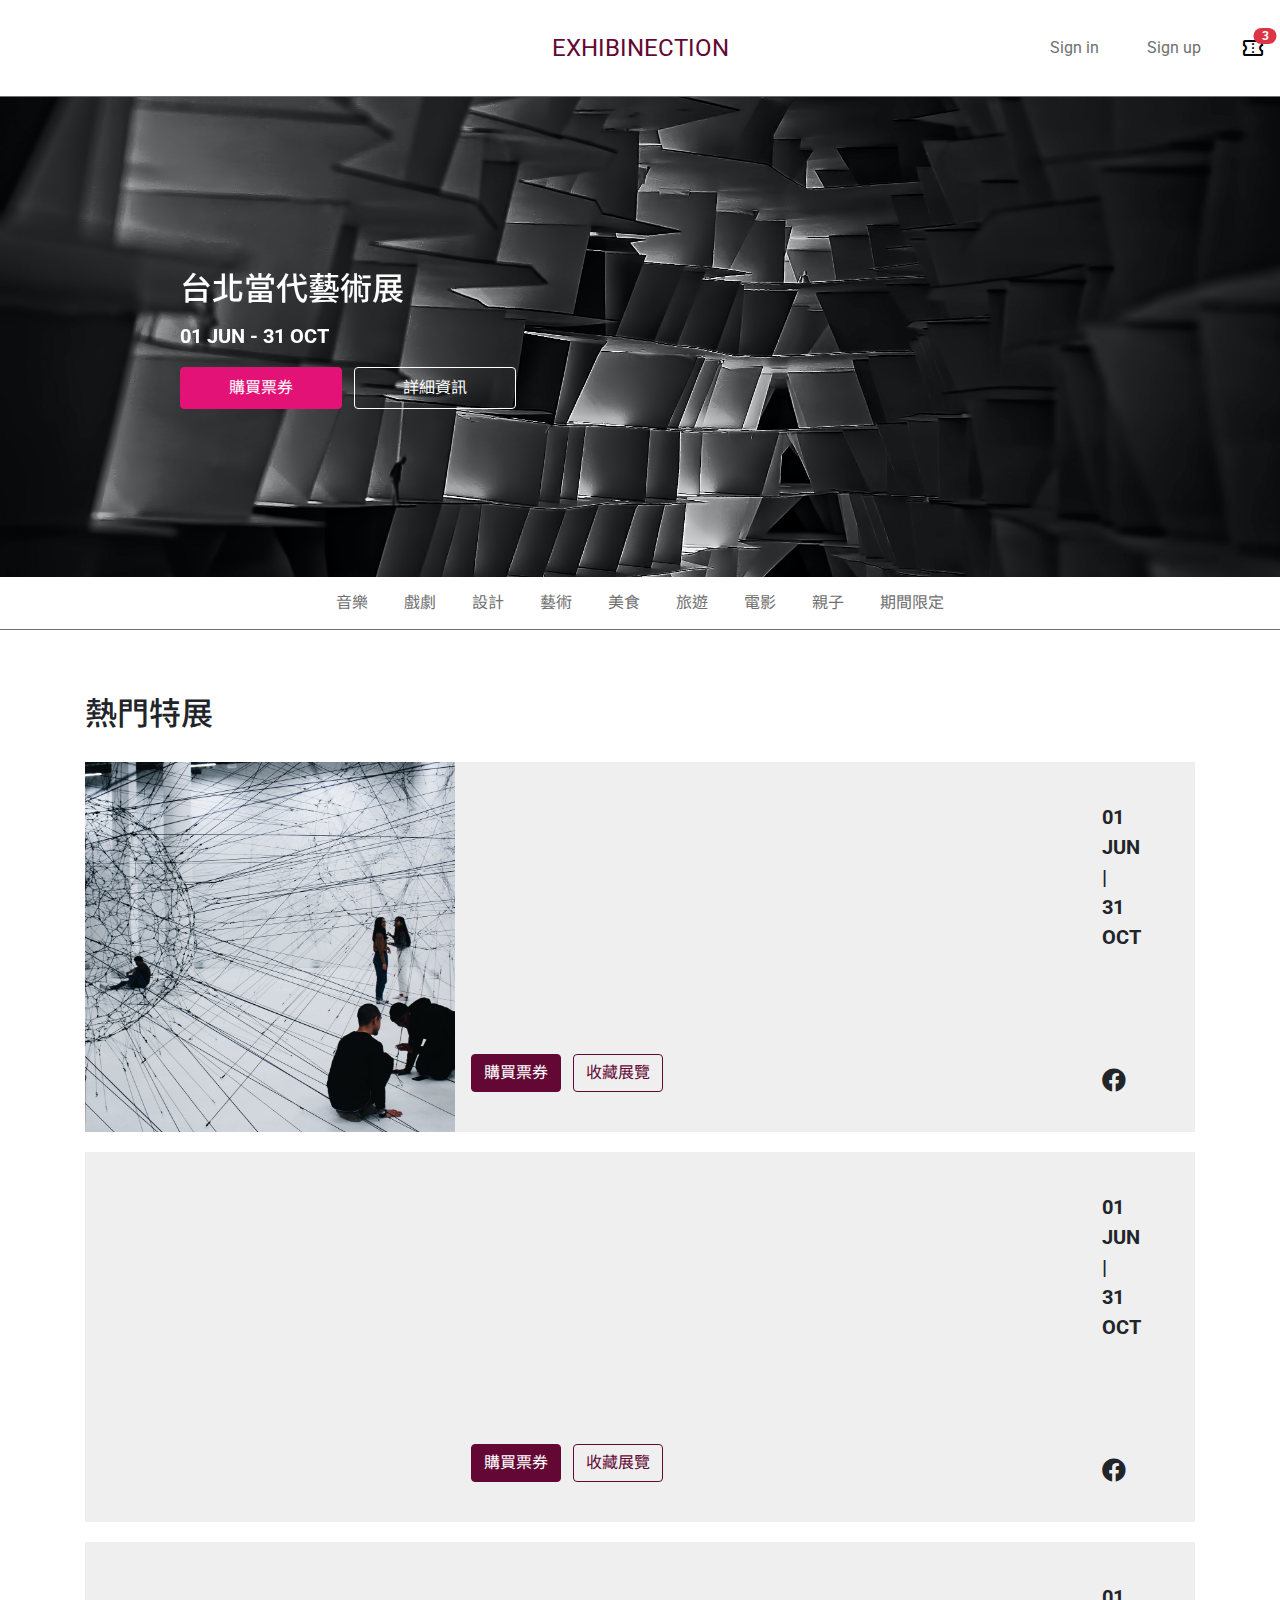
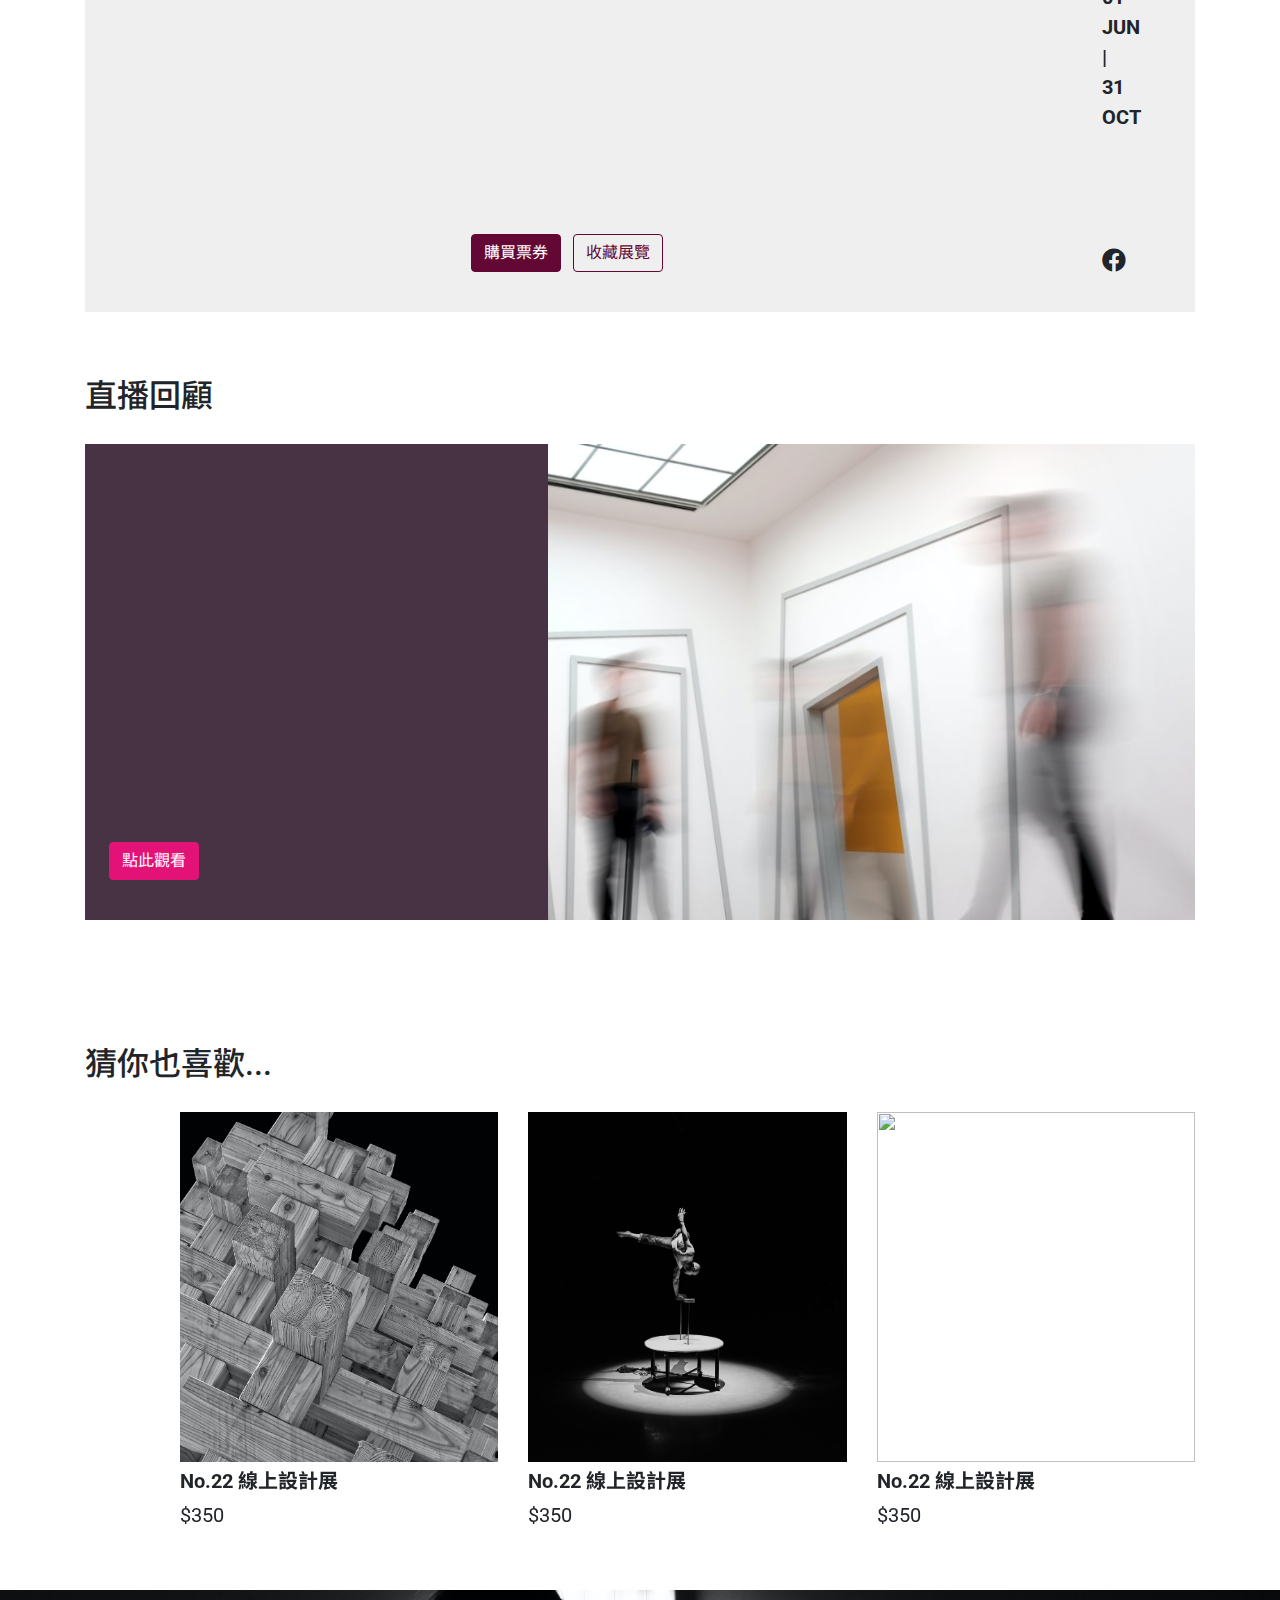
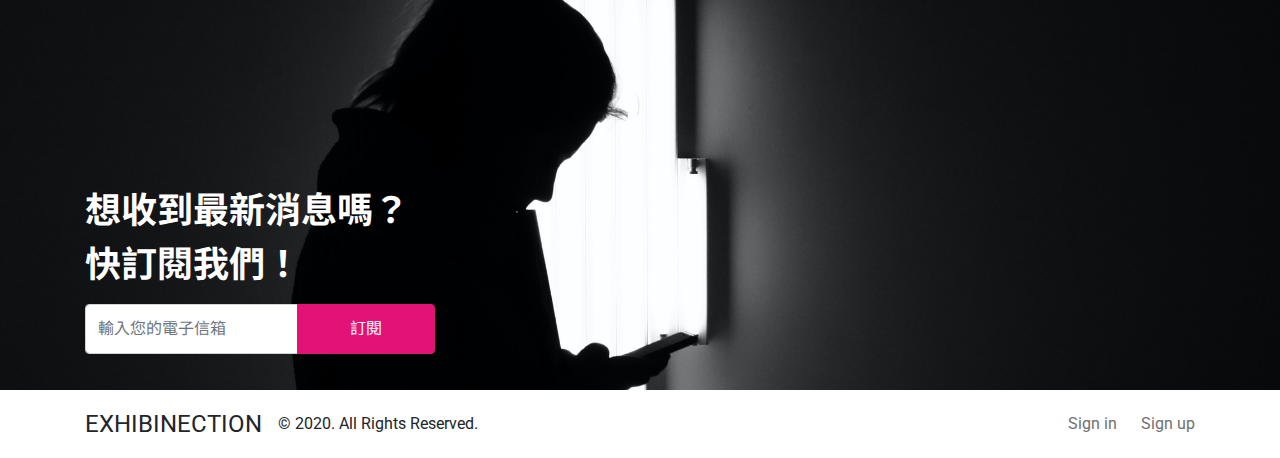
==== commit ad031620: "Update 2023-03-25T13:34:13.444Z" ====
--- a/index.html
+++ b/index.html
@@ -11,9 +11,9 @@
     <link rel="stylesheet" href="https://fonts.googleapis.com/icon?family=Material+Icons">
     <link rel="stylesheet" href="https://fonts.googleapis.com/css2?family=Material+Symbols+Outlined:opsz,wght,FILL,GRAD@24,400,1,0" />
     <link rel="stylesheet" href="https://cdn.jsdelivr.net/npm/swiper@8/swiper-bundle.min.css"/>
+    <link rel="stylesheet" href="https://unpkg.com/aos@next/dist/aos.css" />
     <link rel="stylesheet" href="./assets/style/bootstrap.css">
     <link rel="stylesheet" href="./assets/style/all.css">
-    <script src="https://cdn.jsdelivr.net/npm/swiper@8/swiper-bundle.min.js"></script>
   </head>
 
   <body>
@@ -44,7 +44,7 @@
 
 
 
-<div class="offcanvas offcanvas-end bg-black" tabindex="-1" id="offcanvasExample" aria-labelledby="offcanvasExampleLabel">
+<div class="cartOffCanvas offcanvas offcanvas-end bg-black" tabindex="-1" id="offcanvasExample" aria-labelledby="offcanvasExampleLabel">
   <div class="offcanvas-header text-white pt-5 pt-md-8 pb-3 px-4 px-md-8">
     <h5 class="offcanvas-title fs-3 fw-bold" id="offcanvasExampleLabel">Cart List</h5>
     <button type="button" class="btn-close btn-close-white text-reset" data-bs-dismiss="offcanvas" aria-label="Close"></button>
@@ -133,8 +133,8 @@
   <div class="container">
     <div class="row">
       <div class="col-md-11 offset-md-1">
-        <h1 class="fs-3 text-white mb-2">台北當代藝術展</h1>
-        <p class="fs-7 fw-bold text-white mb-4">01 JUN - 31 OCT</p>
+        <h1 class="fs-3 text-white mb-2" data-aos="fade-up">台北當代藝術展</h1>
+        <p class="fs-7 fw-bold text-white mb-4" data-aos="fade-up">01 JUN - 31 OCT</p>
         <div>
           <a href="#" class="btn btn-secondary border border-secondary py-2 px-11 me-2">購買票券</a>
           <a href="#" class="btn text-white border border-white py-2 px-11">詳細資訊</a>
@@ -179,13 +179,13 @@
   <div class="index__card card bg-light mb-5">
     <div class="row g-0">
       <div class="index__card-imgWrapper col-md-4">
-        <img class="index__card-img w-100 h-100 object-fit-cover" src="./assets/images/alina-grubnyak-R84Oy89aNKs-unsplash.jpg" alt="...">
+        <img class="index__card-img d-block w-100 h-100 object-fit-cover" src="./assets/images/alina-grubnyak-R84Oy89aNKs-unsplash.jpg" alt="" data-aos="fade-right">
       </div>
       <div class="col-md-6">
         <div class="card-body d-flex flex-column justify-content-between h-100 pt-2 pb-6 py-md-10">
-          <div class="card-content">
+          <div class="card-content" data-aos="fade-left">
             <div class="d-flex align-items-center mb-1">
-              <p class="card-title fs-7 fw-bold mb-0 me-3 me-md-0">2020 台味設計展</p>
+              <h4 class="card-title fs-7 fw-bold mb-0 me-3 me-md-0">2020 台味設計展</h4>
               <i class="fab fa-facebook d-md-none fs-7 me-2"></i>
               <p class="d-md-none fw-medium ms-auto">01 JUN - 31 OCT</p>
             </div>
@@ -209,13 +209,13 @@
   <div class="index__card card bg-light mb-5">
     <div class="row g-0">
       <div class="index__card-imgWrapper col-md-4">
-        <img class="index__card-img w-100 h-100 object-fit-cover" src="./assets/images/michel-catalisano--a0D9LpcKV8-unsplash.jpg" alt="...">
+        <img class="index__card-img w-100 h-100 object-fit-cover" src="./assets/images/michel-catalisano--a0D9LpcKV8-unsplash.jpg" alt="" data-aos="fade-right">
       </div>
       <div class="col-md-6">
         <div class="card-body d-flex flex-column justify-content-between h-100 pt-2 pb-6 py-md-10">
-          <div class="card-content">
+          <div class="card-content" data-aos="fade-left">
             <div class="d-flex align-items-center mb-1">
-              <p class="card-title fs-7 fw-bold mb-0 me-3 me-md-0">No.22 線上設計展</p>
+              <h4 class="card-title fs-7 fw-bold mb-0 me-3 me-md-0">No.22 線上設計展</h4>
               <i class="fab fa-facebook d-md-none fs-7 me-2"></i>
               <p class="d-md-none fw-medium ms-auto">01 JUN - 31 OCT</p>
             </div>
@@ -239,13 +239,13 @@
   <div class="index__card card bg-light">
     <div class="row g-0">
       <div class="index__card-imgWrapper col-md-4">
-        <img class="index__card-img w-100 h-100 object-fit-cover" src="./assets/images/moralis-tsai-8xsktFRw28I-unsplash.jpg" alt="...">
+        <img class="index__card-img w-100 h-100 object-fit-cover" src="./assets/images/moralis-tsai-8xsktFRw28I-unsplash.jpg" alt="" data-aos="fade-right">
       </div>
       <div class="col-md-6">
         <div class="card-body d-flex flex-column justify-content-between h-100 pt-2 pb-6 py-md-10">
-          <div class="card-content">
+          <div class="card-content" data-aos="fade-left">
             <div class="d-flex align-items-center mb-1">
-              <p class="card-title fs-7 fw-bold mb-0 me-3 me-md-0">高雄設計節</p>
+              <h4 class="card-title fs-7 fw-bold mb-0 me-3 me-md-0">高雄設計節</h4>
               <i class="fab fa-facebook d-md-none fs-7 me-2"></i>
               <p class="d-md-none fw-medium ms-auto">01 JUN - 31 OCT</p>
             </div>
@@ -273,10 +273,10 @@
     <div class="row g-0">
       <div class="col-lg-5">
         <div class="card-body text-white px-6 py-10" style="background-color: #190014CC;">
-          <h4 class="card-title mb-8"><span class="border-end border-white pe-3">開幕對談</span><span class="ps-3">藝術展演巡禮</span></h4>
-          <img class="d-block mb-3" src="./assets/images/people.png" alt="">
-          <p class="card-text fs-7 mb-2">臺北現代聯合總監｜Ken Hsu</p>
-          <p class="card-text fs-7 fw-light mb-4">獨家由藝術家、策展人、畫廊總監帶您欣賞台北藝術特展，感受雕塑、展演及當代日常文化之間微妙的關係。</p>
+          <h4 class="card-title mb-8" data-aos="fade-up"><span class="border-end border-white pe-3">開幕對談</span><span class="ps-3">藝術展演巡禮</span></h4>
+          <img class="d-block mb-3" src="./assets/images/people.png" alt="" data-aos="flip-left">
+          <p class="card-text fs-7 mb-2" data-aos="fade-up">臺北現代聯合總監｜Ken Hsu</p>
+          <p class="card-text fs-7 fw-light mb-4" data-aos="fade-up">獨家由藝術家、策展人、畫廊總監帶您欣賞台北藝術特展，感受雕塑、展演及當代日常文化之間微妙的關係。</p>
           <a href="#" class="btn btn-secondary">點此觀看</a>
         </div>
       </div>
@@ -301,17 +301,17 @@
               <!-- Slides -->
               <div class="swiper-slide">
                 <img src="./assets/images/ricardo-gomez-angel-WxpnuLzqZN4-unsplash.jpg" alt="" class="d-block w-100 object-fit-cover mb-2 mb-lg-1">
-                <p class="fs-7 fw-bold mb-1">No.22 線上設計展</p>
+                <h4 class="fs-7 fw-bold mb-1">No.22 線上設計展</h4>
                 <p class="fs-7">$350</p>
               </div>
               <div class="swiper-slide">
                 <img src="./assets/images/petri-heiskanen-bR9gFJqAnzA-unsplash.jpg" alt="" class="d-block w-100 object-fit-cover mb-2 mb-lg-1">
-                <p class="fs-7 fw-bold mb-1">No.22 線上設計展</p>
+                <h4 class="fs-7 fw-bold mb-1">No.22 線上設計展</h4>
                 <p class="fs-7">$350</p>
               </div>
               <div class="swiper-slide">
                 <img src="./assets/images/museums-victoria-kiDwVL_5ZBY-unsplash (1).jpg" alt="" class="d-block w-100 object-fit-cover mb-2 mb-lg-1">
-                <p class="fs-7 fw-bold mb-1">No.22 線上設計展</p>
+                <h4 class="fs-7 fw-bold mb-1">No.22 線上設計展</h4>
                 <p class="fs-7">$350</p>
               </div>
             </div>
@@ -349,6 +349,8 @@
       </div>
     </footer>
 
+    <script src="https://cdn.jsdelivr.net/npm/swiper@8/swiper-bundle.min.js"></script>
+    <script src="https://unpkg.com/aos@next/dist/aos.js"></script>
     <script src="./assets/js/vendors.js"></script>
     <script src="./assets/js/all.js"></script>
   </body>
--- a/assets/style/all.css
+++ b/assets/style/all.css
@@ -16776,147 +16776,18 @@
   background-color: #E31277;
 }
 
-.fs-small {
-  font-size: 0.875rem;
-}
-
-.fw-medium {
-  font-weight: 500 !important;
-}
-
-.square {
-  aspect-ratio: 1 / 1;
-  /* width and height are equal proportion */
-}
-
-.aspect-ratio-2-1 {
-  aspect-ratio: 2 / 1;
-}
-
-@media (min-width: 768px) {
-  .aspect-ratio-md-auto {
-    aspect-ratio: auto;
-  }
-}
-
-@media (min-width: 992px) {
-  .aspect-ratio-lg-auto {
-    aspect-ratio: auto;
-  }
-}
-
-.object-fit-cover {
-  -o-object-fit: cover;
-     object-fit: cover;
-}
-
-.object-position-right {
-  -o-object-position: right;
-     object-position: right;
-}
-
-@media (min-width: 768px) {
-  .border-md-end {
-    border-right: 1px solid #000;
-  }
-}
-
-.border-radius-1 {
-  border-radius: 4px;
-}
-
-.cursor-pointer {
-  cursor: pointer;
-}
-
-.cartBadge {
-  padding: 2px 8px;
-}
-
-.footer-jumbotron {
-  height: 400px;
-  background-image: url("../images/wladislaw-peljuchno-Y_f1aHpR1tc-unsplash.jpg");
-  background-position: center;
-  background-size: cover;
-}
-
-.offcanvas-end {
-  width: 100%;
-}
-
-@media (min-width: 576px) {
-  .offcanvas-end {
-    width: 540px;
-  }
-}
-
-.cartImg {
-  width: 120px;
-  height: 120px;
-}
-
-.cartItem-removeBtn {
-  left: 4px;
-  top: 4px;
-}
-
-.guess img {
-  height: 350px;
-}
-
-.index__jumbotron {
-  height: 480px;
-  background-image: url("../images/ricardo-gomez-angel-UrOZTfXT0h0-unsplash.jpg");
-  background-size: cover;
-  background-position: center;
-}
-
-.index__card-imgWrapper {
-  aspect-ratio: 1 / 1;
-}
-
-.detail__ex-img {
-  height: 256px;
-}
-
-@media (min-width: 768px) {
-  .detail__ticket {
-    height: 256px;
-  }
-}
-
-.checkoutProgress {
-  margin-top: 24px;
-  margin-bottom: 12px;
+.timeline {
   border-top: 2px solid #E31277;
 }
 
-@media (min-width: 768px) {
-  .checkoutProgress {
-    margin-bottom: 20px;
-  }
-}
-
-.checkoutProgress li {
+.timeline-step {
   position: relative;
   font-weight: 300;
   padding-top: 8px;
   padding-bottom: 8px;
 }
 
-.checkoutProgress li.active {
-  font-weight: 500;
-}
-
-.checkoutProgress li.active::before {
-  background-color: #E31277;
-}
-
-.checkoutProgress li.done::before {
-  background-color: #E31277;
-}
-
-.checkoutProgress li::before {
+.timeline-step::before {
   content: '';
   position: absolute;
   left: 50%;
@@ -16931,4 +16802,173 @@
   border-radius: 50%;
 }
 
+.timeline-step--active {
+  font-weight: 500;
+}
+
+.timeline-step--active::before {
+  background-color: #E31277;
+}
+
+.timeline-step--done::before {
+  background-color: #E31277;
+}
+
+.moreDetail {
+  position: relative;
+}
+
+.moreDetail::before {
+  content: '點擊以查看更多';
+  display: -webkit-box;
+  display: -ms-flexbox;
+  display: flex;
+  -webkit-box-pack: center;
+      -ms-flex-pack: center;
+          justify-content: center;
+  -webkit-box-align: center;
+      -ms-flex-align: center;
+          align-items: center;
+  position: absolute;
+  width: 100%;
+  height: 100%;
+  color: #fff;
+  background-color: #000;
+  opacity: 0;
+  -webkit-transition: opacity .35s ease;
+  -o-transition: opacity .35s ease;
+  transition: opacity .35s ease;
+}
+
+.moreDetail:hover::before {
+  opacity: .5;
+}
+
+.fs-small {
+  font-size: 0.875rem;
+}
+
+.fw-medium {
+  font-weight: 500 !important;
+}
+
+.square {
+  aspect-ratio: 1 / 1;
+  /* width and height are equal proportion */
+}
+
+.aspect-ratio-2-1 {
+  aspect-ratio: 2 / 1;
+}
+
+@media (min-width: 768px) {
+  .aspect-ratio-md-auto {
+    aspect-ratio: auto;
+  }
+}
+
+@media (min-width: 992px) {
+  .aspect-ratio-lg-auto {
+    aspect-ratio: auto;
+  }
+}
+
+.object-fit-cover {
+  -o-object-fit: cover;
+     object-fit: cover;
+}
+
+.object-position-right {
+  -o-object-position: right;
+     object-position: right;
+}
+
+@media (min-width: 768px) {
+  .border-md-end {
+    border-right: 1px solid #000;
+  }
+}
+
+.border-radius-1 {
+  border-radius: 4px;
+}
+
+.cursor-pointer {
+  cursor: pointer;
+}
+
+.cartBadge {
+  padding: 2px 8px;
+}
+
+.footer-jumbotron {
+  height: 400px;
+  background-image: url("../images/wladislaw-peljuchno-Y_f1aHpR1tc-unsplash.jpg");
+  background-position: center;
+  background-size: cover;
+}
+
+.cartOffCanvas {
+  width: 100%;
+}
+
+.cartOffCanvas .offcanvas-body {
+  /* Width */
+  /* Track */
+  /* Handle */
+}
+
+.cartOffCanvas .offcanvas-body::-webkit-scrollbar {
+  width: 2px;
+}
+
+.cartOffCanvas .offcanvas-body::-webkit-scrollbar-track {
+  background: #E9ECEF;
+}
+
+.cartOffCanvas .offcanvas-body::-webkit-scrollbar-thumb {
+  background: #E31277;
+}
+
+@media (min-width: 576px) {
+  .cartOffCanvas {
+    width: 540px;
+  }
+}
+
+.cartImg {
+  width: 120px;
+  height: 120px;
+}
+
+.cartItem-removeBtn {
+  left: 4px;
+  top: 4px;
+}
+
+.guess img {
+  height: 350px;
+}
+
+.index__jumbotron {
+  height: 480px;
+  background-image: url("../images/ricardo-gomez-angel-UrOZTfXT0h0-unsplash.jpg");
+  background-size: cover;
+  background-position: center;
+}
+
+.index__card-imgWrapper {
+  aspect-ratio: 1 / 1;
+}
+
+.detail__ex-img {
+  height: 256px;
+}
+
+@media (min-width: 768px) {
+  .detail__ticket {
+    height: 256px;
+  }
+}
+
 /*# sourceMappingURL=all.css.map */
